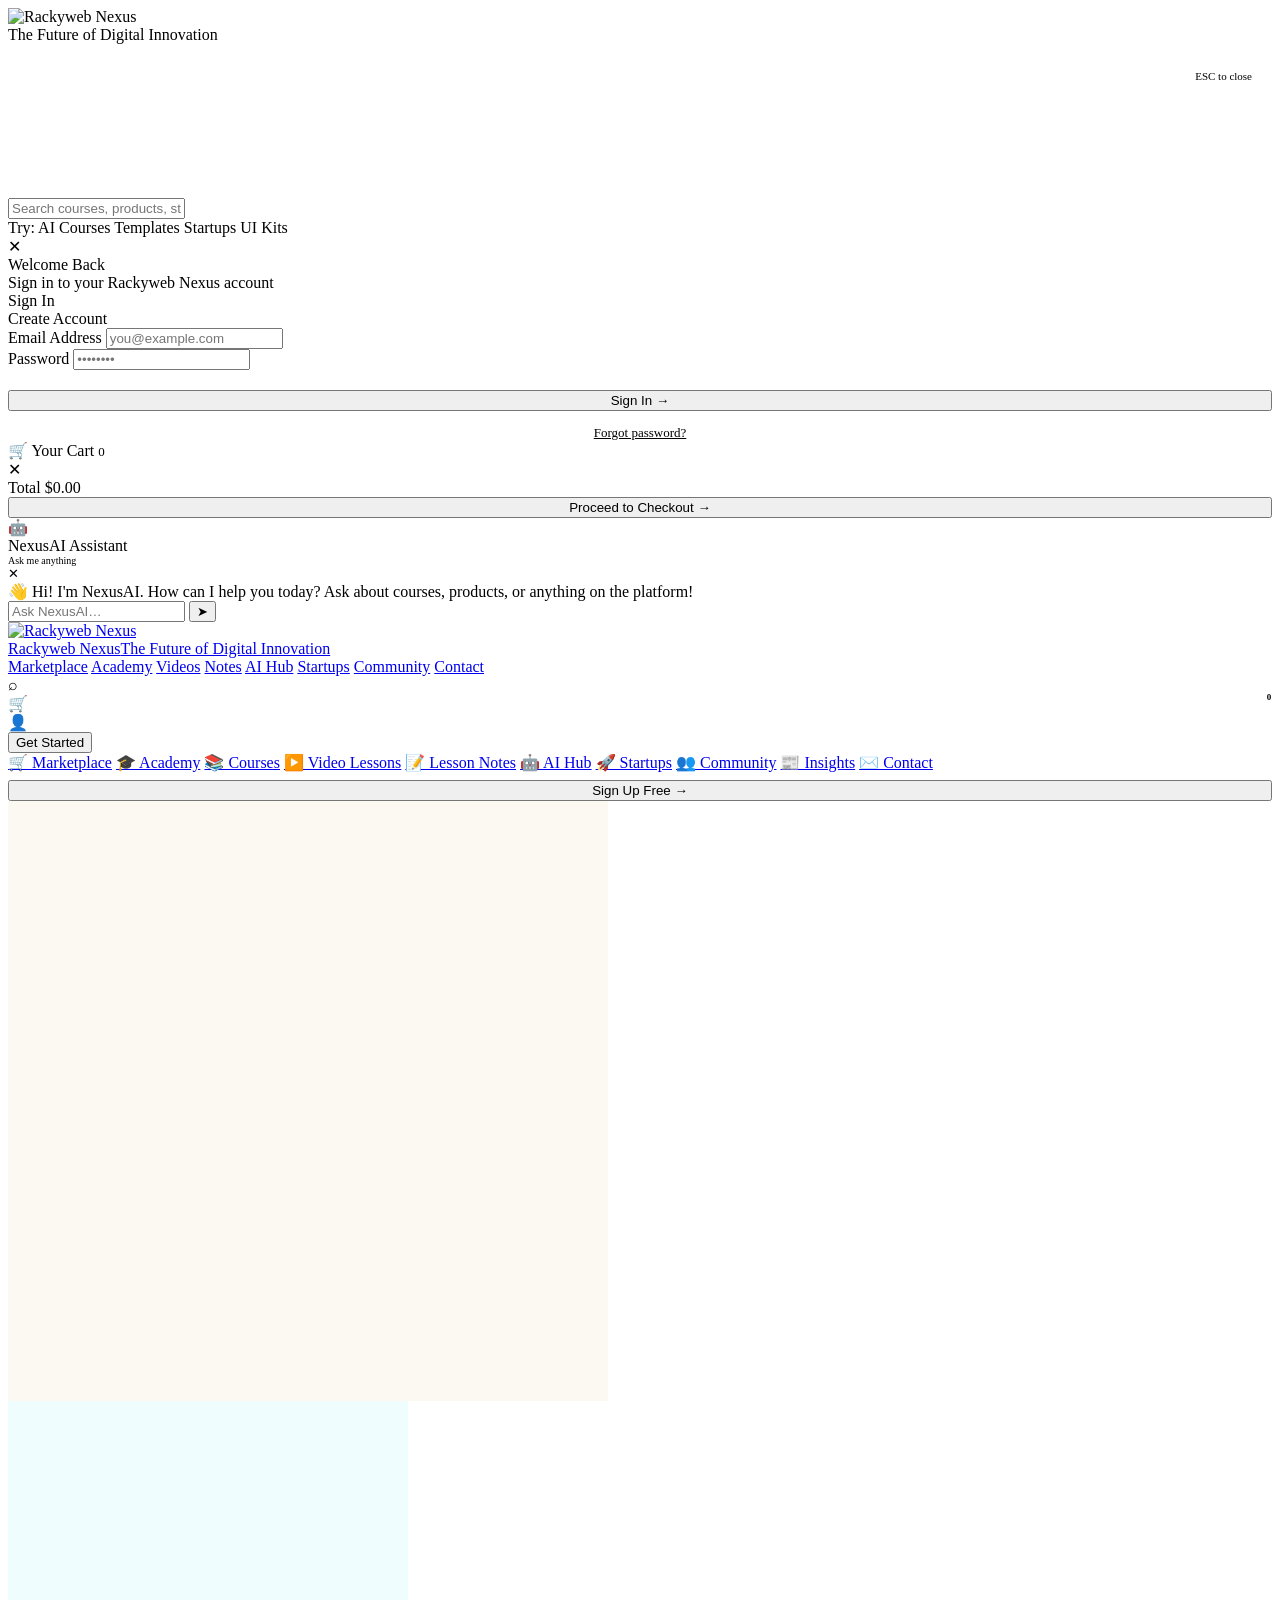
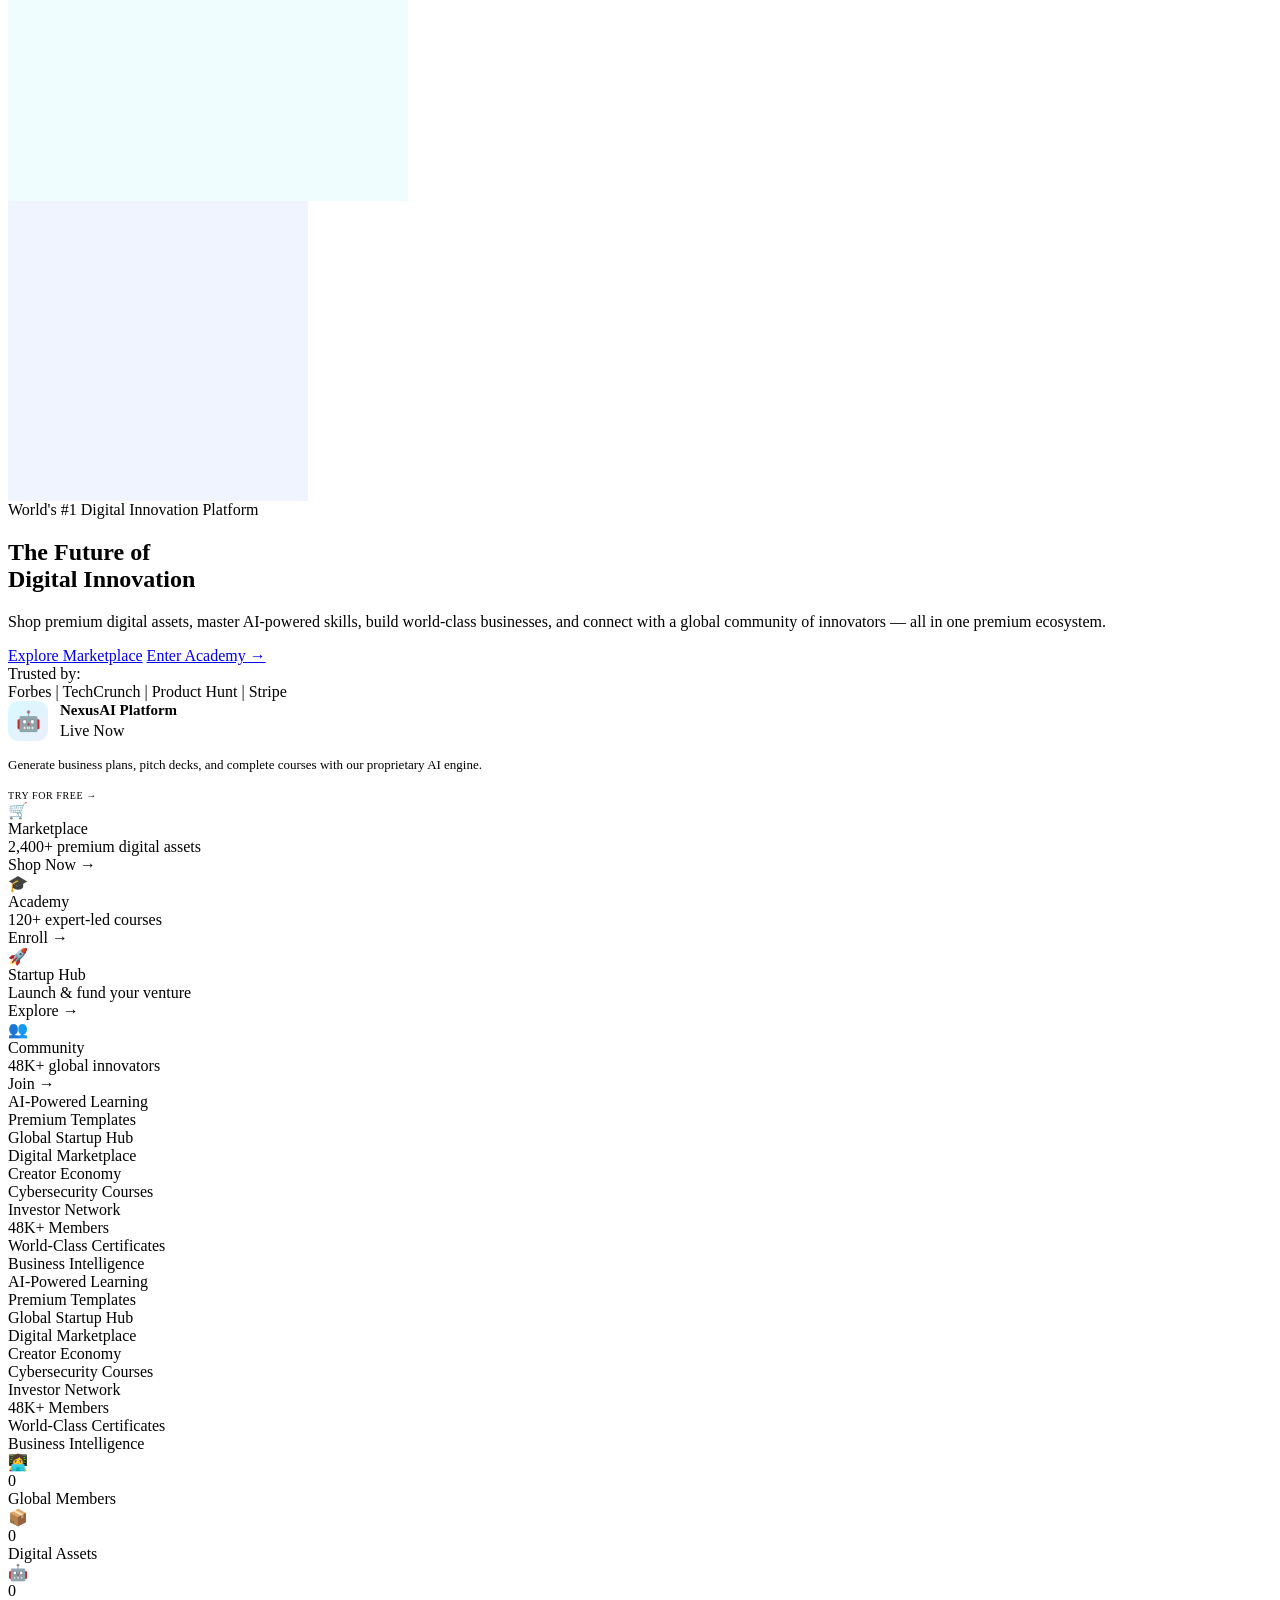
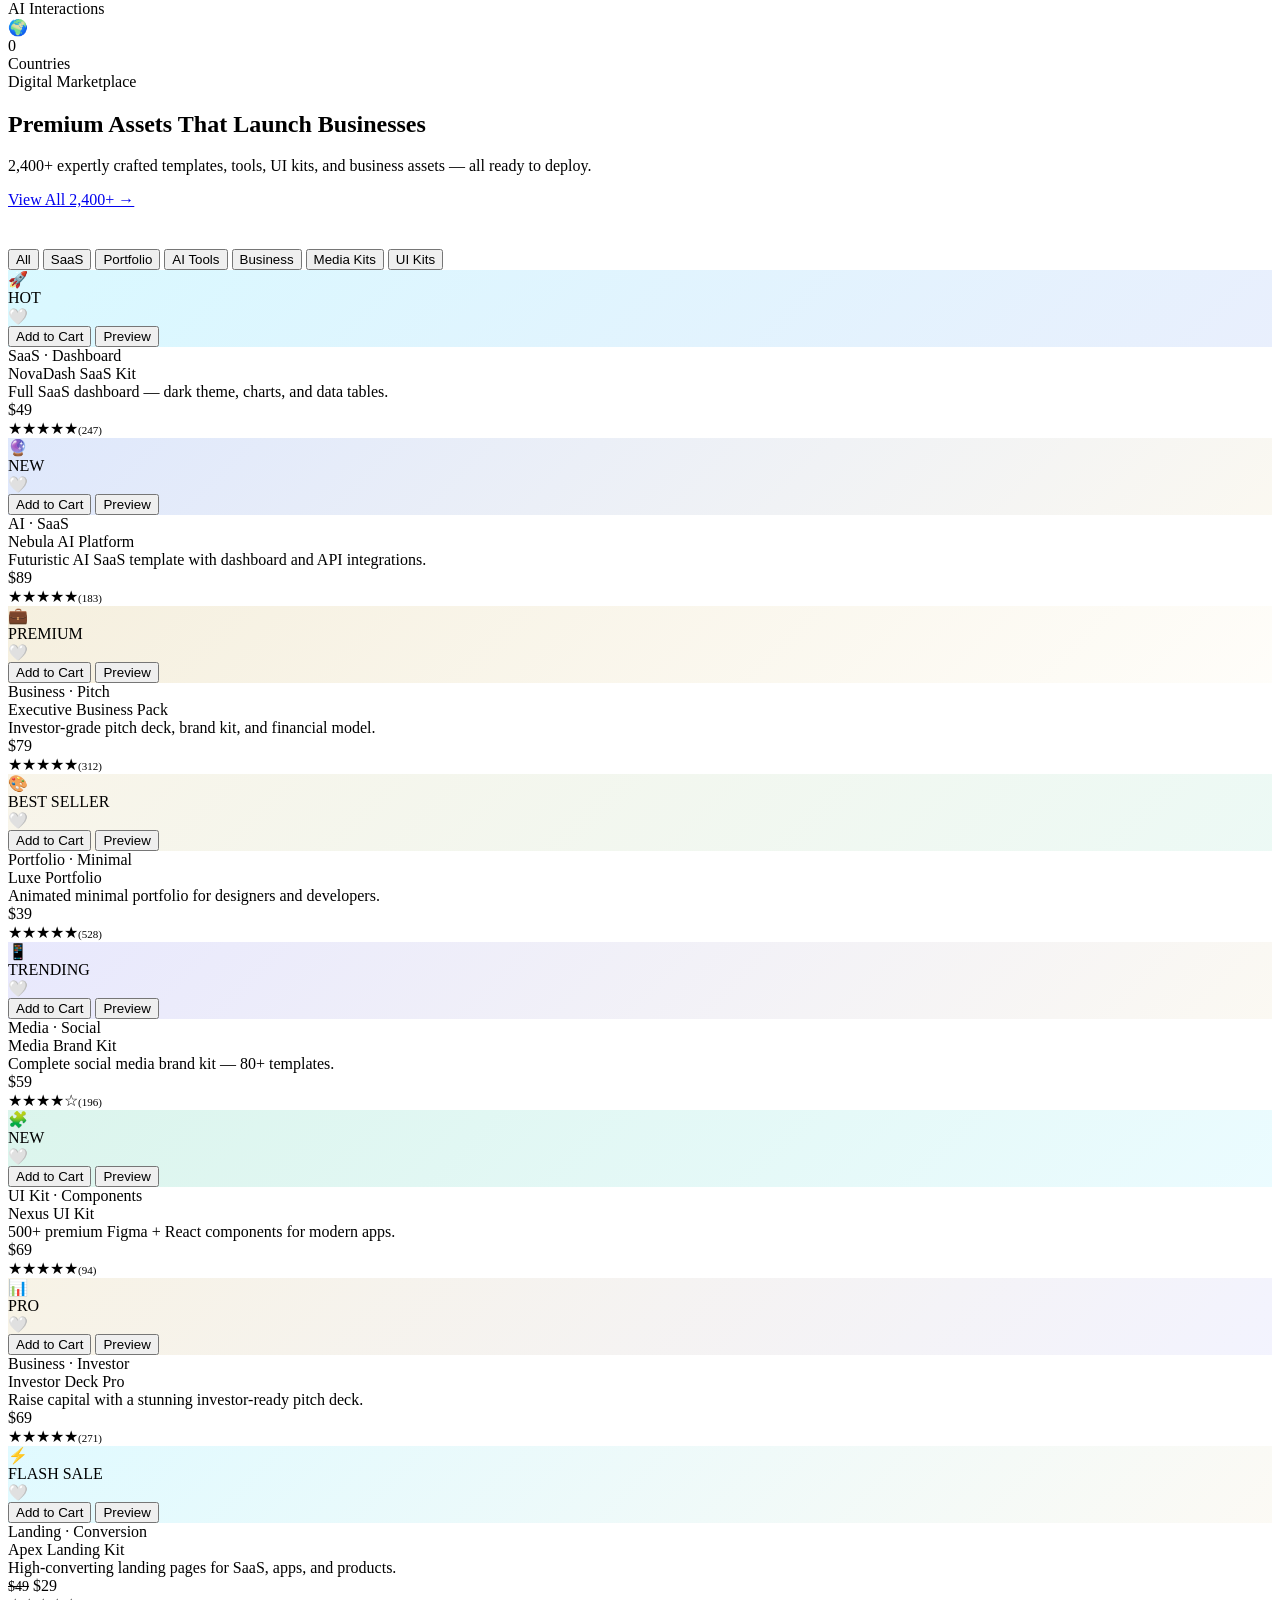
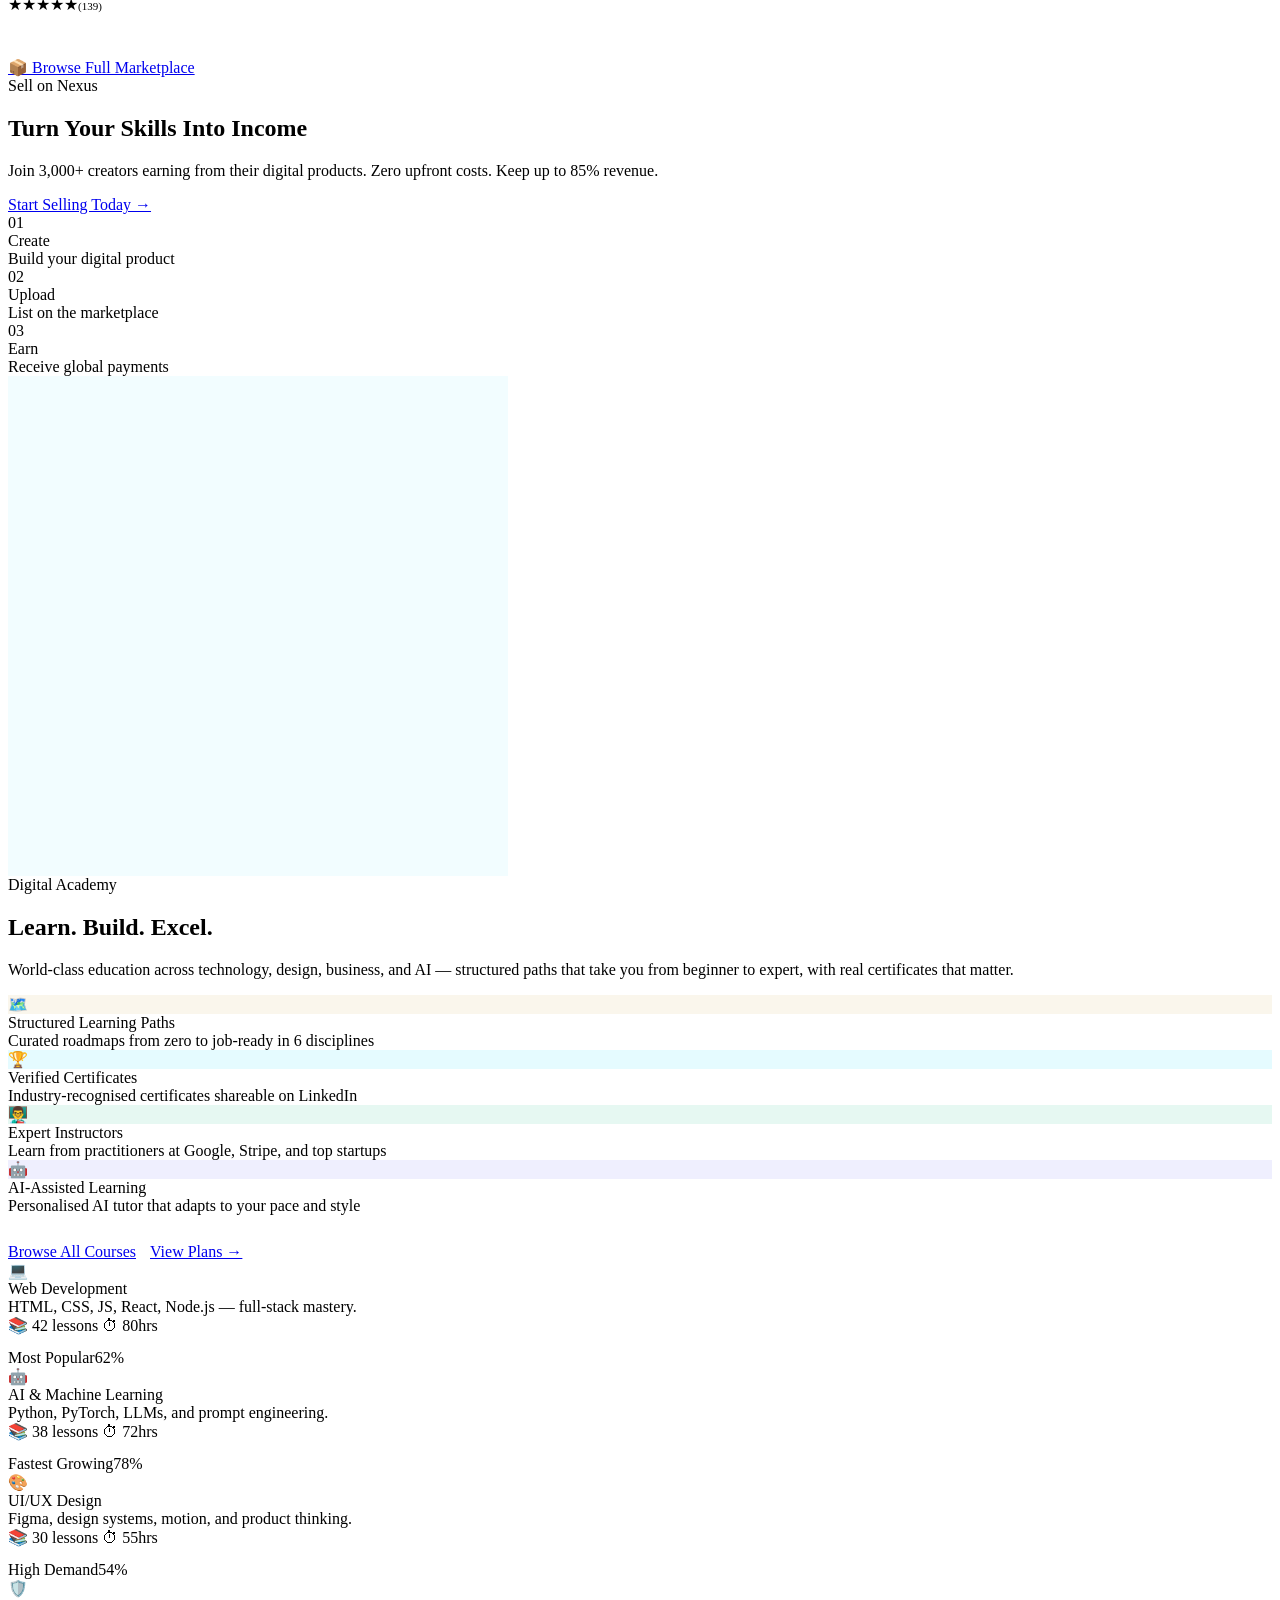
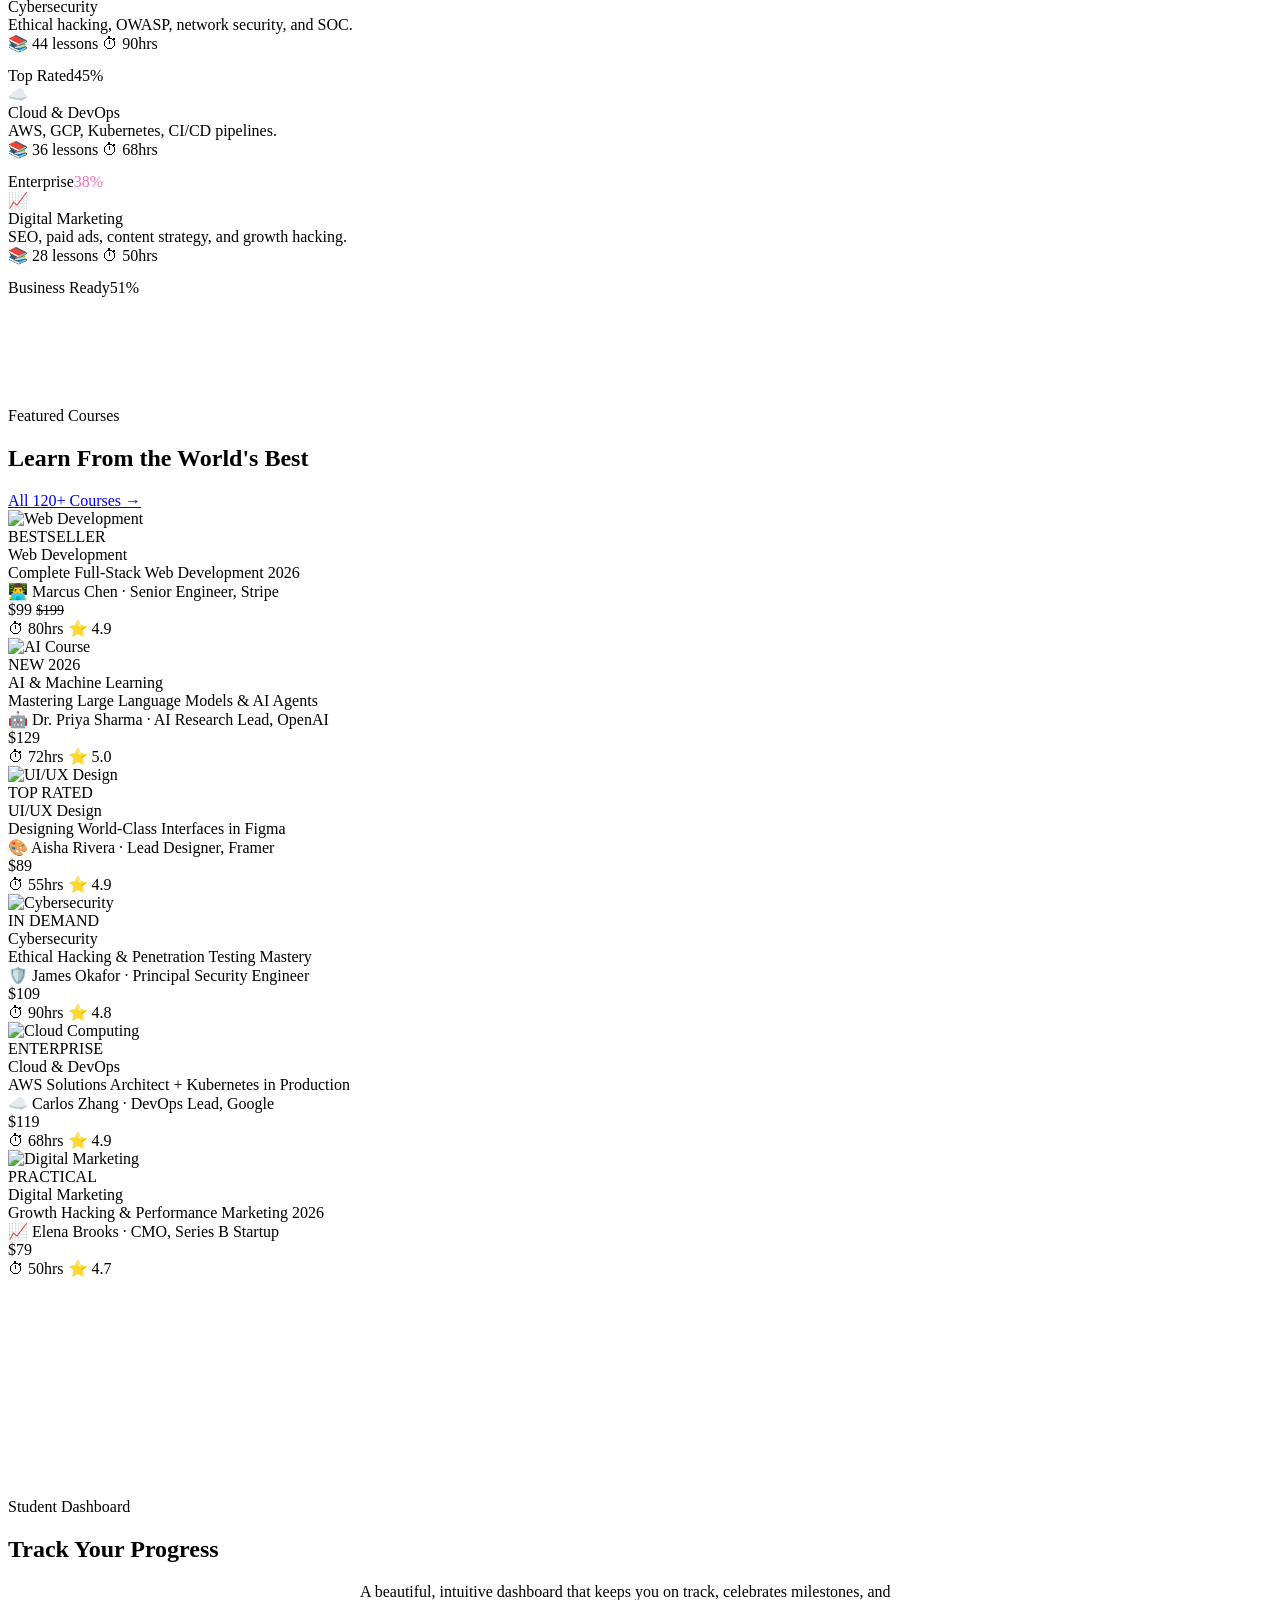
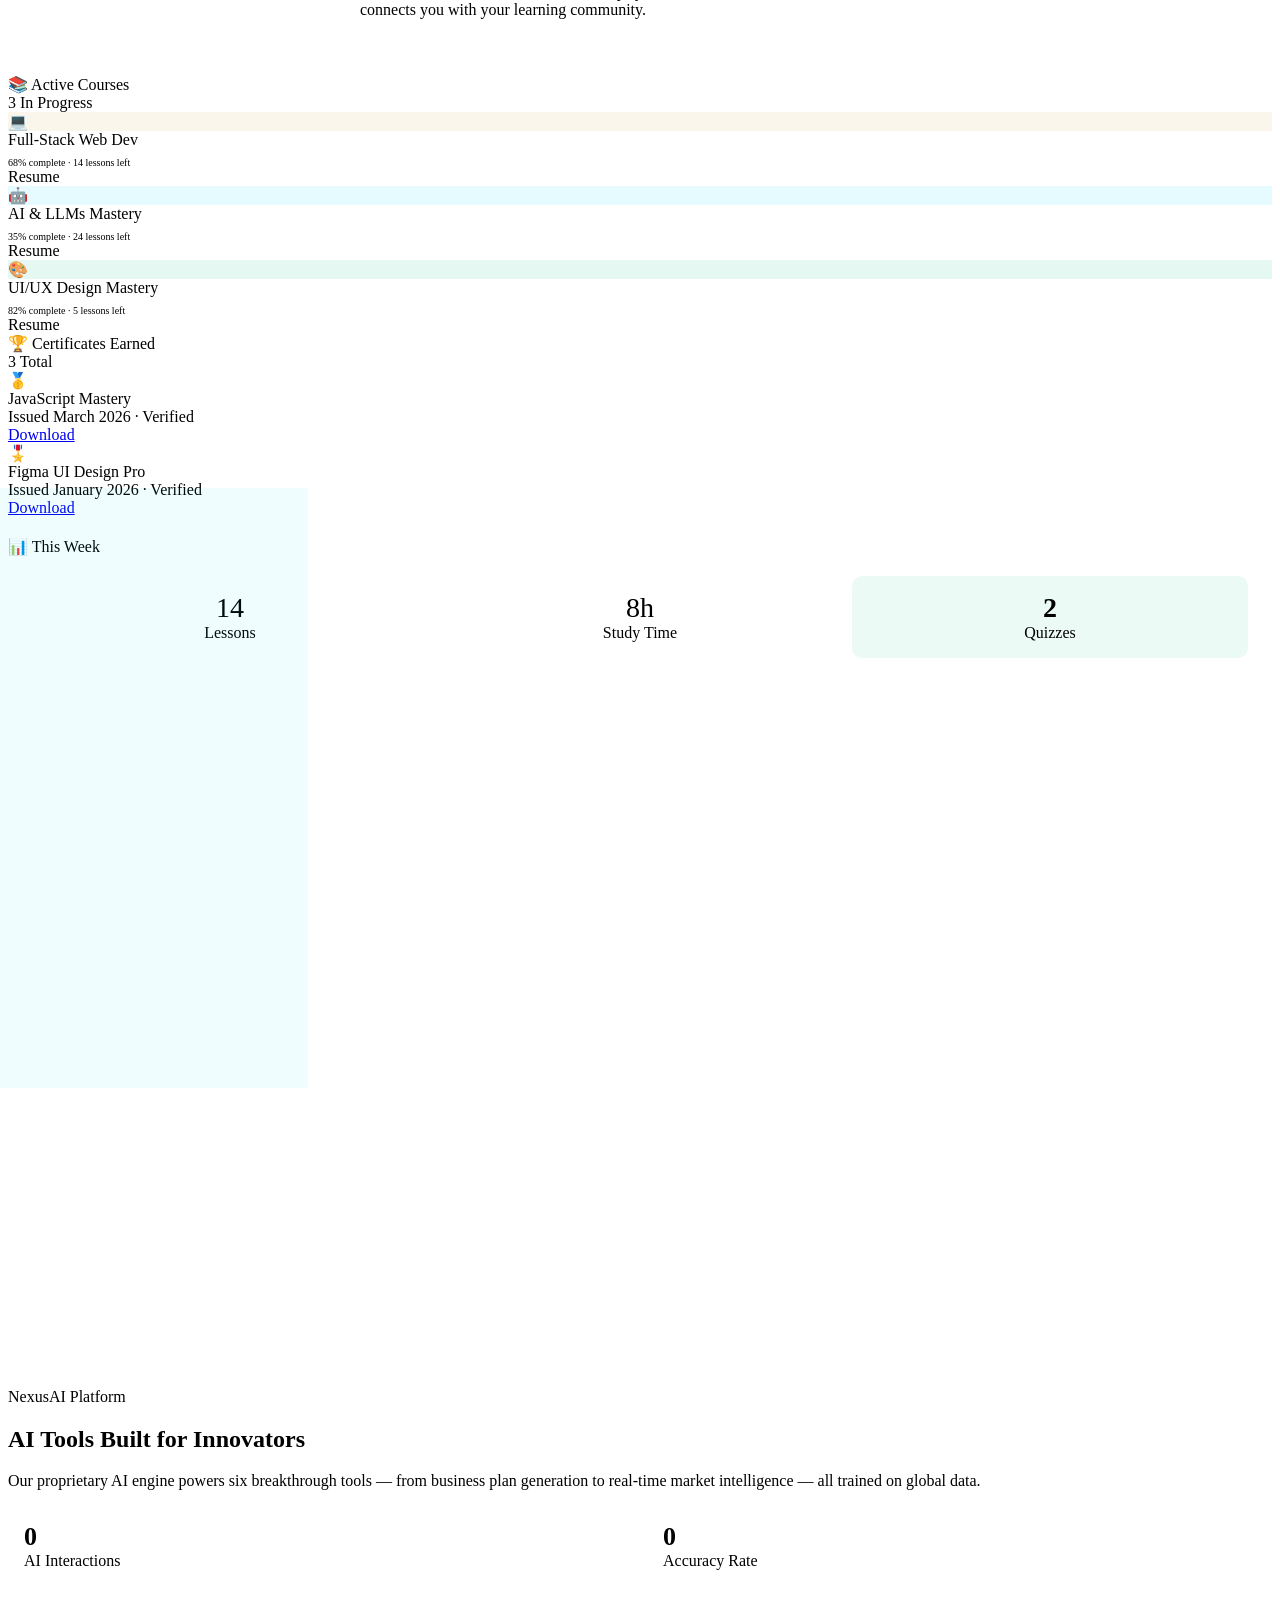
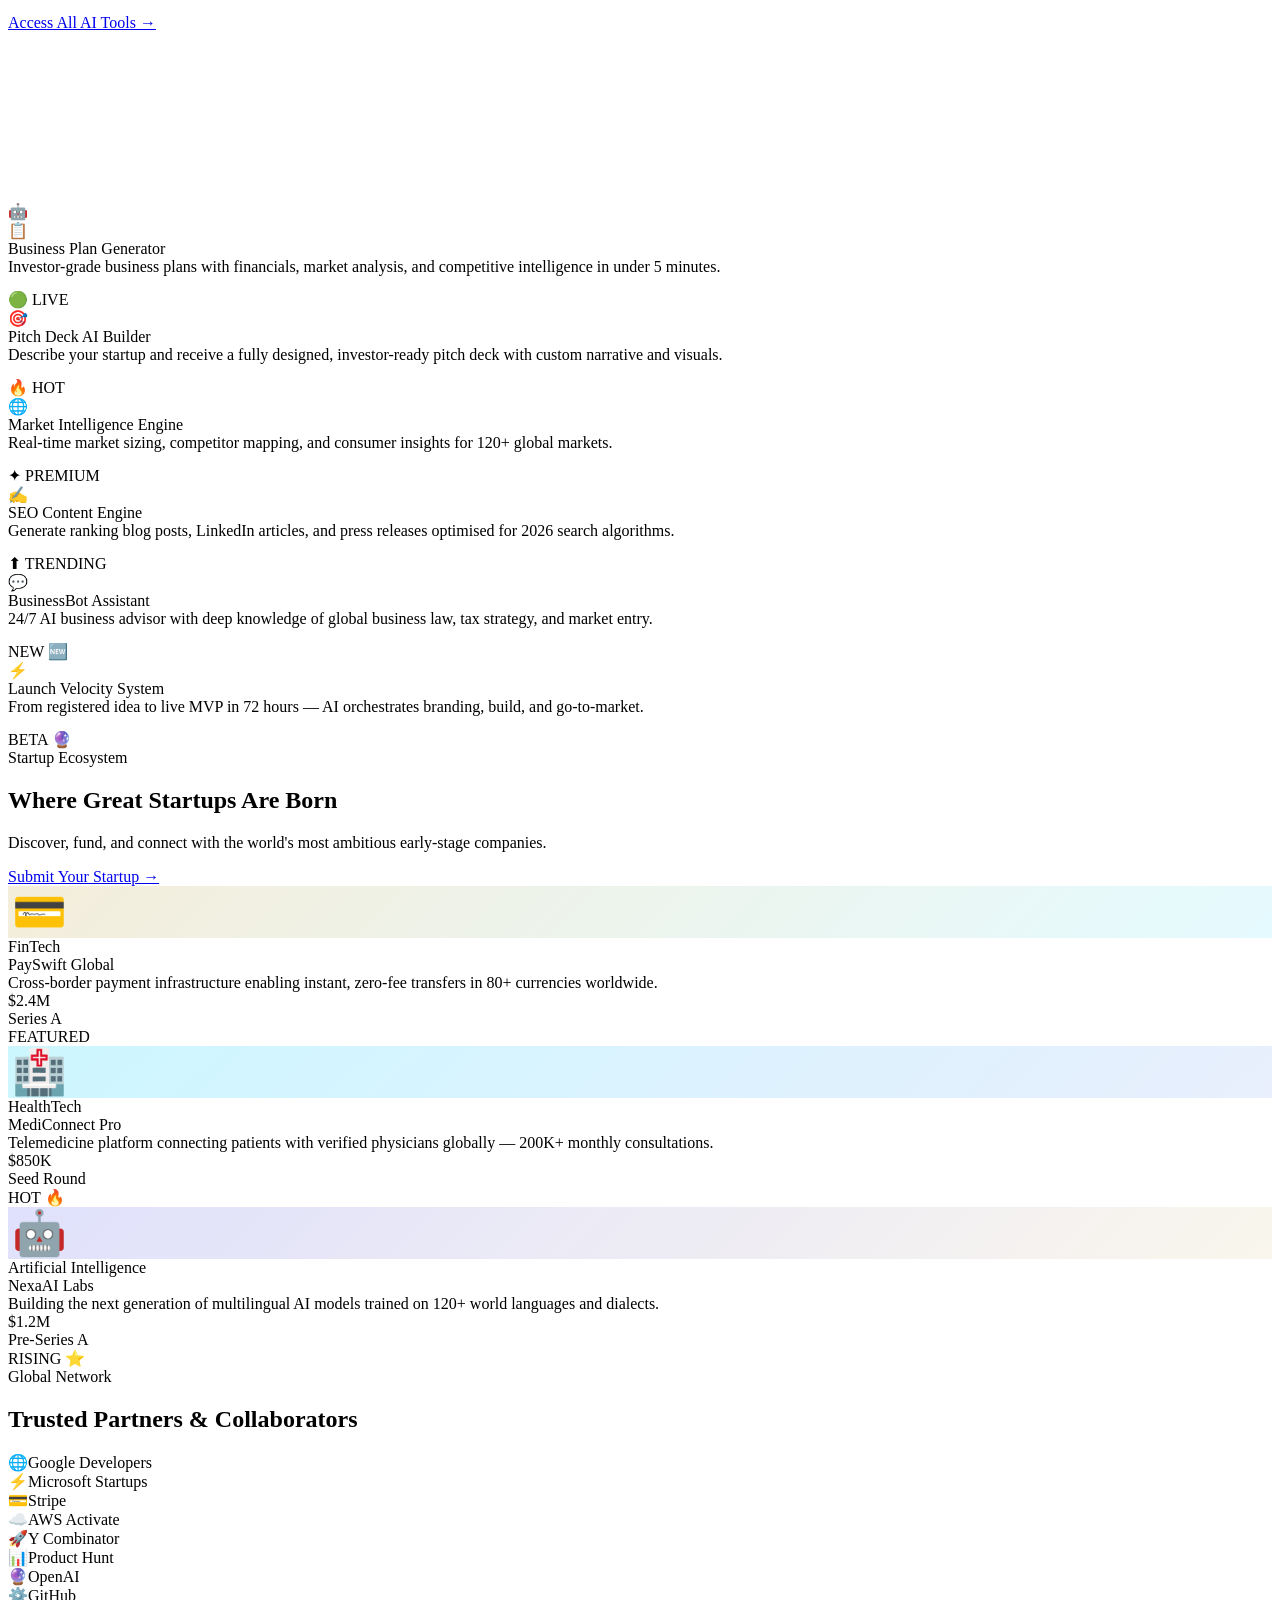
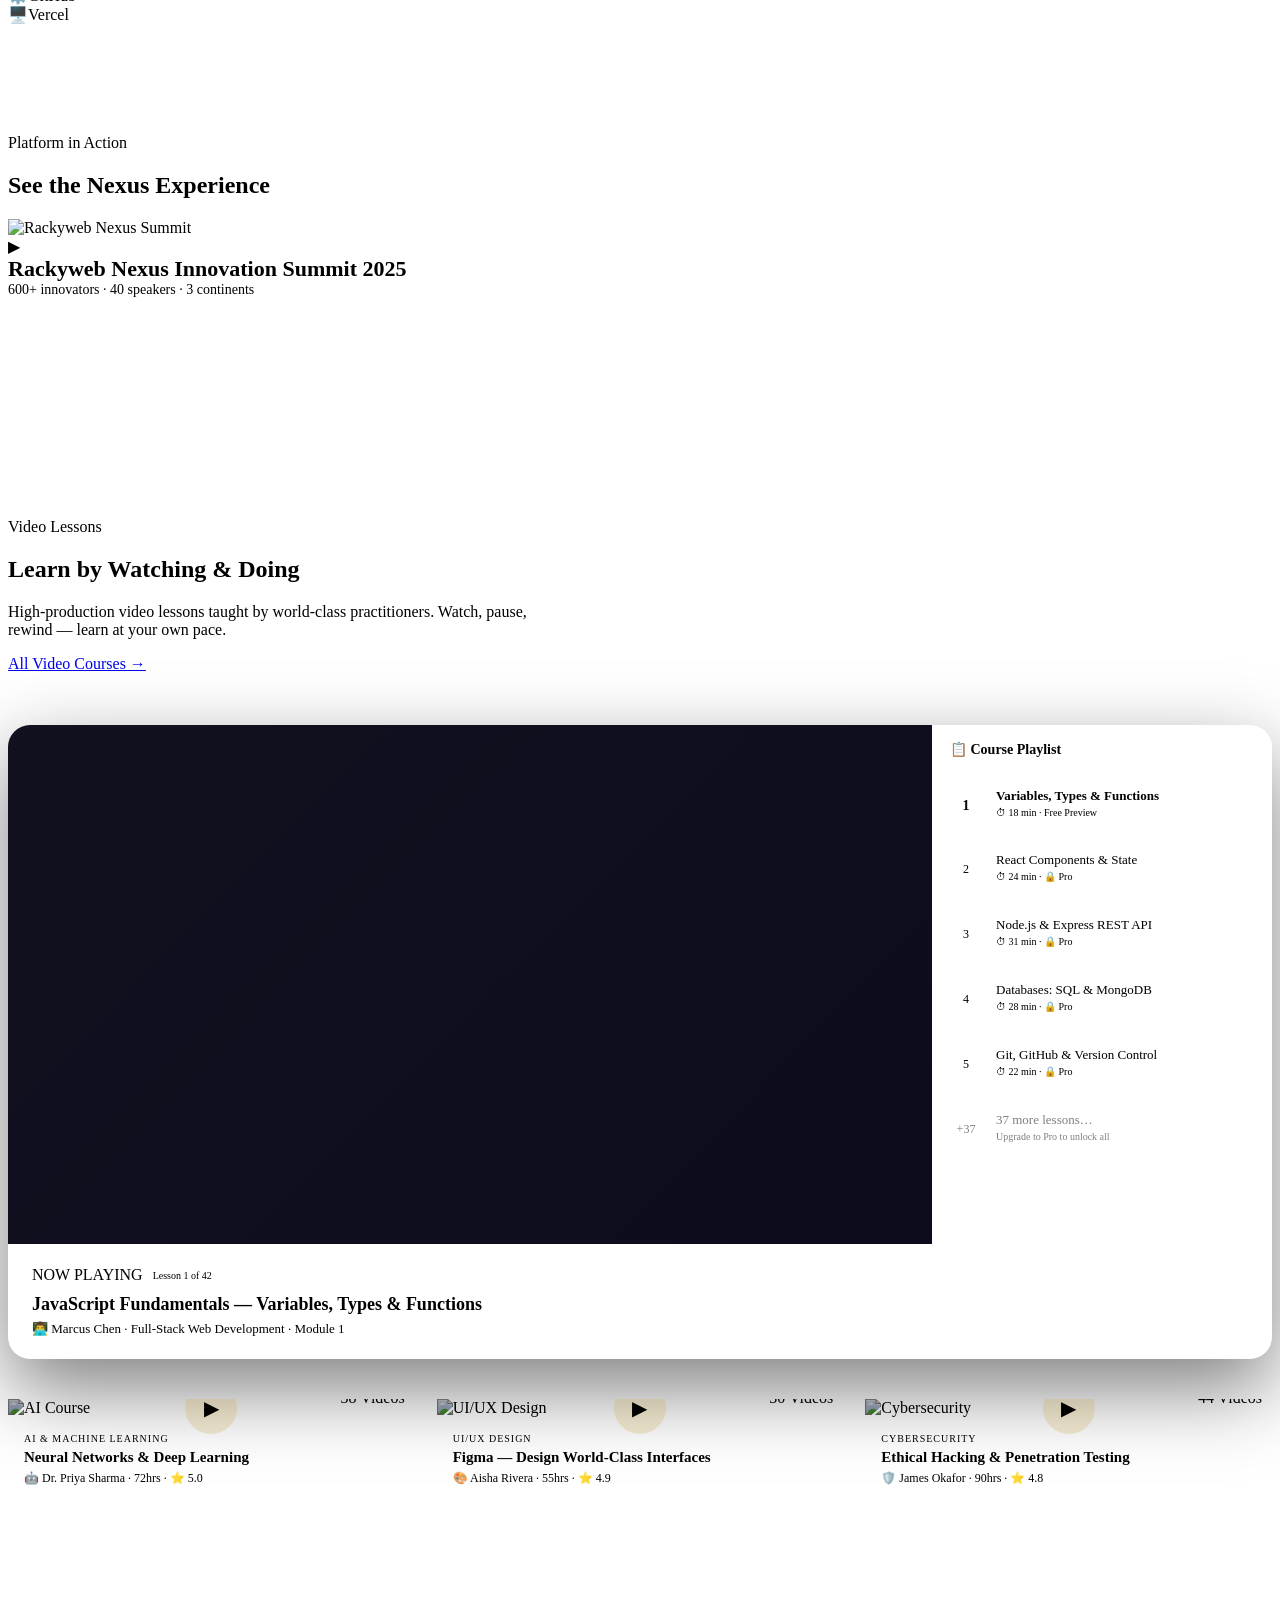
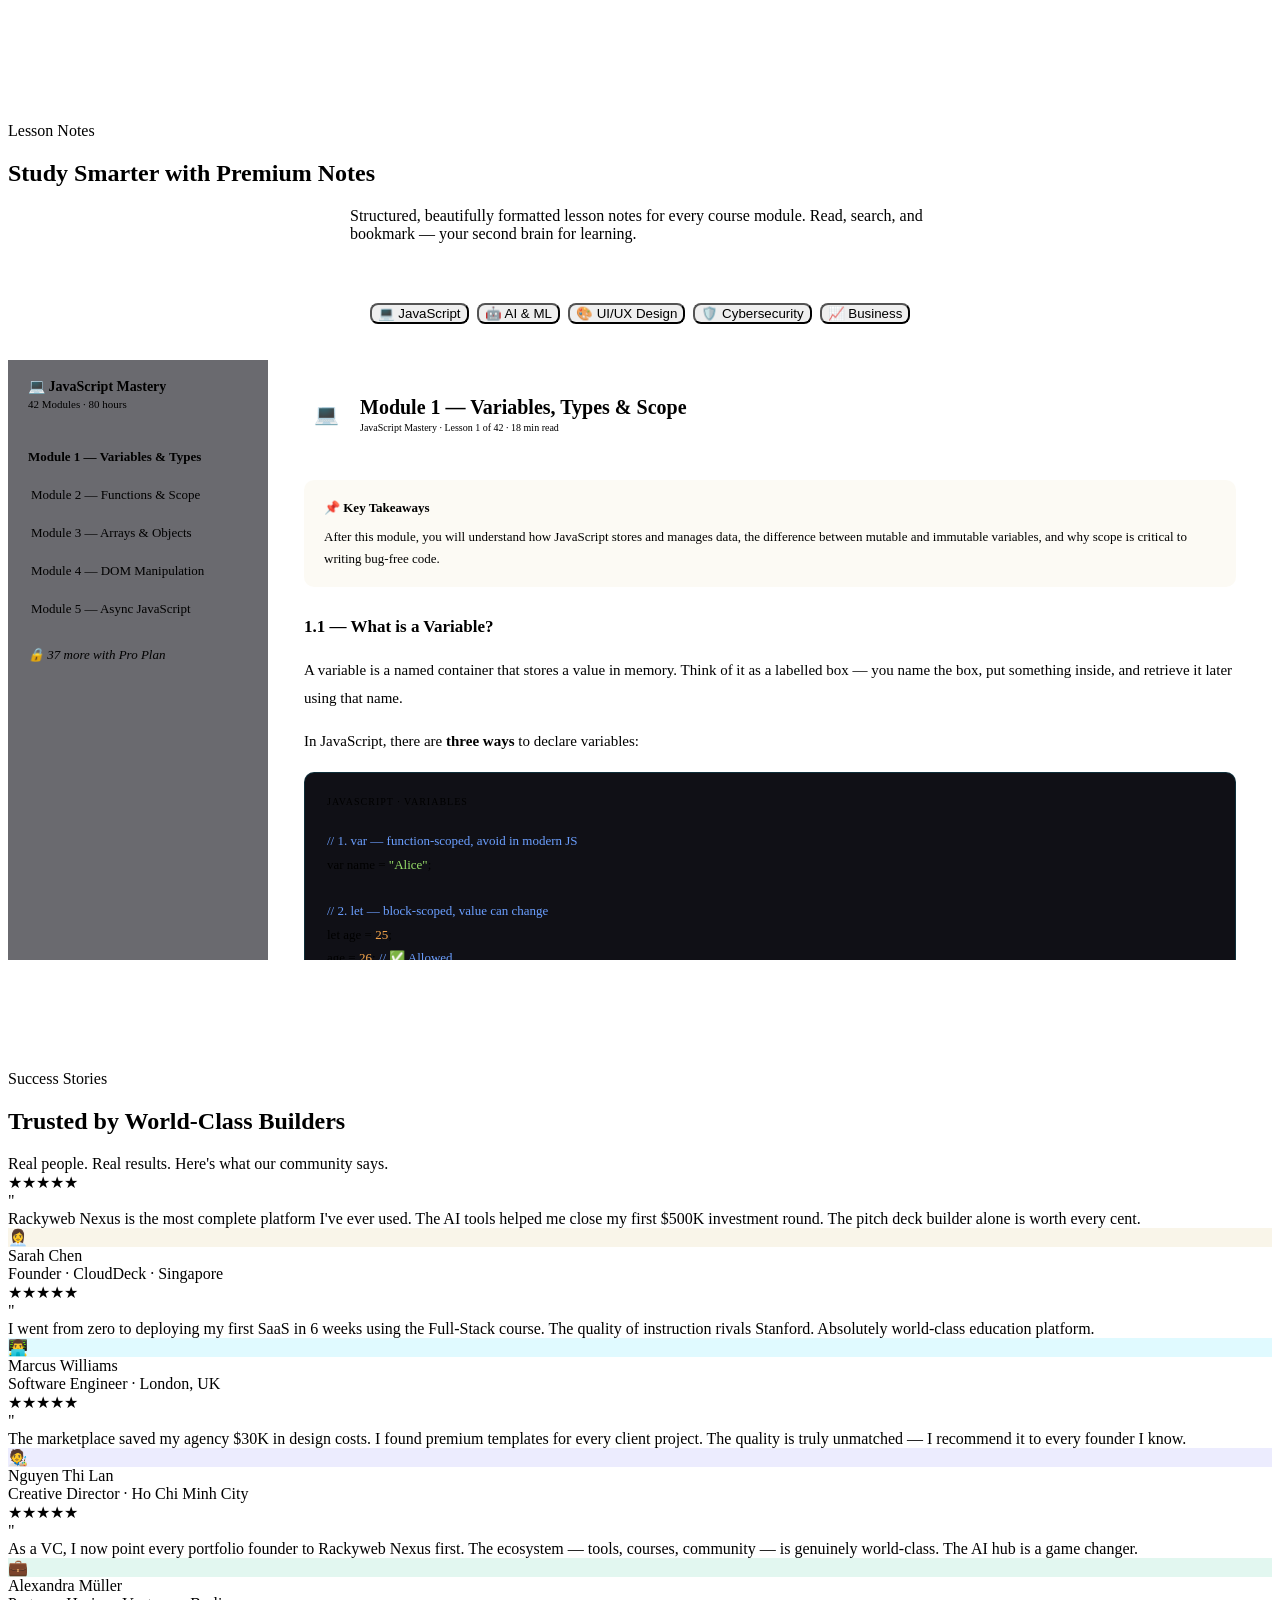
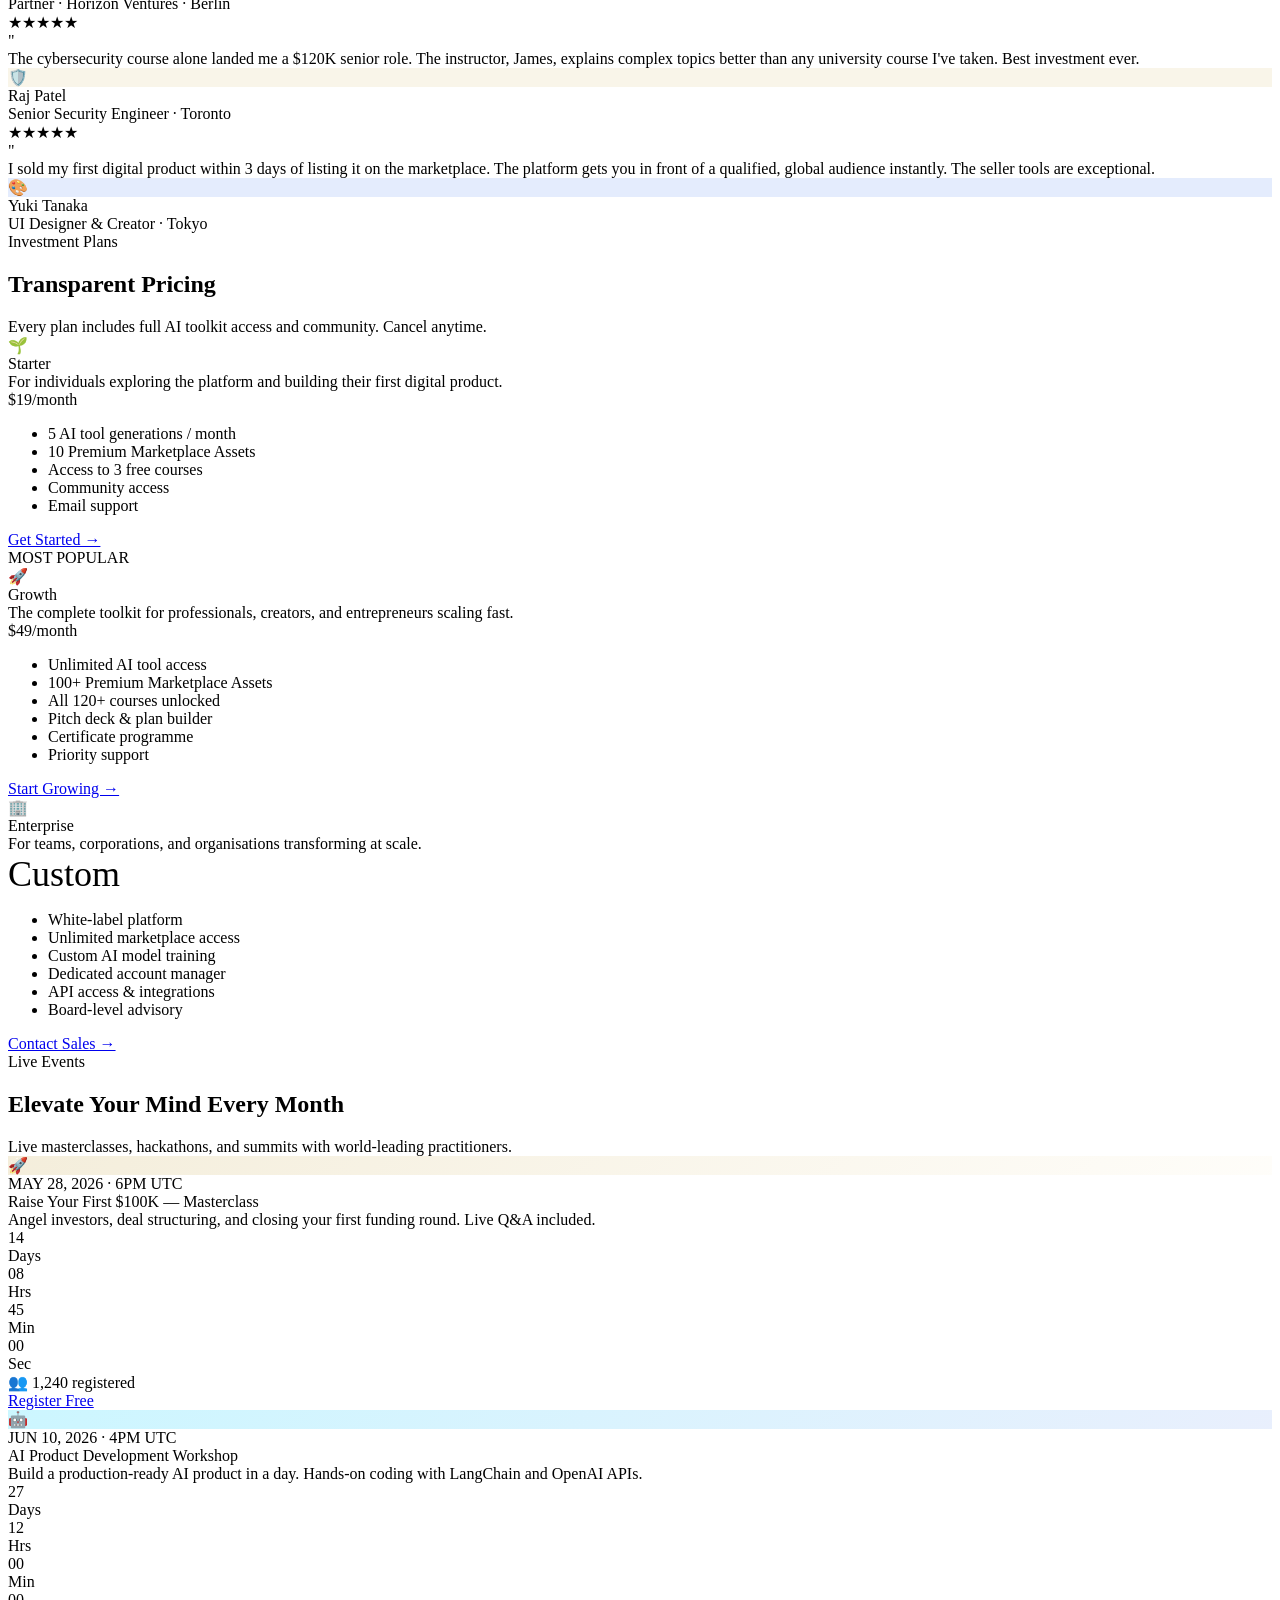
==== index.html @ 389fb2da "Add files via upload" ====
<!DOCTYPE html>
<html lang="en">
<head>
<meta charset="UTF-8">
<meta name="viewport" content="width=device-width, initial-scale=1.0">
<meta name="description" content="Rackyweb Nexus — The Future of Digital Innovation. Global e-commerce marketplace, AI learning platform, and digital academy.">
<meta name="keywords" content="Rackyweb Nexus, digital commerce, AI learning, online academy, startup hub, digital marketplace">
<meta property="og:title" content="Rackyweb Nexus — The Future of Digital Innovation">
<meta property="og:description" content="The world's premium platform for digital commerce, AI learning, and innovation.">
<title>Rackyweb Nexus — The Future of Digital Innovation</title>
<link rel="stylesheet" href="css/style.css">
</head>
<body>

<!-- LOADER -->
<div id="loader">
  <img class="ld-logo" src="img/logo.png" alt="Rackyweb Nexus">
  <div class="ld-track"><div class="ld-bar"></div></div>
  <div class="ld-txt">The Future of Digital Innovation</div>
</div>

<!-- CURSOR + PARTICLES -->
<div id="cdot"></div>
<div id="cring"></div>
<div id="sbar"></div>
<canvas id="cvs"></canvas>
<div id="mglow"></div>

<!-- SEARCH MODAL -->
<div id="search-bg">
  <div class="search-box">
    <input id="s-inp" class="s-inp" type="text" placeholder="Search courses, products, startups…" autocomplete="off">
    <div class="s-hints">
      <span class="body-sm" style="color:var(--tm)">Try:</span>
      <span class="s-hint" onclick="document.getElementById('s-inp').value='AI courses'">AI Courses</span>
      <span class="s-hint" onclick="document.getElementById('s-inp').value='web templates'">Templates</span>
      <span class="s-hint" onclick="document.getElementById('s-inp').value='startup funding'">Startups</span>
      <span class="s-hint" onclick="document.getElementById('s-inp').value='UI kits'">UI Kits</span>
    </div>
  </div>
  <div style="position:absolute;top:70px;right:28px;font-family:var(--fm);font-size:11px;color:var(--tm);cursor:pointer" onclick="closeSearch()">ESC to close</div>
</div>

<!-- AUTH MODAL -->
<div id="auth-bg" class="modal-bg">
  <div class="modal-box">
    <div class="modal-x" onclick="closeAuth()">✕</div>
    <div class="modal-h">Welcome Back</div>
    <div class="modal-sub">Sign in to your Rackyweb Nexus account</div>
    <div class="modal-tabs">
      <div class="m-tab on" onclick="switchTab(this)">Sign In</div>
      <div class="m-tab" onclick="switchTab(this)">Create Account</div>
    </div>
    <div class="f-group">
      <label class="f-lbl">Email Address</label>
      <input class="f-inp" type="email" placeholder="you@example.com">
    </div>
    <div class="f-group" style="margin-bottom:20px">
      <label class="f-lbl">Password</label>
      <input class="f-inp" type="password" placeholder="••••••••">
    </div>
    <button class="btn btn-g" style="width:100%;justify-content:center" onclick="ripple(event)">Sign In →</button>
    <div style="text-align:center;margin-top:14px;font-size:13px;color:var(--tm)">
      <a href="#" style="color:var(--g2)">Forgot password?</a>
    </div>
  </div>
</div>

<!-- CART OVERLAY -->
<div id="cart-overlay" class="cart-overlay" onclick="closeCart()"></div>

<!-- CART PANEL -->
<div id="cart-panel">
  <div class="cart-head">
    <div class="cart-title">🛒 Your Cart <span id="cart-count" style="font-size:13px;color:var(--tm);font-family:var(--fm)">0</span></div>
    <div class="modal-x" onclick="closeCart()">✕</div>
  </div>
  <div class="cart-items" id="cart-items"></div>
  <div class="cart-foot">
    <div class="cart-total">
      <span class="cart-total-lbl">Total</span>
      <span class="cart-total-amt" id="cart-total">$0.00</span>
    </div>
    <button class="btn btn-g pulse" style="width:100%;justify-content:center" onclick="checkout();ripple(event)">Proceed to Checkout →</button>
  </div>
</div>

<!-- AI FLOATING ASSISTANT -->
<div id="ai-float" onclick="toggleAI()" title="Ask NexusAI">🤖</div>
<div id="ai-panel">
  <div class="aip-head">
    <div class="aip-dot"></div>
    <div>
      <div class="aip-title">NexusAI Assistant</div>
      <div style="font-family:var(--fm);font-size:10px;color:var(--tm)">Ask me anything</div>
    </div>
    <div style="margin-left:auto;cursor:pointer;color:var(--tm);font-size:13px" onclick="closeAI()">✕</div>
  </div>
  <div class="aip-msgs" id="ai-msgs">
    <div class="aip-msg-bot">👋 Hi! I'm NexusAI. How can I help you today? Ask about courses, products, or anything on the platform!</div>
  </div>
  <div class="aip-input-row">
    <input class="aip-input" id="ai-input" type="text" placeholder="Ask NexusAI…">
    <button class="aip-send" onclick="sendAI()">➤</button>
  </div>
</div>

<!-- NAVBAR -->
<nav id="nav">
  <a href="index.html" class="n-logo">
    <img src="img/logo.png" alt="Rackyweb Nexus">
    <div class="n-brand">Rackyweb Nexus<span>The Future of Digital Innovation</span></div>
  </a>
  <div class="n-links">
    <a href="#shop"          class="n-link">Marketplace</a>
    <a href="#academy"       class="n-link">Academy</a>
    <a href="#video-lessons" class="n-link">Videos</a>
    <a href="#lesson-notes"  class="n-link">Notes</a>
    <a href="#ai-hub"        class="n-link">AI Hub</a>
    <a href="#startups"      class="n-link">Startups</a>
    <a href="#community"     class="n-link">Community</a>
    <a href="#contact"       class="n-link">Contact</a>
  </div>
  <div class="n-right">
    <div class="n-icon" onclick="openSearch()" title="Search (Ctrl+K)">⌕</div>
    <div class="n-icon" onclick="openCart()" title="Cart" style="position:relative">🛒
      <span id="cart-badge" style="position:absolute;top:-4px;right:-4px;width:14px;height:14px;border-radius:50%;background:var(--g1);color:#040200;font-size:9px;font-weight:700;display:flex;align-items:center;justify-content:center;font-family:var(--fm)">0</span>
    </div>
    <div class="n-icon" onclick="openAuth()" title="Account">👤</div>
    <button class="n-btn" onclick="openAuth();ripple(event)">Get Started</button>
    <div class="hamburger" onclick="toggleNav()"><span></span><span></span><span></span></div>
  </div>
</nav>

<!-- MOBILE NAV -->
<div id="mob-nav">
  <a href="#shop"          class="mob-link" onclick="toggleNav()">🛒 Marketplace</a>
  <a href="#academy"       class="mob-link" onclick="toggleNav()">🎓 Academy</a>
  <a href="#courses"       class="mob-link" onclick="toggleNav()">📚 Courses</a>
  <a href="#video-lessons" class="mob-link" onclick="toggleNav()">▶️ Video Lessons</a>
  <a href="#lesson-notes"  class="mob-link" onclick="toggleNav()">📝 Lesson Notes</a>
  <a href="#ai-hub"        class="mob-link" onclick="toggleNav()">🤖 AI Hub</a>
  <a href="#startups"      class="mob-link" onclick="toggleNav()">🚀 Startups</a>
  <a href="#community"     class="mob-link" onclick="toggleNav()">👥 Community</a>
  <a href="#blog"          class="mob-link" onclick="toggleNav()">📰 Insights</a>
  <a href="#contact"       class="mob-link" onclick="toggleNav()">✉️ Contact</a>
  <button class="btn btn-g" style="width:100%;justify-content:center;margin-top:8px" onclick="openAuth();toggleNav();ripple(event)">Sign Up Free →</button>
</div>

<!-- ═══════════════════════════════════════════
     HERO
═══════════════════════════════════════════ -->
<section id="hero">
  <div class="orb" style="width:600px;height:600px;background:rgba(200,168,75,.07);top:-100px;left:-150px;animation-duration:14s"></div>
  <div class="orb" style="width:400px;height:400px;background:rgba(0,212,255,.06);bottom:-80px;right:-100px;animation-duration:10s"></div>
  <div class="orb" style="width:300px;height:300px;background:rgba(37,99,235,.07);top:40%;left:55%;animation-duration:8s"></div>

  <div class="wrap">
    <div class="hero-grid">
      <div>
        <div class="hero-badge">
          <div class="h-blink"></div>
          World's #1 Digital Innovation Platform
        </div>
        <h1 class="hero-h">
          The Future of<br>
          <span class="hl">Digital Innovation</span>
        </h1>
        <p class="hero-p">Shop premium digital assets, master AI-powered skills, build world-class businesses, and connect with a global community of innovators — all in one premium ecosystem.</p>
        <div class="hero-actions">
          <a href="#shop"    class="btn btn-g pulse" onclick="ripple(event)">Explore Marketplace</a>
          <a href="#academy" class="btn btn-o"       onclick="ripple(event)">Enter Academy →</a>
        </div>
        <div class="hero-trust">
          <span class="trust-lbl">Trusted by:</span>
          <div class="trust-items">
            <span class="trust-item">Forbes</span>
            <span class="trust-item" style="color:var(--tm)">|</span>
            <span class="trust-item">TechCrunch</span>
            <span class="trust-item" style="color:var(--tm)">|</span>
            <span class="trust-item">Product Hunt</span>
            <span class="trust-item" style="color:var(--tm)">|</span>
            <span class="trust-item">Stripe</span>
          </div>
        </div>
      </div>
      <div class="hero-right">
        <div class="hero-visual">
          <div class="hv-main" onclick="location.href='#ai-hub'">
            <div style="display:flex;align-items:center;gap:12px;margin-bottom:14px">
              <div style="width:40px;height:40px;border-radius:10px;background:linear-gradient(135deg,rgba(0,212,255,.15),rgba(37,99,235,.1));border:1px solid var(--neob);display:flex;align-items:center;justify-content:center;font-size:20px">🤖</div>
              <div>
                <div style="font-family:var(--fh);font-size:15px;font-weight:700;color:var(--tw)">NexusAI Platform</div>
                <div class="pill pill-neo" style="margin-top:3px">Live Now</div>
              </div>
            </div>
            <div style="font-size:13px;color:var(--tm);line-height:1.6;margin-bottom:14px">Generate business plans, pitch decks, and complete courses with our proprietary AI engine.</div>
            <div style="font-family:var(--fm);font-size:10px;color:var(--neo);display:flex;align-items:center;gap:6px;letter-spacing:.06em;text-transform:uppercase">Try For Free →</div>
          </div>
          <div class="hv-card" onclick="location.href='#shop'">
            <div class="hv-icon">🛒</div>
            <div class="hv-title">Marketplace</div>
            <div class="hv-desc">2,400+ premium digital assets</div>
            <div class="hv-link">Shop Now →</div>
          </div>
          <div class="hv-card" onclick="location.href='#academy'">
            <div class="hv-icon">🎓</div>
            <div class="hv-title">Academy</div>
            <div class="hv-desc">120+ expert-led courses</div>
            <div class="hv-link">Enroll →</div>
          </div>
          <div class="hv-card" onclick="location.href='#startups'">
            <div class="hv-icon">🚀</div>
            <div class="hv-title">Startup Hub</div>
            <div class="hv-desc">Launch & fund your venture</div>
            <div class="hv-link">Explore →</div>
          </div>
          <div class="hv-card" onclick="location.href='#community'">
            <div class="hv-icon">👥</div>
            <div class="hv-title">Community</div>
            <div class="hv-desc">48K+ global innovators</div>
            <div class="hv-link">Join →</div>
          </div>
        </div>
      </div>
    </div>
  </div>
</section>

<!-- MARQUEE -->
<div class="mq-band">
  <div class="mq-wrap">
    <div class="mq-track">
      <div class="mq-item"><span class="mq-dot"></span>AI-Powered Learning</div>
      <div class="mq-item"><span class="mq-dot"></span>Premium Templates</div>
      <div class="mq-item"><span class="mq-dot"></span>Global Startup Hub</div>
      <div class="mq-item"><span class="mq-dot"></span>Digital Marketplace</div>
      <div class="mq-item"><span class="mq-dot"></span>Creator Economy</div>
      <div class="mq-item"><span class="mq-dot"></span>Cybersecurity Courses</div>
      <div class="mq-item"><span class="mq-dot"></span>Investor Network</div>
      <div class="mq-item"><span class="mq-dot"></span>48K+ Members</div>
      <div class="mq-item"><span class="mq-dot"></span>World-Class Certificates</div>
      <div class="mq-item"><span class="mq-dot"></span>Business Intelligence</div>
      <div class="mq-item"><span class="mq-dot"></span>AI-Powered Learning</div>
      <div class="mq-item"><span class="mq-dot"></span>Premium Templates</div>
      <div class="mq-item"><span class="mq-dot"></span>Global Startup Hub</div>
      <div class="mq-item"><span class="mq-dot"></span>Digital Marketplace</div>
      <div class="mq-item"><span class="mq-dot"></span>Creator Economy</div>
      <div class="mq-item"><span class="mq-dot"></span>Cybersecurity Courses</div>
      <div class="mq-item"><span class="mq-dot"></span>Investor Network</div>
      <div class="mq-item"><span class="mq-dot"></span>48K+ Members</div>
      <div class="mq-item"><span class="mq-dot"></span>World-Class Certificates</div>
      <div class="mq-item"><span class="mq-dot"></span>Business Intelligence</div>
    </div>
  </div>
</div>

<!-- STATS -->
<section id="stats">
  <div class="wrap">
    <div class="stats-grid">
      <div class="s-cell rv d1">
        <div class="s-icon">👩‍💻</div>
        <div class="s-num tg" data-count="48000" data-suffix="+">0</div>
        <div class="s-lbl">Global Members</div>
      </div>
      <div class="s-cell rv d2">
        <div class="s-icon">📦</div>
        <div class="s-num tne" data-count="2400" data-suffix="+">0</div>
        <div class="s-lbl">Digital Assets</div>
      </div>
      <div class="s-cell rv d3">
        <div class="s-icon">🤖</div>
        <div class="s-num tg" data-count="1200000" data-suffix="+">0</div>
        <div class="s-lbl">AI Interactions</div>
      </div>
      <div class="s-cell rv d4">
        <div class="s-icon">🌍</div>
        <div class="s-num tne" data-count="190" data-suffix="+">0</div>
        <div class="s-lbl">Countries</div>
      </div>
    </div>
  </div>
</section>

<!-- ═══════════════════════════════════════════
     MARKETPLACE / SHOP
═══════════════════════════════════════════ -->
<section id="shop">
  <div class="wrap">
    <div class="flex-between rv">
      <div>
        <div class="eyebrow">Digital Marketplace</div>
        <h2 class="h2 mb2">Premium Assets That <span class="tg">Launch Businesses</span></h2>
        <p class="body-md">2,400+ expertly crafted templates, tools, UI kits, and business assets — all ready to deploy.</p>
      </div>
      <a href="#" class="btn btn-gl btn-sm" onclick="ripple(event)">View All 2,400+ →</a>
    </div>

    <div class="cats rv" style="margin-top:40px">
      <button class="cat on" onclick="filterProd(this,'all')">All</button>
      <button class="cat" onclick="filterProd(this,'saas')">SaaS</button>
      <button class="cat" onclick="filterProd(this,'portfolio')">Portfolio</button>
      <button class="cat" onclick="filterProd(this,'ai')">AI Tools</button>
      <button class="cat" onclick="filterProd(this,'business')">Business</button>
      <button class="cat" onclick="filterProd(this,'media')">Media Kits</button>
      <button class="cat" onclick="filterProd(this,'uikit')">UI Kits</button>
    </div>

    <div class="products">
      <div class="prod rv d1" data-cat="saas">
        <div class="prod-img" style="background:linear-gradient(135deg,rgba(0,212,255,.15),rgba(37,99,235,.1))">
          <span style="position:relative;z-index:1">🚀</span>
          <div class="prod-bx"><span class="pill pill-hot">HOT</span></div>
          <div class="prod-wl wish-btn">🤍</div>
          <div class="prod-ov">
            <button class="btn btn-g btn-xs" onclick="addToCart('NovaDash SaaS Kit','$49','🚀');ripple(event)">Add to Cart</button>
            <button class="btn btn-o btn-xs" onclick="ripple(event)">Preview</button>
          </div>
        </div>
        <div class="prod-body">
          <div class="prod-cat">SaaS · Dashboard</div>
          <div class="prod-name">NovaDash SaaS Kit</div>
          <div class="prod-desc">Full SaaS dashboard — dark theme, charts, and data tables.</div>
          <div class="prod-ft">
            <div class="prod-price tg">$49</div>
            <div class="prod-meta"><span class="stars">★★★★★</span><span style="font-size:11px;color:var(--tm);font-family:var(--fm)">(247)</span></div>
          </div>
        </div>
      </div>
      <div class="prod rv d2" data-cat="ai">
        <div class="prod-img" style="background:linear-gradient(135deg,rgba(37,99,235,.15),rgba(200,168,75,.08))">
          <span style="position:relative;z-index:1">🔮</span>
          <div class="prod-bx"><span class="pill pill-neo">NEW</span></div>
          <div class="prod-wl wish-btn">🤍</div>
          <div class="prod-ov">
            <button class="btn btn-g btn-xs" onclick="addToCart('Nebula AI Platform','$89','🔮');ripple(event)">Add to Cart</button>
            <button class="btn btn-o btn-xs" onclick="ripple(event)">Preview</button>
          </div>
        </div>
        <div class="prod-body">
          <div class="prod-cat">AI · SaaS</div>
          <div class="prod-name">Nebula AI Platform</div>
          <div class="prod-desc">Futuristic AI SaaS template with dashboard and API integrations.</div>
          <div class="prod-ft">
            <div class="prod-price tne">$89</div>
            <div class="prod-meta"><span class="stars">★★★★★</span><span style="font-size:11px;color:var(--tm);font-family:var(--fm)">(183)</span></div>
          </div>
        </div>
      </div>
      <div class="prod rv d3" data-cat="business">
        <div class="prod-img" style="background:linear-gradient(135deg,rgba(200,168,75,.18),rgba(245,224,160,.06))">
          <span style="position:relative;z-index:1">💼</span>
          <div class="prod-bx"><span class="pill pill-g">PREMIUM</span></div>
          <div class="prod-wl wish-btn">🤍</div>
          <div class="prod-ov">
            <button class="btn btn-g btn-xs" onclick="addToCart('Executive Business Pack','$79','💼');ripple(event)">Add to Cart</button>
            <button class="btn btn-o btn-xs" onclick="ripple(event)">Preview</button>
          </div>
        </div>
        <div class="prod-body">
          <div class="prod-cat">Business · Pitch</div>
          <div class="prod-name">Executive Business Pack</div>
          <div class="prod-desc">Investor-grade pitch deck, brand kit, and financial model.</div>
          <div class="prod-ft">
            <div class="prod-price tg">$79</div>
            <div class="prod-meta"><span class="stars">★★★★★</span><span style="font-size:11px;color:var(--tm);font-family:var(--fm)">(312)</span></div>
          </div>
        </div>
      </div>
      <div class="prod rv d4" data-cat="portfolio">
        <div class="prod-img" style="background:linear-gradient(135deg,rgba(200,168,75,.12),rgba(16,185,129,.08))">
          <span style="position:relative;z-index:1">🎨</span>
          <div class="prod-bx"><span class="pill pill-e">BEST SELLER</span></div>
          <div class="prod-wl wish-btn">🤍</div>
          <div class="prod-ov">
            <button class="btn btn-g btn-xs" onclick="addToCart('Luxe Portfolio','$39','🎨');ripple(event)">Add to Cart</button>
            <button class="btn btn-o btn-xs" onclick="ripple(event)">Preview</button>
          </div>
        </div>
        <div class="prod-body">
          <div class="prod-cat">Portfolio · Minimal</div>
          <div class="prod-name">Luxe Portfolio</div>
          <div class="prod-desc">Animated minimal portfolio for designers and developers.</div>
          <div class="prod-ft">
            <div class="prod-price" style="color:var(--e3)">$39</div>
            <div class="prod-meta"><span class="stars">★★★★★</span><span style="font-size:11px;color:var(--tm);font-family:var(--fm)">(528)</span></div>
          </div>
        </div>
      </div>
      <div class="prod rv d1" data-cat="media">
        <div class="prod-img" style="background:linear-gradient(135deg,rgba(99,102,241,.15),rgba(200,168,75,.07))">
          <span style="position:relative;z-index:1">📱</span>
          <div class="prod-bx"><span class="pill pill-b">TRENDING</span></div>
          <div class="prod-wl wish-btn">🤍</div>
          <div class="prod-ov">
            <button class="btn btn-g btn-xs" onclick="addToCart('Media Brand Kit','$59','📱');ripple(event)">Add to Cart</button>
            <button class="btn btn-o btn-xs" onclick="ripple(event)">Preview</button>
          </div>
        </div>
        <div class="prod-body">
          <div class="prod-cat">Media · Social</div>
          <div class="prod-name">Media Brand Kit</div>
          <div class="prod-desc">Complete social media brand kit — 80+ templates.</div>
          <div class="prod-ft">
            <div class="prod-price tp">$59</div>
            <div class="prod-meta"><span class="stars">★★★★☆</span><span style="font-size:11px;color:var(--tm);font-family:var(--fm)">(196)</span></div>
          </div>
        </div>
      </div>
      <div class="prod rv d2" data-cat="uikit">
        <div class="prod-img" style="background:linear-gradient(135deg,rgba(16,185,129,.15),rgba(0,212,255,.08))">
          <span style="position:relative;z-index:1">🧩</span>
          <div class="prod-bx"><span class="pill pill-neo">NEW</span></div>
          <div class="prod-wl wish-btn">🤍</div>
          <div class="prod-ov">
            <button class="btn btn-g btn-xs" onclick="addToCart('Nexus UI Kit','$69','🧩');ripple(event)">Add to Cart</button>
            <button class="btn btn-o btn-xs" onclick="ripple(event)">Preview</button>
          </div>
        </div>
        <div class="prod-body">
          <div class="prod-cat">UI Kit · Components</div>
          <div class="prod-name">Nexus UI Kit</div>
          <div class="prod-desc">500+ premium Figma + React components for modern apps.</div>
          <div class="prod-ft">
            <div class="prod-price tne">$69</div>
            <div class="prod-meta"><span class="stars">★★★★★</span><span style="font-size:11px;color:var(--tm);font-family:var(--fm)">(94)</span></div>
          </div>
        </div>
      </div>
      <div class="prod rv d3" data-cat="business">
        <div class="prod-img" style="background:linear-gradient(135deg,rgba(200,168,75,.14),rgba(99,102,241,.08))">
          <span style="position:relative;z-index:1">📊</span>
          <div class="prod-bx"><span class="pill pill-g">PRO</span></div>
          <div class="prod-wl wish-btn">🤍</div>
          <div class="prod-ov">
            <button class="btn btn-g btn-xs" onclick="addToCart('Investor Deck Pro','$69','📊');ripple(event)">Add to Cart</button>
            <button class="btn btn-o btn-xs" onclick="ripple(event)">Preview</button>
          </div>
        </div>
        <div class="prod-body">
          <div class="prod-cat">Business · Investor</div>
          <div class="prod-name">Investor Deck Pro</div>
          <div class="prod-desc">Raise capital with a stunning investor-ready pitch deck.</div>
          <div class="prod-ft">
            <div class="prod-price tg">$69</div>
            <div class="prod-meta"><span class="stars">★★★★★</span><span style="font-size:11px;color:var(--tm);font-family:var(--fm)">(271)</span></div>
          </div>
        </div>
      </div>
      <div class="prod rv d4" data-cat="saas">
        <div class="prod-img" style="background:linear-gradient(135deg,rgba(0,212,255,.12),rgba(200,168,75,.06))">
          <span style="position:relative;z-index:1">⚡</span>
          <div class="prod-bx"><span class="pill pill-hot">FLASH SALE</span></div>
          <div class="prod-wl wish-btn">🤍</div>
          <div class="prod-ov">
            <button class="btn btn-g btn-xs" onclick="addToCart('Apex Landing Kit','$29','⚡');ripple(event)">Add to Cart</button>
            <button class="btn btn-o btn-xs" onclick="ripple(event)">Preview</button>
          </div>
        </div>
        <div class="prod-body">
          <div class="prod-cat">Landing · Conversion</div>
          <div class="prod-name">Apex Landing Kit</div>
          <div class="prod-desc">High-converting landing pages for SaaS, apps, and products.</div>
          <div class="prod-ft">
            <div class="prod-price" style="color:var(--n3)"><s style="color:var(--tm);font-size:14px">$49</s> $29</div>
            <div class="prod-meta"><span class="stars">★★★★★</span><span style="font-size:11px;color:var(--tm);font-family:var(--fm)">(139)</span></div>
          </div>
        </div>
      </div>
    </div>

    <div class="tc rv" style="margin-top:44px">
      <a href="#" class="btn btn-g pulse" onclick="ripple(event)">📦 Browse Full Marketplace</a>
    </div>
  </div>
</section>

<!-- BECOME A SELLER -->
<section id="sell-cta">
  <div class="wrap">
    <div class="sell-inner">
      <div class="rv-l">
        <div class="eyebrow">Sell on Nexus</div>
        <h2 class="h2 mb2">Turn Your Skills Into <span class="tg">Income</span></h2>
        <p class="body-md mb4">Join 3,000+ creators earning from their digital products. Zero upfront costs. Keep up to 85% revenue.</p>
        <a href="#contact" class="btn btn-g" onclick="ripple(event)">Start Selling Today →</a>
      </div>
      <div class="rv-r">
        <div class="sell-steps">
          <div class="sell-step">
            <div class="sell-step-n">01</div>
            <div><div class="sell-step-t">Create</div><div class="sell-step-d">Build your digital product</div></div>
          </div>
          <div class="sell-step">
            <div class="sell-step-n">02</div>
            <div><div class="sell-step-t">Upload</div><div class="sell-step-d">List on the marketplace</div></div>
          </div>
          <div class="sell-step">
            <div class="sell-step-n">03</div>
            <div><div class="sell-step-t">Earn</div><div class="sell-step-d">Receive global payments</div></div>
          </div>
        </div>
      </div>
    </div>
  </div>
</section>

<!-- ═══════════════════════════════════════════
     ACADEMY
═══════════════════════════════════════════ -->
<section id="academy">
  <div class="orb" style="width:500px;height:500px;background:rgba(0,212,255,.05);top:50%;right:0;animation-duration:13s"></div>
  <div class="wrap">
    <div class="aca-intro">
      <div class="rv-l">
        <div class="eyebrow blue">Digital Academy</div>
        <h2 class="h2 mb3">Learn. Build. <span class="tne">Excel.</span></h2>
        <p class="body-lg mb4">World-class education across technology, design, business, and AI — structured paths that take you from beginner to expert, with real certificates that matter.</p>
        <div class="aca-feat">
          <div class="aca-f">
            <div class="aca-f-icon" style="background:rgba(200,168,75,.1)">🗺️</div>
            <div>
              <div class="aca-f-title">Structured Learning Paths</div>
              <div class="aca-f-desc">Curated roadmaps from zero to job-ready in 6 disciplines</div>
            </div>
          </div>
          <div class="aca-f">
            <div class="aca-f-icon" style="background:rgba(0,212,255,.1)">🏆</div>
            <div>
              <div class="aca-f-title">Verified Certificates</div>
              <div class="aca-f-desc">Industry-recognised certificates shareable on LinkedIn</div>
            </div>
          </div>
          <div class="aca-f">
            <div class="aca-f-icon" style="background:rgba(16,185,129,.1)">👨‍🏫</div>
            <div>
              <div class="aca-f-title">Expert Instructors</div>
              <div class="aca-f-desc">Learn from practitioners at Google, Stripe, and top startups</div>
            </div>
          </div>
          <div class="aca-f">
            <div class="aca-f-icon" style="background:rgba(99,102,241,.1)">🤖</div>
            <div>
              <div class="aca-f-title">AI-Assisted Learning</div>
              <div class="aca-f-desc">Personalised AI tutor that adapts to your pace and style</div>
            </div>
          </div>
        </div>
        <div style="display:flex;gap:14px;flex-wrap:wrap;margin-top:28px">
          <a href="#courses" class="btn btn-neo" onclick="ripple(event)">Browse All Courses</a>
          <a href="#pricing" class="btn btn-o" onclick="ripple(event)">View Plans →</a>
        </div>
      </div>
      <div class="rv-r">
        <div class="paths" style="grid-template-columns:1fr 1fr">
          <div class="path path-gold">
            <div class="path-icon">💻</div>
            <div class="path-title">Web Development</div>
            <div class="path-desc">HTML, CSS, JS, React, Node.js — full-stack mastery.</div>
            <div class="path-meta">
              <span class="path-met">📚 42 lessons</span>
              <span class="path-met">⏱ 80hrs</span>
            </div>
            <div class="path-progress" style="margin-top:14px">
              <div class="prog-lbl"><span>Most Popular</span><span style="color:var(--g2)">62%</span></div>
              <div class="prog"><div class="prog-fill" style="width:0%;background:var(--gs)" data-fill="62"></div></div>
            </div>
          </div>
          <div class="path path-blue">
            <div class="path-icon">🤖</div>
            <div class="path-title">AI & Machine Learning</div>
            <div class="path-desc">Python, PyTorch, LLMs, and prompt engineering.</div>
            <div class="path-meta">
              <span class="path-met">📚 38 lessons</span>
              <span class="path-met">⏱ 72hrs</span>
            </div>
            <div class="path-progress" style="margin-top:14px">
              <div class="prog-lbl"><span>Fastest Growing</span><span style="color:var(--n3)">78%</span></div>
              <div class="prog"><div class="prog-fill" style="width:0%;background:var(--gn)" data-fill="78"></div></div>
            </div>
          </div>
          <div class="path path-neo">
            <div class="path-icon">🎨</div>
            <div class="path-title">UI/UX Design</div>
            <div class="path-desc">Figma, design systems, motion, and product thinking.</div>
            <div class="path-meta">
              <span class="path-met">📚 30 lessons</span>
              <span class="path-met">⏱ 55hrs</span>
            </div>
            <div class="path-progress" style="margin-top:14px">
              <div class="prog-lbl"><span>High Demand</span><span style="color:var(--neo)">54%</span></div>
              <div class="prog"><div class="prog-fill" style="width:0%;background:linear-gradient(90deg,var(--neo),var(--n2))" data-fill="54"></div></div>
            </div>
          </div>
          <div class="path path-em">
            <div class="path-icon">🛡️</div>
            <div class="path-title">Cybersecurity</div>
            <div class="path-desc">Ethical hacking, OWASP, network security, and SOC.</div>
            <div class="path-meta">
              <span class="path-met">📚 44 lessons</span>
              <span class="path-met">⏱ 90hrs</span>
            </div>
            <div class="path-progress" style="margin-top:14px">
              <div class="prog-lbl"><span>Top Rated</span><span style="color:var(--e3)">45%</span></div>
              <div class="prog"><div class="prog-fill" style="width:0%;background:linear-gradient(90deg,var(--e1),var(--e3))" data-fill="45"></div></div>
            </div>
          </div>
          <div class="path path-r">
            <div class="path-icon">☁️</div>
            <div class="path-title">Cloud & DevOps</div>
            <div class="path-desc">AWS, GCP, Kubernetes, CI/CD pipelines.</div>
            <div class="path-meta">
              <span class="path-met">📚 36 lessons</span>
              <span class="path-met">⏱ 68hrs</span>
            </div>
            <div class="path-progress" style="margin-top:14px">
              <div class="prog-lbl"><span>Enterprise</span><span style="color:#f472b6">38%</span></div>
              <div class="prog"><div class="prog-fill" style="width:0%;background:linear-gradient(90deg,#e8447f,#f59e0b)" data-fill="38"></div></div>
            </div>
          </div>
          <div class="path path-p">
            <div class="path-icon">📈</div>
            <div class="path-title">Digital Marketing</div>
            <div class="path-desc">SEO, paid ads, content strategy, and growth hacking.</div>
            <div class="path-meta">
              <span class="path-met">📚 28 lessons</span>
              <span class="path-met">⏱ 50hrs</span>
            </div>
            <div class="path-progress" style="margin-top:14px">
              <div class="prog-lbl"><span>Business Ready</span><span style="color:var(--g2)">51%</span></div>
              <div class="prog"><div class="prog-fill" style="width:0%;background:var(--gp);background-size:200%" data-fill="51"></div></div>
            </div>
          </div>
        </div>
      </div>
    </div>
  </div>
</section>

<!-- COURSES -->
<section id="courses" style="padding:110px 0;background:var(--b1)">
  <div class="wrap">
    <div class="flex-between rv">
      <div>
        <div class="eyebrow">Featured Courses</div>
        <h2 class="h2 mb2">Learn From the <span class="tg">World's Best</span></h2>
      </div>
      <a href="#" class="btn btn-gl btn-sm" onclick="ripple(event)">All 120+ Courses →</a>
    </div>
    <div class="courses">
      <div class="course rv d1">
        <div class="c-thumb">
          <img src="https://images.unsplash.com/photo-1461749280684-dccba630e2f6?w=600&q=80" alt="Web Development">
          <div class="c-thumb-inner"><span class="pill pill-hot">BESTSELLER</span></div>
        </div>
        <div class="c-body">
          <div class="c-cat">Web Development</div>
          <div class="c-title">Complete Full-Stack Web Development 2026</div>
          <div class="c-inst">👨‍💻 Marcus Chen · Senior Engineer, Stripe</div>
          <div class="c-ft">
            <div class="c-price tg">$99 <span style="font-size:14px;color:var(--tm);text-decoration:line-through;font-family:var(--fs);font-weight:400">$199</span></div>
            <div class="c-info">
              <span class="c-info-i">⏱ 80hrs</span>
              <span class="c-info-i">⭐ 4.9</span>
            </div>
          </div>
        </div>
      </div>
      <div class="course rv d2">
        <div class="c-thumb">
          <img src="https://images.unsplash.com/photo-1677442135703-1787eea5ce01?w=600&q=80" alt="AI Course">
          <div class="c-thumb-inner"><span class="pill pill-neo">NEW 2026</span></div>
        </div>
        <div class="c-body">
          <div class="c-cat">AI & Machine Learning</div>
          <div class="c-title">Mastering Large Language Models & AI Agents</div>
          <div class="c-inst">🤖 Dr. Priya Sharma · AI Research Lead, OpenAI</div>
          <div class="c-ft">
            <div class="c-price tne">$129</div>
            <div class="c-info">
              <span class="c-info-i">⏱ 72hrs</span>
              <span class="c-info-i">⭐ 5.0</span>
            </div>
          </div>
        </div>
      </div>
      <div class="course rv d3">
        <div class="c-thumb">
          <img src="https://images.unsplash.com/photo-1561070791-2526d30994b5?w=600&q=80" alt="UI/UX Design">
          <div class="c-thumb-inner"><span class="pill pill-e">TOP RATED</span></div>
        </div>
        <div class="c-body">
          <div class="c-cat">UI/UX Design</div>
          <div class="c-title">Designing World-Class Interfaces in Figma</div>
          <div class="c-inst">🎨 Aisha Rivera · Lead Designer, Framer</div>
          <div class="c-ft">
            <div class="c-price" style="color:var(--e3)">$89</div>
            <div class="c-info">
              <span class="c-info-i">⏱ 55hrs</span>
              <span class="c-info-i">⭐ 4.9</span>
            </div>
          </div>
        </div>
      </div>
      <div class="course rv d4">
        <div class="c-thumb">
          <img src="https://images.unsplash.com/photo-1550751827-4bd374c3f58b?w=600&q=80" alt="Cybersecurity">
          <div class="c-thumb-inner"><span class="pill pill-r">IN DEMAND</span></div>
        </div>
        <div class="c-body">
          <div class="c-cat">Cybersecurity</div>
          <div class="c-title">Ethical Hacking & Penetration Testing Mastery</div>
          <div class="c-inst">🛡️ James Okafor · Principal Security Engineer</div>
          <div class="c-ft">
            <div class="c-price tp">$109</div>
            <div class="c-info">
              <span class="c-info-i">⏱ 90hrs</span>
              <span class="c-info-i">⭐ 4.8</span>
            </div>
          </div>
        </div>
      </div>
      <div class="course rv d5">
        <div class="c-thumb">
          <img src="https://images.unsplash.com/photo-1451187580459-43490279c0fa?w=600&q=80" alt="Cloud Computing">
          <div class="c-thumb-inner"><span class="pill pill-b">ENTERPRISE</span></div>
        </div>
        <div class="c-body">
          <div class="c-cat">Cloud & DevOps</div>
          <div class="c-title">AWS Solutions Architect + Kubernetes in Production</div>
          <div class="c-inst">☁️ Carlos Zhang · DevOps Lead, Google</div>
          <div class="c-ft">
            <div class="c-price tn">$119</div>
            <div class="c-info">
              <span class="c-info-i">⏱ 68hrs</span>
              <span class="c-info-i">⭐ 4.9</span>
            </div>
          </div>
        </div>
      </div>
      <div class="course rv d6">
        <div class="c-thumb">
          <img src="https://images.unsplash.com/photo-1460925895917-afdab827c52f?w=600&q=80" alt="Digital Marketing">
          <div class="c-thumb-inner"><span class="pill pill-g">PRACTICAL</span></div>
        </div>
        <div class="c-body">
          <div class="c-cat">Digital Marketing</div>
          <div class="c-title">Growth Hacking & Performance Marketing 2026</div>
          <div class="c-inst">📈 Elena Brooks · CMO, Series B Startup</div>
          <div class="c-ft">
            <div class="c-price tg">$79</div>
            <div class="c-info">
              <span class="c-info-i">⏱ 50hrs</span>
              <span class="c-info-i">⭐ 4.7</span>
            </div>
          </div>
        </div>
      </div>
    </div>
  </div>
</section>

<!-- LEARNING DASHBOARD -->
<section id="dashboard" style="padding:110px 0;background:var(--b0)">
  <div class="wrap">
    <div class="tc rv">
      <div class="eyebrow">Student Dashboard</div>
      <h2 class="h2 mb2">Track Your <span class="tg">Progress</span></h2>
      <p class="body-md" style="margin:0 auto 56px;max-width:560px">A beautiful, intuitive dashboard that keeps you on track, celebrates milestones, and connects you with your learning community.</p>
    </div>
    <div class="dash-layout">
      <div class="rv-l">
        <div class="dash-panel">
          <div class="dash-head">
            <div class="dash-title">📚 Active Courses</div>
            <span class="pill pill-e">3 In Progress</span>
          </div>
          <div class="dash-body">
            <div class="dash-row">
              <div class="dash-icon" style="background:rgba(200,168,75,.1)">💻</div>
              <div style="flex:1">
                <div class="dash-label">Full-Stack Web Dev</div>
                <div style="margin-top:8px">
                  <div class="prog"><div class="prog-fill" style="width:0%;background:var(--gs)" data-fill="68"></div></div>
                  <div style="font-family:var(--fm);font-size:10px;color:var(--tm);margin-top:4px">68% complete · 14 lessons left</div>
                </div>
              </div>
              <div class="dash-action"><span class="pill pill-g">Resume</span></div>
            </div>
            <div class="dash-row">
              <div class="dash-icon" style="background:rgba(0,212,255,.1)">🤖</div>
              <div style="flex:1">
                <div class="dash-label">AI & LLMs Mastery</div>
                <div style="margin-top:8px">
                  <div class="prog"><div class="prog-fill" style="width:0%;background:linear-gradient(90deg,var(--neo),var(--n2))" data-fill="35"></div></div>
                  <div style="font-family:var(--fm);font-size:10px;color:var(--tm);margin-top:4px">35% complete · 24 lessons left</div>
                </div>
              </div>
              <div class="dash-action"><span class="pill pill-neo">Resume</span></div>
            </div>
            <div class="dash-row">
              <div class="dash-icon" style="background:rgba(16,185,129,.1)">🎨</div>
              <div style="flex:1">
                <div class="dash-label">UI/UX Design Mastery</div>
                <div style="margin-top:8px">
                  <div class="prog"><div class="prog-fill" style="width:0%;background:var(--ge,linear-gradient(90deg,var(--e1),var(--e3)))" data-fill="82"></div></div>
                  <div style="font-family:var(--fm);font-size:10px;color:var(--tm);margin-top:4px">82% complete · 5 lessons left</div>
                </div>
              </div>
              <div class="dash-action"><span class="pill pill-e">Resume</span></div>
            </div>
          </div>
        </div>
      </div>
      <div class="rv-r">
        <div class="dash-panel" style="margin-bottom:20px">
          <div class="dash-head">
            <div class="dash-title">🏆 Certificates Earned</div>
            <span class="pill pill-g">3 Total</span>
          </div>
          <div class="dash-body">
            <div class="cert-card">
              <div class="cert-icon">🥇</div>
              <div>
                <div class="cert-name">JavaScript Mastery</div>
                <div class="cert-date">Issued March 2026 · Verified</div>
              </div>
              <div style="margin-left:auto"><a href="#" class="pill pill-g">Download</a></div>
            </div>
            <div class="cert-card">
              <div class="cert-icon">🎖️</div>
              <div>
                <div class="cert-name">Figma UI Design Pro</div>
                <div class="cert-date">Issued January 2026 · Verified</div>
              </div>
              <div style="margin-left:auto"><a href="#" class="pill pill-neo">Download</a></div>
            </div>
          </div>
        </div>
        <div class="dash-panel">
          <div class="dash-head"><div class="dash-title">📊 This Week</div></div>
          <div class="dash-body" style="display:grid;grid-template-columns:1fr 1fr 1fr;gap:14px;padding:20px 24px">
            <div style="text-align:center;padding:16px;background:var(--gd);border:1px solid var(--gb);border-radius:10px">
              <div class="s-num tg" style="font-size:28px">14</div>
              <div class="s-lbl">Lessons</div>
            </div>
            <div style="text-align:center;padding:16px;background:var(--neod);border:1px solid var(--neob);border-radius:10px">
              <div class="s-num tne" style="font-size:28px">8h</div>
              <div class="s-lbl">Study Time</div>
            </div>
            <div style="text-align:center;padding:16px;background:rgba(16,185,129,.08);border:1px solid var(--eb);border-radius:10px">
              <div class="s-num" style="font-size:28px;font-family:var(--fh);font-weight:800;color:var(--e3)">2</div>
              <div class="s-lbl">Quizzes</div>
            </div>
          </div>
        </div>
      </div>
    </div>
  </div>
</section>

<!-- ═══════════════════════════════════════════
     AI HUB
═══════════════════════════════════════════ -->
<section id="ai-hub">
  <div class="orb" style="width:600px;height:600px;background:rgba(0,212,255,.06);top:50%;left:50%;transform:translate(-50%,-50%)"></div>
  <div class="wrap">
    <div class="ai-intro">
      <div class="rv-l">
        <div class="eyebrow blue">NexusAI Platform</div>
        <h2 class="h2 mb3">AI Tools Built for <span class="tne">Innovators</span></h2>
        <p class="body-lg mb4">Our proprietary AI engine powers six breakthrough tools — from business plan generation to real-time market intelligence — all trained on global data.</p>
        <div style="display:grid;grid-template-columns:1fr 1fr;gap:14px;margin-bottom:28px">
          <div style="padding:16px;background:var(--neod);border:1px solid var(--neob);border-radius:var(--r)">
            <div style="font-family:var(--fh);font-size:26px;font-weight:800;color:var(--neo)" data-count="1200000" data-suffix="+">0</div>
            <div class="s-lbl">AI Interactions</div>
          </div>
          <div style="padding:16px;background:var(--gd);border:1px solid var(--gb);border-radius:var(--r)">
            <div style="font-family:var(--fh);font-size:26px;font-weight:800;color:var(--g2)" data-count="99" data-suffix="%" data-float="1">0</div>
            <div class="s-lbl">Accuracy Rate</div>
          </div>
        </div>
        <a href="#contact" class="btn btn-neo" onclick="ripple(event)">Access All AI Tools →</a>
      </div>
      <div class="rv-r">
        <div class="ai-orb-wrap">
          <div class="ai-ring" style="inset:0;width:340px;height:340px;border-color:rgba(200,168,75,.18);animation-duration:22s;top:50%;left:50%;transform-origin:center;margin:-170px 0 0 -170px"></div>
          <div class="ai-ring" style="width:260px;height:260px;border-color:rgba(0,212,255,.18);animation-duration:16s;animation-direction:reverse;position:absolute;top:50%;left:50%;margin:-130px 0 0 -130px"></div>
          <div class="ai-ring" style="width:180px;height:180px;border-color:rgba(37,99,235,.18);animation-duration:10s;position:absolute;top:50%;left:50%;margin:-90px 0 0 -90px"></div>
          <div class="ai-orb">🤖</div>
        </div>
      </div>
    </div>

    <div class="ai-tools">
      <div class="ai-tool rv d1">
        <div class="ai-t-icon">📋</div>
        <div class="ai-t-title">Business Plan Generator</div>
        <div class="ai-t-desc">Investor-grade business plans with financials, market analysis, and competitive intelligence in under 5 minutes.</div>
        <div style="margin-top:14px"><span class="pill pill-e">🟢 LIVE</span></div>
      </div>
      <div class="ai-tool rv d2">
        <div class="ai-t-icon">🎯</div>
        <div class="ai-t-title">Pitch Deck AI Builder</div>
        <div class="ai-t-desc">Describe your startup and receive a fully designed, investor-ready pitch deck with custom narrative and visuals.</div>
        <div style="margin-top:14px"><span class="pill pill-hot">🔥 HOT</span></div>
      </div>
      <div class="ai-tool rv d3">
        <div class="ai-t-icon">🌐</div>
        <div class="ai-t-title">Market Intelligence Engine</div>
        <div class="ai-t-desc">Real-time market sizing, competitor mapping, and consumer insights for 120+ global markets.</div>
        <div style="margin-top:14px"><span class="pill pill-g">✦ PREMIUM</span></div>
      </div>
      <div class="ai-tool rv d4">
        <div class="ai-t-icon">✍️</div>
        <div class="ai-t-title">SEO Content Engine</div>
        <div class="ai-t-desc">Generate ranking blog posts, LinkedIn articles, and press releases optimised for 2026 search algorithms.</div>
        <div style="margin-top:14px"><span class="pill pill-neo">⬆ TRENDING</span></div>
      </div>
      <div class="ai-tool rv d5">
        <div class="ai-t-icon">💬</div>
        <div class="ai-t-title">BusinessBot Assistant</div>
        <div class="ai-t-desc">24/7 AI business advisor with deep knowledge of global business law, tax strategy, and market entry.</div>
        <div style="margin-top:14px"><span class="pill pill-neo">NEW 🆕</span></div>
      </div>
      <div class="ai-tool rv d6">
        <div class="ai-t-icon">⚡</div>
        <div class="ai-t-title">Launch Velocity System</div>
        <div class="ai-t-desc">From registered idea to live MVP in 72 hours — AI orchestrates branding, build, and go-to-market.</div>
        <div style="margin-top:14px"><span class="pill pill-b">BETA 🔮</span></div>
      </div>
    </div>
  </div>
</section>

<!-- ═══════════════════════════════════════════
     STARTUP HUB
═══════════════════════════════════════════ -->
<section id="startups">
  <div class="wrap">
    <div class="flex-between rv">
      <div>
        <div class="eyebrow">Startup Ecosystem</div>
        <h2 class="h2 mb2">Where Great <span class="tg">Startups Are Born</span></h2>
        <p class="body-md">Discover, fund, and connect with the world's most ambitious early-stage companies.</p>
      </div>
      <a href="#contact" class="btn btn-gl btn-sm" onclick="ripple(event)">Submit Your Startup →</a>
    </div>
    <div class="startups">
      <div class="startup rv d1">
        <div class="su-thumb" style="background:linear-gradient(135deg,rgba(200,168,75,.2),rgba(0,212,255,.1))">
          <img src="https://images.unsplash.com/photo-1559136555-9303baea8ebd?w=600&q=70" alt="">
          <span style="position:relative;z-index:1;font-size:44px">💳</span>
        </div>
        <div class="su-body">
          <div class="su-sector">FinTech</div>
          <div class="su-name">PaySwift Global</div>
          <div class="su-desc">Cross-border payment infrastructure enabling instant, zero-fee transfers in 80+ currencies worldwide.</div>
          <div class="su-ft">
            <div><div class="su-raised tg">$2.4M</div><div class="su-stage">Series A</div></div>
            <span class="pill pill-g">FEATURED</span>
          </div>
        </div>
      </div>
      <div class="startup rv d2">
        <div class="su-thumb" style="background:linear-gradient(135deg,rgba(0,212,255,.2),rgba(37,99,235,.1))">
          <img src="https://images.unsplash.com/photo-1526628953301-3e589a6a8b74?w=600&q=70" alt="">
          <span style="position:relative;z-index:1;font-size:44px">🏥</span>
        </div>
        <div class="su-body">
          <div class="su-sector">HealthTech</div>
          <div class="su-name">MediConnect Pro</div>
          <div class="su-desc">Telemedicine platform connecting patients with verified physicians globally — 200K+ monthly consultations.</div>
          <div class="su-ft">
            <div><div class="su-raised tne">$850K</div><div class="su-stage">Seed Round</div></div>
            <span class="pill pill-hot">HOT 🔥</span>
          </div>
        </div>
      </div>
      <div class="startup rv d3">
        <div class="su-thumb" style="background:linear-gradient(135deg,rgba(99,102,241,.2),rgba(200,168,75,.1))">
          <img src="https://images.unsplash.com/photo-1581091226825-a6a2a5aee158?w=600&q=70" alt="">
          <span style="position:relative;z-index:1;font-size:44px">🤖</span>
        </div>
        <div class="su-body">
          <div class="su-sector">Artificial Intelligence</div>
          <div class="su-name">NexaAI Labs</div>
          <div class="su-desc">Building the next generation of multilingual AI models trained on 120+ world languages and dialects.</div>
          <div class="su-ft">
            <div><div class="su-raised tp">$1.2M</div><div class="su-stage">Pre-Series A</div></div>
            <span class="pill pill-neo">RISING ⭐</span>
          </div>
        </div>
      </div>
    </div>
  </div>
</section>

<!-- PARTNERS -->
<section id="partners">
  <div class="wrap">
    <div class="tc rv">
      <div class="eyebrow">Global Network</div>
      <h2 class="h3 mb3">Trusted Partners & <span class="tg">Collaborators</span></h2>
    </div>
    <div class="partner-logos">
      <div class="partner rv d1"><span>🌐</span><span>Google Developers</span></div>
      <div class="partner rv d2"><span>⚡</span><span>Microsoft Startups</span></div>
      <div class="partner rv d3"><span>💳</span><span>Stripe</span></div>
      <div class="partner rv d4"><span>☁️</span><span>AWS Activate</span></div>
      <div class="partner rv d5"><span>🚀</span><span>Y Combinator</span></div>
      <div class="partner rv d6"><span>📊</span><span>Product Hunt</span></div>
      <div class="partner rv d1"><span>🔮</span><span>OpenAI</span></div>
      <div class="partner rv d2"><span>⚙️</span><span>GitHub</span></div>
      <div class="partner rv d3"><span>🖥️</span><span>Vercel</span></div>
    </div>
  </div>
</section>

<!-- VIDEO SHOWCASE -->
<section id="showcase" style="padding:110px 0;background:var(--b0)">
  <div class="wrap">
    <div class="tc rv">
      <div class="eyebrow">Platform in Action</div>
      <h2 class="h2 mb2">See the <span class="tg">Nexus Experience</span></h2>
    </div>
    <div class="vid-wrap rv">
      <img class="vid-bg" src="https://images.unsplash.com/photo-1540575467063-178a50c2df87?w=1600&q=80" alt="Rackyweb Nexus Summit">
      <div class="vid-ov">
        <div class="play">▶</div>
        <div style="font-family:var(--fh);font-size:22px;font-weight:700;color:var(--tw)">Rackyweb Nexus Innovation Summit 2025</div>
        <div style="font-size:14px;color:var(--tm)">600+ innovators · 40 speakers · 3 continents</div>
      </div>
    </div>
  </div>
</section>

<!-- ═══════════════════════════════════════════
     VIDEO LESSONS
═══════════════════════════════════════════ -->
<section id="video-lessons" style="padding:110px 0;background:var(--b1)">
  <div class="wrap">
    <div class="flex-between rv" style="margin-bottom:52px">
      <div>
        <div class="eyebrow blue">Video Lessons</div>
        <h2 class="h2 mb2">Learn by <span class="tne">Watching & Doing</span></h2>
        <p class="body-md" style="max-width:520px">High-production video lessons taught by world-class practitioners. Watch, pause, rewind — learn at your own pace.</p>
      </div>
      <a href="#courses" class="btn btn-gl btn-sm" onclick="ripple(event)">All Video Courses →</a>
    </div>

    <!-- Featured Video Player -->
    <div class="rv" style="margin-bottom:40px">
      <div style="background:var(--b2);border:1px solid var(--gb);border-radius:22px;overflow:hidden;box-shadow:0 30px 80px rgba(0,0,0,.5)">
        <div style="display:grid;grid-template-columns:1fr 340px">
          <!-- Main video -->
          <div style="position:relative">
            <div style="position:relative;padding-bottom:56.25%;background:linear-gradient(135deg,rgba(4,4,20,.95),rgba(7,7,24,.98))">
              <iframe
                src="https://www.youtube.com/embed/PkZNo7MFNFg?rel=0&modestbranding=1"
                title="JavaScript Full Course"
                style="position:absolute;inset:0;width:100%;height:100%;border:none"
                allow="accelerometer; autoplay; clipboard-write; encrypted-media; gyroscope; picture-in-picture"
                allowfullscreen>
              </iframe>
            </div>
            <div style="padding:22px 24px;border-top:1px solid var(--bd)">
              <div style="display:flex;align-items:center;gap:10px;margin-bottom:10px">
                <span class="pill pill-neo">NOW PLAYING</span>
                <span style="font-family:var(--fm);font-size:10px;color:var(--tm)">Lesson 1 of 42</span>
              </div>
              <div style="font-family:var(--fh);font-size:18px;font-weight:700;color:var(--tw);margin-bottom:6px">JavaScript Fundamentals — Variables, Types & Functions</div>
              <div style="font-size:13px;color:var(--tm)">👨‍💻 Marcus Chen · Full-Stack Web Development · Module 1</div>
            </div>
          </div>
          <!-- Playlist -->
          <div style="border-left:1px solid var(--bd);overflow-y:auto;max-height:520px">
            <div style="padding:16px 18px;border-bottom:1px solid var(--bd);font-family:var(--fh);font-size:14px;font-weight:700;color:var(--tw)">📋 Course Playlist</div>
            <!-- active -->
            <div style="display:flex;gap:12px;padding:14px 16px;background:var(--gd);border-left:3px solid var(--g1);cursor:pointer">
              <div style="width:36px;height:36px;border-radius:8px;background:var(--gs);display:flex;align-items:center;justify-content:center;font-size:14px;flex-shrink:0;color:#04020a;font-weight:700">1</div>
              <div><div style="font-size:13px;font-weight:600;color:var(--tw)">Variables, Types & Functions</div><div style="font-family:var(--fm);font-size:10px;color:var(--tm);margin-top:3px">⏱ 18 min · Free Preview</div></div>
            </div>
            <div onclick="loadVideo('https://www.youtube.com/embed/W6NZfCO5SIk?rel=0','React JS Full Course','Lesson 2 of 42','React Components & State Management','👨‍💻 Marcus Chen · Full-Stack Web Development · Module 2')" style="display:flex;gap:12px;padding:14px 16px;border-bottom:1px solid rgba(255,255,255,.03);cursor:pointer;transition:background .2s" onmouseover="this.style.background='var(--gd)'" onmouseout="this.style.background='transparent'">
              <div style="width:36px;height:36px;border-radius:8px;background:rgba(255,255,255,.06);display:flex;align-items:center;justify-content:center;font-size:12px;flex-shrink:0;color:var(--tm)">2</div>
              <div><div style="font-size:13px;color:var(--tw2)">React Components & State</div><div style="font-family:var(--fm);font-size:10px;color:var(--tm);margin-top:3px">⏱ 24 min · 🔒 Pro</div></div>
            </div>
            <div onclick="loadVideo('https://www.youtube.com/embed/Oe421sm_128?rel=0','Node.js Tutorial','Lesson 3 of 42','Node.js & Express REST API','👨‍💻 Marcus Chen · Full-Stack Web Development · Module 3')" style="display:flex;gap:12px;padding:14px 16px;border-bottom:1px solid rgba(255,255,255,.03);cursor:pointer;transition:background .2s" onmouseover="this.style.background='var(--gd)'" onmouseout="this.style.background='transparent'">
              <div style="width:36px;height:36px;border-radius:8px;background:rgba(255,255,255,.06);display:flex;align-items:center;justify-content:center;font-size:12px;flex-shrink:0;color:var(--tm)">3</div>
              <div><div style="font-size:13px;color:var(--tw2)">Node.js & Express REST API</div><div style="font-family:var(--fm);font-size:10px;color:var(--tm);margin-top:3px">⏱ 31 min · 🔒 Pro</div></div>
            </div>
            <div onclick="loadVideo('https://www.youtube.com/embed/7S_tz1z_5bA?rel=0','MySQL Tutorial','Lesson 4 of 42','Databases: SQL & MongoDB','👨‍💻 Marcus Chen · Full-Stack Web Development · Module 4')" style="display:flex;gap:12px;padding:14px 16px;border-bottom:1px solid rgba(255,255,255,.03);cursor:pointer;transition:background .2s" onmouseover="this.style.background='var(--gd)'" onmouseout="this.style.background='transparent'">
              <div style="width:36px;height:36px;border-radius:8px;background:rgba(255,255,255,.06);display:flex;align-items:center;justify-content:center;font-size:12px;flex-shrink:0;color:var(--tm)">4</div>
              <div><div style="font-size:13px;color:var(--tw2)">Databases: SQL & MongoDB</div><div style="font-family:var(--fm);font-size:10px;color:var(--tm);margin-top:3px">⏱ 28 min · 🔒 Pro</div></div>
            </div>
            <div onclick="loadVideo('https://www.youtube.com/embed/Jl2tBRFMnFI?rel=0','Git & GitHub','Lesson 5 of 42','Git, GitHub & Version Control','👨‍💻 Marcus Chen · Full-Stack Web Development · Module 5')" style="display:flex;gap:12px;padding:14px 16px;border-bottom:1px solid rgba(255,255,255,.03);cursor:pointer;transition:background .2s" onmouseover="this.style.background='var(--gd)'" onmouseout="this.style.background='transparent'">
              <div style="width:36px;height:36px;border-radius:8px;background:rgba(255,255,255,.06);display:flex;align-items:center;justify-content:center;font-size:12px;flex-shrink:0;color:var(--tm)">5</div>
              <div><div style="font-size:13px;color:var(--tw2)">Git, GitHub & Version Control</div><div style="font-family:var(--fm);font-size:10px;color:var(--tm);margin-top:3px">⏱ 22 min · 🔒 Pro</div></div>
            </div>
            <div style="display:flex;gap:12px;padding:14px 16px;cursor:pointer;transition:background .2s;opacity:.5" onmouseover="this.style.background='var(--gd)'" onmouseout="this.style.background='transparent'">
              <div style="width:36px;height:36px;border-radius:8px;background:rgba(255,255,255,.06);display:flex;align-items:center;justify-content:center;font-size:12px;flex-shrink:0;color:var(--tm)">+37</div>
              <div><div style="font-size:13px;color:var(--tw2)">37 more lessons…</div><div style="font-family:var(--fm);font-size:10px;color:var(--tm);margin-top:3px">Upgrade to Pro to unlock all</div></div>
            </div>
          </div>
        </div>
      </div>
    </div>

    <!-- More Video Courses Grid -->
    <div style="display:grid;grid-template-columns:repeat(3,1fr);gap:22px" class="rv-s d1" id="vid-grid">
      <!-- AI Course Video -->
      <div style="background:var(--b2);border:1px solid var(--bd);border-radius:var(--rl);overflow:hidden;transition:all .4s var(--ease);cursor:pointer" onmouseover="this.style.borderColor='var(--gb)';this.style.transform='translateY(-5px)'" onmouseout="this.style.borderColor='var(--bd)';this.style.transform='none'">
        <div style="position:relative;cursor:pointer" onclick="loadVideo('https://www.youtube.com/embed/aircAruvnKk?rel=0','Neural Networks','AI Lesson 1 of 38','But what is a Neural Network?','🤖 Dr. Priya Sharma · AI & Machine Learning')">
          <img src="https://images.unsplash.com/photo-1677442135703-1787eea5ce01?w=600&q=80" alt="AI Course" style="width:100%;height:170px;object-fit:cover;filter:brightness(.65)">
          <div style="position:absolute;inset:0;display:flex;align-items:center;justify-content:center">
            <div style="width:52px;height:52px;border-radius:50%;background:rgba(200,168,75,.25);border:2px solid var(--g1);display:flex;align-items:center;justify-content:center;font-size:20px;transition:all .3s" onmouseover="this.style.background='rgba(200,168,75,.4)';this.style.transform='scale(1.1)'" onmouseout="this.style.background='rgba(200,168,75,.25)';this.style.transform='none'">▶</div>
          </div>
          <div style="position:absolute;bottom:10px;right:10px"><span class="pill pill-neo">38 Videos</span></div>
        </div>
        <div style="padding:16px">
          <div style="font-family:var(--fm);font-size:10px;color:var(--tm);margin-bottom:5px;text-transform:uppercase;letter-spacing:.1em">AI & Machine Learning</div>
          <div style="font-family:var(--fh);font-size:15px;font-weight:700;color:var(--tw);margin-bottom:5px">Neural Networks & Deep Learning</div>
          <div style="font-size:12px;color:var(--tm)">🤖 Dr. Priya Sharma · 72hrs · ⭐ 5.0</div>
        </div>
      </div>
      <!-- Design Course Video -->
      <div style="background:var(--b2);border:1px solid var(--bd);border-radius:var(--rl);overflow:hidden;transition:all .4s var(--ease);cursor:pointer" onmouseover="this.style.borderColor='var(--gb)';this.style.transform='translateY(-5px)'" onmouseout="this.style.borderColor='var(--bd)';this.style.transform='none'">
        <div style="position:relative;cursor:pointer" onclick="loadVideo('https://www.youtube.com/embed/FTx4o_RtMaE?rel=0','Figma Tutorial','Design Lesson 1 of 30','Figma for Beginners — Complete UI Design','🎨 Aisha Rivera · UI/UX Design')">
          <img src="https://images.unsplash.com/photo-1561070791-2526d30994b5?w=600&q=80" alt="UI/UX Design" style="width:100%;height:170px;object-fit:cover;filter:brightness(.65)">
          <div style="position:absolute;inset:0;display:flex;align-items:center;justify-content:center">
            <div style="width:52px;height:52px;border-radius:50%;background:rgba(200,168,75,.25);border:2px solid var(--g1);display:flex;align-items:center;justify-content:center;font-size:20px">▶</div>
          </div>
          <div style="position:absolute;bottom:10px;right:10px"><span class="pill pill-e">30 Videos</span></div>
        </div>
        <div style="padding:16px">
          <div style="font-family:var(--fm);font-size:10px;color:var(--tm);margin-bottom:5px;text-transform:uppercase;letter-spacing:.1em">UI/UX Design</div>
          <div style="font-family:var(--fh);font-size:15px;font-weight:700;color:var(--tw);margin-bottom:5px">Figma — Design World-Class Interfaces</div>
          <div style="font-size:12px;color:var(--tm)">🎨 Aisha Rivera · 55hrs · ⭐ 4.9</div>
        </div>
      </div>
      <!-- Cybersecurity Course Video -->
      <div style="background:var(--b2);border:1px solid var(--bd);border-radius:var(--rl);overflow:hidden;transition:all .4s var(--ease);cursor:pointer" onmouseover="this.style.borderColor='var(--gb)';this.style.transform='translateY(-5px)'" onmouseout="this.style.borderColor='var(--bd)';this.style.transform='none'">
        <div style="position:relative;cursor:pointer" onclick="loadVideo('https://www.youtube.com/embed/3Kq1MIfTWCE?rel=0','Cybersecurity','Security Lesson 1 of 44','Ethical Hacking Full Course — Introduction','🛡️ James Okafor · Cybersecurity')">
          <img src="https://images.unsplash.com/photo-1550751827-4bd374c3f58b?w=600&q=80" alt="Cybersecurity" style="width:100%;height:170px;object-fit:cover;filter:brightness(.65)">
          <div style="position:absolute;inset:0;display:flex;align-items:center;justify-content:center">
            <div style="width:52px;height:52px;border-radius:50%;background:rgba(200,168,75,.25);border:2px solid var(--g1);display:flex;align-items:center;justify-content:center;font-size:20px">▶</div>
          </div>
          <div style="position:absolute;bottom:10px;right:10px"><span class="pill pill-r">44 Videos</span></div>
        </div>
        <div style="padding:16px">
          <div style="font-family:var(--fm);font-size:10px;color:var(--tm);margin-bottom:5px;text-transform:uppercase;letter-spacing:.1em">Cybersecurity</div>
          <div style="font-family:var(--fh);font-size:15px;font-weight:700;color:var(--tw);margin-bottom:5px">Ethical Hacking & Penetration Testing</div>
          <div style="font-size:12px;color:var(--tm)">🛡️ James Okafor · 90hrs · ⭐ 4.8</div>
        </div>
      </div>
    </div>

    <!-- Video player modal backdrop -->
    <div id="vid-modal" style="display:none;position:fixed;inset:0;background:rgba(4,4,10,.96);z-index:9995;backdrop-filter:blur(20px);align-items:center;justify-content:center;padding:20px">
      <div style="width:100%;max-width:900px;background:var(--b2);border:1px solid var(--gb);border-radius:var(--rl);overflow:hidden;position:relative">
        <div style="display:flex;justify-content:space-between;align-items:center;padding:16px 22px;border-bottom:1px solid var(--bd)">
          <div>
            <div id="vm-lesson" style="font-family:var(--fm);font-size:10px;color:var(--tm);letter-spacing:.1em;text-transform:uppercase;margin-bottom:4px">Lesson</div>
            <div id="vm-title" style="font-family:var(--fh);font-size:17px;font-weight:700;color:var(--tw)">Video Title</div>
            <div id="vm-inst" style="font-size:12px;color:var(--tm);margin-top:2px">Instructor</div>
          </div>
          <button onclick="closeVid()" style="background:var(--p);border:1px solid var(--bd);border-radius:8px;color:var(--tm);padding:8px 16px;cursor:pointer;font-size:13px;transition:all .2s" onmouseover="this.style.borderColor='var(--gb)';this.style.color='var(--g2)'" onmouseout="this.style.borderColor='var(--bd)';this.style.color='var(--tm)'">✕ Close</button>
        </div>
        <div style="position:relative;padding-bottom:56.25%">
          <iframe id="vm-iframe" src="" title="Video Lesson" style="position:absolute;inset:0;width:100%;height:100%;border:none" allow="accelerometer; autoplay; clipboard-write; encrypted-media; gyroscope; picture-in-picture" allowfullscreen></iframe>
        </div>
      </div>
    </div>
  </div>
</section>

<!-- ═══════════════════════════════════════════
     LESSON NOTES
═══════════════════════════════════════════ -->
<section id="lesson-notes" style="padding:110px 0;background:var(--b0)">
  <div class="wrap">
    <div class="tc rv" style="margin-bottom:60px">
      <div class="eyebrow">Lesson Notes</div>
      <h2 class="h2 mb2">Study Smarter with <span class="tg">Premium Notes</span></h2>
      <p class="body-md" style="margin:0 auto;max-width:580px">Structured, beautifully formatted lesson notes for every course module. Read, search, and bookmark — your second brain for learning.</p>
    </div>

    <!-- Notes navigation tabs -->
    <div style="display:flex;gap:8px;flex-wrap:wrap;margin-bottom:36px;justify-content:center" class="rv">
      <button class="cat on" onclick="showNote(this,'note-js')"   style="border-radius:8px">💻 JavaScript</button>
      <button class="cat"    onclick="showNote(this,'note-ai')"   style="border-radius:8px">🤖 AI & ML</button>
      <button class="cat"    onclick="showNote(this,'note-ui')"   style="border-radius:8px">🎨 UI/UX Design</button>
      <button class="cat"    onclick="showNote(this,'note-sec')"  style="border-radius:8px">🛡️ Cybersecurity</button>
      <button class="cat"    onclick="showNote(this,'note-biz')"  style="border-radius:8px">📈 Business</button>
    </div>

    <!-- ── NOTE: JavaScript ── -->
    <div id="note-js" class="note-pane rv-s d1">
      <div style="display:grid;grid-template-columns:260px 1fr;gap:0;background:var(--b2);border:1px solid var(--gb);border-radius:var(--rl);overflow:hidden;min-height:600px">
        <!-- Sidebar -->
        <div style="border-right:1px solid var(--bd);background:rgba(7,7,16,.6)">
          <div style="padding:18px 20px;border-bottom:1px solid var(--bd)">
            <div style="font-family:var(--fh);font-size:14px;font-weight:700;color:var(--tw)">💻 JavaScript Mastery</div>
            <div style="font-size:11px;color:var(--tm);margin-top:3px;font-family:var(--fm)">42 Modules · 80 hours</div>
          </div>
          <div style="padding:10px 0;overflow-y:auto;max-height:540px">
            <div onclick="showModule(this,'mod-js-1')" style="padding:11px 20px;cursor:pointer;font-size:13px;color:var(--g2);background:var(--gd);border-left:3px solid var(--g1);font-weight:600">Module 1 — Variables & Types</div>
            <div onclick="showModule(this,'mod-js-2')" style="padding:11px 20px;cursor:pointer;font-size:13px;color:var(--tm);border-left:3px solid transparent;transition:all .2s" onmouseover="this.style.background='var(--gd)';this.style.color='var(--tw)'" onmouseout="this.style.background='transparent';this.style.color='var(--tm)'">Module 2 — Functions & Scope</div>
            <div onclick="showModule(this,'mod-js-3')" style="padding:11px 20px;cursor:pointer;font-size:13px;color:var(--tm);border-left:3px solid transparent;transition:all .2s" onmouseover="this.style.background='var(--gd)';this.style.color='var(--tw)'" onmouseout="this.style.background='transparent';this.style.color='var(--tm)'">Module 3 — Arrays & Objects</div>
            <div onclick="showModule(this,'mod-js-4')" style="padding:11px 20px;cursor:pointer;font-size:13px;color:var(--tm);border-left:3px solid transparent;transition:all .2s" onmouseover="this.style.background='var(--gd)';this.style.color='var(--tw)'" onmouseout="this.style.background='transparent';this.style.color='var(--tm)'">Module 4 — DOM Manipulation</div>
            <div onclick="showModule(this,'mod-js-5')" style="padding:11px 20px;cursor:pointer;font-size:13px;color:var(--tm);border-left:3px solid transparent;transition:all .2s" onmouseover="this.style.background='var(--gd)';this.style.color='var(--tw)'" onmouseout="this.style.background='transparent';this.style.color='var(--tm)'">Module 5 — Async JavaScript</div>
            <div style="padding:11px 20px;font-size:13px;color:var(--muted2);font-style:italic;border-top:1px solid var(--bd);margin-top:8px">🔒 37 more with Pro Plan</div>
          </div>
        </div>
        <!-- Note content -->
        <div style="padding:0;overflow-y:auto;max-height:600px">
          <!-- Module 1 content -->
          <div id="mod-js-1" style="padding:32px 36px;display:block">
            <div style="display:flex;align-items:center;gap:12px;margin-bottom:24px;padding-bottom:20px;border-bottom:1px solid var(--bd)">
              <div style="width:44px;height:44px;border-radius:11px;background:var(--gd);border:1px solid var(--gb);display:flex;align-items:center;justify-content:center;font-size:20px">💻</div>
              <div>
                <div style="font-family:var(--fh);font-size:20px;font-weight:700;color:var(--tw)">Module 1 — Variables, Types & Scope</div>
                <div style="font-family:var(--fm);font-size:10px;color:var(--tm);margin-top:3px">JavaScript Mastery · Lesson 1 of 42 · 18 min read</div>
              </div>
            </div>
            <!-- Note body -->
            <div style="font-size:15px;color:var(--tw2);line-height:1.85">
              <div style="background:rgba(200,168,75,.06);border:1px solid var(--gb);border-radius:10px;padding:16px 20px;margin-bottom:24px">
                <div style="font-family:var(--fh);font-size:13px;font-weight:700;color:var(--g2);margin-bottom:6px">📌 Key Takeaways</div>
                <div style="font-size:13px;color:var(--tm);line-height:1.7">After this module, you will understand how JavaScript stores and manages data, the difference between mutable and immutable variables, and why scope is critical to writing bug-free code.</div>
              </div>

              <h3 style="font-family:var(--fh);font-size:17px;font-weight:700;color:var(--tw);margin:24px 0 12px">1.1 — What is a Variable?</h3>
              <p style="color:var(--tm);margin-bottom:16px">A variable is a named container that stores a value in memory. Think of it as a labelled box — you name the box, put something inside, and retrieve it later using that name.</p>
              <p style="color:var(--tm);margin-bottom:16px">In JavaScript, there are <strong style="color:var(--tw)">three ways</strong> to declare variables:</p>

              <!-- Code block -->
              <div style="background:rgba(4,4,10,.95);border:1px solid rgba(0,212,255,.15);border-radius:10px;padding:20px 22px;margin:16px 0 24px;font-family:var(--fm);font-size:13px;line-height:1.8;overflow-x:auto">
                <div style="color:var(--tm);margin-bottom:10px;font-size:10px;letter-spacing:.1em;text-transform:uppercase;border-bottom:1px solid var(--bd);padding-bottom:8px">JavaScript · Variables</div>
<span style="color:#6b9fff">// 1. var — function-scoped, avoid in modern JS</span><br>
<span style="color:var(--neo)">var</span> <span style="color:var(--tw)">name</span> <span style="color:var(--g2)">=</span> <span style="color:#98e06a">"Alice"</span>;<br><br>
<span style="color:#6b9fff">// 2. let — block-scoped, value can change</span><br>
<span style="color:var(--neo)">let</span> <span style="color:var(--tw)">age</span> <span style="color:var(--g2)">=</span> <span style="color:#f9a84d">25</span>;<br>
<span style="color:var(--tw)">age</span> <span style="color:var(--g2)">=</span> <span style="color:#f9a84d">26</span>; <span style="color:#6b9fff">// ✅ Allowed</span><br><br>
<span style="color:#6b9fff">// 3. const — block-scoped, value cannot be reassigned</span><br>
<span style="color:var(--neo)">const</span> <span style="color:var(--tw)">PI</span> <span style="color:var(--g2)">=</span> <span style="color:#f9a84d">3.14159</span>;<br>
<span style="color:var(--tw)">PI</span> <span style="color:var(--g2)">=</span> <span style="color:#f9a84d">3</span>; <span style="color:#6b9fff">// ❌ TypeError: Assignment to constant variable</span>
              </div>

              <div style="background:rgba(0,212,255,.05);border-left:3px solid var(--neo);padding:14px 18px;border-radius:0 8px 8px 0;margin:0 0 24px;font-size:13px;color:var(--tm)">
                <strong style="color:var(--neo)">💡 Best Practice:</strong> Always use <code style="font-family:var(--fm);color:var(--g2);background:var(--gd);padding:2px 6px;border-radius:4px">const</code> by default. Only use <code style="font-family:var(--fm);color:var(--neo);background:var(--neod);padding:2px 6px;border-radius:4px">let</code> when you know the value will change. Avoid <code style="font-family:var(--fm);color:#f87171;background:rgba(239,68,68,.08);padding:2px 6px;border-radius:4px">var</code> entirely in modern JavaScript.
              </div>

              <h3 style="font-family:var(--fh);font-size:17px;font-weight:700;color:var(--tw);margin:24px 0 12px">1.2 — Data Types</h3>
              <p style="color:var(--tm);margin-bottom:16px">JavaScript has <strong style="color:var(--tw)">8 primitive data types</strong>. Understanding each is essential to avoiding bugs:</p>

              <div style="display:grid;grid-template-columns:1fr 1fr;gap:10px;margin-bottom:24px">
                <div style="padding:14px;background:var(--p);border:1px solid var(--bd);border-radius:8px"><div style="font-family:var(--fm);font-size:11px;color:var(--g2);margin-bottom:4px">String</div><div style="font-size:12px;color:var(--tm)">Text values: <code style="font-family:var(--fm);color:var(--g2)">"Hello"</code> or <code style="font-family:var(--fm);color:var(--g2)">'World'</code></div></div>
                <div style="padding:14px;background:var(--p);border:1px solid var(--bd);border-radius:8px"><div style="font-family:var(--fm);font-size:11px;color:var(--neo);margin-bottom:4px">Number</div><div style="font-size:12px;color:var(--tm)">Integers & floats: <code style="font-family:var(--fm);color:var(--neo)">42</code>, <code style="font-family:var(--fm);color:var(--neo)">3.14</code></div></div>
                <div style="padding:14px;background:var(--p);border:1px solid var(--bd);border-radius:8px"><div style="font-family:var(--fm);font-size:11px;color:#a78bfa;margin-bottom:4px">Boolean</div><div style="font-size:12px;color:var(--tm)">True/false: <code style="font-family:var(--fm);color:#a78bfa">true</code> or <code style="font-family:var(--fm);color:#a78bfa">false</code></div></div>
                <div style="padding:14px;background:var(--p);border:1px solid var(--bd);border-radius:8px"><div style="font-family:var(--fm);font-size:11px;color:#f87171;margin-bottom:4px">Undefined</div><div style="font-size:12px;color:var(--tm)">Variable declared but not assigned</div></div>
                <div style="padding:14px;background:var(--p);border:1px solid var(--bd);border-radius:8px"><div style="font-family:var(--fm);font-size:11px;color:#fb923c;margin-bottom:4px">Null</div><div style="font-size:12px;color:var(--tm)">Intentional absence of value</div></div>
                <div style="padding:14px;background:var(--p);border:1px solid var(--bd);border-radius:8px"><div style="font-family:var(--fm);font-size:11px;color:var(--e3);margin-bottom:4px">Object</div><div style="font-size:12px;color:var(--tm)">Key-value pairs: <code style="font-family:var(--fm);color:var(--e3)">{}</code></div></div>
              </div>

              <h3 style="font-family:var(--fh);font-size:17px;font-weight:700;color:var(--tw);margin:24px 0 12px">1.3 — Scope Explained</h3>
              <p style="color:var(--tm);margin-bottom:16px">Scope determines where in your code a variable is accessible. JavaScript has three types of scope:</p>

              <div style="background:rgba(4,4,10,.95);border:1px solid rgba(200,168,75,.15);border-radius:10px;padding:20px 22px;margin:16px 0 24px;font-family:var(--fm);font-size:13px;line-height:1.9;overflow-x:auto">
                <div style="color:var(--tm);margin-bottom:10px;font-size:10px;letter-spacing:.1em;text-transform:uppercase;border-bottom:1px solid var(--bd);padding-bottom:8px">JavaScript · Scope</div>
<span style="color:#6b9fff">// Global Scope — accessible everywhere</span><br>
<span style="color:var(--neo)">const</span> <span style="color:var(--tw)">globalVar</span> <span style="color:var(--g2)">=</span> <span style="color:#98e06a">"I am global"</span>;<br><br>
<span style="color:var(--neo)">function</span> <span style="color:var(--g2)">myFunction</span>() {<br>
&nbsp;&nbsp;<span style="color:#6b9fff">// Function Scope — only inside this function</span><br>
&nbsp;&nbsp;<span style="color:var(--neo)">const</span> <span style="color:var(--tw)">funcVar</span> <span style="color:var(--g2)">=</span> <span style="color:#98e06a">"I am local"</span>;<br><br>
&nbsp;&nbsp;<span style="color:var(--neo)">if</span> (<span style="color:#a78bfa">true</span>) {<br>
&nbsp;&nbsp;&nbsp;&nbsp;<span style="color:#6b9fff">// Block Scope — only inside this if-block</span><br>
&nbsp;&nbsp;&nbsp;&nbsp;<span style="color:var(--neo)">let</span> <span style="color:var(--tw)">blockVar</span> <span style="color:var(--g2)">=</span> <span style="color:#98e06a">"I am block-scoped"</span>;<br>
&nbsp;&nbsp;&nbsp;&nbsp;<span style="color:var(--g2)">console</span>.<span style="color:var(--neo)">log</span>(<span style="color:var(--tw)">blockVar</span>); <span style="color:#6b9fff">// ✅ Works</span><br>
&nbsp;&nbsp;}<br>
&nbsp;&nbsp;<span style="color:var(--g2)">console</span>.<span style="color:var(--neo)">log</span>(<span style="color:var(--tw)">blockVar</span>); <span style="color:#6b9fff">// ❌ ReferenceError</span><br>
}<br>
              </div>

              <!-- Module quiz -->
              <div style="background:linear-gradient(135deg,rgba(200,168,75,.07),rgba(0,212,255,.04));border:1px solid var(--gb);border-radius:12px;padding:22px 24px;margin-top:28px">
                <div style="font-family:var(--fh);font-size:15px;font-weight:700;color:var(--tw);margin-bottom:16px">📝 Quick Quiz — Module 1</div>
                <div style="font-size:14px;color:var(--tw2);margin-bottom:14px">What keyword should you use when a variable's value will <em>never change</em>?</div>
                <div style="display:flex;flex-direction:column;gap:8px" id="q1-opts">
                  <div onclick="answerQ(this,'wrong')"  style="padding:10px 16px;background:var(--p);border:1px solid var(--bd);border-radius:8px;cursor:pointer;font-size:13px;color:var(--tm);transition:all .2s">A. var</div>
                  <div onclick="answerQ(this,'wrong')"  style="padding:10px 16px;background:var(--p);border:1px solid var(--bd);border-radius:8px;cursor:pointer;font-size:13px;color:var(--tm);transition:all .2s">B. let</div>
                  <div onclick="answerQ(this,'correct')" style="padding:10px 16px;background:var(--p);border:1px solid var(--bd);border-radius:8px;cursor:pointer;font-size:13px;color:var(--tm);transition:all .2s">C. const</div>
                  <div onclick="answerQ(this,'wrong')"  style="padding:10px 16px;background:var(--p);border:1px solid var(--bd);border-radius:8px;cursor:pointer;font-size:13px;color:var(--tm);transition:all .2s">D. static</div>
                </div>
                <div id="q1-result" style="display:none;margin-top:12px;font-size:13px;padding:10px 16px;border-radius:8px"></div>
              </div>

              <!-- Nav buttons -->
              <div style="display:flex;justify-content:flex-end;margin-top:28px;padding-top:20px;border-top:1px solid var(--bd)">
                <a href="#" class="btn btn-g btn-sm" onclick="ripple(event)">Next Module: Functions & Scope →</a>
              </div>
            </div>
          </div>

          <!-- Module 2 content (hidden) -->
          <div id="mod-js-2" style="padding:32px 36px;display:none">
            <div style="display:flex;align-items:center;gap:12px;margin-bottom:24px;padding-bottom:20px;border-bottom:1px solid var(--bd)">
              <div style="width:44px;height:44px;border-radius:11px;background:var(--gd);border:1px solid var(--gb);display:flex;align-items:center;justify-content:center;font-size:20px">⚡</div>
              <div>
                <div style="font-family:var(--fh);font-size:20px;font-weight:700;color:var(--tw)">Module 2 — Functions & Scope</div>
                <div style="font-family:var(--fm);font-size:10px;color:var(--tm);margin-top:3px">JavaScript Mastery · Lesson 2 of 42 · 22 min read</div>
              </div>
            </div>
            <div style="background:rgba(200,168,75,.06);border:1px solid var(--gb);border-radius:10px;padding:16px 20px;margin-bottom:24px">
              <div style="font-family:var(--fh);font-size:13px;font-weight:700;color:var(--g2);margin-bottom:6px">📌 Key Takeaways</div>
              <div style="font-size:13px;color:var(--tm);line-height:1.7">You'll learn how to declare functions using three different syntaxes, understand the difference between parameters and arguments, and master the concept of hoisting.</div>
            </div>
            <h3 style="font-family:var(--fh);font-size:17px;font-weight:700;color:var(--tw);margin:0 0 12px">2.1 — Declaring Functions</h3>
            <p style="color:var(--tm);margin-bottom:16px">Functions are reusable blocks of code. JavaScript offers three ways to write them, each with subtle differences you must understand:</p>
            <div style="background:rgba(4,4,10,.95);border:1px solid rgba(0,212,255,.15);border-radius:10px;padding:20px 22px;margin:16px 0 24px;font-family:var(--fm);font-size:13px;line-height:1.9;overflow-x:auto">
<span style="color:#6b9fff">// 1. Function Declaration (hoisted)</span><br>
<span style="color:var(--neo)">function</span> <span style="color:var(--g2)">greet</span>(<span style="color:var(--tw)">name</span>) {<br>
&nbsp;&nbsp;<span style="color:var(--neo)">return</span> <span style="color:#98e06a">`Hello, ${</span><span style="color:var(--tw)">name</span><span style="color:#98e06a">}!`</span>;<br>
}<br><br>
<span style="color:#6b9fff">// 2. Function Expression (not hoisted)</span><br>
<span style="color:var(--neo)">const</span> <span style="color:var(--tw)">greet</span> <span style="color:var(--g2)">=</span> <span style="color:var(--neo)">function</span>(<span style="color:var(--tw)">name</span>) {<br>
&nbsp;&nbsp;<span style="color:var(--neo)">return</span> <span style="color:#98e06a">`Hello, ${</span><span style="color:var(--tw)">name</span><span style="color:#98e06a">}!`</span>;<br>
};<br><br>
<span style="color:#6b9fff">// 3. Arrow Function (concise, no own 'this')</span><br>
<span style="color:var(--neo)">const</span> <span style="color:var(--tw)">greet</span> <span style="color:var(--g2)">=</span> (<span style="color:var(--tw)">name</span>) <span style="color:var(--g2)">=></span> <span style="color:#98e06a">`Hello, ${</span><span style="color:var(--tw)">name</span><span style="color:#98e06a">}!`</span>;
            </div>
            <div style="display:flex;justify-content:flex-end;margin-top:28px;padding-top:20px;border-top:1px solid var(--bd)">
              <a href="#" class="btn btn-g btn-sm" onclick="ripple(event)">Next Module: Arrays & Objects →</a>
            </div>
          </div>

          <!-- Module 3 hidden -->
          <div id="mod-js-3" style="padding:32px 36px;display:none">
            <div style="font-family:var(--fh);font-size:20px;font-weight:700;color:var(--tw);margin-bottom:20px">Module 3 — Arrays & Objects</div>
            <div style="background:rgba(200,168,75,.06);border:1px solid var(--gb);border-radius:10px;padding:16px 20px;margin-bottom:24px"><div style="font-size:13px;color:var(--tm);line-height:1.7">Arrays store ordered lists of values. Objects store unordered collections of key-value pairs. Together, they form the backbone of all data management in JavaScript.</div></div>
            <div style="background:rgba(4,4,10,.95);border:1px solid rgba(0,212,255,.15);border-radius:10px;padding:20px 22px;font-family:var(--fm);font-size:13px;line-height:1.9">
<span style="color:#6b9fff">// Array — ordered list</span><br>
<span style="color:var(--neo)">const</span> <span style="color:var(--tw)">skills</span> <span style="color:var(--g2)">=</span> [<span style="color:#98e06a">'HTML'</span>, <span style="color:#98e06a">'CSS'</span>, <span style="color:#98e06a">'JavaScript'</span>];<br>
<span style="color:var(--g2)">console</span>.<span style="color:var(--neo)">log</span>(<span style="color:var(--tw)">skills</span>[<span style="color:#f9a84d">0</span>]); <span style="color:#6b9fff">// 'HTML'</span><br><br>
<span style="color:#6b9fff">// Object — key-value pairs</span><br>
<span style="color:var(--neo)">const</span> <span style="color:var(--tw)">user</span> <span style="color:var(--g2)">=</span> {<br>
&nbsp;&nbsp;<span style="color:var(--g2)">name</span>: <span style="color:#98e06a">'Alex'</span>,<br>
&nbsp;&nbsp;<span style="color:var(--g2)">age</span>: <span style="color:#f9a84d">28</span>,<br>
&nbsp;&nbsp;<span style="color:var(--g2)">isStudent</span>: <span style="color:#a78bfa">true</span><br>
};<br>
<span style="color:var(--g2)">console</span>.<span style="color:var(--neo)">log</span>(<span style="color:var(--tw)">user</span>.<span style="color:var(--g2)">name</span>); <span style="color:#6b9fff">// 'Alex'</span>
            </div>
            <div style="display:flex;justify-content:flex-end;margin-top:28px;padding-top:20px;border-top:1px solid var(--bd)">
              <a href="#" class="btn btn-g btn-sm" onclick="ripple(event)">Next Module: DOM Manipulation →</a>
            </div>
          </div>

          <!-- Modules 4 & 5 locked -->
          <div id="mod-js-4" style="padding:32px 36px;display:none">
            <div style="text-align:center;padding:60px 20px">
              <div style="font-size:48px;margin-bottom:16px">🔒</div>
              <div style="font-family:var(--fh);font-size:20px;font-weight:700;color:var(--tw);margin-bottom:8px">Module Locked</div>
              <div style="font-size:14px;color:var(--tm);margin-bottom:24px">Upgrade to Pro to unlock all 42 modules with full notes, code examples, and quizzes.</div>
              <a href="#pricing" class="btn btn-g pulse" onclick="ripple(event)">Upgrade to Pro Plan →</a>
            </div>
          </div>
          <div id="mod-js-5" style="padding:32px 36px;display:none">
            <div style="text-align:center;padding:60px 20px">
              <div style="font-size:48px;margin-bottom:16px">🔒</div>
              <div style="font-family:var(--fh);font-size:20px;font-weight:700;color:var(--tw);margin-bottom:8px">Module Locked</div>
              <div style="font-size:14px;color:var(--tm);margin-bottom:24px">Upgrade to Pro to unlock all 42 modules.</div>
              <a href="#pricing" class="btn btn-g pulse" onclick="ripple(event)">Upgrade to Pro Plan →</a>
            </div>
          </div>
        </div>
      </div>
    </div><!-- /note-js -->

    <!-- ── NOTE: AI & ML (collapsed, shown on tab click) ── -->
    <div id="note-ai" class="note-pane" style="display:none">
      <div style="background:var(--b2);border:1px solid var(--neob);border-radius:var(--rl);overflow:hidden;min-height:400px;display:grid;grid-template-columns:260px 1fr">
        <div style="border-right:1px solid var(--bd);background:rgba(4,6,20,.6);padding:10px 0">
          <div style="padding:18px 20px;border-bottom:1px solid var(--bd);font-family:var(--fh);font-size:14px;font-weight:700;color:var(--tw)">🤖 AI & Machine Learning<div style="font-size:11px;color:var(--tm);font-family:var(--fm);margin-top:3px">38 Modules · 72 hours</div></div>
          <div style="padding:11px 20px;cursor:pointer;font-size:13px;color:var(--neo);background:var(--neod);border-left:3px solid var(--neo);font-weight:600">Module 1 — What is AI?</div>
          <div style="padding:11px 20px;font-size:13px;color:var(--tm);border-left:3px solid transparent">Module 2 — Neural Networks</div>
          <div style="padding:11px 20px;font-size:13px;color:var(--tm);border-left:3px solid transparent">Module 3 — Deep Learning</div>
          <div style="padding:11px 20px;font-size:13px;color:var(--muted2);font-style:italic;border-top:1px solid var(--bd);margin-top:4px">🔒 35 more with Pro</div>
        </div>
        <div style="padding:32px 36px">
          <div style="font-family:var(--fh);font-size:20px;font-weight:700;color:var(--tw);margin-bottom:20px">Module 1 — What is Artificial Intelligence?</div>
          <div style="background:var(--neod);border:1px solid var(--neob);border-radius:10px;padding:16px 20px;margin-bottom:24px"><div style="font-size:13px;color:rgba(240,238,232,.7);line-height:1.7">AI is the simulation of human intelligence by computer systems. It includes learning, reasoning, and self-correction. The field encompasses machine learning, deep learning, natural language processing, and computer vision.</div></div>
          <h3 style="font-family:var(--fh);font-size:17px;font-weight:700;color:var(--tw);margin:0 0 12px">Types of AI</h3>
          <div style="display:grid;grid-template-columns:1fr 1fr 1fr;gap:12px;margin-bottom:24px">
            <div style="padding:16px;background:var(--p);border:1px solid var(--bd);border-radius:10px;text-align:center"><div style="font-size:24px;margin-bottom:8px">🤖</div><div style="font-family:var(--fh);font-size:13px;font-weight:700;color:var(--tw);margin-bottom:4px">Narrow AI</div><div style="font-size:12px;color:var(--tm)">Designed for a specific task — e.g., chess, image recognition</div></div>
            <div style="padding:16px;background:var(--p);border:1px solid var(--bd);border-radius:10px;text-align:center"><div style="font-size:24px;margin-bottom:8px">🧠</div><div style="font-family:var(--fh);font-size:13px;font-weight:700;color:var(--tw);margin-bottom:4px">General AI</div><div style="font-size:12px;color:var(--tm)">Human-level intelligence across any cognitive task — theoretical</div></div>
            <div style="padding:16px;background:var(--p);border:1px solid var(--bd);border-radius:10px;text-align:center"><div style="font-size:24px;margin-bottom:8px">⚡</div><div style="font-family:var(--fh);font-size:13px;font-weight:700;color:var(--tw);margin-bottom:4px">Super AI</div><div style="font-size:12px;color:var(--tm)">Surpasses human intelligence in all areas — future concept</div></div>
          </div>
          <div style="background:rgba(4,4,10,.95);border:1px solid rgba(0,212,255,.15);border-radius:10px;padding:20px 22px;font-family:var(--fm);font-size:13px;line-height:1.9">
<span style="color:#6b9fff"># Python — Simple Machine Learning Example</span><br>
<span style="color:var(--neo)">from</span> <span style="color:var(--tw)">sklearn.linear_model</span> <span style="color:var(--neo)">import</span> <span style="color:var(--g2)">LinearRegression</span><br>
<span style="color:var(--neo)">import</span> <span style="color:var(--tw)">numpy</span> <span style="color:var(--neo)">as</span> <span style="color:var(--tw)">np</span><br><br>
<span style="color:#6b9fff"># Training data: hours studied vs exam score</span><br>
<span style="color:var(--tw)">X</span> <span style="color:var(--g2)">=</span> np.<span style="color:var(--neo)">array</span>([[<span style="color:#f9a84d">1</span>],[<span style="color:#f9a84d">2</span>],[<span style="color:#f9a84d">3</span>],[<span style="color:#f9a84d">4</span>],[<span style="color:#f9a84d">5</span>]])<br>
<span style="color:var(--tw)">y</span> <span style="color:var(--g2)">=</span> np.<span style="color:var(--neo)">array</span>([<span style="color:#f9a84d">50</span>,<span style="color:#f9a84d">60</span>,<span style="color:#f9a84d">70</span>,<span style="color:#f9a84d">80</span>,<span style="color:#f9a84d">90</span>])<br><br>
<span style="color:var(--tw)">model</span> <span style="color:var(--g2)">=</span> <span style="color:var(--g2)">LinearRegression</span>().<span style="color:var(--neo)">fit</span>(<span style="color:var(--tw)">X</span>, <span style="color:var(--tw)">y</span>)<br>
<span style="color:var(--g2)">print</span>(<span style="color:var(--tw)">model</span>.<span style="color:var(--neo)">predict</span>([[<span style="color:#f9a84d">6</span>]])) <span style="color:#6b9fff"># Predicts score for 6 hours</span>
          </div>
        </div>
      </div>
    </div><!-- /note-ai -->

    <!-- ── Other note panes (simplified) ── -->
    <div id="note-ui"  class="note-pane" style="display:none">
      <div style="background:var(--b2);border:1px solid var(--eb);border-radius:var(--rl);padding:36px">
        <div style="font-family:var(--fh);font-size:22px;font-weight:700;color:var(--tw);margin-bottom:20px">🎨 UI/UX Design — Module 1: Design Principles</div>
        <div style="display:grid;grid-template-columns:1fr 1fr;gap:20px;margin-bottom:28px">
          <div><img src="https://images.unsplash.com/photo-1561070791-2526d30994b5?w=600&q=80" alt="UI Design" style="width:100%;height:200px;object-fit:cover;border-radius:12px;border:1px solid var(--bd)"></div>
          <div><img src="https://images.unsplash.com/photo-1558655146-d09347e92766?w=600&q=80" alt="Design System" style="width:100%;height:200px;object-fit:cover;border-radius:12px;border:1px solid var(--bd)"></div>
        </div>
        <div style="background:var(--ed);border:1px solid var(--eb);border-radius:10px;padding:16px 20px;margin-bottom:20px"><div style="font-size:13px;color:rgba(240,238,232,.7)"><strong style="color:var(--e3)">The 5 Core Design Principles:</strong> Contrast · Repetition · Alignment · Proximity · White Space. Master these and every design you produce will feel intentional and professional.</div></div>
        <h3 style="font-family:var(--fh);font-size:17px;font-weight:700;color:var(--tw);margin-bottom:12px">Colour Theory</h3>
        <p style="color:var(--tm);margin-bottom:16px">Colour communicates emotion before words. A premium brand uses at most 3 colours: a primary, a secondary, and a neutral. Your palette should work in both light and dark modes.</p>
        <div style="display:flex;gap:10px;margin-bottom:24px">
          <div style="width:60px;height:60px;border-radius:10px;background:#c8a84b;display:flex;align-items:center;justify-content:center;font-size:10px;font-family:var(--fm);color:#040200;font-weight:700">PRIMARY</div>
          <div style="width:60px;height:60px;border-radius:10px;background:#0fba76;display:flex;align-items:center;justify-content:center;font-size:10px;font-family:var(--fm);color:#001a0d;font-weight:700">ACCENT</div>
          <div style="width:60px;height:60px;border-radius:10px;background:#07070a;border:1px solid var(--bd);display:flex;align-items:center;justify-content:center;font-size:10px;font-family:var(--fm);color:var(--tm);font-weight:700">DARK</div>
          <div style="width:60px;height:60px;border-radius:10px;background:#f0eee8;display:flex;align-items:center;justify-content:center;font-size:10px;font-family:var(--fm);color:#04040a;font-weight:700">LIGHT</div>
        </div>
        <a href="#pricing" class="btn btn-e btn-sm" onclick="ripple(event)">Unlock All 30 Modules →</a>
      </div>
    </div>

    <div id="note-sec" class="note-pane" style="display:none">
      <div style="background:var(--b2);border:1px solid rgba(239,68,68,.2);border-radius:var(--rl);padding:36px">
        <div style="font-family:var(--fh);font-size:22px;font-weight:700;color:var(--tw);margin-bottom:20px">🛡️ Cybersecurity — Module 1: Threats & Vulnerabilities</div>
        <div style="background:rgba(239,68,68,.06);border:1px solid rgba(239,68,68,.18);border-radius:10px;padding:16px 20px;margin-bottom:24px"><div style="font-size:13px;color:rgba(240,238,232,.7)"><strong style="color:#f87171">⚠️ Ethical Note:</strong> Everything taught in this course is for defensive purposes and authorised penetration testing only. Unauthorised hacking is illegal worldwide.</div></div>
        <img src="https://images.unsplash.com/photo-1550751827-4bd374c3f58b?w=800&q=80" alt="Cybersecurity" style="width:100%;height:220px;object-fit:cover;border-radius:12px;border:1px solid var(--bd);margin-bottom:24px">
        <h3 style="font-family:var(--fh);font-size:17px;font-weight:700;color:var(--tw);margin-bottom:12px">The CIA Triad</h3>
        <div style="display:grid;grid-template-columns:1fr 1fr 1fr;gap:14px;margin-bottom:24px">
          <div style="padding:18px;background:var(--p);border:1px solid var(--bd);border-radius:10px;text-align:center"><div style="font-size:28px;margin-bottom:8px">🔒</div><div style="font-family:var(--fh);font-size:14px;font-weight:700;color:var(--tw);margin-bottom:4px">Confidentiality</div><div style="font-size:12px;color:var(--tm)">Ensuring data is only accessible to authorised parties</div></div>
          <div style="padding:18px;background:var(--p);border:1px solid var(--bd);border-radius:10px;text-align:center"><div style="font-size:28px;margin-bottom:8px">✅</div><div style="font-family:var(--fh);font-size:14px;font-weight:700;color:var(--tw);margin-bottom:4px">Integrity</div><div style="font-size:12px;color:var(--tm)">Ensuring data is accurate and hasn't been tampered with</div></div>
          <div style="padding:18px;background:var(--p);border:1px solid var(--bd);border-radius:10px;text-align:center"><div style="font-size:28px;margin-bottom:8px">⚡</div><div style="font-family:var(--fh);font-size:14px;font-weight:700;color:var(--tw);margin-bottom:4px">Availability</div><div style="font-size:12px;color:var(--tm)">Ensuring authorised users can access data when needed</div></div>
        </div>
        <a href="#pricing" class="btn btn-sm" style="background:linear-gradient(135deg,#dc2626,#991b1b);color:#fff" onclick="ripple(event)">Unlock All 44 Security Modules →</a>
      </div>
    </div>

    <div id="note-biz" class="note-pane" style="display:none">
      <div style="background:var(--b2);border:1px solid var(--gb);border-radius:var(--rl);padding:36px">
        <div style="font-family:var(--fh);font-size:22px;font-weight:700;color:var(--tw);margin-bottom:20px">📈 Business Strategy — Module 1: The Business Model Canvas</div>
        <div style="display:grid;grid-template-columns:1fr 1fr;gap:20px;margin-bottom:28px">
          <div><img src="https://images.unsplash.com/photo-1507679799987-c73779587ccf?w=600&q=80" alt="Business" style="width:100%;height:190px;object-fit:cover;border-radius:12px;border:1px solid var(--bd)"></div>
          <div><img src="https://images.unsplash.com/photo-1460925895917-afdab827c52f?w=600&q=80" alt="Strategy" style="width:100%;height:190px;object-fit:cover;border-radius:12px;border:1px solid var(--bd)"></div>
        </div>
        <div style="background:var(--gd);border:1px solid var(--gb);border-radius:10px;padding:16px 20px;margin-bottom:20px"><div style="font-size:13px;color:rgba(240,238,232,.7)">The Business Model Canvas is a strategic management template for developing new or documenting existing business models. It maps out 9 building blocks of a successful business on one page.</div></div>
        <div style="display:grid;grid-template-columns:repeat(3,1fr);gap:10px;margin-bottom:24px">
          <div style="padding:14px;background:var(--p);border:1px solid var(--gb);border-radius:8px"><div style="font-family:var(--fm);font-size:10px;color:var(--g2);margin-bottom:4px">BLOCK 1</div><div style="font-size:13px;font-weight:600;color:var(--tw)">Value Proposition</div><div style="font-size:12px;color:var(--tm);margin-top:3px">What problem do you solve?</div></div>
          <div style="padding:14px;background:var(--p);border:1px solid var(--gb);border-radius:8px"><div style="font-family:var(--fm);font-size:10px;color:var(--g2);margin-bottom:4px">BLOCK 2</div><div style="font-size:13px;font-weight:600;color:var(--tw)">Customer Segments</div><div style="font-size:12px;color:var(--tm);margin-top:3px">Who are your customers?</div></div>
          <div style="padding:14px;background:var(--p);border:1px solid var(--gb);border-radius:8px"><div style="font-family:var(--fm);font-size:10px;color:var(--g2);margin-bottom:4px">BLOCK 3</div><div style="font-size:13px;font-weight:600;color:var(--tw)">Revenue Streams</div><div style="font-size:12px;color:var(--tm);margin-top:3px">How do you make money?</div></div>
          <div style="padding:14px;background:var(--p);border:1px solid var(--gb);border-radius:8px"><div style="font-family:var(--fm);font-size:10px;color:var(--g2);margin-bottom:4px">BLOCK 4</div><div style="font-size:13px;font-weight:600;color:var(--tw)">Key Activities</div><div style="font-size:12px;color:var(--tm);margin-top:3px">What do you do daily?</div></div>
          <div style="padding:14px;background:var(--p);border:1px solid var(--gb);border-radius:8px"><div style="font-family:var(--fm);font-size:10px;color:var(--g2);margin-bottom:4px">BLOCK 5</div><div style="font-size:13px;font-weight:600;color:var(--tw)">Key Resources</div><div style="font-size:12px;color:var(--tm);margin-top:3px">What assets do you need?</div></div>
          <div style="padding:14px;background:var(--p);border:1px solid var(--gb);border-radius:8px"><div style="font-family:var(--fm);font-size:10px;color:var(--g2);margin-bottom:4px">BLOCK 6</div><div style="font-size:13px;font-weight:600;color:var(--tw)">Cost Structure</div><div style="font-size:12px;color:var(--tm);margin-top:3px">What are your main costs?</div></div>
        </div>
        <a href="#pricing" class="btn btn-g btn-sm" onclick="ripple(event)">Unlock All 28 Business Modules →</a>
      </div>
    </div>

  </div>
</section>

<!-- TESTIMONIALS -->
<section id="testi">
  <div class="wrap">
    <div class="tc rv">
      <div class="eyebrow">Success Stories</div>
      <h2 class="h2 mb2">Trusted by <span class="tg">World-Class Builders</span></h2>
      <p class="body-md" style="margin:0 auto">Real people. Real results. Here's what our community says.</p>
    </div>
    <div class="t-slider">
      <div class="t-track" id="t-track">
        <div class="t-card rv d1">
          <div class="t-stars">★★★★★</div>
          <div class="t-q">"</div>
          <div class="t-text">Rackyweb Nexus is the most complete platform I've ever used. The AI tools helped me close my first $500K investment round. The pitch deck builder alone is worth every cent.</div>
          <div class="t-auth"><div class="t-ava" style="background:rgba(200,168,75,.12)">👩‍💼</div><div><div class="t-name">Sarah Chen</div><div class="t-role">Founder · CloudDeck · Singapore</div></div></div>
        </div>
        <div class="t-card rv d2">
          <div class="t-stars">★★★★★</div>
          <div class="t-q">"</div>
          <div class="t-text">I went from zero to deploying my first SaaS in 6 weeks using the Full-Stack course. The quality of instruction rivals Stanford. Absolutely world-class education platform.</div>
          <div class="t-auth"><div class="t-ava" style="background:rgba(0,212,255,.12)">👨‍💻</div><div><div class="t-name">Marcus Williams</div><div class="t-role">Software Engineer · London, UK</div></div></div>
        </div>
        <div class="t-card rv d3">
          <div class="t-stars">★★★★★</div>
          <div class="t-q">"</div>
          <div class="t-text">The marketplace saved my agency $30K in design costs. I found premium templates for every client project. The quality is truly unmatched — I recommend it to every founder I know.</div>
          <div class="t-auth"><div class="t-ava" style="background:rgba(99,102,241,.12)">🧑‍🎨</div><div><div class="t-name">Nguyen Thi Lan</div><div class="t-role">Creative Director · Ho Chi Minh City</div></div></div>
        </div>
        <div class="t-card rv d1">
          <div class="t-stars">★★★★★</div>
          <div class="t-q">"</div>
          <div class="t-text">As a VC, I now point every portfolio founder to Rackyweb Nexus first. The ecosystem — tools, courses, community — is genuinely world-class. The AI hub is a game changer.</div>
          <div class="t-auth"><div class="t-ava" style="background:rgba(16,185,129,.12)">💼</div><div><div class="t-name">Alexandra Müller</div><div class="t-role">Partner · Horizon Ventures · Berlin</div></div></div>
        </div>
        <div class="t-card rv d2">
          <div class="t-stars">★★★★★</div>
          <div class="t-q">"</div>
          <div class="t-text">The cybersecurity course alone landed me a $120K senior role. The instructor, James, explains complex topics better than any university course I've taken. Best investment ever.</div>
          <div class="t-auth"><div class="t-ava" style="background:rgba(200,168,75,.12)">🛡️</div><div><div class="t-name">Raj Patel</div><div class="t-role">Senior Security Engineer · Toronto</div></div></div>
        </div>
        <div class="t-card rv d3">
          <div class="t-stars">★★★★★</div>
          <div class="t-q">"</div>
          <div class="t-text">I sold my first digital product within 3 days of listing it on the marketplace. The platform gets you in front of a qualified, global audience instantly. The seller tools are exceptional.</div>
          <div class="t-auth"><div class="t-ava" style="background:rgba(37,99,235,.12)">🎨</div><div><div class="t-name">Yuki Tanaka</div><div class="t-role">UI Designer & Creator · Tokyo</div></div></div>
        </div>
      </div>
    </div>
    <div class="t-dots rv">
      <div class="t-dot on" onclick="goSlide(0)"></div>
      <div class="t-dot" onclick="goSlide(1)"></div>
      <div class="t-dot" onclick="goSlide(2)"></div>
    </div>
  </div>
</section>

<!-- PRICING -->
<section id="pricing">
  <div class="wrap">
    <div class="tc rv">
      <div class="eyebrow">Investment Plans</div>
      <h2 class="h2 mb2">Transparent <span class="tg">Pricing</span></h2>
      <p class="body-md" style="margin:0 auto">Every plan includes full AI toolkit access and community. Cancel anytime.</p>
    </div>
    <div class="price-grid">
      <div class="price-c rv d1">
        <div class="price-icon">🌱</div>
        <div class="price-name">Starter</div>
        <div class="price-desc">For individuals exploring the platform and building their first digital product.</div>
        <div class="price-amt"><span class="cur">$</span>19<span class="per">/month</span></div>
        <ul class="price-feats">
          <li>5 AI tool generations / month</li>
          <li>10 Premium Marketplace Assets</li>
          <li>Access to 3 free courses</li>
          <li>Community access</li>
          <li>Email support</li>
        </ul>
        <a href="#contact" class="btn btn-o" style="width:100%;justify-content:center" onclick="ripple(event)">Get Started →</a>
      </div>
      <div class="price-c feat rv d2">
        <div class="price-badge">MOST POPULAR</div>
        <div class="price-icon">🚀</div>
        <div class="price-name">Growth</div>
        <div class="price-desc">The complete toolkit for professionals, creators, and entrepreneurs scaling fast.</div>
        <div class="price-amt tg"><span class="cur" style="-webkit-text-fill-color:unset;background:none;color:var(--tm)">$</span>49<span class="per" style="-webkit-text-fill-color:unset;background:none;color:var(--tm)">/month</span></div>
        <ul class="price-feats">
          <li>Unlimited AI tool access</li>
          <li>100+ Premium Marketplace Assets</li>
          <li>All 120+ courses unlocked</li>
          <li>Pitch deck & plan builder</li>
          <li>Certificate programme</li>
          <li>Priority support</li>
        </ul>
        <a href="#contact" class="btn btn-g pulse" style="width:100%;justify-content:center" onclick="ripple(event)">Start Growing →</a>
      </div>
      <div class="price-c rv d3">
        <div class="price-icon">🏢</div>
        <div class="price-name">Enterprise</div>
        <div class="price-desc">For teams, corporations, and organisations transforming at scale.</div>
        <div class="price-amt tne" style="font-size:36px">Custom</div>
        <ul class="price-feats">
          <li>White-label platform</li>
          <li>Unlimited marketplace access</li>
          <li>Custom AI model training</li>
          <li>Dedicated account manager</li>
          <li>API access & integrations</li>
          <li>Board-level advisory</li>
        </ul>
        <a href="#contact" class="btn btn-o" style="width:100%;justify-content:center" onclick="ripple(event)">Contact Sales →</a>
      </div>
    </div>
  </div>
</section>

<!-- EVENTS -->
<section id="events">
  <div class="wrap">
    <div class="tc rv">
      <div class="eyebrow">Live Events</div>
      <h2 class="h2 mb2">Elevate Your Mind <span class="tg">Every Month</span></h2>
      <p class="body-md" style="margin:0 auto">Live masterclasses, hackathons, and summits with world-leading practitioners.</p>
    </div>
    <div class="ev-grid">
      <div class="ev-card rv d1">
        <div class="ev-thumb" style="background:linear-gradient(135deg,rgba(200,168,75,.2),rgba(245,224,160,.06))">🚀</div>
        <div class="ev-body">
          <div class="ev-date">MAY 28, 2026 · 6PM UTC</div>
          <div class="ev-title">Raise Your First $100K — Masterclass</div>
          <div class="ev-desc">Angel investors, deal structuring, and closing your first funding round. Live Q&A included.</div>
          <div class="ev-cd">
            <div class="ev-cd-u"><div class="ev-cd-n" id="ev1-d">14</div><div class="ev-cd-l">Days</div></div>
            <div class="ev-cd-u"><div class="ev-cd-n" id="ev1-h">08</div><div class="ev-cd-l">Hrs</div></div>
            <div class="ev-cd-u"><div class="ev-cd-n" id="ev1-m">45</div><div class="ev-cd-l">Min</div></div>
            <div class="ev-cd-u"><div class="ev-cd-n" id="ev1-s">00</div><div class="ev-cd-l">Sec</div></div>
          </div>
          <div class="ev-ft">
            <div class="ev-count">👥 1,240 registered</div>
            <a href="#" class="btn btn-g btn-xs" onclick="ripple(event)">Register Free</a>
          </div>
        </div>
      </div>
      <div class="ev-card rv d2">
        <div class="ev-thumb" style="background:linear-gradient(135deg,rgba(0,212,255,.2),rgba(37,99,235,.1))">🤖</div>
        <div class="ev-body">
          <div class="ev-date">JUN 10, 2026 · 4PM UTC</div>
          <div class="ev-title">AI Product Development Workshop</div>
          <div class="ev-desc">Build a production-ready AI product in a day. Hands-on coding with LangChain and OpenAI APIs.</div>
          <div class="ev-cd">
            <div class="ev-cd-u"><div class="ev-cd-n" id="ev2-d">27</div><div class="ev-cd-l">Days</div></div>
            <div class="ev-cd-u"><div class="ev-cd-n" id="ev2-h">12</div><div class="ev-cd-l">Hrs</div></div>
            <div class="ev-cd-u"><div class="ev-cd-n" id="ev2-m">00</div><div class="ev-cd-l">Min</div></div>
            <div class="ev-cd-u"><div class="ev-cd-n" id="ev2-s">00</div><div class="ev-cd-l">Sec</div></div>
          </div>
          <div class="ev-ft">
            <div class="ev-count">👥 870 registered</div>
            <a href="#" class="btn btn-neo btn-xs" onclick="ripple(event)">Join Workshop</a>
          </div>
        </div>
      </div>
      <div class="ev-card rv d3">
        <div class="ev-thumb" style="background:linear-gradient(135deg,rgba(99,102,241,.2),rgba(200,168,75,.08))">🏆</div>
        <div class="ev-body">
          <div class="ev-date">JUN 20, 2026 · 2PM UTC</div>
          <div class="ev-title">Nexus Global Pitch Summit</div>
          <div class="ev-desc">The world's largest online pitch competition. 20 investors. $50,000 in prizes. Apply now.</div>
          <div class="ev-cd">
            <div class="ev-cd-u"><div class="ev-cd-n" id="ev3-d">37</div><div class="ev-cd-l">Days</div></div>
            <div class="ev-cd-u"><div class="ev-cd-n" id="ev3-h">20</div><div class="ev-cd-l">Hrs</div></div>
            <div class="ev-cd-u"><div class="ev-cd-n" id="ev3-m">00</div><div class="ev-cd-l">Min</div></div>
            <div class="ev-cd-u"><div class="ev-cd-n" id="ev3-s">00</div><div class="ev-cd-l">Sec</div></div>
          </div>
          <div class="ev-ft">
            <div class="ev-count">👥 3.2K registered</div>
            <a href="#" class="btn btn-gl btn-xs" onclick="ripple(event)">Apply Now</a>
          </div>
        </div>
      </div>
    </div>
  </div>
</section>

<!-- COMMUNITY -->
<section id="community">
  <div class="wrap">
    <div class="tc rv">
      <div class="eyebrow">Global Community</div>
      <h2 class="h2 mb2">Built by Builders, <span class="tne">For Builders</span></h2>
      <p class="body-md" style="margin:0 auto">48,000+ developers, designers, founders, and creators from 190+ countries — building together.</p>
    </div>
    <div class="comm-grid">
      <div class="rv-l">
        <div class="lb">
          <div class="lb-head">
            <div class="lb-h">🏆 Top Contributors</div>
            <span class="pill pill-e">This Month</span>
          </div>
          <div class="lb-row">
            <div class="lb-rank tg">01</div>
            <div class="lb-av" style="background:rgba(200,168,75,.12)">👩‍💼</div>
            <div class="lb-info"><div class="lb-name">Sarah Chen</div><div class="lb-role">Founder · Singapore</div></div>
            <div class="lb-pts tg">9,840</div>
          </div>
          <div class="lb-row">
            <div class="lb-rank" style="color:var(--tm)">02</div>
            <div class="lb-av" style="background:rgba(0,212,255,.12)">👨‍💻</div>
            <div class="lb-info"><div class="lb-name">Marcus Williams</div><div class="lb-role">Engineer · London</div></div>
            <div class="lb-pts tne">7,215</div>
          </div>
          <div class="lb-row">
            <div class="lb-rank" style="color:var(--tm)">03</div>
            <div class="lb-av" style="background:rgba(99,102,241,.12)">🧑‍🎨</div>
            <div class="lb-info"><div class="lb-name">Nguyen Thi Lan</div><div class="lb-role">Designer · Vietnam</div></div>
            <div class="lb-pts tp">5,670</div>
          </div>
          <div class="lb-row">
            <div class="lb-rank" style="color:var(--tm)">04</div>
            <div class="lb-av" style="background:rgba(16,185,129,.12)">🛡️</div>
            <div class="lb-info"><div class="lb-name">Raj Patel</div><div class="lb-role">Security Eng · Toronto</div></div>
            <div class="lb-pts" style="color:var(--e3)">4,920</div>
          </div>
          <div class="lb-row">
            <div class="lb-rank" style="color:var(--tm)">05</div>
            <div class="lb-av" style="background:rgba(200,168,75,.12)">🎨</div>
            <div class="lb-info"><div class="lb-name">Yuki Tanaka</div><div class="lb-role">Creator · Tokyo</div></div>
            <div class="lb-pts tg">3,840</div>
          </div>
        </div>
      </div>
      <div class="rv-r">
        <h3 style="font-family:var(--fh);font-size:16px;font-weight:700;color:var(--tw);margin-bottom:16px">⚡ Live Activity Feed</h3>
        <div class="feed" id="live-feed">
          <div class="feed-i"><div class="feed-av" style="background:rgba(200,168,75,.12)">🎓</div><div><div class="feed-txt"><strong>James W.</strong> completed the React Masterclass</div><div class="feed-time">2 min ago</div></div></div>
          <div class="feed-i"><div class="feed-av" style="background:rgba(0,212,255,.12)">🚀</div><div><div class="feed-txt"><strong>InnovateLabs</strong> launched their startup page</div><div class="feed-time">6 min ago</div></div></div>
          <div class="feed-i"><div class="feed-av" style="background:rgba(16,185,129,.12)">💰</div><div><div class="feed-txt"><strong>Priya N.</strong> made her first $1,500 on the marketplace</div><div class="feed-time">12 min ago</div></div></div>
          <div class="feed-i"><div class="feed-av" style="background:rgba(99,102,241,.12)">⭐</div><div><div class="feed-txt"><strong>Nexus UI Kit</strong> hit 1,000 downloads this week</div><div class="feed-time">20 min ago</div></div></div>
          <div class="feed-i"><div class="feed-av" style="background:rgba(200,168,75,.12)">🤖</div><div><div class="feed-txt"><strong>NexusAI</strong> generated 500 business plans today</div><div class="feed-time">Just now</div></div></div>
        </div>
      </div>
    </div>
  </div>
</section>

<!-- BLOG / INSIGHTS -->
<section id="blog">
  <div class="wrap">
    <div class="flex-between rv">
      <div>
        <div class="eyebrow">Insights & Media</div>
        <h2 class="h2 mb2">Intelligence Worth <span class="tg">Reading</span></h2>
      </div>
      <a href="#" class="btn btn-gl btn-sm" onclick="ripple(event)">All Articles →</a>
    </div>
    <div class="blog-grid">
      <div class="blog-c blog-feat rv-l">
        <div class="blog-th">
          <img src="https://images.unsplash.com/photo-1553729459-efe14ef6055d?w=800&q=80" alt="">
          <div class="blog-tag"><span class="pill pill-g">COVER STORY</span></div>
        </div>
        <div class="blog-body">
          <div class="blog-date">May 14, 2026 · 9 min read</div>
          <div class="blog-title">The Global Startup Ecosystem Just Reached a Record-Breaking $650B — Here's What It Means for Founders</div>
          <div class="blog-exc">Analysts confirm the greatest influx of venture capital in history is being deployed right now, and the majority is flowing into AI, climate tech, and b2b SaaS.</div>
        </div>
      </div>
      <div class="blog-c rv d1">
        <div class="blog-th sm">
          <img src="https://images.unsplash.com/photo-1620712943543-bcc4688e7485?w=600&q=80" alt="">
          <div class="blog-tag"><span class="pill pill-neo">AI & TECH</span></div>
        </div>
        <div class="blog-body">
          <div class="blog-date">May 11, 2026 · 5 min read</div>
          <div class="blog-title">How Founders Are Using AI to Build Faster Than Ever Before</div>
          <div class="blog-exc">Three builders share how AI tools cut their time-to-market by over 60% and unlocked international deals.</div>
        </div>
      </div>
      <div class="blog-c rv d2">
        <div class="blog-th sm">
          <img src="https://images.unsplash.com/photo-1556761175-4b46a572b786?w=600&q=80" alt="">
          <div class="blog-tag"><span class="pill pill-hot">FUNDING</span></div>
        </div>
        <div class="blog-body">
          <div class="blog-date">May 9, 2026 · 6 min read</div>
          <div class="blog-title">The 7-Slide Pitch Deck That Raised $2M in 90 Days</div>
          <div class="blog-exc">We break down the exact deck structure used by a first-time founder to close a $2M seed round from top-tier VCs.</div>
        </div>
      </div>
      <div class="blog-c rv d3">
        <div class="blog-th sm">
          <img src="https://images.unsplash.com/photo-1507679799987-c73779587ccf?w=600&q=80" alt="">
          <div class="blog-tag"><span class="pill pill-b">STRATEGY</span></div>
        </div>
        <div class="blog-body">
          <div class="blog-date">May 6, 2026 · 7 min read</div>
          <div class="blog-title">Why Every Business Needs a Digital-First Strategy in 2026</div>
          <div class="blog-exc">The digital economy is growing 3× faster than traditional sectors. Here's your blueprint for leading the transformation.</div>
        </div>
      </div>
    </div>
  </div>
</section>

<!-- FAQ -->
<section id="faq">
  <div class="wrap">
    <div class="faq-lay">
      <div class="rv-l">
        <div class="eyebrow">FAQ</div>
        <h2 class="h2 mb3">Questions <span class="tg">Answered</span></h2>
        <p class="body-md mb4">Everything you need to know about Rackyweb Nexus. Can't find what you need? Talk to our team.</p>
        <a href="#contact" class="btn btn-gl" onclick="ripple(event)">Contact Support →</a>
      </div>
      <div class="faq-list rv-r">
        <div class="faq-i open">
          <div class="faq-q"><span class="faq-qt">What exactly is Rackyweb Nexus?</span><span class="faq-ic">+</span></div>
          <div class="faq-a"><div class="faq-ai">Rackyweb Nexus is a premium global digital ecosystem combining an e-commerce marketplace for digital assets, an AI-powered learning academy, a startup hub, and a creator community — all in one platform. It's the world's most comprehensive platform for digital innovation.</div></div>
        </div>
        <div class="faq-i">
          <div class="faq-q"><span class="faq-qt">Who is the platform for?</span><span class="faq-ic">+</span></div>
          <div class="faq-a"><div class="faq-ai">Rackyweb Nexus is built for developers, designers, entrepreneurs, freelancers, startup founders, investors, and anyone who wants to buy premium digital assets, learn world-class skills, or build and grow a business in the digital economy.</div></div>
        </div>
        <div class="faq-i">
          <div class="faq-q"><span class="faq-qt">How do I sell products on the marketplace?</span><span class="faq-ic">+</span></div>
          <div class="faq-a"><div class="faq-ai">Any Growth or Enterprise plan member can list digital products on the marketplace. You keep up to 85% of every sale. Simply create your product, upload it with a description, set your price, and you're live to 48,000+ global buyers.</div></div>
        </div>
        <div class="faq-i">
          <div class="faq-q"><span class="faq-qt">Are the certificates recognised by employers?</span><span class="faq-ic">+</span></div>
          <div class="faq-a"><div class="faq-ai">Yes. Our certificates are verified, blockchain-backed, and recognised by hundreds of hiring companies globally. Each certificate includes a verifiable credential you can add to LinkedIn, GitHub, and your CV.</div></div>
        </div>
        <div class="faq-i">
          <div class="faq-q"><span class="faq-qt">How do the AI tools work?</span><span class="faq-ic">+</span></div>
          <div class="faq-a"><div class="faq-ai">Our AI tools are powered by proprietary models trained on global business data. Simply describe what you need — a business plan, pitch deck, or market analysis — and the AI generates a professional, customised output in minutes. Growth plan members get unlimited access.</div></div>
        </div>
        <div class="faq-i">
          <div class="faq-q"><span class="faq-qt">Who founded Rackyweb Nexus?</span><span class="faq-ic">+</span></div>
          <div class="faq-a"><div class="faq-ai">Rackyweb Nexus was founded by Edward Prince — a visionary entrepreneur and technologist with a mission to democratise world-class digital education and tools globally. You can reach Edward directly at edwardzethan792@gmail.com or via WhatsApp at +2347087806251.</div></div>
        </div>
      </div>
    </div>
  </div>
</section>

<!-- NEWSLETTER -->
<section id="newsletter">
  <div class="wrap">
    <div class="nl-grid">
      <div class="rv-l">
        <div class="eyebrow">Stay Sharp</div>
        <h2 class="h3 mb2">The Nexus <span class="tg">Intelligence Brief</span></h2>
        <p class="body-md">AI insights, startup news, course drops, and product updates — every Tuesday. 48K+ subscribers.</p>
      </div>
      <div class="rv-r">
        <form id="nl-form" onsubmit="return false">
          <div class="nl-form">
            <input class="nl-inp" type="email" placeholder="Enter your email address" required>
            <button class="btn btn-g" type="submit" onclick="ripple(event)">Subscribe</button>
          </div>
          <p style="font-family:var(--fm);font-size:11px;color:var(--tm);margin-top:10px">✓ No spam. Unsubscribe anytime.</p>
        </form>
      </div>
    </div>
  </div>
</section>

<!-- CONTACT -->
<section id="contact">
  <div class="wrap">
    <div class="contact-lay">
      <div class="rv-l">
        <div class="eyebrow">Get in Touch</div>
        <h2 class="h2 mb3">Let's Build <span class="tg">Something Great</span></h2>
        <p class="body-lg mb2">Whether you're a founder seeking support, an investor, or a brand wanting to partner — our team responds within 2 hours.</p>
        <div style="font-family:var(--fm);font-size:11px;color:var(--tm);margin-bottom:6px;letter-spacing:.1em;text-transform:uppercase">Founder & CEO</div>
        <div style="font-family:var(--fh);font-size:20px;font-weight:700;color:var(--tw);margin-bottom:24px">Edward Prince</div>
        <div class="c-items">
          <div class="c-item">
            <div class="c-ico" style="background:var(--gd)">✉️</div>
            <div><div class="c-lbl">Email</div><div class="c-val"><a href="mailto:edwardzethan792@gmail.com" style="color:var(--g2)">edwardzethan792@gmail.com</a></div></div>
          </div>
          <div class="c-item">
            <div class="c-ico" style="background:rgba(16,185,129,.1)">📱</div>
            <div><div class="c-lbl">WhatsApp</div><div class="c-val"><a href="https://wa.me/2347087806251" style="color:var(--e3)">+234 708 780 6251</a></div></div>
          </div>
          <div class="c-item">
            <div class="c-ico" style="background:var(--gd)">⏰</div>
            <div><div class="c-lbl">Response Time</div><div class="c-val">Within 2–4 business hours</div></div>
          </div>
        </div>
      </div>
      <div class="rv-r">
        <div class="contact-form">
          <h3 style="font-family:var(--fh);font-size:20px;font-weight:700;color:var(--tw);margin-bottom:6px">Send a Message</h3>
          <p style="font-size:13px;color:var(--tm);margin-bottom:24px">Every message is read personally.</p>
          <form id="contact-form">
            <div class="f-row">
              <div><label class="f-lbl">Full Name</label><input class="f-inp2" type="text" placeholder="Your name" required></div>
              <div><label class="f-lbl">Email</label><input class="f-inp2" type="email" placeholder="you@example.com" required></div>
              <div><label class="f-lbl">Subject</label>
                <select class="f-inp2" style="cursor:pointer">
                  <option>General Inquiry</option>
                  <option>Partnership</option>
                  <option>Investment</option>
                  <option>Course / Academy</option>
                  <option>Marketplace Support</option>
                  <option>Press & Media</option>
                </select>
              </div>
              <div><label class="f-lbl">Phone (Optional)</label><input class="f-inp2" type="tel" placeholder="+1..."></div>
              <div class="f-full"><label class="f-lbl">Message</label><textarea class="f-inp2" placeholder="Tell us about your project or question…" required></textarea></div>
            </div>
            <button type="submit" class="btn btn-g" style="width:100%;justify-content:center;margin-top:4px" onclick="ripple(event)">Send Message →</button>
          </form>
        </div>
      </div>
    </div>
  </div>
</section>

<!-- QR -->
<section id="qr">
  <div class="wrap">
    <div class="tc rv" style="margin-bottom:40px">
      <div class="eyebrow">Mobile Access</div>
      <h3 style="font-family:var(--fh);font-size:26px;font-weight:700;color:var(--tw)">Scan to <span class="tg">Connect Instantly</span></h3>
    </div>
    <div class="qr-inner">
      <div class="qr-box rv d1">
        <div class="qr-frame">
          <svg viewBox="0 0 100 100" width="110" height="110">
            <rect fill="#04040a" width="100" height="100"/>
            <rect x="8" y="8" width="26" height="26" rx="2" fill="none" stroke="#c8a84b" stroke-width="3"/>
            <rect x="12" y="12" width="14" height="14" rx="1" fill="#c8a84b"/>
            <rect x="66" y="8" width="26" height="26" rx="2" fill="none" stroke="#c8a84b" stroke-width="3"/>
            <rect x="70" y="12" width="14" height="14" rx="1" fill="#c8a84b"/>
            <rect x="8" y="66" width="26" height="26" rx="2" fill="none" stroke="#c8a84b" stroke-width="3"/>
            <rect x="12" y="70" width="14" height="14" rx="1" fill="#c8a84b"/>
            <rect x="42" y="8" width="5" height="5" fill="#00d4ff"/>
            <rect x="50" y="8" width="5" height="5" fill="#c8a84b"/>
            <rect x="42" y="16" width="5" height="5" fill="#c8a84b"/>
            <rect x="50" y="24" width="5" height="5" fill="#00d4ff"/>
            <rect x="42" y="42" width="5" height="5" fill="#c8a84b"/>
            <rect x="58" y="42" width="5" height="5" fill="#00d4ff"/>
            <rect x="74" y="42" width="5" height="5" fill="#c8a84b"/>
            <rect x="50" y="50" width="5" height="5" fill="#00d4ff"/>
            <rect x="66" y="58" width="5" height="5" fill="#c8a84b"/>
            <rect x="42" y="66" width="5" height="5" fill="#00d4ff"/>
            <rect x="58" y="66" width="5" height="5" fill="#c8a84b"/>
            <rect x="74" y="74" width="5" height="5" fill="#00d4ff"/>
            <rect x="82" y="82" width="5" height="5" fill="#c8a84b"/>
          </svg>
        </div>
        <div class="qr-lbl">Scan to Visit Site</div>
      </div>
      <div class="qr-div rv"></div>
      <div class="rv d2" style="text-align:center;max-width:380px">
        <div style="font-size:32px;margin-bottom:14px">📲</div>
        <h3 style="font-family:var(--fh);font-size:20px;font-weight:700;color:var(--tw);margin-bottom:8px">WhatsApp Us Directly</h3>
        <p style="font-size:14px;color:var(--tm);line-height:1.7;margin-bottom:18px">Message Edward Prince and the Nexus team on WhatsApp for partnerships, support, and business inquiries. Response within 2 hours.</p>
        <a href="https://wa.me/2347087806251?text=Hello%20Rackyweb%20Nexus" target="_blank" class="btn btn-e" onclick="ripple(event)">Chat on WhatsApp →</a>
      </div>
    </div>
  </div>
</section>

<!-- FOOTER -->
<footer id="footer">
  <div class="wrap">
    <div class="foot-grid">
      <div>
        <div class="foot-logo">
          <img src="img/logo.png" alt="Rackyweb Nexus">
          <div class="foot-brand">Rackyweb Nexus<span>The Future of Digital Innovation</span></div>
        </div>
        <div class="foot-desc">The world's premium platform for digital commerce, AI-powered learning, and global innovation. Founded by Edward Prince.</div>
        <div class="foot-socials">
          <div class="f-soc" title="Twitter/X">𝕏</div>
          <div class="f-soc" title="LinkedIn">in</div>
          <div class="f-soc" title="Instagram">ig</div>
          <div class="f-soc" title="YouTube">yt</div>
          <div class="f-soc" title="GitHub">gh</div>
        </div>
      </div>
      <div>
        <div class="foot-h">Platform</div>
        <ul class="foot-links">
          <li><a href="#shop">Marketplace</a></li>
          <li><a href="#academy">Academy</a></li>
          <li><a href="#ai-hub">AI Hub</a></li>
          <li><a href="#courses">Courses</a></li>
          <li><a href="#pricing">Pricing</a></li>
        </ul>
      </div>
      <div>
        <div class="foot-h">Resources</div>
        <ul class="foot-links">
          <li><a href="#blog">Insights</a></li>
          <li><a href="#startups">Startups</a></li>
          <li><a href="#events">Events</a></li>
          <li><a href="#community">Community</a></li>
          <li><a href="#dashboard">Dashboard</a></li>
        </ul>
      </div>
      <div>
        <div class="foot-h">Company</div>
        <ul class="foot-links">
          <li><a href="#contact">Contact</a></li>
          <li><a href="#partners">Partners</a></li>
          <li><a href="pages/privacy.html">Privacy Policy</a></li>
          <li><a href="pages/terms.html">Terms of Service</a></li>
          <li><a href="pages/404.html">Sitemap</a></li>
        </ul>
      </div>
      <div>
        <div class="foot-h">Contact</div>
        <ul class="foot-links">
          <li><a href="mailto:edwardzethan792@gmail.com">edwardzethan792@gmail.com</a></li>
          <li><a href="https://wa.me/2347087806251">+234 708 780 6251</a></li>
          <li><a href="#contact">Send a Message</a></li>
          <li><a href="#faq">FAQ</a></li>
          <li><a href="#newsletter">Newsletter</a></li>
        </ul>
      </div>
    </div>
    <div class="foot-btm">
      <div class="foot-copy">© 2026 Rackyweb Nexus. All rights reserved. Founded by Edward Prince.</div>
      <div class="foot-legal">
        <a href="pages/privacy.html">Privacy</a>
        <a href="pages/terms.html">Terms</a>
        <a href="mailto:edwardzethan792@gmail.com">Contact</a>
      </div>
    </div>
  </div>
</footer>

<!-- FLOATING DOCK -->
<div id="dock">
  <a href="#hero"          class="dk">🏠<span class="dk-tip">Home</span></a>
  <a href="#shop"          class="dk">🛒<span class="dk-tip">Shop</span></a>
  <a href="#academy"       class="dk">🎓<span class="dk-tip">Academy</span></a>
  <a href="#video-lessons" class="dk">▶️<span class="dk-tip">Videos</span></a>
  <a href="#lesson-notes"  class="dk">📝<span class="dk-tip">Notes</span></a>
  <a href="#ai-hub"        class="dk">🤖<span class="dk-tip">AI Hub</span></a>
  <a href="#community"     class="dk">👥<span class="dk-tip">Community</span></a>
  <a href="#contact"       class="dk">✉️<span class="dk-tip">Contact</span></a>
</div>

<!-- WHATSAPP -->
<a id="wa" href="https://wa.me/2347087806251?text=Hello%20Rackyweb%20Nexus" target="_blank" title="WhatsApp">💬</a>

<script src="js/app.js"></script>
<script>
  // Keep cart badge synced
  const badge = document.getElementById('cart-badge');
  if (badge) {
    const observer = new MutationObserver(() => { badge.textContent = document.getElementById('cart-count')?.textContent || '0'; });
    const target = document.getElementById('cart-count');
    if (target) observer.observe(target, { childList: true });
  }
</script>
</body>
</html>
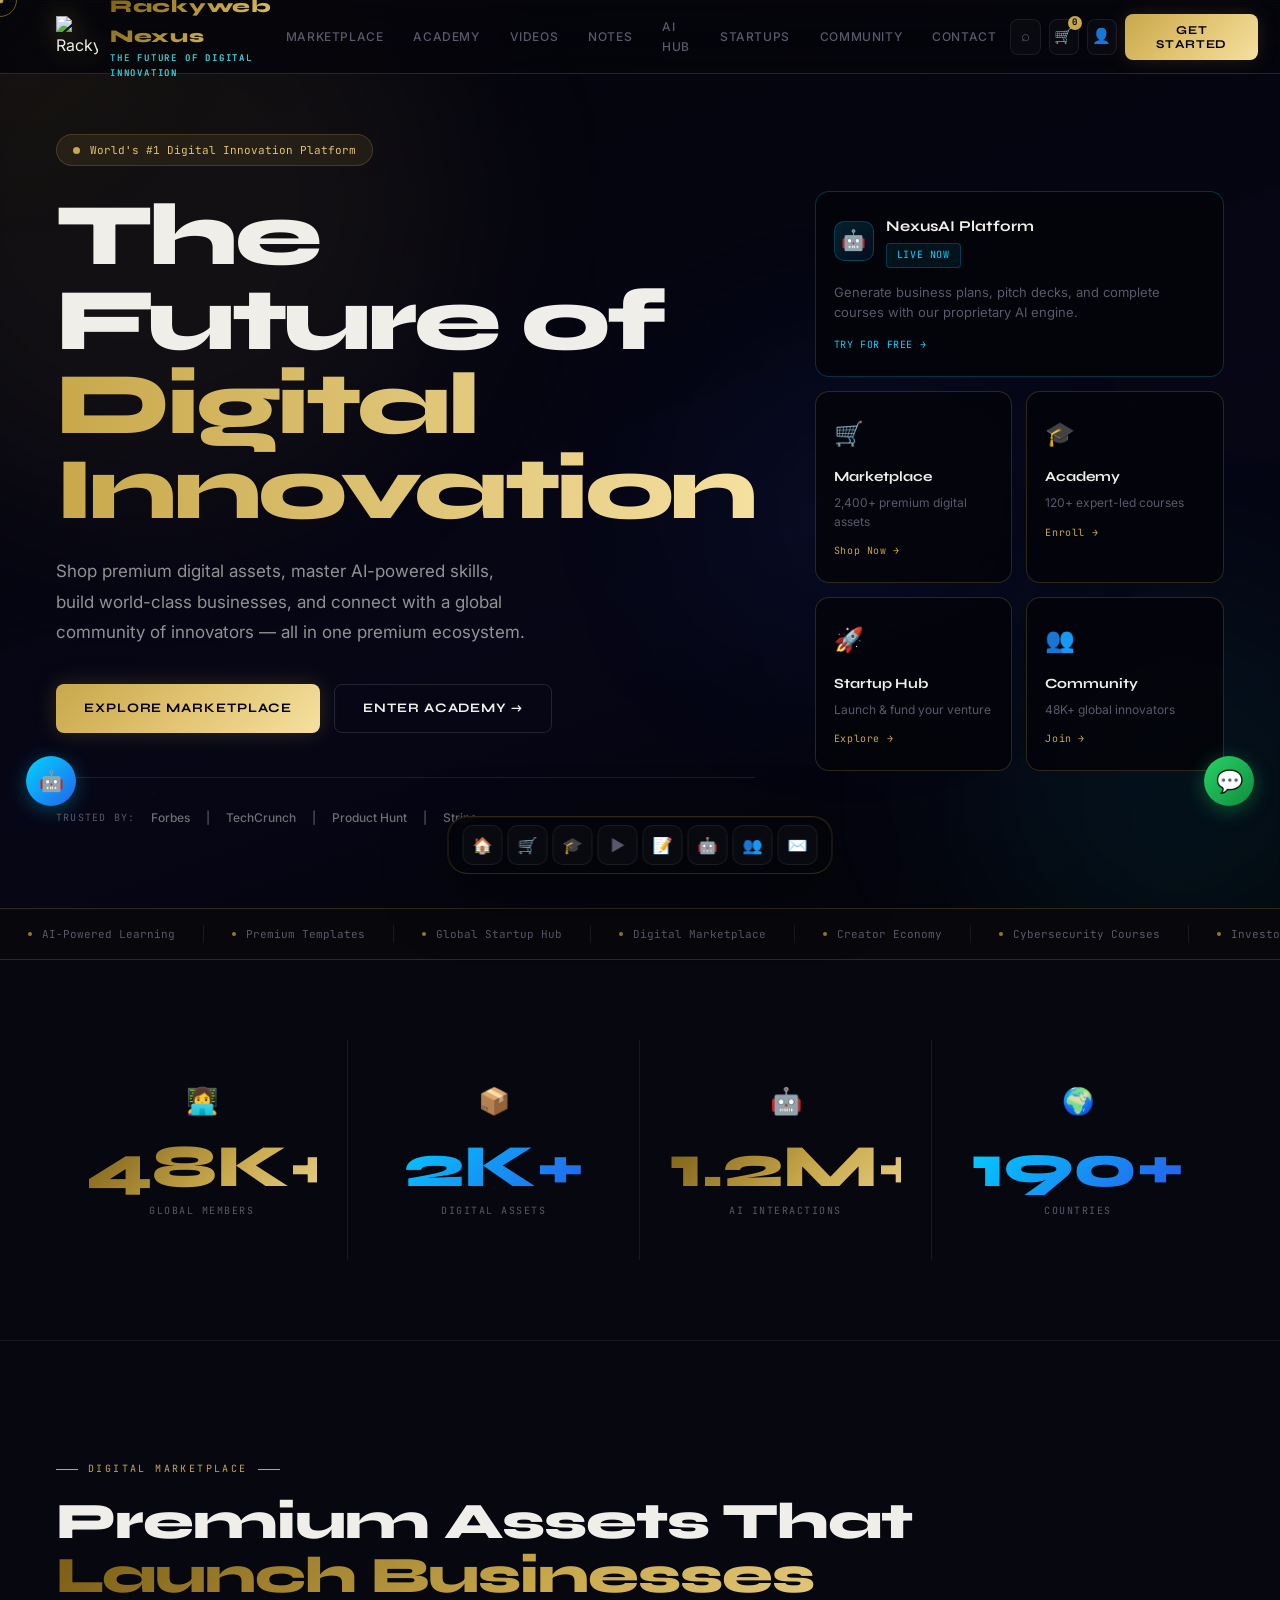
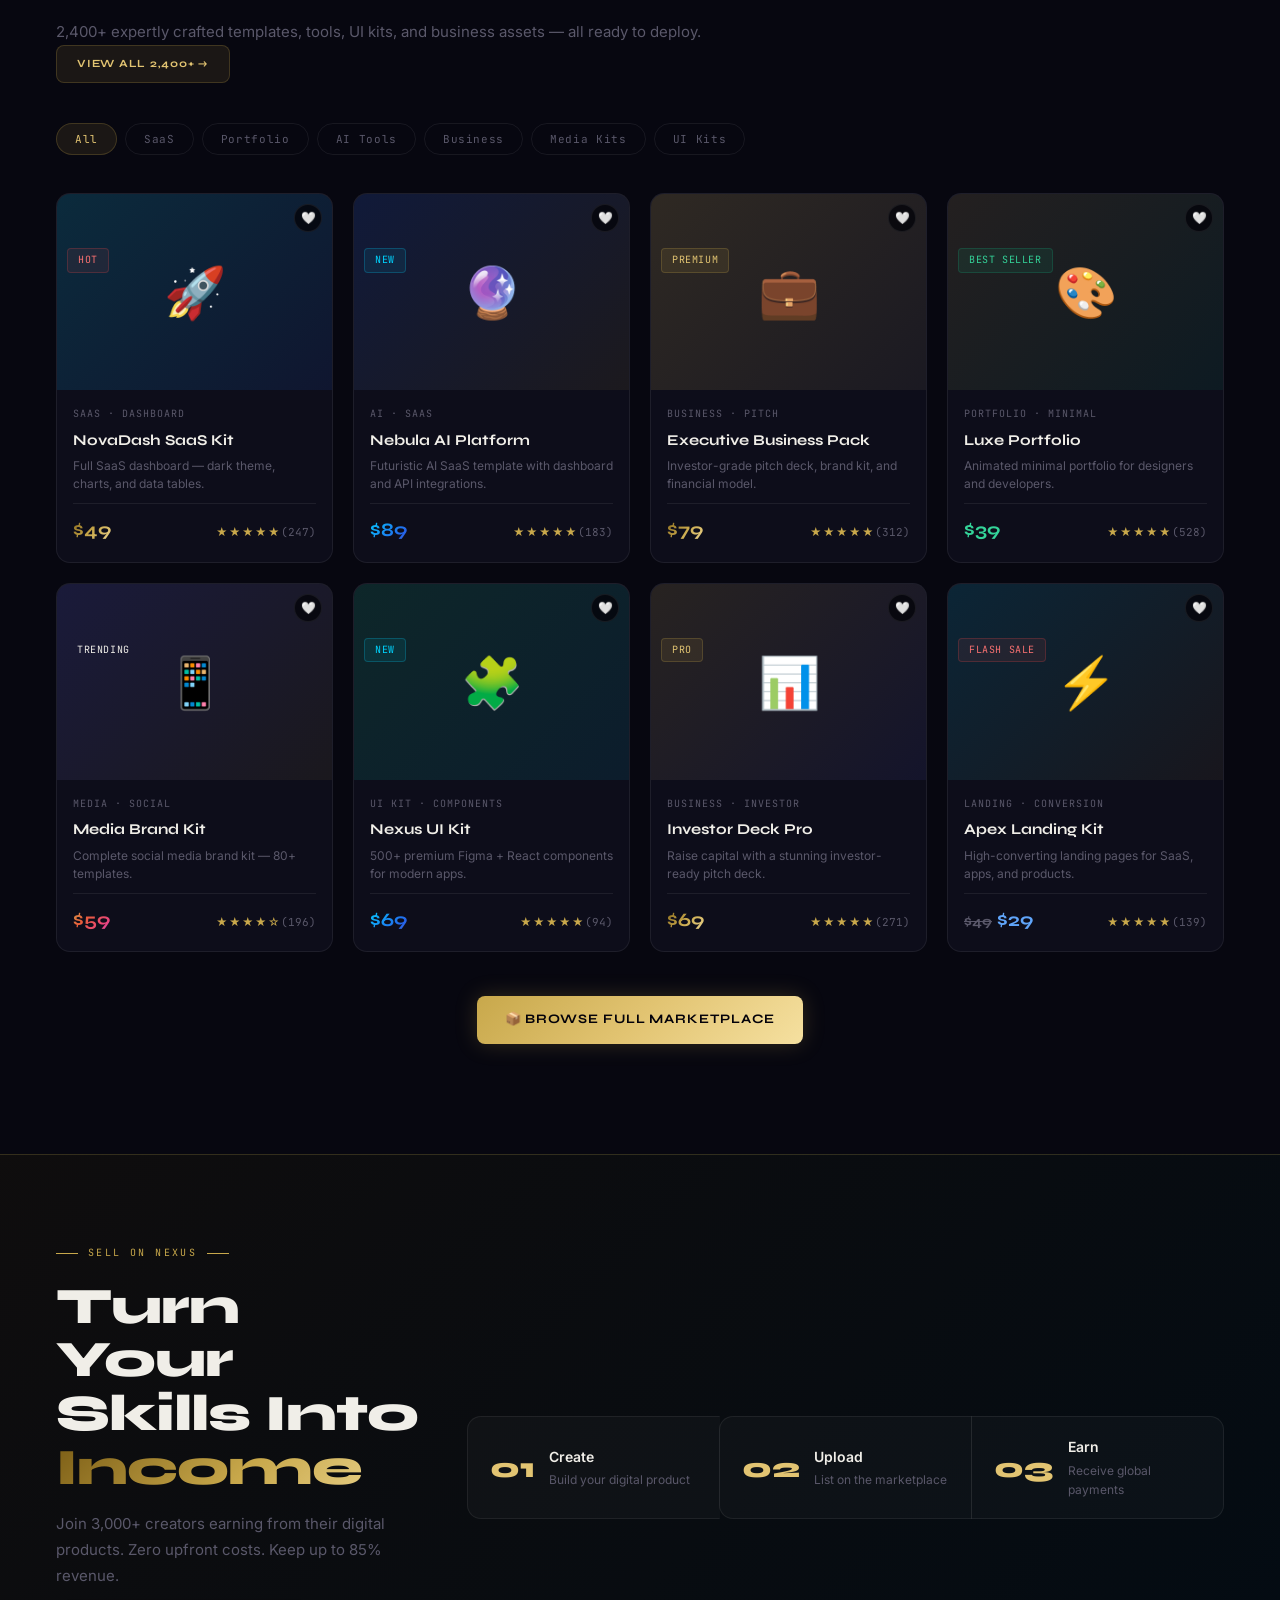
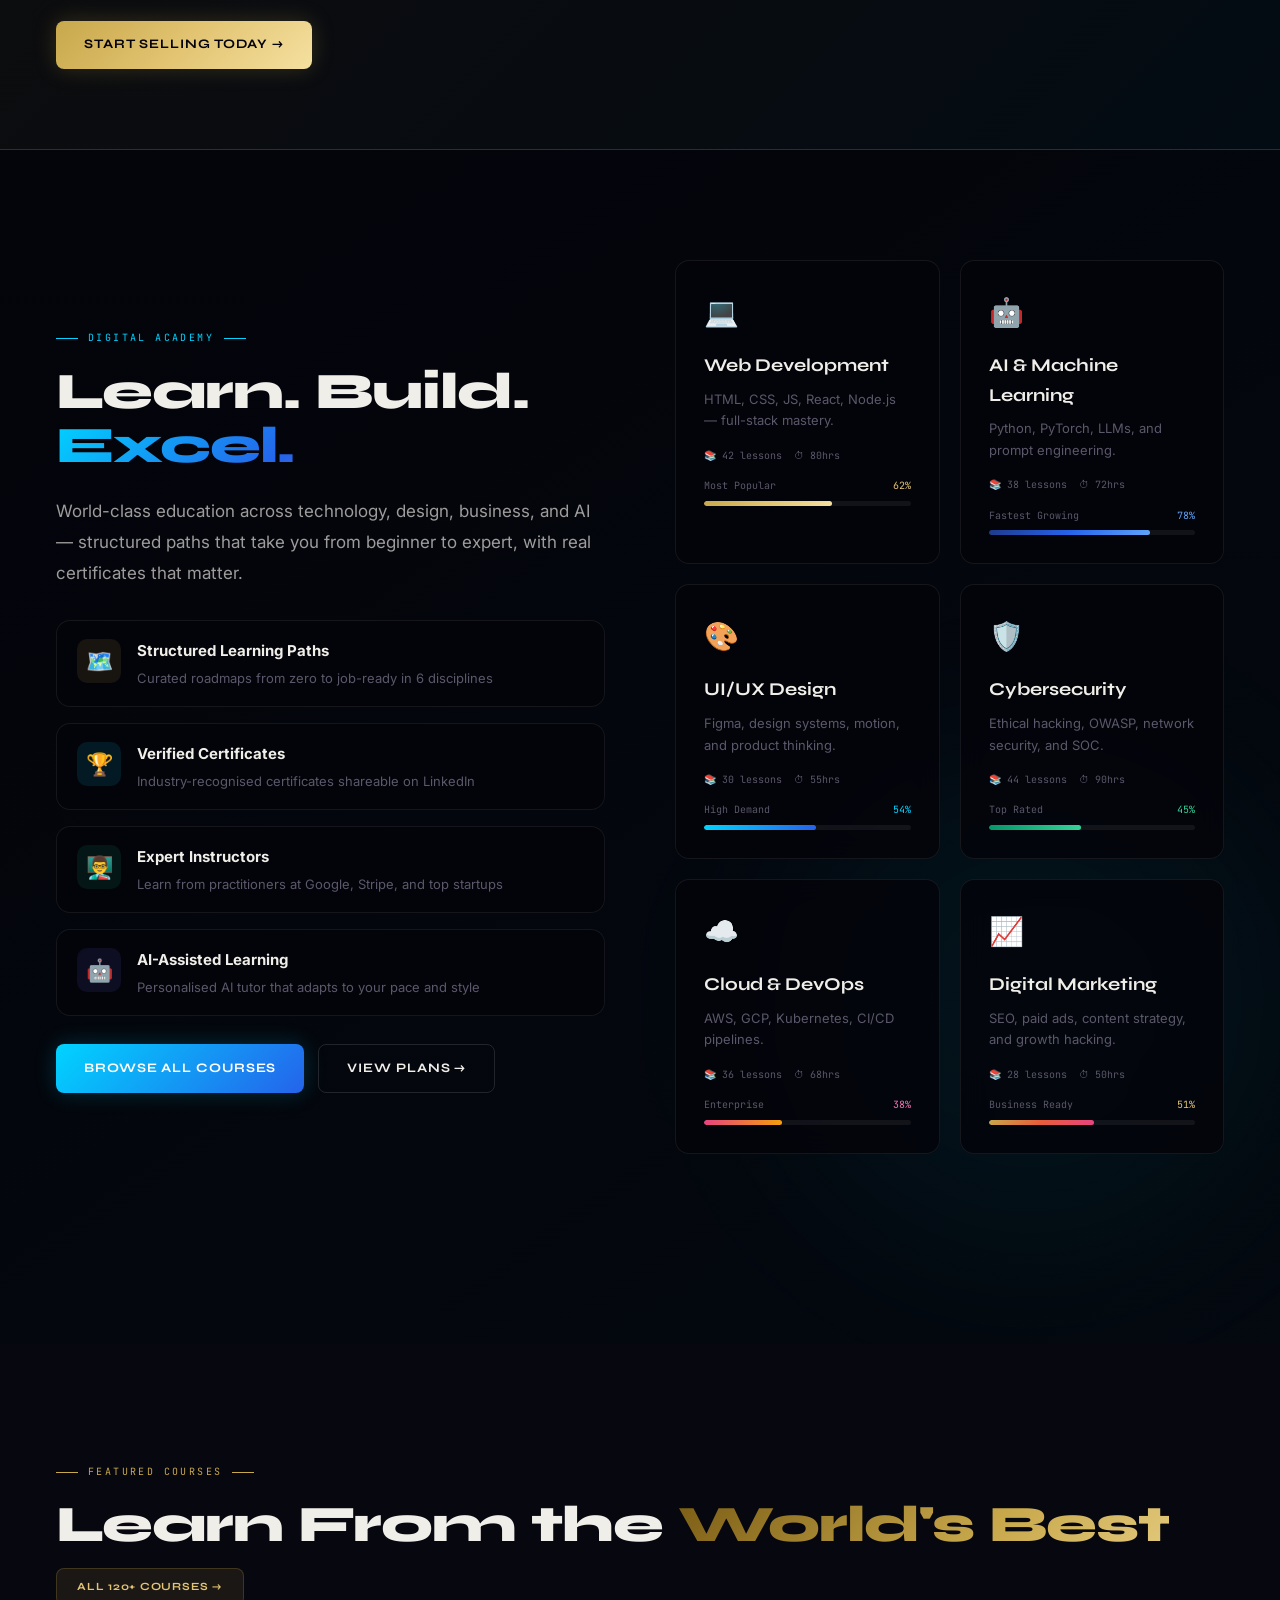
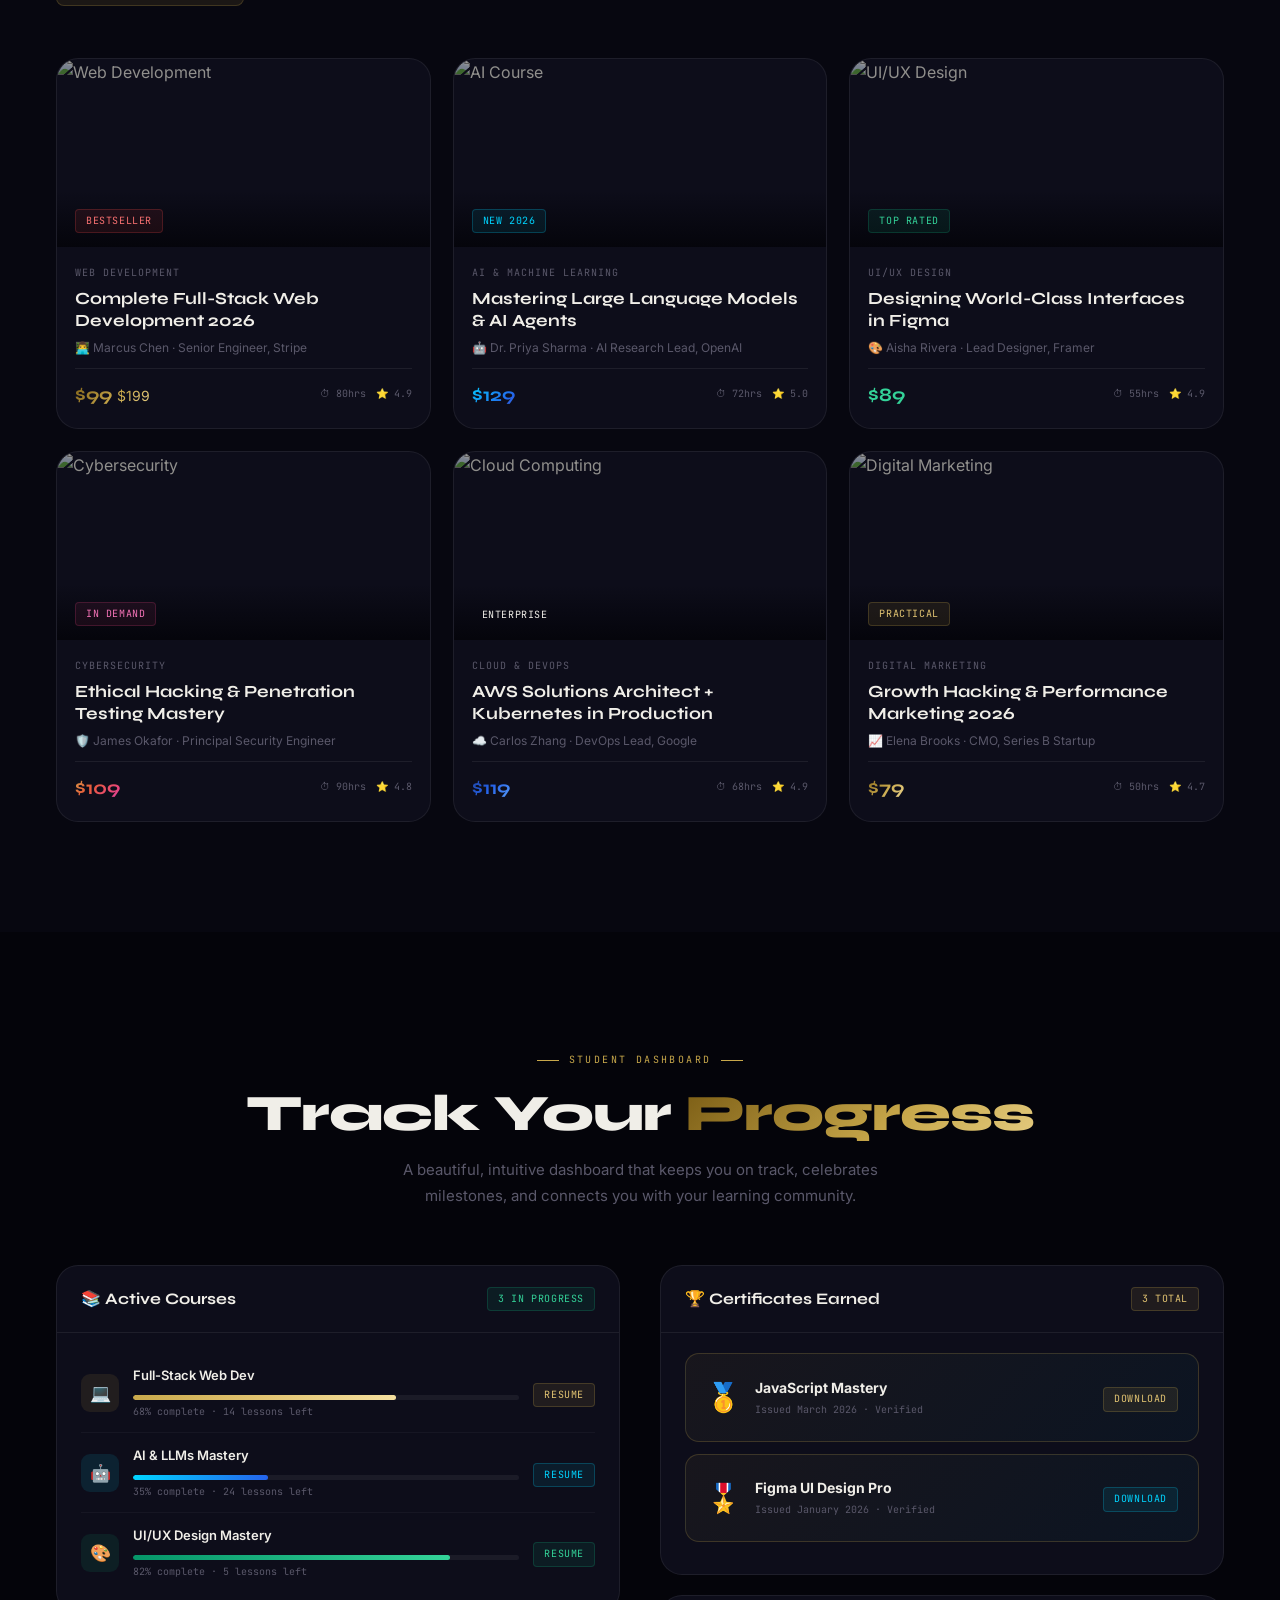
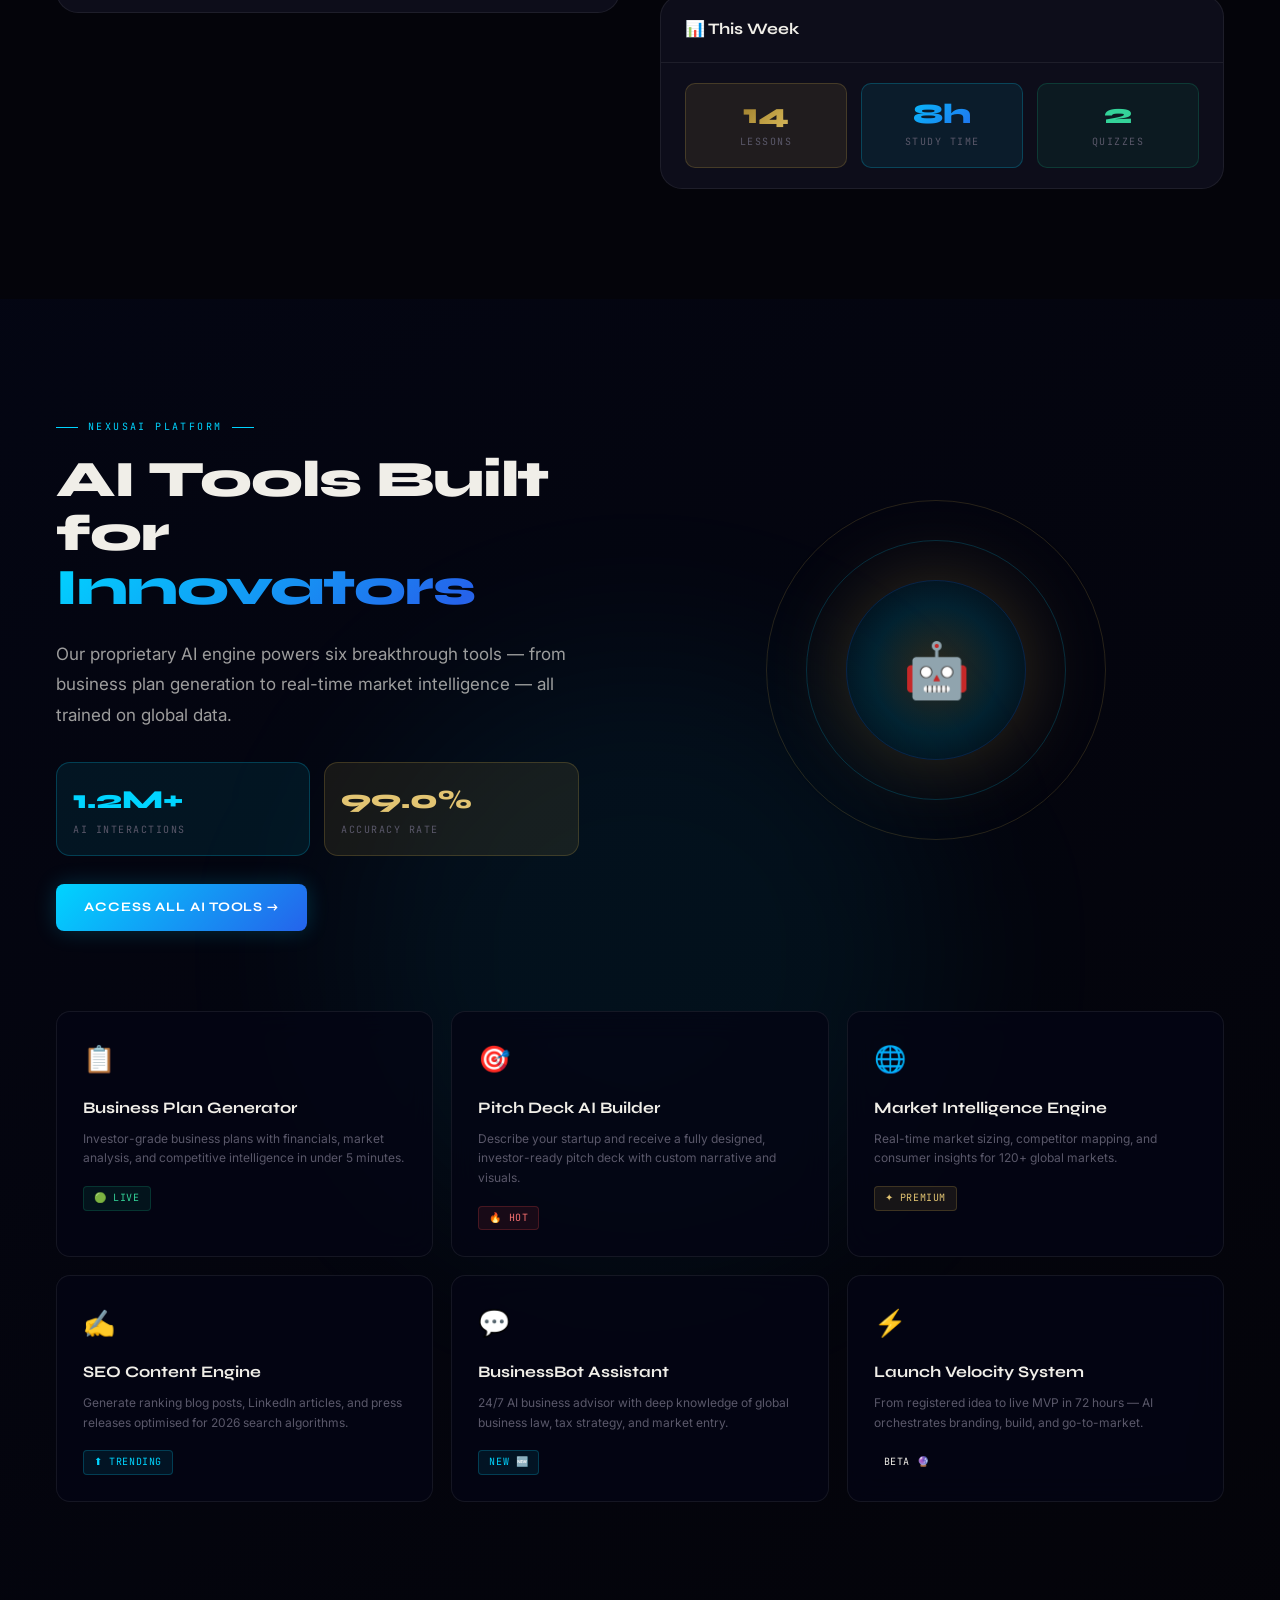
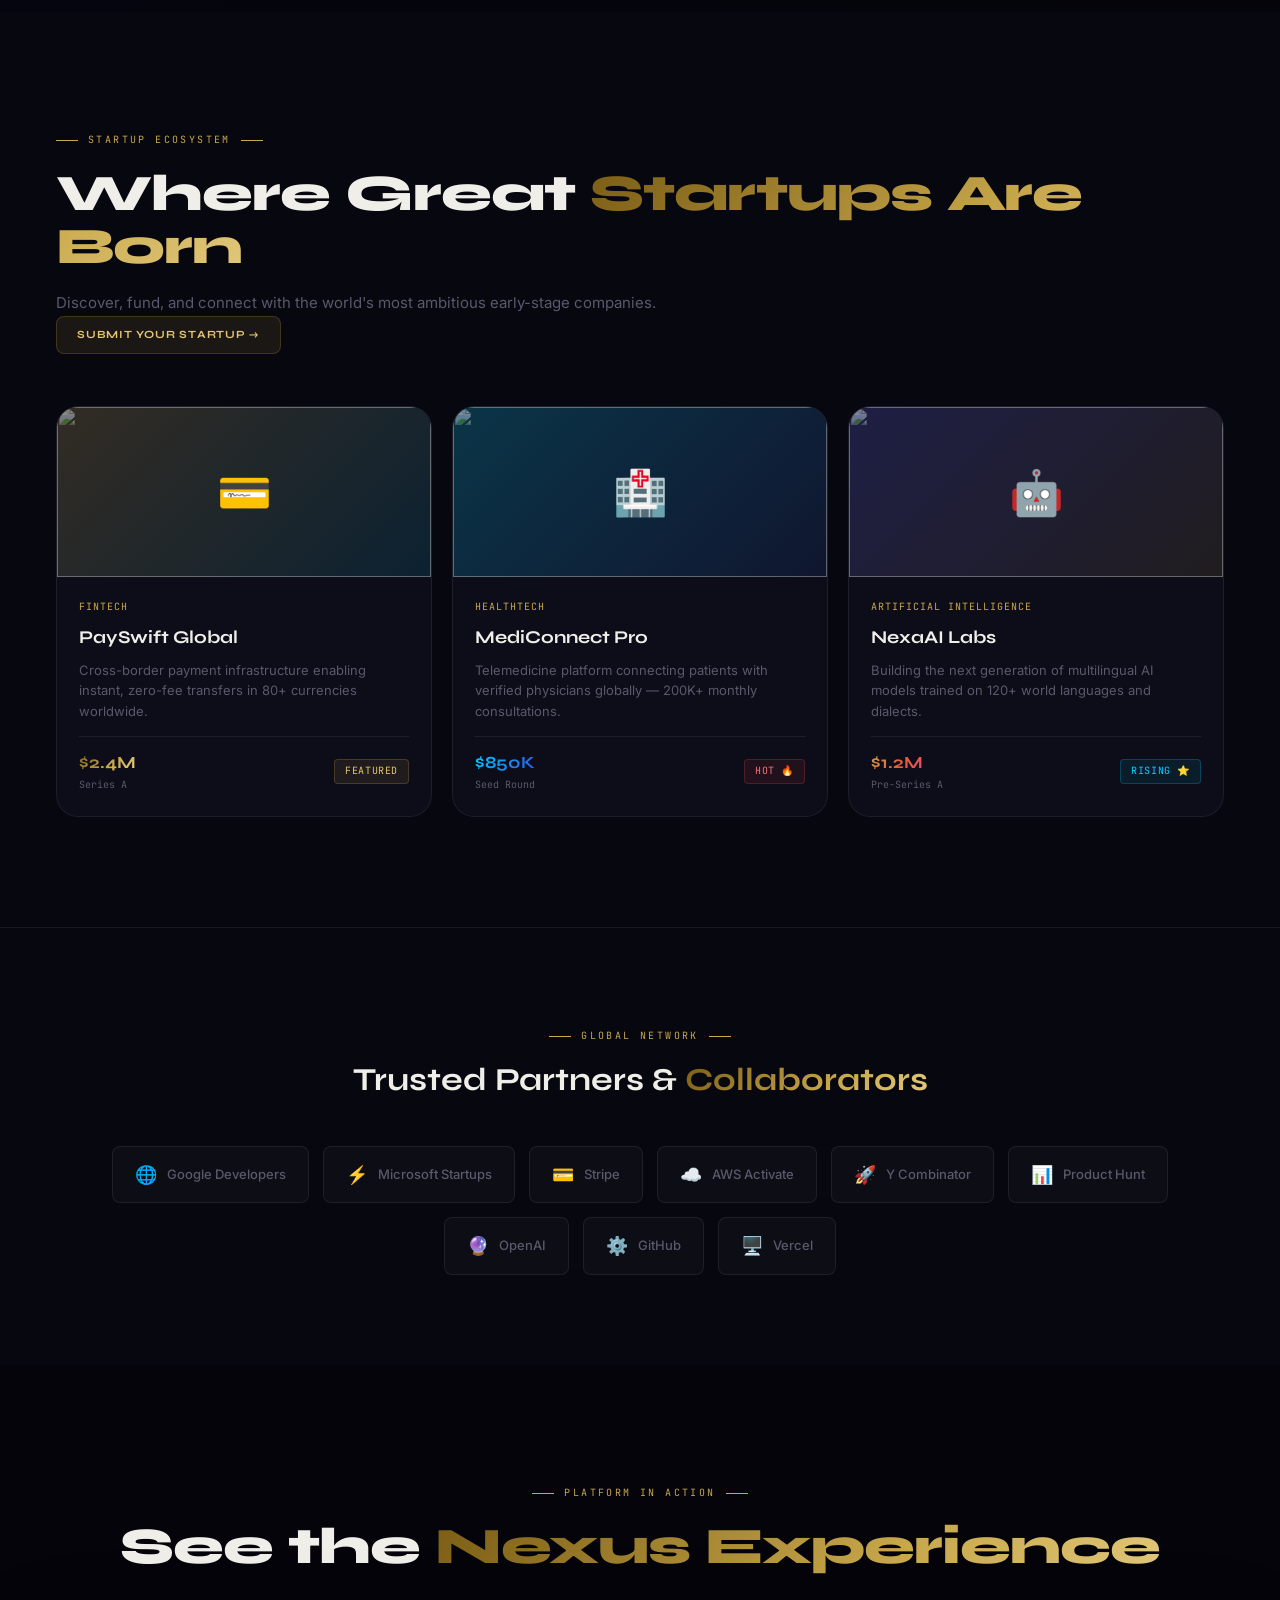
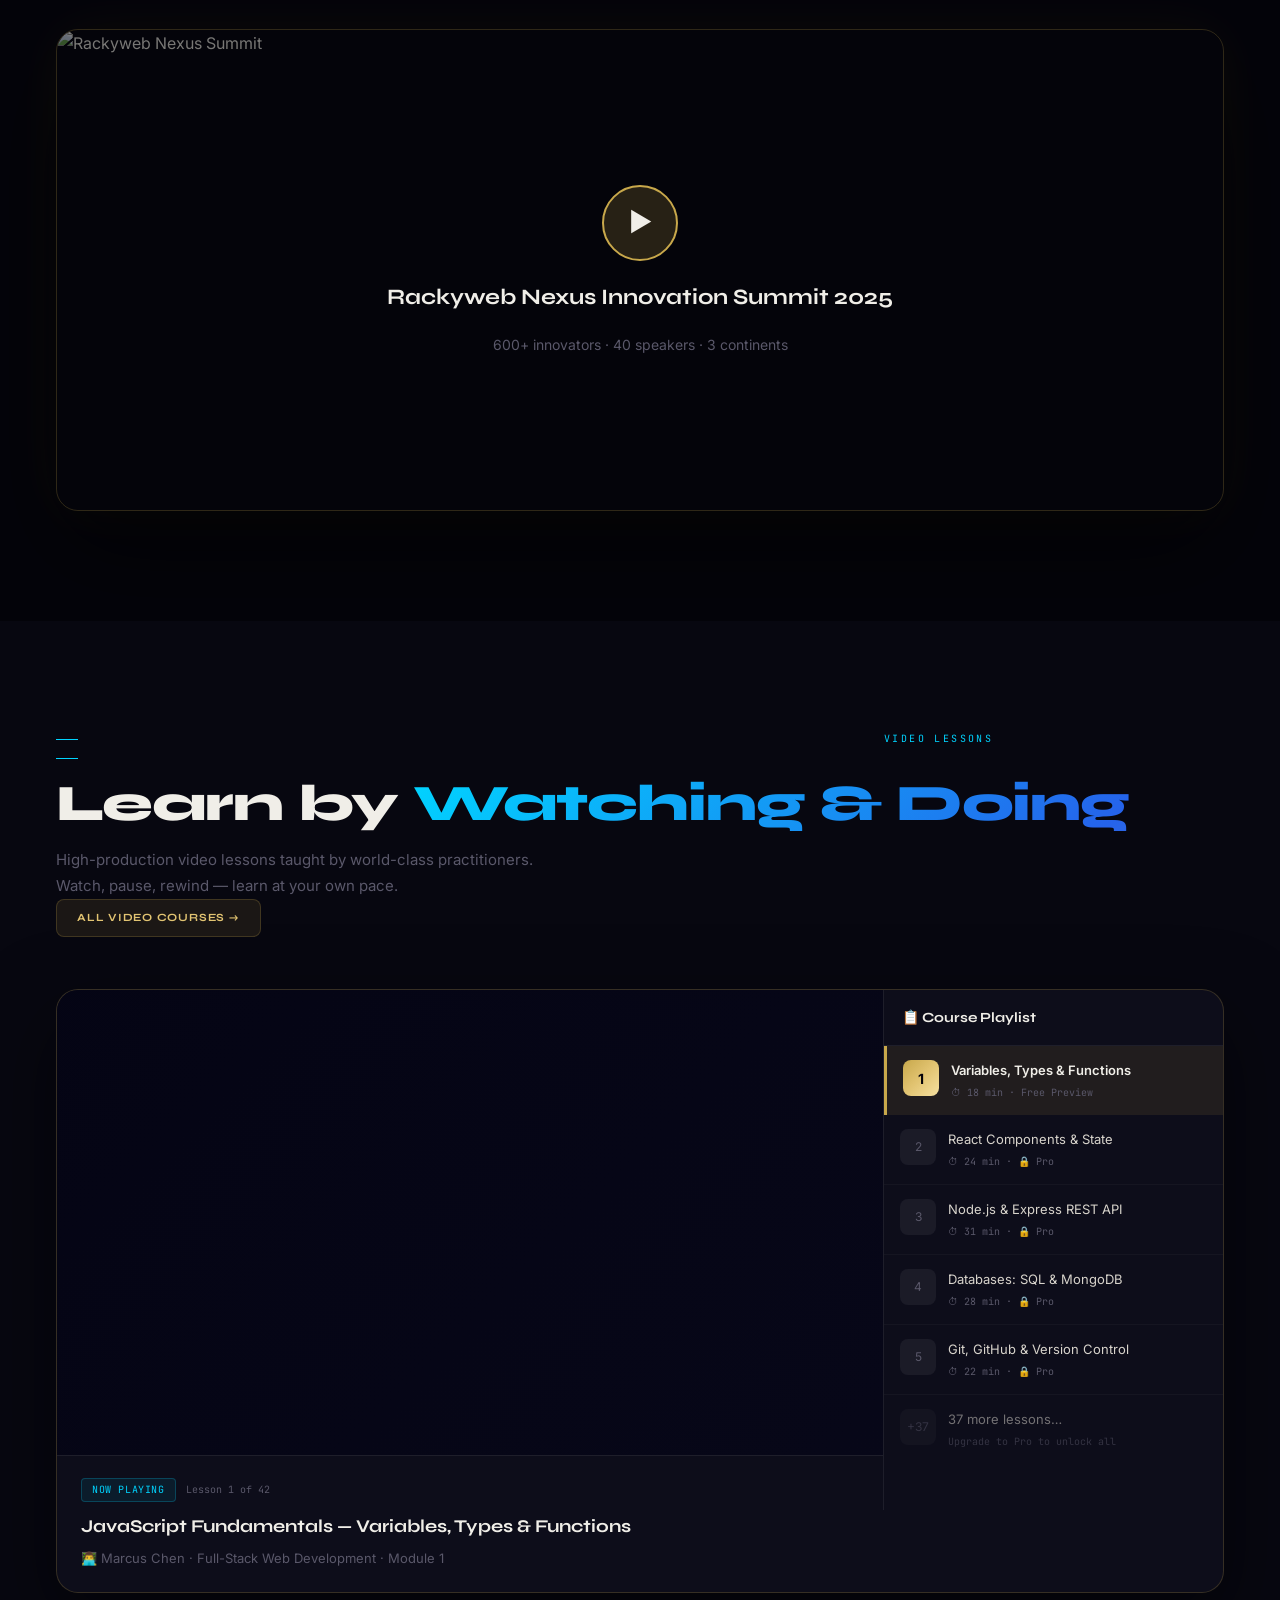
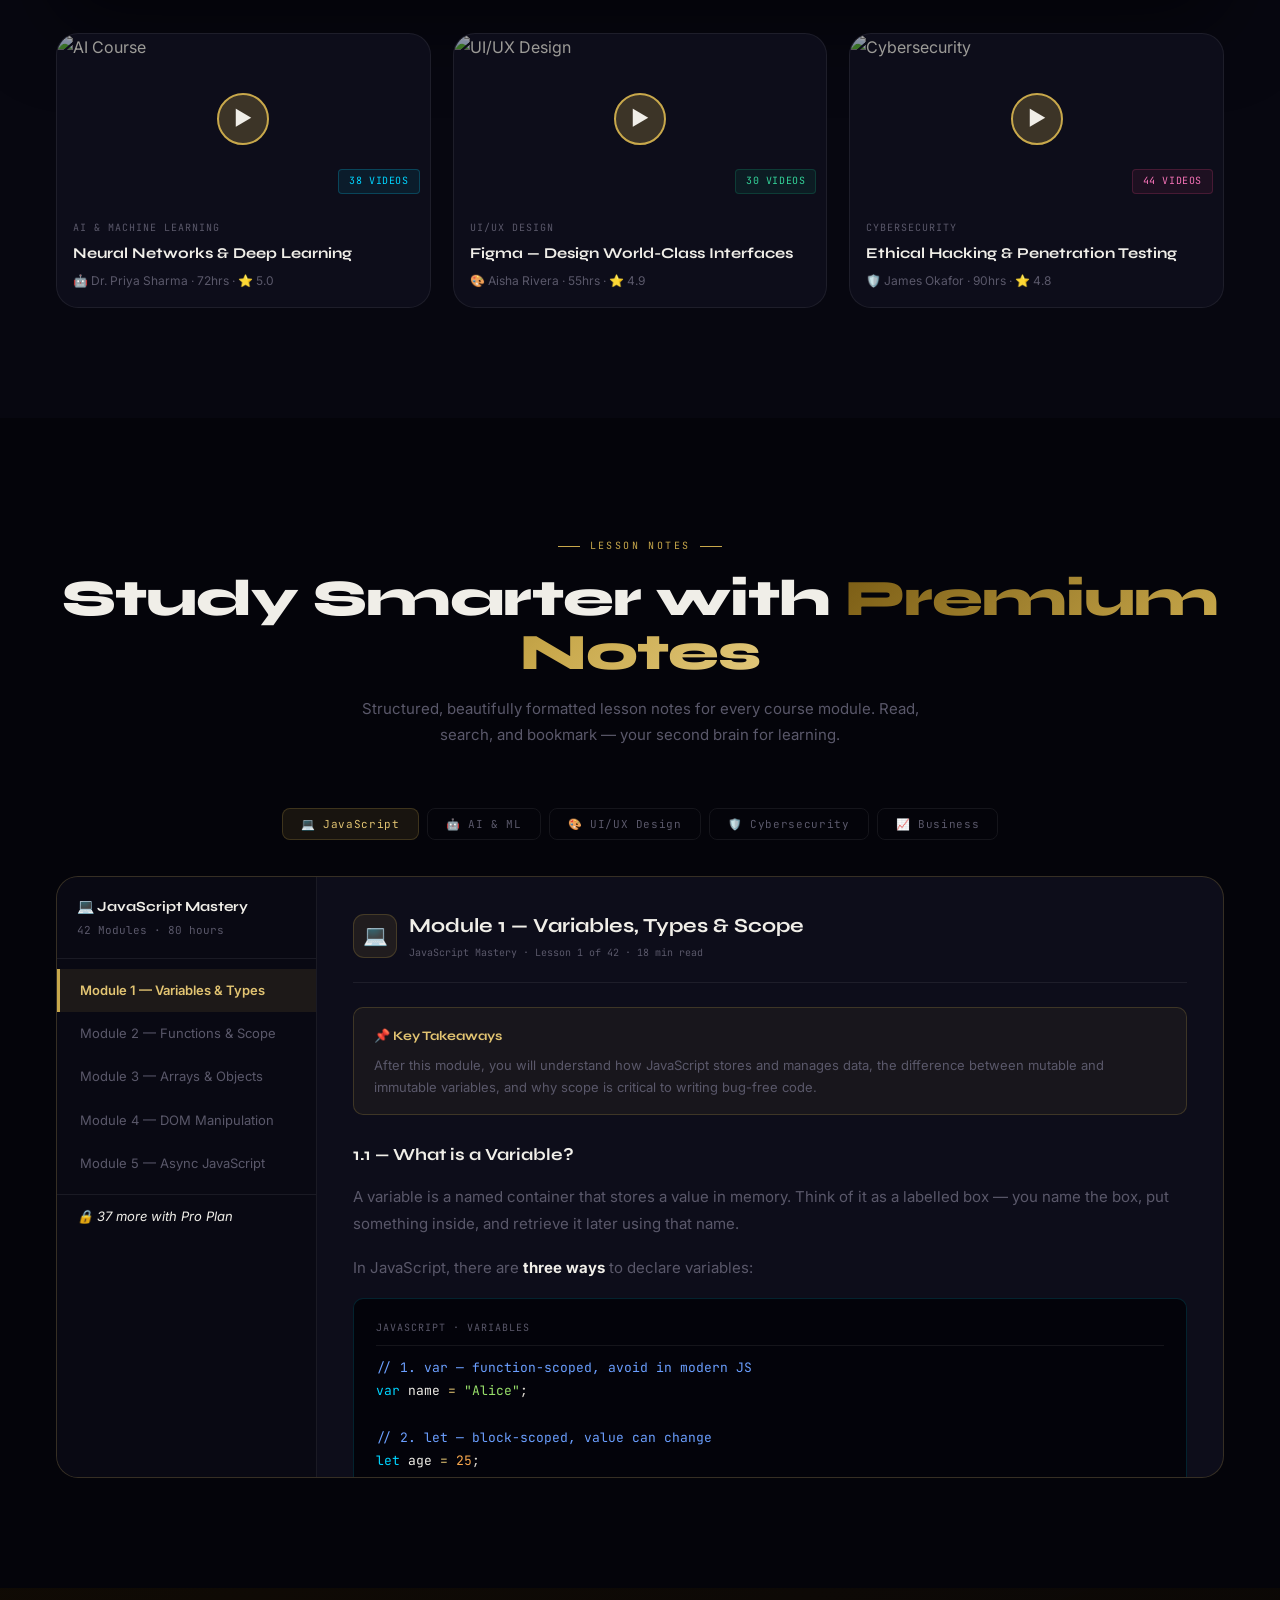
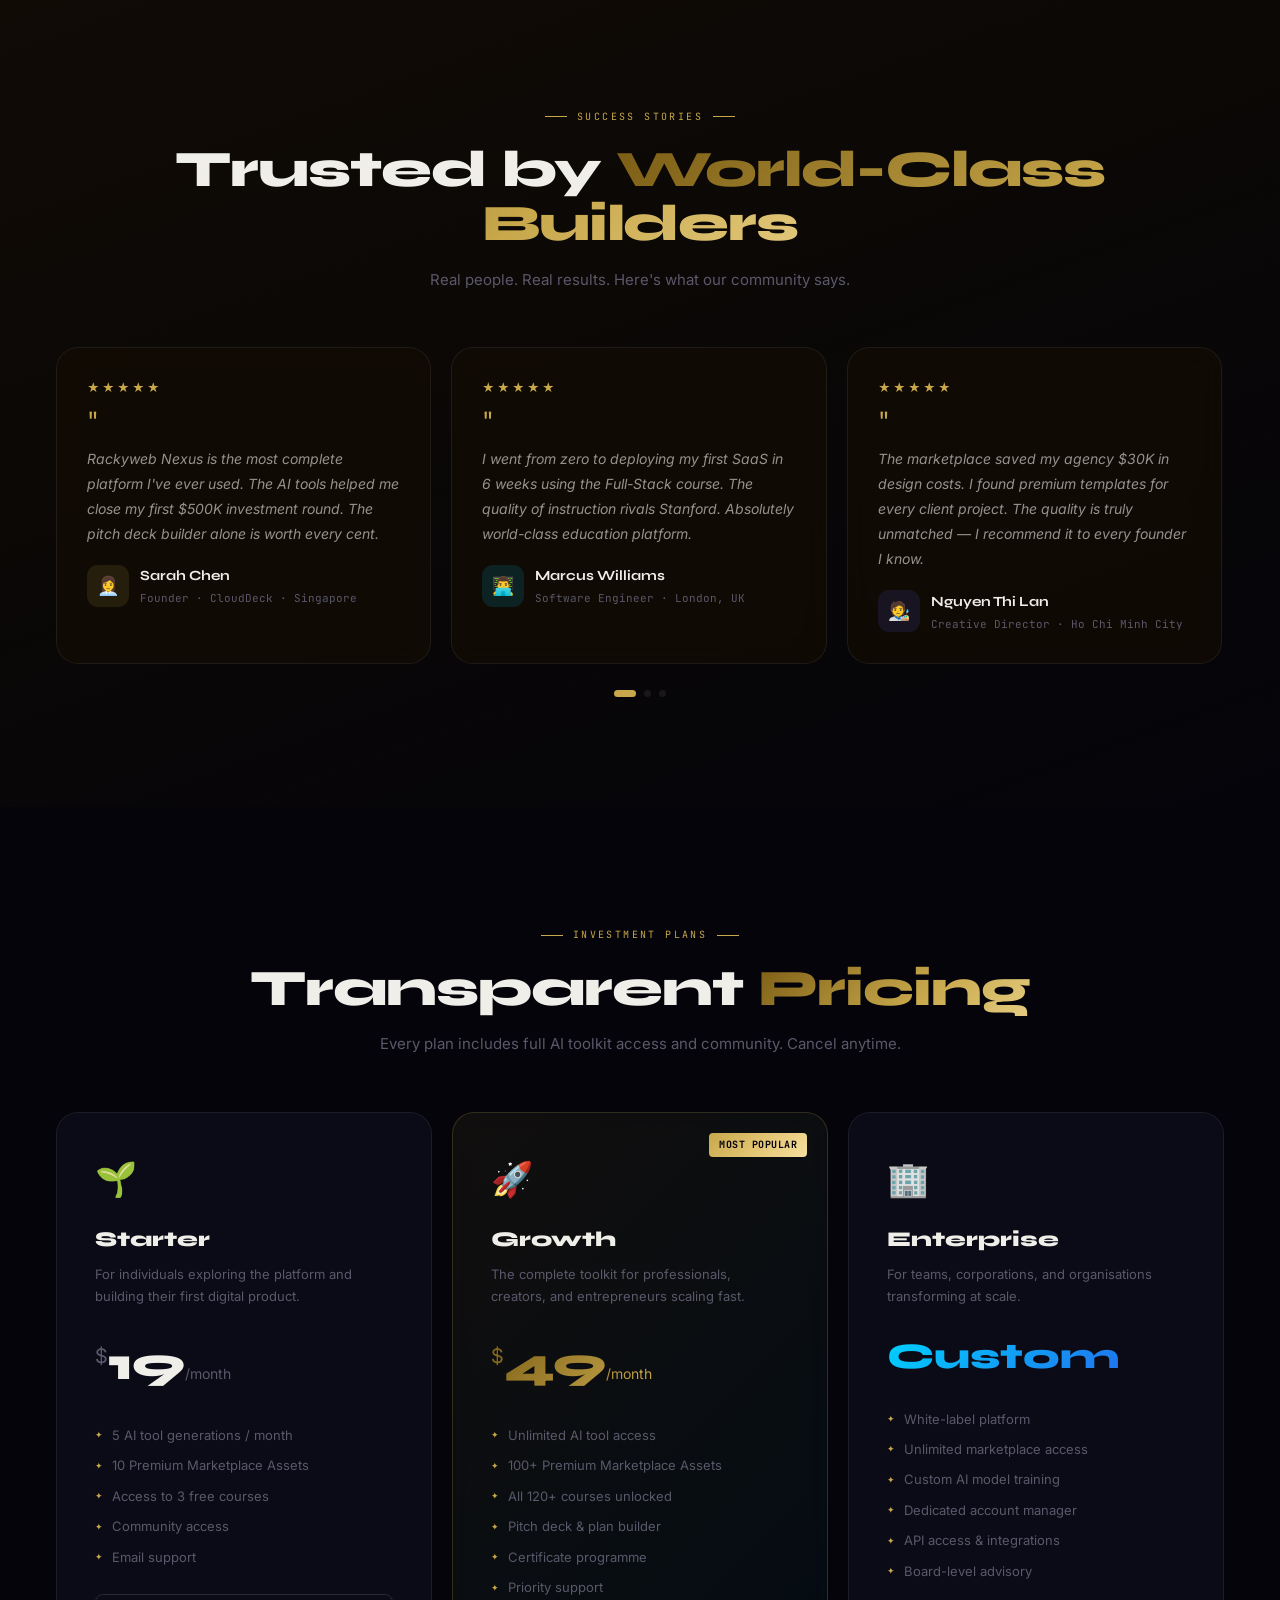
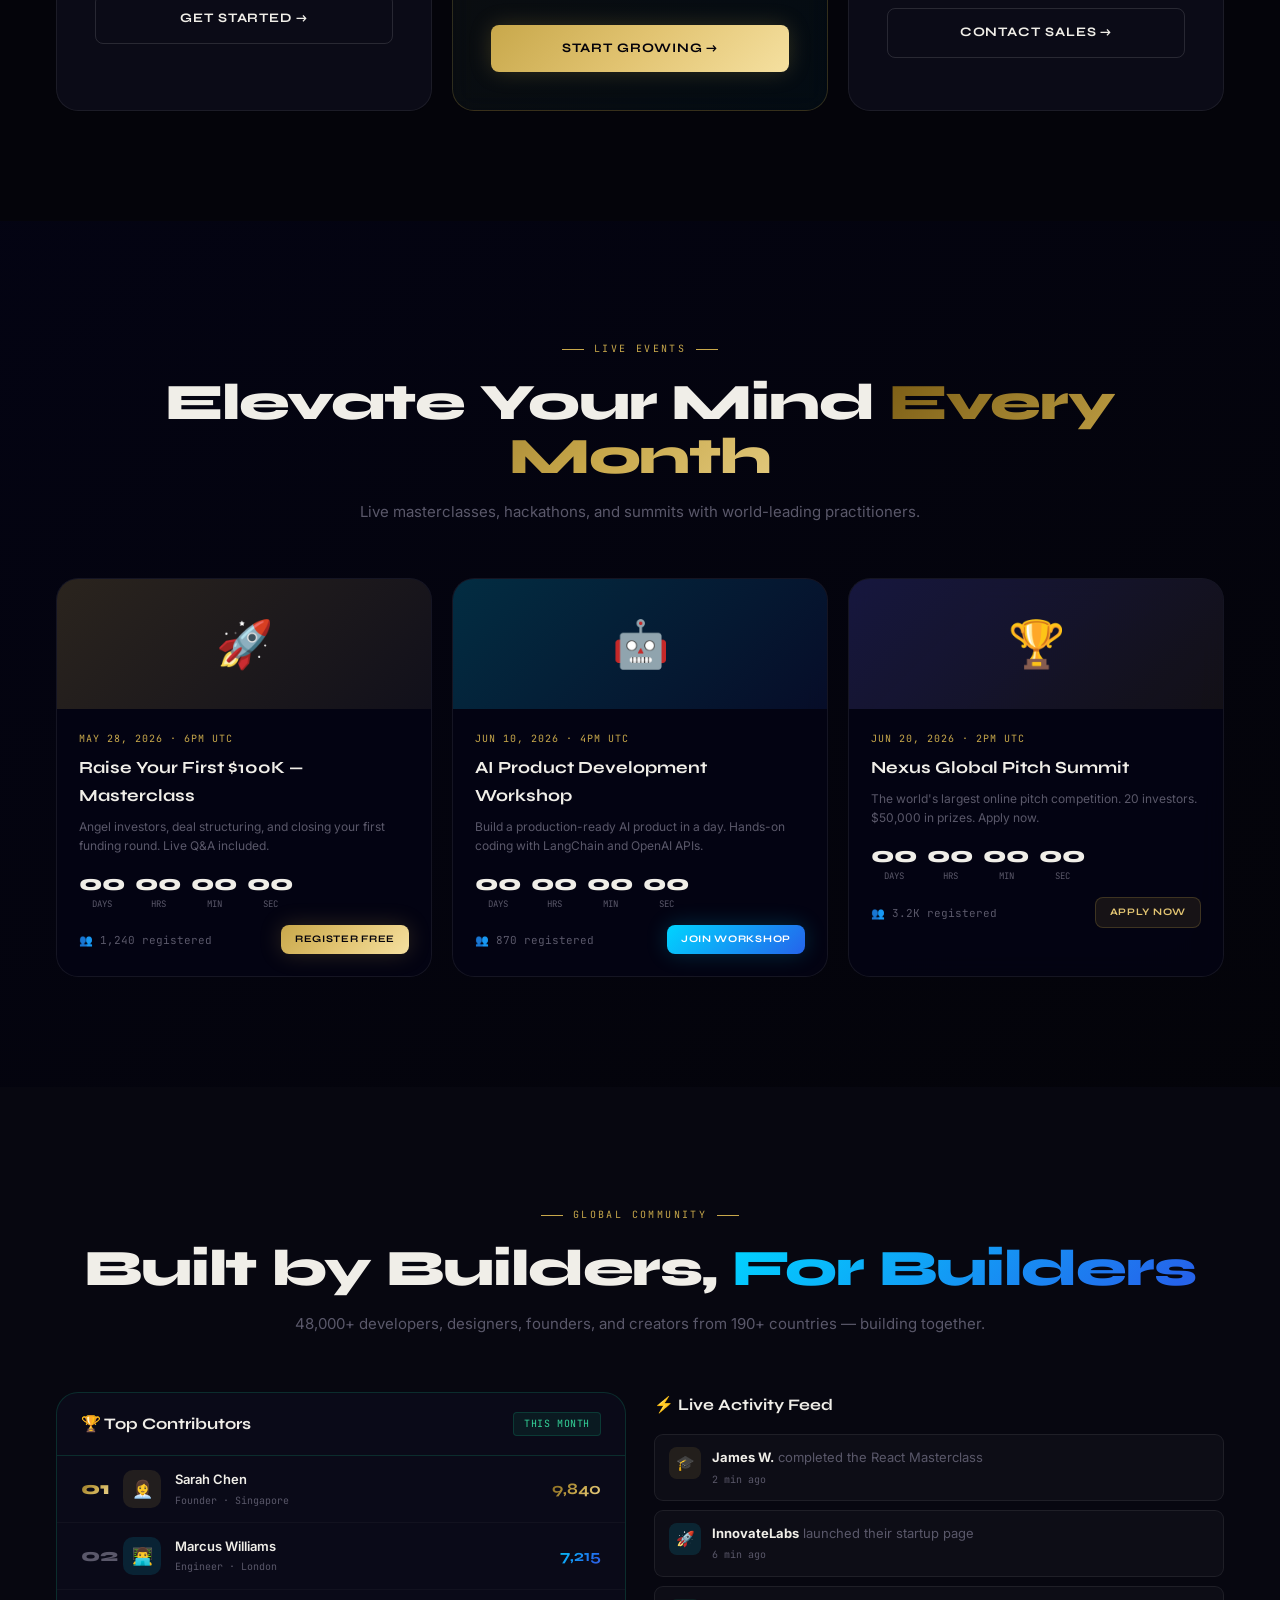
==== commit a6ce7b6c: "Update index.html" ====
--- a/index.html
+++ b/index.html
@@ -8,7 +8,7 @@
 <meta property="og:title" content="Rackyweb Nexus — The Future of Digital Innovation">
 <meta property="og:description" content="The world's premium platform for digital commerce, AI learning, and innovation.">
 <title>Rackyweb Nexus — The Future of Digital Innovation</title>
-<link rel="stylesheet" href="css/style.css">
+<link rel="stylesheet" href="style.css">
 </head>
 <body>
 
@@ -2017,7 +2017,7 @@
 <!-- WHATSAPP -->
 <a id="wa" href="https://wa.me/2347087806251?text=Hello%20Rackyweb%20Nexus" target="_blank" title="WhatsApp">💬</a>
 
-<script src="js/app.js"></script>
+<script src="app.js"></script>
 <script>
   // Keep cart badge synced
   const badge = document.getElementById('cart-badge');
--- a/style.css
+++ b/style.css
@@ -0,0 +1,1003 @@
+/* ================================================================
+   RACKYWEB NEXUS — style.css
+   "The Future of Digital Innovation"
+   Dark Luxury · Gold · Navy · Glassmorphism · Premium
+================================================================ */
+
+@import url('https://fonts.googleapis.com/css2?family=Syne:wght@400;600;700;800&family=Inter:wght@300;400;500;600;700&family=JetBrains+Mono:wght@300;400;700&family=Playfair+Display:ital,wght@0,700;1,700&display=swap');
+
+/* ── TOKENS ──────────────────────────────────────────────── */
+:root {
+  /* Background */
+  --b0: #04040a;
+  --b1: #070710;
+  --b2: #0d0d1a;
+  --b3: #141428;
+  --b4: #1c1c35;
+  /* Gold */
+  --g0: #7a5c14;
+  --g1: #c8a84b;
+  --g2: #e2c472;
+  --g3: #f5e0a0;
+  --gd: rgba(200,168,75,.10);
+  --gb: rgba(200,168,75,.22);
+  --gb2:rgba(200,168,75,.40);
+  /* Blue/Navy */
+  --n1: #1e3a8a;
+  --n2: #2563eb;
+  --n3: #60a5fa;
+  --n4: #93c5fd;
+  --nd: rgba(37,99,235,.10);
+  --nb: rgba(37,99,235,.22);
+  /* Emerald accent */
+  --e1: #059669;
+  --e2: #10b981;
+  --e3: #34d399;
+  --ed: rgba(16,185,129,.09);
+  --eb: rgba(16,185,129,.20);
+  /* Neon blue */
+  --neo: #00d4ff;
+  --neod: rgba(0,212,255,.08);
+  --neob: rgba(0,212,255,.22);
+  /* Text */
+  --tw: #f0eee8;
+  --tw2:#d8d4cc;
+  --tm: #5a586a;
+  --tm2:#3e3c4e;
+  /* Surface */
+  --p:  rgba(255,255,255,.028);
+  --gl: rgba(255,255,255,.055);
+  --bd: rgba(255,255,255,.07);
+  --bd2:rgba(255,255,255,.12);
+  /* Gradients */
+  --gg:  linear-gradient(135deg,#7a5c14,#c8a84b,#f5e0a0,#c8a84b);
+  --gs:  linear-gradient(135deg,#c8a84b,#e2c472,#f5e0a0);
+  --gn:  linear-gradient(135deg,#1e3a8a,#2563eb,#60a5fa);
+  --gse: linear-gradient(135deg,#c8a84b,#10b981);
+  --gne: linear-gradient(135deg,#00d4ff,#2563eb,#c8a84b);
+  --gp:  linear-gradient(135deg,#c8a84b,#e85d3a,#e8447f,#9b5cf6,#00d4ff);
+  --ghero: linear-gradient(160deg,rgba(4,4,10,1) 0%,rgba(7,7,24,.88) 60%,rgba(4,4,10,.95) 100%);
+  /* Fonts */
+  --fd: 'Playfair Display', serif;
+  --fs: 'Inter', sans-serif;
+  --fh: 'Syne', sans-serif;
+  --fm: 'JetBrains Mono', monospace;
+  /* Misc */
+  --r: 14px; --rl: 22px; --rs: 8px;
+  --ease: cubic-bezier(.23,1,.32,1);
+  --nav-h: 74px;
+}
+
+/* ── RESET ───────────────────────────────────────────────── */
+*,*::before,*::after{margin:0;padding:0;box-sizing:border-box}
+html{scroll-behavior:smooth;overflow-x:hidden}
+body{
+  background:var(--b0); color:var(--tw);
+  font-family:var(--fs); font-size:16px;
+  line-height:1.65; overflow-x:hidden; cursor:none;
+  -webkit-font-smoothing:antialiased;
+}
+::selection{background:rgba(200,168,75,.28);color:#fff}
+::-webkit-scrollbar{width:3px}
+::-webkit-scrollbar-track{background:var(--b0)}
+::-webkit-scrollbar-thumb{background:var(--g1);border-radius:2px}
+a{text-decoration:none;color:inherit}
+img{max-width:100%;display:block}
+button{cursor:pointer;font-family:var(--fs)}
+input,select,textarea{font-family:var(--fs)}
+
+/* ── CURSOR ──────────────────────────────────────────────── */
+#cdot{
+  position:fixed;width:7px;height:7px;background:var(--g1);
+  border-radius:50%;pointer-events:none;z-index:99999;
+  transform:translate(-50%,-50%);mix-blend-mode:screen;
+  transition:width .15s,height .15s,background .15s;
+}
+#cring{
+  position:fixed;width:34px;height:34px;
+  border:1.5px solid rgba(200,168,75,.5);border-radius:50%;
+  pointer-events:none;z-index:99998;
+  transform:translate(-50%,-50%);mix-blend-mode:screen;
+}
+body.hov #cdot{width:12px;height:12px;background:#fff}
+body.hov #cring{width:50px;height:50px;border-color:rgba(0,212,255,.55)}
+@media(max-width:768px){#cdot,#cring{display:none}}
+
+/* ── LOADER ──────────────────────────────────────────────── */
+#loader{
+  position:fixed;inset:0;z-index:99999;background:var(--b0);
+  display:flex;flex-direction:column;align-items:center;
+  justify-content:center;gap:24px;
+  transition:opacity .7s var(--ease),visibility .7s;
+}
+#loader.gone{opacity:0;visibility:hidden;pointer-events:none}
+.ld-logo{width:80px;height:80px;object-fit:contain;animation:ld-glow 1.8s ease-in-out infinite}
+@keyframes ld-glow{
+  0%,100%{filter:drop-shadow(0 0 10px rgba(200,168,75,.3))}
+  50%{filter:drop-shadow(0 0 30px rgba(200,168,75,.75)) drop-shadow(0 0 60px rgba(0,212,255,.2))}
+}
+.ld-track{width:200px;height:2px;background:rgba(255,255,255,.05);border-radius:2px;overflow:hidden}
+.ld-bar{height:100%;background:var(--gs);animation:ld-fill 2s var(--ease) forwards}
+@keyframes ld-fill{from{width:0}to{width:100%}}
+.ld-txt{font-family:var(--fm);font-size:10px;color:var(--tm);letter-spacing:.28em;text-transform:uppercase}
+
+/* ── SCROLL BAR ──────────────────────────────────────────── */
+#sbar{position:fixed;top:0;left:0;height:2px;background:linear-gradient(90deg,var(--g1),var(--neo));z-index:9999;width:0;box-shadow:0 0 10px var(--g1)}
+
+/* ── PARTICLES ───────────────────────────────────────────── */
+#cvs{position:fixed;inset:0;pointer-events:none;z-index:0;opacity:.5}
+
+/* ── GLOW ────────────────────────────────────────────────── */
+#mglow{
+  position:fixed;pointer-events:none;z-index:1;
+  width:500px;height:500px;border-radius:50%;
+  background:radial-gradient(circle,rgba(200,168,75,.04) 0%,transparent 70%);
+  transform:translate(-50%,-50%);
+}
+
+/* ── NAVBAR ──────────────────────────────────────────────── */
+#nav{
+  position:fixed;top:0;left:0;right:0;z-index:1000;
+  height:var(--nav-h);padding:0 56px;
+  display:flex;align-items:center;justify-content:space-between;
+  background:rgba(4,4,10,.8);backdrop-filter:blur(28px);
+  border-bottom:1px solid var(--gb);transition:all .4s var(--ease);
+}
+#nav.up{height:62px;background:rgba(4,4,10,.97)}
+.n-logo{display:flex;align-items:center;gap:12px}
+.n-logo img{height:42px;width:42px;object-fit:contain;filter:drop-shadow(0 0 12px rgba(200,168,75,.4))}
+.n-brand{
+  font-family:var(--fh);font-size:18px;font-weight:800;
+  background:var(--gg);background-size:200%;
+  -webkit-background-clip:text;-webkit-text-fill-color:transparent;background-clip:text;
+  animation:shimmer 5s linear infinite;letter-spacing:.04em;
+}
+.n-brand span{
+  display:block;font-family:var(--fm);font-size:9px;font-weight:400;
+  color:var(--neo);letter-spacing:.2em;text-transform:uppercase;
+  -webkit-text-fill-color:var(--neo);background:none;animation:none;
+}
+@keyframes shimmer{0%{background-position:200%}100%{background-position:-200%}}
+.n-links{display:flex;align-items:center;gap:2px}
+.n-link{
+  font-size:12px;font-weight:500;color:var(--tm);
+  padding:7px 13px;border-radius:6px;transition:all .25s;
+  letter-spacing:.05em;text-transform:uppercase;border:1px solid transparent;
+}
+.n-link:hover,.n-link.act{color:var(--g2);background:var(--gd);border-color:var(--gb)}
+.n-right{display:flex;align-items:center;gap:8px}
+.n-icon{
+  width:36px;height:36px;border-radius:8px;border:1px solid var(--bd);
+  background:var(--p);display:flex;align-items:center;justify-content:center;
+  cursor:pointer;transition:all .25s;color:var(--tm);font-size:15px;
+}
+.n-icon:hover{border-color:var(--gb);color:var(--g1);background:var(--gd)}
+.n-btn{
+  font-family:var(--fh);font-size:12px;font-weight:700;letter-spacing:.08em;
+  text-transform:uppercase;padding:9px 22px;border-radius:8px;
+  background:var(--gs);color:#04020a;border:none;cursor:pointer;
+  transition:all .3s;box-shadow:0 0 20px rgba(200,168,75,.18);
+}
+.n-btn:hover{transform:translateY(-2px);box-shadow:0 6px 30px rgba(200,168,75,.38)}
+.hamburger{display:none;flex-direction:column;gap:5px;cursor:pointer;padding:6px}
+.hamburger span{width:22px;height:1.5px;background:var(--g1);border-radius:2px;transition:all .3s}
+@media(max-width:1060px){.n-links{display:none}}
+@media(max-width:768px){#nav{padding:0 20px;height:64px;}.hamburger{display:flex;}.n-btn{display:none}}
+
+/* Mobile nav */
+#mob-nav{
+  position:fixed;top:64px;left:0;right:0;z-index:999;
+  background:rgba(4,4,10,.98);backdrop-filter:blur(28px);
+  border-bottom:1px solid var(--gb);padding:20px;
+  display:flex;flex-direction:column;gap:4px;
+  transform:translateY(-110%);transition:transform .4s var(--ease);
+}
+#mob-nav.show{transform:translateY(0)}
+.mob-link{
+  font-size:14px;font-weight:500;color:var(--tm);
+  padding:12px 16px;border-radius:8px;transition:all .25s;
+  border:1px solid transparent;
+}
+.mob-link:hover{color:var(--g2);background:var(--gd);border-color:var(--gb)}
+
+/* ── LAYOUT ──────────────────────────────────────────────── */
+section{position:relative;overflow:hidden}
+.wrap{max-width:1280px;margin:0 auto;padding:0 56px;position:relative;z-index:2}
+@media(max-width:768px){.wrap{padding:0 20px}}
+.s-pad{padding:110px 0}
+.s-pad-sm{padding:80px 0}
+
+/* ── TYPOGRAPHY HELPERS ──────────────────────────────────── */
+.eyebrow{
+  display:inline-flex;align-items:center;gap:10px;
+  font-family:var(--fm);font-size:10px;color:var(--g1);
+  letter-spacing:.24em;text-transform:uppercase;margin-bottom:18px;
+}
+.eyebrow::before,.eyebrow::after{content:'';width:22px;height:1px;background:var(--g1)}
+.eyebrow.blue{color:var(--neo)}.eyebrow.blue::before,.eyebrow.blue::after{background:var(--neo)}
+
+.h1{font-family:var(--fh);font-size:clamp(36px,5.5vw,74px);font-weight:800;line-height:1.0;letter-spacing:-.03em;color:var(--tw)}
+.h2{font-family:var(--fh);font-size:clamp(28px,4vw,56px);font-weight:800;line-height:1.05;letter-spacing:-.02em;color:var(--tw)}
+.h3{font-family:var(--fh);font-size:clamp(20px,2.5vw,32px);font-weight:700;line-height:1.1;color:var(--tw)}
+.body-lg{font-size:17px;color:rgba(240,238,232,.65);line-height:1.8}
+.body-md{font-size:15px;color:var(--tm);line-height:1.75}
+.body-sm{font-size:13px;color:var(--tm);line-height:1.7}
+.mb1{margin-bottom:8px}.mb2{margin-bottom:16px}.mb3{margin-bottom:24px}.mb4{margin-bottom:32px}.mb6{margin-bottom:52px}
+.tc{text-align:center}
+
+/* gradient text */
+.tg {background:var(--gg);background-size:200%;-webkit-background-clip:text;-webkit-text-fill-color:transparent;background-clip:text;animation:shimmer 5s linear infinite}
+.tn {background:var(--gn);-webkit-background-clip:text;-webkit-text-fill-color:transparent;background-clip:text}
+.tp {background:var(--gp);background-size:200%;-webkit-background-clip:text;-webkit-text-fill-color:transparent;background-clip:text;animation:shimmer 6s linear infinite}
+.tne{background:var(--gne);background-size:200%;-webkit-background-clip:text;-webkit-text-fill-color:transparent;background-clip:text;animation:shimmer 5s linear infinite}
+
+/* ── REVEAL ──────────────────────────────────────────────── */
+.rv{opacity:0;transform:translateY(36px);transition:opacity .8s var(--ease),transform .8s var(--ease)}
+.rv-l{opacity:0;transform:translateX(-36px);transition:opacity .8s var(--ease),transform .8s var(--ease)}
+.rv-r{opacity:0;transform:translateX(36px);transition:opacity .8s var(--ease),transform .8s var(--ease)}
+.rv-s{opacity:0;transform:scale(.9);transition:opacity .8s var(--ease),transform .8s var(--ease)}
+.rv.on,.rv-l.on,.rv-r.on,.rv-s.on{opacity:1;transform:none}
+.d1{transition-delay:.08s}.d2{transition-delay:.16s}.d3{transition-delay:.24s}
+.d4{transition-delay:.32s}.d5{transition-delay:.40s}.d6{transition-delay:.48s}
+
+/* ── ORBS ────────────────────────────────────────────────── */
+.orb{position:absolute;border-radius:50%;pointer-events:none;filter:blur(88px);animation:drift 12s ease-in-out infinite}
+@keyframes drift{0%,100%{transform:translate(0,0) scale(1)}33%{transform:translate(28px,-36px) scale(1.08)}66%{transform:translate(-18px,18px) scale(.92)}}
+
+/* ── BUTTONS ─────────────────────────────────────────────── */
+.btn{
+  display:inline-flex;align-items:center;gap:9px;
+  padding:13px 28px;border-radius:var(--rs);
+  font-family:var(--fh);font-size:13px;font-weight:700;
+  letter-spacing:.07em;text-transform:uppercase;
+  border:none;cursor:pointer;position:relative;overflow:hidden;
+  transition:all .3s var(--ease);
+}
+.btn::before{content:'';position:absolute;inset:0;background:rgba(255,255,255,0);transition:.3s;border-radius:inherit}
+.btn:hover::before{background:rgba(255,255,255,.07)}
+.rip{position:absolute;border-radius:50%;background:rgba(255,255,255,.3);transform:scale(0);animation:ripple .65s linear;pointer-events:none}
+@keyframes ripple{to{transform:scale(4);opacity:0}}
+.btn-g{background:var(--gs);color:#04020a;box-shadow:0 0 22px rgba(200,168,75,.22)}
+.btn-g:hover{transform:translateY(-2px);box-shadow:0 6px 34px rgba(200,168,75,.45)}
+.btn-n{background:var(--gn);color:#fff;box-shadow:0 0 22px rgba(37,99,235,.2)}
+.btn-n:hover{transform:translateY(-2px);box-shadow:0 6px 34px rgba(37,99,235,.4)}
+.btn-neo{background:linear-gradient(135deg,#00d4ff,#2563eb);color:#fff;box-shadow:0 0 22px rgba(0,212,255,.2)}
+.btn-neo:hover{transform:translateY(-2px);box-shadow:0 6px 34px rgba(0,212,255,.4)}
+.btn-o{background:transparent;color:var(--tw);border:1px solid var(--bd2)}
+.btn-o:hover{border-color:var(--gb2);color:var(--g2);transform:translateY(-2px)}
+.btn-gl{background:var(--gd);color:var(--g2);border:1px solid var(--gb)}
+.btn-gl:hover{background:rgba(200,168,75,.18);transform:translateY(-2px);box-shadow:0 0 22px rgba(200,168,75,.18)}
+.btn-sm{padding:9px 20px;font-size:11px}
+.btn-xs{padding:6px 14px;font-size:10px}
+.pulse{animation:gold-pulse 2.5s infinite}
+@keyframes gold-pulse{0%,100%{box-shadow:0 0 18px rgba(200,168,75,.22)}50%{box-shadow:0 0 48px rgba(200,168,75,.5),0 0 70px rgba(0,212,255,.18)}}
+
+/* ── GLASS CARD ──────────────────────────────────────────── */
+.card{
+  background:var(--p);border:1px solid var(--bd);
+  border-radius:var(--r);backdrop-filter:blur(14px);
+  position:relative;overflow:hidden;transition:all .4s var(--ease);
+}
+.card-shine::before{
+  content:'';position:absolute;top:0;left:-100%;
+  width:60px;height:100%;
+  background:linear-gradient(90deg,transparent,rgba(200,168,75,.05),transparent);
+  transition:left .7s;
+}
+.card-shine:hover::before{left:150%}
+.card:hover{border-color:var(--gb);transform:translateY(-5px);box-shadow:0 22px 55px rgba(0,0,0,.45),0 0 28px rgba(200,168,75,.06)}
+
+/* ── PILLS / TAGS ────────────────────────────────────────── */
+.pill{display:inline-flex;align-items:center;gap:5px;font-family:var(--fm);font-size:10px;padding:3px 10px;border-radius:4px;letter-spacing:.06em;text-transform:uppercase}
+.pill-g{background:var(--gd);color:var(--g2);border:1px solid var(--gb)}
+.pill-n{background:var(--nd);color:var(--n4);border:1px solid var(--nb)}
+.pill-e{background:var(--ed);color:var(--e3);border:1px solid var(--eb)}
+.pill-neo{background:var(--neod);color:var(--neo);border:1px solid var(--neob)}
+.pill-r{background:rgba(232,68,127,.08);color:#f472b6;border:1px solid rgba(232,68,127,.2)}
+.pill-hot{background:rgba(239,68,68,.09);color:#f87171;border:1px solid rgba(239,68,68,.22)}
+
+/* ── MARQUEE ─────────────────────────────────────────────── */
+.mq-wrap{overflow:hidden}
+.mq-track{display:flex;gap:0;width:max-content;animation:mq 34s linear infinite}
+.mq-track:hover{animation-play-state:paused}
+@keyframes mq{from{transform:translateX(0)}to{transform:translateX(-50%)}}
+.mq-item{display:flex;align-items:center;gap:10px;padding:0 28px;white-space:nowrap;font-family:var(--fm);font-size:11px;color:var(--tm);border-right:1px solid var(--bd);transition:color .25s}
+.mq-item:hover{color:var(--g1)}
+.mq-dot{width:4px;height:4px;border-radius:50%;background:var(--g1);opacity:.7}
+
+/* ── DOCK ────────────────────────────────────────────────── */
+#dock{
+  position:fixed;bottom:26px;left:50%;transform:translateX(-50%);
+  z-index:900;display:flex;gap:5px;
+  background:rgba(4,4,10,.92);backdrop-filter:blur(28px);
+  border:1px solid var(--gb);border-radius:20px;padding:8px 14px;
+  box-shadow:0 20px 60px rgba(0,0,0,.55),inset 0 1px 0 rgba(200,168,75,.06);
+}
+.dk{
+  width:40px;height:40px;border-radius:10px;border:1px solid var(--bd);
+  background:var(--p);display:flex;align-items:center;justify-content:center;
+  cursor:pointer;transition:all .25s;font-size:16px;text-decoration:none;color:var(--tm);position:relative;
+}
+.dk:hover{background:var(--gd);border-color:var(--gb);transform:translateY(-7px) scale(1.12);color:var(--g1);box-shadow:0 10px 26px rgba(200,168,75,.18)}
+.dk-tip{position:absolute;bottom:50px;left:50%;transform:translateX(-50%);background:rgba(4,4,10,.97);border:1px solid var(--gb);border-radius:5px;padding:4px 10px;font-size:10px;font-family:var(--fm);color:var(--g1);white-space:nowrap;opacity:0;pointer-events:none;transition:opacity .2s}
+.dk:hover .dk-tip{opacity:1}
+
+/* ── WA BUTTON ───────────────────────────────────────────── */
+#wa{
+  position:fixed;bottom:94px;right:26px;z-index:890;
+  width:50px;height:50px;border-radius:50%;
+  background:linear-gradient(135deg,#25d366,#128c3e);
+  display:flex;align-items:center;justify-content:center;font-size:22px;
+  box-shadow:0 4px 20px rgba(37,211,102,.35);
+  cursor:pointer;transition:all .3s;text-decoration:none;
+  animation:wa-p 3s infinite;
+}
+#wa:hover{transform:scale(1.1);box-shadow:0 6px 30px rgba(37,211,102,.55)}
+@keyframes wa-p{0%,100%{box-shadow:0 4px 20px rgba(37,211,102,.35)}50%{box-shadow:0 4px 35px rgba(37,211,102,.6),0 0 0 8px rgba(37,211,102,.09)}}
+
+/* ── AI CHAT FLOAT ───────────────────────────────────────── */
+#ai-float{
+  position:fixed;bottom:94px;left:26px;z-index:890;
+  width:50px;height:50px;border-radius:50%;
+  background:linear-gradient(135deg,#00d4ff,#2563eb);
+  display:flex;align-items:center;justify-content:center;font-size:20px;
+  cursor:pointer;transition:all .3s;
+  box-shadow:0 4px 20px rgba(0,212,255,.3);
+  animation:ai-p 3s infinite;
+}
+#ai-float:hover{transform:scale(1.1);box-shadow:0 6px 30px rgba(0,212,255,.5)}
+@keyframes ai-p{0%,100%{box-shadow:0 4px 20px rgba(0,212,255,.3)}50%{box-shadow:0 4px 35px rgba(0,212,255,.55),0 0 0 8px rgba(0,212,255,.09)}}
+#ai-panel{
+  position:fixed;bottom:154px;left:26px;z-index:889;
+  width:320px;background:var(--b2);border:1px solid var(--neob);
+  border-radius:var(--rl);overflow:hidden;
+  box-shadow:0 24px 60px rgba(0,0,0,.5);
+  transform:translateY(20px) scale(.95);opacity:0;visibility:hidden;
+  transition:all .35s var(--ease);
+}
+#ai-panel.open{transform:none;opacity:1;visibility:visible}
+.aip-head{padding:16px 20px;background:linear-gradient(135deg,rgba(0,212,255,.08),rgba(37,99,235,.08));border-bottom:1px solid var(--neob);display:flex;align-items:center;gap:12px}
+.aip-dot{width:8px;height:8px;border-radius:50%;background:var(--neo);animation:blink 1.2s ease-in-out infinite}
+@keyframes blink{0%,100%{opacity:1}50%{opacity:.15}}
+.aip-title{font-family:var(--fh);font-size:13px;font-weight:700;color:var(--tw)}
+.aip-msgs{height:200px;overflow-y:auto;padding:16px;display:flex;flex-direction:column;gap:10px}
+.aip-msg-bot,.aip-msg-user{padding:10px 14px;border-radius:10px;font-size:13px;line-height:1.5;max-width:85%}
+.aip-msg-bot{background:rgba(0,212,255,.07);border:1px solid var(--neob);color:var(--tw2);align-self:flex-start;border-radius:4px 10px 10px 10px}
+.aip-msg-user{background:var(--gd);border:1px solid var(--gb);color:var(--tw);align-self:flex-end;border-radius:10px 4px 10px 10px}
+.aip-input-row{padding:12px 16px;border-top:1px solid var(--bd);display:flex;gap:8px}
+.aip-input{flex:1;padding:9px 13px;background:rgba(255,255,255,.04);border:1px solid var(--bd);border-radius:8px;color:var(--tw);font-family:var(--fs);font-size:13px;outline:none;transition:border .25s}
+.aip-input:focus{border-color:var(--neob)}
+.aip-send{width:36px;height:36px;border-radius:8px;background:var(--gn);border:none;color:#fff;cursor:pointer;display:flex;align-items:center;justify-content:center;font-size:15px;transition:all .25s}
+.aip-send:hover{transform:scale(1.08)}
+
+/* ── MODALS ──────────────────────────────────────────────── */
+.modal-bg{
+  position:fixed;inset:0;z-index:9990;
+  background:rgba(4,4,10,.94);backdrop-filter:blur(20px);
+  display:flex;align-items:center;justify-content:center;padding:20px;
+  opacity:0;visibility:hidden;transition:all .3s;
+}
+.modal-bg.open{opacity:1;visibility:visible}
+.modal-box{
+  width:100%;max-width:440px;background:var(--b2);
+  border:1px solid var(--gb);border-radius:var(--rl);padding:44px 40px;
+  position:relative;transform:scale(.94);transition:transform .35s var(--ease);
+}
+.modal-bg.open .modal-box{transform:scale(1)}
+.modal-h{font-family:var(--fh);font-size:24px;font-weight:800;color:var(--tw);margin-bottom:6px}
+.modal-sub{font-size:14px;color:var(--tm);margin-bottom:26px}
+.modal-x{position:absolute;top:16px;right:16px;width:28px;height:28px;border-radius:50%;background:var(--p);border:1px solid var(--bd);display:flex;align-items:center;justify-content:center;cursor:pointer;color:var(--tm);font-size:13px;transition:all .2s}
+.modal-x:hover{color:var(--g1);border-color:var(--gb)}
+.modal-tabs{display:flex;background:rgba(255,255,255,.03);border-radius:8px;padding:3px;margin-bottom:26px}
+.m-tab{flex:1;padding:8px;border-radius:6px;text-align:center;font-size:12px;font-weight:600;cursor:pointer;transition:all .2s;color:var(--tm);letter-spacing:.05em;text-transform:uppercase}
+.m-tab.on{background:var(--gd);color:var(--g2);border:1px solid var(--gb)}
+.f-group{margin-bottom:14px}
+.f-lbl{display:block;font-size:11px;font-weight:600;color:var(--tm);margin-bottom:7px;letter-spacing:.08em;text-transform:uppercase}
+.f-inp{width:100%;padding:12px 15px;background:rgba(255,255,255,.04);border:1px solid var(--bd);border-radius:8px;color:var(--tw);font-size:14px;outline:none;transition:border .25s}
+.f-inp:focus{border-color:var(--gb)}
+
+/* ── SEARCH ──────────────────────────────────────────────── */
+#search-bg{
+  position:fixed;inset:0;z-index:9990;
+  background:rgba(4,4,10,.94);backdrop-filter:blur(20px);
+  display:flex;align-items:flex-start;justify-content:center;padding-top:110px;
+  opacity:0;visibility:hidden;transition:all .3s;
+}
+#search-bg.open{opacity:1;visibility:visible}
+.search-box{
+  width:100%;max-width:660px;background:var(--b2);
+  border:1px solid var(--gb);border-radius:var(--r);overflow:hidden;
+  transform:translateY(-18px);transition:transform .35s var(--ease);
+}
+#search-bg.open .search-box{transform:translateY(0)}
+.s-inp{width:100%;padding:20px 26px;background:transparent;border:none;outline:none;font-size:18px;color:var(--tw)}
+.s-inp::placeholder{color:var(--tm)}
+.s-hints{padding:0 26px 18px;display:flex;gap:8px;flex-wrap:wrap}
+.s-hint{font-family:var(--fm);font-size:11px;color:var(--g1);padding:3px 10px;border:1px solid var(--gb);border-radius:4px;cursor:pointer;transition:all .2s}
+.s-hint:hover{background:var(--gd)}
+
+/* ── CART PANEL ──────────────────────────────────────────── */
+#cart-panel{
+  position:fixed;top:0;right:0;bottom:0;z-index:9990;
+  width:380px;background:var(--b1);border-left:1px solid var(--gb);
+  transform:translateX(100%);transition:transform .4s var(--ease);
+  display:flex;flex-direction:column;
+}
+#cart-panel.open{transform:translateX(0)}
+.cart-head{padding:24px;border-bottom:1px solid var(--bd);display:flex;justify-content:space-between;align-items:center}
+.cart-title{font-family:var(--fh);font-size:18px;font-weight:800;color:var(--tw)}
+.cart-items{flex:1;overflow-y:auto;padding:20px}
+.cart-item{display:flex;gap:14px;padding:16px;background:var(--p);border:1px solid var(--bd);border-radius:var(--r);margin-bottom:12px;transition:all .3s}
+.cart-item:hover{border-color:var(--gb)}
+.cart-item-img{width:60px;height:60px;border-radius:8px;background:var(--b3);display:flex;align-items:center;justify-content:center;font-size:24px;flex-shrink:0}
+.cart-item-name{font-weight:600;font-size:14px;color:var(--tw);margin-bottom:4px}
+.cart-item-price{font-family:var(--fh);font-size:16px;font-weight:700;color:var(--g2)}
+.cart-item-rm{font-family:var(--fm);font-size:10px;color:var(--tm);cursor:pointer;transition:color .2s}
+.cart-item-rm:hover{color:var(--g1)}
+.cart-foot{padding:20px;border-top:1px solid var(--bd)}
+.cart-total{display:flex;justify-content:space-between;align-items:center;margin-bottom:16px}
+.cart-total-lbl{font-size:14px;color:var(--tm)}
+.cart-total-amt{font-family:var(--fh);font-size:22px;font-weight:700;color:var(--g2)}
+.cart-overlay{position:fixed;inset:0;background:rgba(4,4,10,.6);z-index:9989;opacity:0;visibility:hidden;transition:all .3s}
+.cart-overlay.open{opacity:1;visibility:visible}
+@media(max-width:440px){#cart-panel{width:100%}}
+
+/* ── HERO ────────────────────────────────────────────────── */
+#hero{
+  min-height:100vh;display:flex;align-items:center;
+  padding:calc(var(--nav-h) + 60px) 0 80px;
+  background:
+    var(--ghero),
+    url('https://images.unsplash.com/photo-1519389950473-47ba0277781c?w=1920&q=90') center/cover no-repeat;
+}
+.hero-grid{display:grid;grid-template-columns:1fr 1fr;gap:60px;align-items:center}
+.hero-badge{
+  display:inline-flex;align-items:center;gap:10px;
+  font-family:var(--fm);font-size:11px;color:var(--g2);
+  border:1px solid var(--gb);padding:6px 16px;border-radius:40px;
+  background:var(--gd);margin-bottom:28px;animation:fu .8s ease both;
+}
+.h-blink{width:7px;height:7px;border-radius:50%;background:var(--g1);flex-shrink:0;animation:blink 1.2s ease-in-out infinite}
+@keyframes fu{from{opacity:0;transform:translateY(28px)}to{opacity:1;transform:none}}
+.hero-h{
+  font-family:var(--fh);font-size:clamp(46px,7vw,88px);
+  font-weight:900;line-height:.96;letter-spacing:-.04em;
+  color:var(--tw);margin-bottom:24px;animation:fu 1s .12s ease both;
+}
+.hero-h .hl{
+  display:block;
+  background:linear-gradient(90deg,var(--g1),var(--g3),var(--neo),var(--g2));
+  background-size:300%;
+  -webkit-background-clip:text;-webkit-text-fill-color:transparent;background-clip:text;
+  animation:shimmer 5s linear infinite;
+}
+.hero-p{font-size:17px;color:rgba(240,238,232,.6);max-width:480px;line-height:1.8;margin-bottom:36px;animation:fu 1s .24s ease both}
+.hero-actions{display:flex;gap:14px;flex-wrap:wrap;margin-bottom:44px;animation:fu 1s .36s ease both}
+.hero-trust{display:flex;align-items:center;gap:16px;padding-top:30px;border-top:1px solid rgba(200,168,75,.14);animation:fu 1s .48s ease both;flex-wrap:wrap}
+.trust-lbl{font-family:var(--fm);font-size:10px;color:var(--tm);letter-spacing:.12em;text-transform:uppercase}
+.trust-items{display:flex;gap:16px;flex-wrap:wrap}
+.trust-item{font-size:12px;color:rgba(240,238,232,.45);font-weight:500}
+
+/* Hero visual - platform preview cards */
+.hero-right{animation:fr .9s .2s ease both}
+@keyframes fr{from{opacity:0;transform:translateX(32px)}to{opacity:1;transform:none}}
+.hero-visual{
+  position:relative;display:grid;grid-template-columns:1fr 1fr;gap:14px;
+}
+.hv-card{
+  background:rgba(4,4,10,.85);border:1px solid var(--gb);
+  border-radius:var(--r);padding:22px 18px;
+  backdrop-filter:blur(20px);transition:all .38s var(--ease);cursor:pointer;
+}
+.hv-card:hover{border-color:var(--g1);transform:translateY(-5px);box-shadow:0 14px 40px rgba(200,168,75,.13)}
+.hv-icon{font-size:24px;margin-bottom:12px}
+.hv-title{font-family:var(--fh);font-size:14px;font-weight:700;color:var(--tw);margin-bottom:6px}
+.hv-desc{font-size:12px;color:var(--tm);line-height:1.55}
+.hv-link{font-family:var(--fm);font-size:10px;color:var(--g1);margin-top:12px;display:flex;align-items:center;gap:5px;letter-spacing:.06em}
+.hv-main{
+  grid-column:span 2;background:rgba(4,4,10,.88);
+  border:1px solid var(--neob);border-radius:var(--r);padding:22px 18px;
+  backdrop-filter:blur(20px);cursor:pointer;transition:all .38s var(--ease);
+}
+.hv-main:hover{border-color:var(--neo);box-shadow:0 0 40px rgba(0,212,255,.1);transform:translateY(-3px)}
+@media(max-width:960px){.hero-grid{grid-template-columns:1fr}.hero-visual{grid-template-columns:repeat(4,1fr)}.hv-main{grid-column:span 4}}
+@media(max-width:640px){.hero-visual{grid-template-columns:1fr 1fr}.hv-main{grid-column:span 2}}
+
+/* ── MARQUEE BAND ────────────────────────────────────────── */
+.mq-band{padding:16px 0;border-top:1px solid var(--gb);border-bottom:1px solid var(--gb);background:rgba(200,168,75,.02)}
+
+/* ── STATS BAND ──────────────────────────────────────────── */
+#stats{padding:80px 0;background:var(--b1);border-bottom:1px solid var(--bd)}
+.stats-grid{display:grid;grid-template-columns:repeat(4,1fr)}
+.s-cell{padding:40px 30px;text-align:center;border-right:1px solid var(--bd);position:relative;overflow:hidden;transition:background .3s}
+.s-cell:last-child{border-right:none}
+.s-cell::after{content:'';position:absolute;top:0;left:0;right:0;height:2px;background:linear-gradient(90deg,var(--g1),var(--neo));transform:scaleX(0);transition:transform .4s var(--ease)}
+.s-cell:hover::after{transform:scaleX(1)}
+.s-cell:hover{background:var(--gd)}
+.s-icon{font-size:26px;margin-bottom:14px}
+.s-num{font-family:var(--fh);font-size:clamp(36px,5vw,60px);font-weight:800;line-height:1;margin-bottom:6px;color:var(--tw)}
+.s-lbl{font-family:var(--fm);font-size:10px;color:var(--tm);text-transform:uppercase;letter-spacing:.15em}
+@media(max-width:768px){.stats-grid{grid-template-columns:1fr 1fr}.s-cell{border-right:none;border-bottom:1px solid var(--bd)}}
+
+/* ── SHOP SECTION ────────────────────────────────────────── */
+#shop{padding:110px 0;background:var(--b1)}
+.shop-header{margin-bottom:40px}
+.cats{display:flex;gap:8px;flex-wrap:wrap;margin-bottom:38px}
+.cat{
+  font-family:var(--fm);font-size:11px;padding:8px 18px;border-radius:40px;
+  border:1px solid var(--bd);background:transparent;color:var(--tm);
+  cursor:pointer;transition:all .25s;letter-spacing:.06em;
+}
+.cat.on,.cat:hover{background:var(--gd);border-color:var(--gb);color:var(--g2)}
+.products{display:grid;grid-template-columns:repeat(4,1fr);gap:20px}
+.prod{border-radius:var(--r);overflow:hidden;background:var(--b2);border:1px solid var(--bd);transition:all .4s var(--ease);cursor:pointer;position:relative}
+.prod:hover{border-color:var(--gb);transform:translateY(-6px);box-shadow:0 24px 60px rgba(0,0,0,.45)}
+.prod-img{height:196px;display:flex;align-items:center;justify-content:center;font-size:50px;position:relative;overflow:hidden}
+.prod-img img{position:absolute;inset:0;width:100%;height:100%;object-fit:cover;opacity:.5;transition:transform .5s var(--ease)}
+.prod:hover .prod-img img{transform:scale(1.06)}
+.prod-ov{position:absolute;inset:0;background:rgba(0,0,0,.72);display:flex;align-items:center;justify-content:center;gap:8px;opacity:0;transition:opacity .3s}
+.prod:hover .prod-ov{opacity:1}
+.prod-bx{position:absolute;top:10px;left:10px;z-index:2}
+.prod-wl{position:absolute;top:10px;right:10px;z-index:2;width:28px;height:28px;border-radius:50%;background:rgba(4,4,10,.8);border:1px solid var(--bd);display:flex;align-items:center;justify-content:center;font-size:12px;cursor:pointer;transition:all .25s}
+.prod-wl:hover{border-color:var(--gb);background:var(--gd);color:var(--g1)}
+.prod-body{padding:16px}
+.prod-cat{font-family:var(--fm);font-size:10px;color:var(--tm);text-transform:uppercase;letter-spacing:.1em;margin-bottom:5px}
+.prod-name{font-family:var(--fh);font-size:15px;font-weight:700;color:var(--tw);margin-bottom:5px}
+.prod-desc{font-size:12px;color:var(--tm);line-height:1.5;margin-bottom:10px}
+.prod-ft{display:flex;justify-content:space-between;align-items:center;padding-top:10px;border-top:1px solid var(--bd)}
+.prod-price{font-family:var(--fh);font-size:19px;font-weight:700}
+.stars{color:var(--g1);font-size:11px;letter-spacing:1px}
+@media(max-width:1100px){.products{grid-template-columns:repeat(3,1fr)}}
+@media(max-width:800px){.products{grid-template-columns:1fr 1fr}}
+@media(max-width:480px){.products{grid-template-columns:1fr}}
+
+/* ── BECOME SELLER CTA ───────────────────────────────────── */
+#sell-cta{
+  padding:80px 0;
+  background:linear-gradient(135deg,rgba(200,168,75,.06) 0%,rgba(0,212,255,.04) 100%);
+  border-top:1px solid var(--gb);border-bottom:1px solid var(--gb);
+}
+.sell-inner{display:grid;grid-template-columns:1fr auto;gap:40px;align-items:center}
+.sell-steps{display:flex;gap:0;margin-top:32px;flex-wrap:wrap}
+.sell-step{display:flex;align-items:center;gap:14px;padding:18px 22px;background:var(--p);border:1px solid var(--bd);border-radius:var(--r);transition:all .3s;flex:1;min-width:180px}
+.sell-step:not(:last-child){margin-right:-1px;border-right-color:transparent;border-radius:var(--r) 0 0 var(--r)}
+.sell-step:last-child{border-radius:0 var(--r) var(--r) 0}
+.sell-step:hover{border-color:var(--gb);background:var(--gd);z-index:1}
+.sell-step-n{font-family:var(--fh);font-size:28px;font-weight:800;color:var(--g2);flex-shrink:0}
+.sell-step-t{font-weight:600;font-size:14px;color:var(--tw)}
+.sell-step-d{font-size:12px;color:var(--tm);margin-top:2px}
+@media(max-width:768px){.sell-inner{grid-template-columns:1fr}.sell-steps{flex-direction:column}.sell-step,.sell-step:not(:last-child),.sell-step:last-child{border-radius:var(--r);margin-right:0;margin-bottom:-1px;border-bottom-color:transparent}.sell-step:last-child{margin-bottom:0;border-bottom-color:var(--bd)}}
+
+/* ── ACADEMY ─────────────────────────────────────────────── */
+#academy{
+  padding:110px 0;
+  background:
+    linear-gradient(145deg,rgba(4,4,10,.9) 0%,rgba(4,10,16,.88) 100%),
+    url('https://images.unsplash.com/photo-1524995997946-a1c2e315a42f?w=1600&q=80') center/cover fixed;
+}
+.aca-intro{display:grid;grid-template-columns:1fr 1fr;gap:70px;align-items:center;margin-bottom:80px}
+.aca-feat{display:flex;flex-direction:column;gap:16px}
+.aca-f{display:flex;gap:16px;padding:18px 20px;background:rgba(4,4,10,.8);border:1px solid var(--bd);border-radius:var(--r);backdrop-filter:blur(12px);transition:all .35s;cursor:pointer}
+.aca-f:hover{border-color:var(--gb);background:var(--gd);transform:translateX(6px)}
+.aca-f-icon{font-size:22px;flex-shrink:0;width:44px;height:44px;border-radius:10px;display:flex;align-items:center;justify-content:center}
+.aca-f-title{font-weight:700;font-size:15px;color:var(--tw);margin-bottom:4px}
+.aca-f-desc{font-size:13px;color:var(--tm);line-height:1.55}
+.paths{display:grid;grid-template-columns:repeat(3,1fr);gap:20px}
+.path{border-radius:var(--r);padding:28px;cursor:pointer;background:rgba(4,4,10,.82);border:1px solid var(--bd);backdrop-filter:blur(14px);transition:all .4s var(--ease);position:relative;overflow:hidden}
+.path::after{content:'';position:absolute;bottom:0;left:0;right:0;height:3px;transform:scaleX(0);transition:transform .4s var(--ease)}
+.path-gold::after{background:var(--gs)}.path-blue::after{background:var(--gn)}.path-neo::after{background:linear-gradient(90deg,var(--neo),var(--n2))}
+.path-em::after{background:var(--ge,linear-gradient(90deg,#059669,#34d399))}.path-r::after{background:linear-gradient(90deg,#e8447f,#f59e0b)}.path-p::after{background:var(--gp)}
+.path:hover::after{transform:scaleX(1)}
+.path:hover{border-color:var(--gb);transform:translateY(-7px);box-shadow:0 26px 65px rgba(0,0,0,.45)}
+.path-icon{font-size:28px;margin-bottom:16px}
+.path-title{font-family:var(--fh);font-size:18px;font-weight:700;color:var(--tw);margin-bottom:8px}
+.path-desc{font-size:13px;color:var(--tm);line-height:1.65;margin-bottom:16px}
+.path-meta{display:flex;gap:12px;flex-wrap:wrap}
+.path-met{font-family:var(--fm);font-size:10px;color:var(--tm);display:flex;align-items:center;gap:4px}
+.prog-row{margin-top:14px}
+.prog-lbl{display:flex;justify-content:space-between;font-family:var(--fm);font-size:10px;color:var(--tm);margin-bottom:6px}
+.prog{height:5px;background:rgba(255,255,255,.06);border-radius:3px;overflow:hidden}
+.prog-fill{height:100%;border-radius:3px;transition:width 1.6s var(--ease)}
+@media(max-width:960px){.aca-intro{grid-template-columns:1fr;gap:44px}.paths{grid-template-columns:1fr 1fr}}
+@media(max-width:560px){.paths{grid-template-columns:1fr}}
+
+/* ── COURSES ─────────────────────────────────────────────── */
+#courses{padding:110px 0;background:var(--b1)}
+.courses{display:grid;grid-template-columns:repeat(3,1fr);gap:22px;margin-top:52px}
+.course{border-radius:var(--rl);overflow:hidden;background:var(--b2);border:1px solid var(--bd);transition:all .4s var(--ease);cursor:pointer}
+.course:hover{border-color:var(--gb);transform:translateY(-6px);box-shadow:0 26px 60px rgba(0,0,0,.45)}
+.c-thumb{height:188px;position:relative;overflow:hidden;display:flex;align-items:flex-end}
+.c-thumb img{position:absolute;inset:0;width:100%;height:100%;object-fit:cover;filter:brightness(.6) saturate(.8);transition:transform .5s var(--ease)}
+.course:hover .c-thumb img{transform:scale(1.05)}
+.c-thumb-inner{position:relative;z-index:1;padding:14px 18px;width:100%;background:linear-gradient(0deg,rgba(4,4,10,.92) 0%,transparent 100%)}
+.c-body{padding:18px}
+.c-cat{font-family:var(--fm);font-size:10px;color:var(--tm);text-transform:uppercase;letter-spacing:.1em;margin-bottom:6px}
+.c-title{font-family:var(--fh);font-size:17px;font-weight:700;color:var(--tw);margin-bottom:6px;line-height:1.3}
+.c-inst{font-size:12px;color:var(--tm);margin-bottom:10px}
+.c-ft{display:flex;justify-content:space-between;align-items:center;padding-top:10px;border-top:1px solid var(--bd)}
+.c-price{font-family:var(--fh);font-size:19px;font-weight:700}
+.c-info{display:flex;gap:10px}
+.c-info-i{font-family:var(--fm);font-size:10px;color:var(--tm);display:flex;align-items:center;gap:3px}
+@media(max-width:900px){.courses{grid-template-columns:1fr 1fr}}
+@media(max-width:560px){.courses{grid-template-columns:1fr}}
+
+/* ── LEARNING DASHBOARD ──────────────────────────────────── */
+#dashboard{padding:110px 0;background:var(--b0)}
+.dash-layout{display:grid;grid-template-columns:1fr 1fr;gap:40px;margin-top:56px}
+.dash-panel{background:var(--b2);border:1px solid var(--bd);border-radius:var(--rl);overflow:hidden;transition:all .35s}
+.dash-panel:hover{border-color:var(--gb)}
+.dash-head{padding:20px 24px;border-bottom:1px solid var(--bd);display:flex;justify-content:space-between;align-items:center}
+.dash-title{font-family:var(--fh);font-size:16px;font-weight:700;color:var(--tw)}
+.dash-body{padding:20px 24px}
+.dash-row{display:flex;align-items:center;gap:14px;padding:12px 0;border-bottom:1px solid rgba(255,255,255,.04)}
+.dash-row:last-child{border-bottom:none}
+.dash-icon{width:38px;height:38px;border-radius:9px;display:flex;align-items:center;justify-content:center;font-size:17px;flex-shrink:0}
+.dash-label{font-size:13px;font-weight:600;color:var(--tw);margin-bottom:3px}
+.dash-sub{font-family:var(--fm);font-size:10px;color:var(--tm)}
+.dash-action{margin-left:auto;flex-shrink:0}
+.cert-card{
+  background:linear-gradient(135deg,rgba(200,168,75,.06),rgba(0,212,255,.04));
+  border:1px solid var(--gb);border-radius:var(--r);padding:20px;
+  margin-bottom:12px;display:flex;align-items:center;gap:14px;transition:all .3s;cursor:pointer;
+}
+.cert-card:hover{transform:translateY(-2px);box-shadow:0 10px 30px rgba(200,168,75,.1)}
+.cert-icon{font-size:28px;flex-shrink:0}
+.cert-name{font-weight:700;font-size:14px;color:var(--tw);margin-bottom:3px}
+.cert-date{font-family:var(--fm);font-size:10px;color:var(--tm)}
+@media(max-width:900px){.dash-layout{grid-template-columns:1fr}}
+
+/* ── AI HUB ──────────────────────────────────────────────── */
+#ai-hub{
+  padding:110px 0;
+  background:
+    linear-gradient(145deg,rgba(4,6,20,.93) 0%,rgba(4,4,10,.96) 100%),
+    url('https://images.unsplash.com/photo-1620712943543-bcc4688e7485?w=1600&q=80') center/cover fixed;
+}
+.ai-intro{display:grid;grid-template-columns:1fr 1.1fr;gap:70px;align-items:center;margin-bottom:80px}
+.ai-orb-wrap{position:relative;height:380px;display:flex;align-items:center;justify-content:center}
+.ai-orb{
+  width:180px;height:180px;border-radius:50%;
+  background:radial-gradient(circle,rgba(200,168,75,.22),rgba(0,212,255,.14),transparent);
+  box-shadow:0 0 80px rgba(200,168,75,.25);
+  display:flex;align-items:center;justify-content:center;font-size:54px;
+  animation:orb-pulse 4s ease-in-out infinite;
+}
+@keyframes orb-pulse{0%,100%{box-shadow:0 0 80px rgba(200,168,75,.25);transform:scale(1)}50%{box-shadow:0 0 130px rgba(200,168,75,.45),0 0 60px rgba(0,212,255,.25);transform:scale(1.06)}}
+.ai-ring{position:absolute;border-radius:50%;border:1px solid;animation:spin linear infinite}
+@keyframes spin{from{transform:rotate(0)}to{transform:rotate(360deg)}}
+.ai-tools{display:grid;grid-template-columns:repeat(3,1fr);gap:18px}
+.ai-tool{
+  padding:26px;border-radius:var(--r);
+  background:rgba(4,6,20,.82);border:1px solid var(--bd);
+  backdrop-filter:blur(14px);transition:all .4s var(--ease);cursor:pointer;position:relative;overflow:hidden;
+}
+.ai-tool:hover{border-color:var(--gb);transform:translateY(-6px);box-shadow:0 22px 55px rgba(0,0,0,.5)}
+.ai-tool::before{content:'';position:absolute;inset:0;background:linear-gradient(135deg,rgba(200,168,75,.04),rgba(0,212,255,.03));opacity:0;transition:.4s}
+.ai-tool:hover::before{opacity:1}
+.ai-t-icon{font-size:26px;margin-bottom:14px}
+.ai-t-title{font-family:var(--fh);font-size:16px;font-weight:700;color:var(--tw);margin-bottom:7px}
+.ai-t-desc{font-size:12px;color:var(--tm);line-height:1.65}
+@media(max-width:960px){.ai-intro{grid-template-columns:1fr;gap:44px}.ai-orb-wrap{height:280px}.ai-tools{grid-template-columns:1fr 1fr}}
+@media(max-width:560px){.ai-tools{grid-template-columns:1fr}}
+
+/* ── STARTUP HUB ─────────────────────────────────────────── */
+#startups{padding:110px 0;background:var(--b1)}
+.startups{display:grid;grid-template-columns:repeat(3,1fr);gap:20px;margin-top:52px}
+.startup{border-radius:var(--rl);overflow:hidden;background:var(--b2);border:1px solid var(--bd);transition:all .4s var(--ease);cursor:pointer}
+.startup:hover{border-color:var(--gb);transform:translateY(-6px);box-shadow:0 24px 60px rgba(0,0,0,.45)}
+.su-thumb{height:170px;display:flex;align-items:center;justify-content:center;font-size:48px;position:relative;overflow:hidden}
+.su-thumb img{position:absolute;inset:0;width:100%;height:100%;object-fit:cover;opacity:.45}
+.su-body{padding:22px}
+.su-sector{font-family:var(--fm);font-size:10px;color:var(--g1);text-transform:uppercase;letter-spacing:.1em;margin-bottom:7px}
+.su-name{font-family:var(--fh);font-size:18px;font-weight:700;color:var(--tw);margin-bottom:7px}
+.su-desc{font-size:13px;color:var(--tm);line-height:1.6;margin-bottom:14px}
+.su-ft{display:flex;justify-content:space-between;align-items:center;padding-top:12px;border-top:1px solid var(--bd)}
+.su-raised{font-family:var(--fh);font-size:17px;font-weight:700;color:var(--g2)}
+.su-stage{font-family:var(--fm);font-size:10px;color:var(--tm)}
+@media(max-width:900px){.startups{grid-template-columns:1fr 1fr}}
+@media(max-width:480px){.startups{grid-template-columns:1fr}}
+
+/* ── TESTIMONIALS ────────────────────────────────────────── */
+#testi{
+  padding:110px 0;
+  background:
+    linear-gradient(160deg,rgba(18,12,4,.88) 0%,rgba(4,4,10,.96) 100%),
+    url('https://images.unsplash.com/photo-1552664730-d307ca884978?w=1600&q=80') center/cover fixed;
+}
+.t-slider{overflow:hidden;margin-top:54px}
+.t-track{display:flex;gap:20px;transition:transform .7s var(--ease)}
+.t-card{
+  flex-shrink:0;width:calc(33.333% - 14px);
+  background:rgba(18,12,4,.82);border:1px solid var(--bd);
+  border-radius:var(--rl);padding:30px;backdrop-filter:blur(12px);transition:all .4s var(--ease);
+}
+.t-card:hover{border-color:var(--gb);transform:translateY(-4px)}
+.t-stars{color:var(--g1);font-size:12px;letter-spacing:2px;margin-bottom:10px}
+.t-q{font-size:28px;color:var(--g1);line-height:1;margin-bottom:10px}
+.t-text{font-size:14px;color:rgba(240,238,232,.6);line-height:1.8;font-style:italic;margin-bottom:18px}
+.t-auth{display:flex;align-items:center;gap:11px}
+.t-ava{width:42px;height:42px;border-radius:11px;display:flex;align-items:center;justify-content:center;font-size:18px;flex-shrink:0}
+.t-name{font-family:var(--fh);font-weight:700;font-size:14px;color:var(--tw)}
+.t-role{font-size:11px;color:var(--tm);font-family:var(--fm);margin-top:2px}
+.t-dots{display:flex;gap:8px;justify-content:center;margin-top:26px}
+.t-dot{width:7px;height:7px;border-radius:50%;background:var(--bd);cursor:pointer;transition:all .3s}
+.t-dot.on{background:var(--g1);width:22px;border-radius:4px}
+@media(max-width:900px){.t-card{width:calc(50% - 10px)}}
+@media(max-width:560px){.t-card{width:100%}}
+
+/* ── PRICING ─────────────────────────────────────────────── */
+#pricing{padding:110px 0;background:var(--b0)}
+.price-grid{display:grid;grid-template-columns:repeat(3,1fr);gap:20px;margin-top:54px}
+.price-c{
+  border-radius:var(--rl);padding:38px;border:1px solid var(--bd);
+  background:rgba(13,13,26,.85);transition:all .4s var(--ease);
+  position:relative;overflow:hidden;backdrop-filter:blur(12px);cursor:pointer;
+}
+.price-c.feat{border-color:var(--gb);background:linear-gradient(135deg,rgba(200,168,75,.07),rgba(0,212,255,.04))}
+.price-c:hover{transform:translateY(-8px)}
+.price-c.feat:hover{box-shadow:0 34px 80px rgba(200,168,75,.14)}
+.price-badge{position:absolute;top:20px;right:20px;background:var(--gs);color:#04020a;font-family:var(--fm);font-size:10px;font-weight:700;padding:4px 10px;border-radius:4px;letter-spacing:.05em}
+.price-icon{font-size:34px;margin-bottom:16px}
+.price-name{font-family:var(--fh);font-size:21px;font-weight:800;color:var(--tw);margin-bottom:7px}
+.price-desc{font-size:13px;color:var(--tm);line-height:1.65;margin-bottom:20px}
+.price-amt{font-family:var(--fh);font-size:46px;font-weight:800;margin-bottom:22px}
+.price-amt .cur{font-size:20px;vertical-align:super;color:var(--tm);font-family:var(--fs);font-weight:400}
+.price-amt .per{font-size:14px;vertical-align:baseline;color:var(--tm);font-family:var(--fs);font-weight:400}
+.price-feats{list-style:none;display:flex;flex-direction:column;gap:9px;margin-bottom:26px}
+.price-feats li{font-size:13px;color:var(--tm);display:flex;align-items:center;gap:9px}
+.price-feats li::before{content:'✦';color:var(--g1);font-size:9px;flex-shrink:0}
+@media(max-width:900px){.price-grid{grid-template-columns:1fr 1fr}}
+@media(max-width:560px){.price-grid{grid-template-columns:1fr}}
+
+/* ── EVENTS ──────────────────────────────────────────────── */
+#events{
+  padding:110px 0;
+  background:
+    linear-gradient(145deg,rgba(4,4,20,.93) 0%,rgba(4,4,10,.95) 100%),
+    url('https://images.unsplash.com/photo-1540575467063-178a50c2df87?w=1600&q=80') center/cover fixed;
+}
+.ev-grid{display:grid;grid-template-columns:repeat(3,1fr);gap:20px;margin-top:52px}
+.ev-card{border-radius:var(--rl);overflow:hidden;background:rgba(4,4,20,.82);border:1px solid var(--bd);transition:all .4s var(--ease);cursor:pointer;backdrop-filter:blur(12px)}
+.ev-card:hover{border-color:var(--gb);transform:translateY(-6px);box-shadow:0 22px 55px rgba(0,0,0,.5)}
+.ev-thumb{height:130px;display:flex;align-items:center;justify-content:center;font-size:46px}
+.ev-body{padding:22px}
+.ev-date{font-family:var(--fm);font-size:10px;color:var(--g1);text-transform:uppercase;letter-spacing:.1em;margin-bottom:7px}
+.ev-title{font-family:var(--fh);font-size:17px;font-weight:700;color:var(--tw);margin-bottom:7px}
+.ev-desc{font-size:12px;color:var(--tm);line-height:1.6;margin-bottom:16px}
+.ev-cd{display:flex;gap:10px;margin-bottom:14px}
+.ev-cd-u{text-align:center}
+.ev-cd-n{font-family:var(--fh);font-size:22px;font-weight:800;color:var(--tw);line-height:1}
+.ev-cd-l{font-family:var(--fm);font-size:9px;color:var(--tm);text-transform:uppercase;margin-top:3px}
+.ev-ft{display:flex;justify-content:space-between;align-items:center}
+.ev-count{font-family:var(--fm);font-size:11px;color:var(--tm)}
+@media(max-width:900px){.ev-grid{grid-template-columns:1fr 1fr}}
+@media(max-width:560px){.ev-grid{grid-template-columns:1fr}}
+
+/* ── COMMUNITY ───────────────────────────────────────────── */
+#community{padding:110px 0;background:var(--b1)}
+.comm-grid{display:grid;grid-template-columns:1fr 1fr;gap:28px;margin-top:54px}
+.lb{background:rgba(12,12,26,.9);border:1px solid var(--eb,rgba(16,185,129,.22));border-radius:var(--rl);overflow:hidden}
+.lb-head{padding:18px 24px;border-bottom:1px solid rgba(16,185,129,.2);display:flex;justify-content:space-between;align-items:center}
+.lb-h{font-family:var(--fh);font-size:16px;font-weight:700;color:var(--tw)}
+.lb-row{display:flex;align-items:center;gap:14px;padding:13px 24px;border-bottom:1px solid rgba(255,255,255,.03);transition:background .2s}
+.lb-row:hover{background:rgba(16,185,129,.06)}
+.lb-rank{font-family:var(--fh);font-size:18px;font-weight:800;width:28px;text-align:center}
+.lb-av{width:38px;height:38px;border-radius:10px;display:flex;align-items:center;justify-content:center;font-size:17px}
+.lb-info{flex:1}
+.lb-name{font-weight:600;font-size:13px;color:var(--tw)}
+.lb-role{font-family:var(--fm);font-size:10px;color:var(--tm);margin-top:2px}
+.lb-pts{font-family:var(--fh);font-size:16px;font-weight:700}
+.feed-wrap h3{font-family:var(--fh);font-size:16px;font-weight:700;color:var(--tw);margin-bottom:16px}
+.feed{display:flex;flex-direction:column;gap:9px}
+.feed-i{display:flex;gap:11px;padding:12px 14px;background:var(--p);border:1px solid var(--bd);border-radius:9px;transition:all .3s}
+.feed-i:hover{border-color:var(--gb);background:var(--gd)}
+.feed-av{width:32px;height:32px;border-radius:8px;display:flex;align-items:center;justify-content:center;font-size:15px;flex-shrink:0}
+.feed-txt{font-size:13px;color:var(--tm)}
+.feed-txt strong{color:var(--tw)}
+.feed-time{font-family:var(--fm);font-size:10px;color:var(--tm);margin-top:3px}
+@media(max-width:768px){.comm-grid{grid-template-columns:1fr}}
+
+/* ── BLOG ────────────────────────────────────────────────── */
+#blog{padding:110px 0;background:var(--b0)}
+.blog-grid{display:grid;grid-template-columns:1.4fr 1fr 1fr;gap:22px;margin-top:52px}
+.blog-feat{grid-row:span 2}
+.blog-c{border-radius:var(--rl);overflow:hidden;background:var(--b2);border:1px solid var(--bd);transition:all .4s var(--ease);cursor:pointer}
+.blog-c:hover{border-color:var(--gb);transform:translateY(-4px);box-shadow:0 20px 50px rgba(0,0,0,.4)}
+.blog-th{position:relative;overflow:hidden}
+.blog-th img{width:100%;display:block;transition:transform .5s var(--ease);filter:brightness(.7) saturate(.85)}
+.blog-c:hover .blog-th img{transform:scale(1.04)}
+.blog-feat .blog-th img{height:310px;object-fit:cover}
+.blog-th.sm img{height:160px;object-fit:cover}
+.blog-tag{position:absolute;top:12px;left:12px}
+.blog-body{padding:18px}
+.blog-date{font-family:var(--fm);font-size:10px;color:var(--tm);margin-bottom:7px;text-transform:uppercase;letter-spacing:.06em}
+.blog-title{font-family:var(--fh);font-size:17px;font-weight:700;color:var(--tw);line-height:1.35;margin-bottom:7px}
+.blog-feat .blog-title{font-size:21px}
+.blog-exc{font-size:13px;color:var(--tm);line-height:1.65}
+@media(max-width:900px){.blog-grid{grid-template-columns:1fr 1fr}.blog-feat{grid-row:span 1}}
+@media(max-width:560px){.blog-grid{grid-template-columns:1fr}}
+
+/* ── FAQ ─────────────────────────────────────────────────── */
+#faq{
+  padding:110px 0;
+  background:
+    linear-gradient(160deg,rgba(4,4,10,.93) 0%,rgba(10,10,18,.9) 100%),
+    url('https://images.unsplash.com/photo-1519389950473-47ba0277781c?w=1600&q=75') center/cover fixed;
+}
+.faq-lay{display:grid;grid-template-columns:1fr 1.4fr;gap:80px}
+.faq-list{display:flex;flex-direction:column;gap:10px;margin-top:36px}
+.faq-i{border-radius:var(--rs);background:var(--p);border:1px solid var(--bd);overflow:hidden;transition:border-color .3s}
+.faq-i.open{border-color:var(--gb)}
+.faq-q{display:flex;align-items:center;justify-content:space-between;padding:16px 20px;cursor:pointer}
+.faq-qt{font-size:15px;font-weight:500;color:var(--tw)}
+.faq-ic{width:22px;height:22px;border-radius:50%;background:var(--p);border:1px solid var(--bd);display:flex;align-items:center;justify-content:center;font-size:13px;color:var(--tm);transition:all .3s;flex-shrink:0}
+.faq-i.open .faq-ic{background:var(--gd);border-color:var(--gb);color:var(--g1);transform:rotate(45deg)}
+.faq-a{max-height:0;overflow:hidden;transition:max-height .4s var(--ease)}
+.faq-i.open .faq-a{max-height:280px}
+.faq-ai{padding:0 20px 16px;font-size:14px;color:var(--tm);line-height:1.75}
+@media(max-width:900px){.faq-lay{grid-template-columns:1fr;gap:40px}}
+
+/* ── NEWSLETTER ──────────────────────────────────────────── */
+#newsletter{
+  padding:80px 0;
+  background:linear-gradient(135deg,rgba(200,168,75,.06),rgba(0,212,255,.04));
+  border-top:1px solid var(--gb);border-bottom:1px solid var(--gb);
+}
+.nl-grid{display:grid;grid-template-columns:1fr 1fr;gap:60px;align-items:center}
+.nl-form{display:flex;gap:12px}
+.nl-inp{flex:1;padding:13px 18px;background:rgba(255,255,255,.05);border:1px solid var(--bd);border-radius:var(--rs);color:var(--tw);font-size:14px;outline:none;transition:border .25s}
+.nl-inp:focus{border-color:var(--gb)}
+.nl-inp::placeholder{color:var(--tm)}
+@media(max-width:768px){.nl-grid{grid-template-columns:1fr;gap:32px}.nl-form{flex-direction:column}}
+
+/* ── CONTACT ─────────────────────────────────────────────── */
+#contact{
+  padding:110px 0;
+  background:
+    linear-gradient(145deg,rgba(4,4,10,.93) 0%,rgba(10,10,18,.9) 100%),
+    url('https://images.unsplash.com/photo-1497366216548-37526070297c?w=1600&q=80') center/cover fixed;
+}
+.contact-lay{display:grid;grid-template-columns:1fr 1.2fr;gap:70px}
+.c-items{display:flex;flex-direction:column;gap:14px;margin-top:30px}
+.c-item{display:flex;gap:14px;padding:16px 18px;background:var(--p);border:1px solid var(--bd);border-radius:var(--r);transition:all .3s;cursor:pointer}
+.c-item:hover{border-color:var(--gb);background:var(--gd)}
+.c-ico{width:38px;height:38px;border-radius:10px;display:flex;align-items:center;justify-content:center;font-size:17px;flex-shrink:0}
+.c-lbl{font-family:var(--fm);font-size:10px;color:var(--tm);text-transform:uppercase;letter-spacing:.1em;margin-bottom:3px}
+.c-val{font-size:14px;color:var(--tw);font-weight:500}
+.contact-form{background:rgba(255,255,255,.04);border:1px solid var(--bd);backdrop-filter:blur(20px);border-radius:var(--rl);padding:38px}
+.f-row{display:grid;grid-template-columns:1fr 1fr;gap:14px}
+.f-full{grid-column:span 2}
+.f-lbl{display:block;font-size:11px;font-weight:600;color:var(--tm);margin-bottom:7px;letter-spacing:.08em;text-transform:uppercase}
+.f-inp2{width:100%;padding:12px 15px;background:rgba(255,255,255,.04);border:1px solid var(--bd);border-radius:8px;color:var(--tw);font-size:14px;outline:none;transition:border .25s;margin-bottom:14px}
+.f-inp2:focus{border-color:var(--gb)}
+.f-inp2::placeholder{color:var(--tm)}
+textarea.f-inp2{resize:none;height:120px}
+@media(max-width:900px){.contact-lay{grid-template-columns:1fr;gap:44px}}
+@media(max-width:560px){.f-row{grid-template-columns:1fr}.f-full{grid-column:span 1}}
+
+/* ── PARTNERS ────────────────────────────────────────────── */
+#partners{padding:90px 0;background:var(--b1);border-top:1px solid var(--bd)}
+.partner-logos{display:flex;flex-wrap:wrap;gap:14px;justify-content:center;margin-top:48px}
+.partner{
+  display:flex;align-items:center;gap:10px;padding:13px 22px;
+  background:var(--p);border:1px solid var(--bd);border-radius:var(--rs);
+  cursor:pointer;transition:all .3s;
+}
+.partner:hover{border-color:var(--gb);background:var(--gd);transform:translateY(-2px)}
+.partner span:first-child{font-size:18px}
+.partner span:last-child{font-size:13px;color:var(--tm);font-weight:500;transition:color .25s}
+.partner:hover span:last-child{color:var(--g2)}
+
+/* ── VIDEO SHOWCASE ──────────────────────────────────────── */
+#showcase{padding:110px 0;background:var(--b0)}
+.vid-wrap{position:relative;border-radius:var(--rl);overflow:hidden;border:1px solid var(--gb);margin-top:56px;box-shadow:0 40px 100px rgba(0,0,0,.6),0 0 60px rgba(200,168,75,.06)}
+.vid-bg{width:100%;height:480px;object-fit:cover;filter:brightness(.5) saturate(.7);display:block}
+.vid-ov{position:absolute;inset:0;display:flex;flex-direction:column;align-items:center;justify-content:center;gap:18px}
+.play{width:76px;height:76px;border-radius:50%;background:rgba(200,168,75,.18);border:2px solid var(--g1);display:flex;align-items:center;justify-content:center;cursor:pointer;font-size:26px;animation:gold-pulse 3s infinite;transition:all .3s}
+.play:hover{background:rgba(200,168,75,.32);transform:scale(1.1)}
+
+/* ── QR ──────────────────────────────────────────────────── */
+#qr{padding:70px 0;background:var(--b1);border-top:1px solid var(--bd)}
+.qr-inner{display:flex;align-items:center;justify-content:center;gap:60px;flex-wrap:wrap}
+.qr-box{text-align:center}
+.qr-frame{width:130px;height:130px;background:var(--tw);border-radius:var(--r);padding:10px;margin:0 auto 12px;display:flex;align-items:center;justify-content:center}
+.qr-lbl{font-family:var(--fm);font-size:10px;color:var(--tm);text-transform:uppercase;letter-spacing:.12em}
+.qr-div{width:1px;height:100px;background:var(--bd)}
+@media(max-width:560px){.qr-div{display:none}}
+
+/* ── FOOTER ──────────────────────────────────────────────── */
+#footer{
+  padding:80px 0 36px;
+  background:linear-gradient(180deg,var(--b0) 0%,var(--b1) 100%);
+  border-top:1px solid var(--gb);
+}
+.foot-grid{display:grid;grid-template-columns:1.8fr 1fr 1fr 1fr 1fr;gap:40px;margin-bottom:58px}
+.foot-logo{display:flex;align-items:center;gap:11px;margin-bottom:14px}
+.foot-logo img{height:44px;width:44px;object-fit:contain;filter:drop-shadow(0 0 10px rgba(200,168,75,.35))}
+.foot-brand{font-family:var(--fh);font-size:17px;font-weight:800;background:var(--gg);background-size:200%;-webkit-background-clip:text;-webkit-text-fill-color:transparent;background-clip:text;animation:shimmer 5s linear infinite}
+.foot-brand span{display:block;font-family:var(--fm);font-size:9px;font-weight:400;color:var(--neo);letter-spacing:.2em;text-transform:uppercase;-webkit-text-fill-color:var(--neo)}
+.foot-desc{font-size:14px;color:var(--tm);line-height:1.8;max-width:250px;margin-bottom:20px}
+.foot-socials{display:flex;gap:8px}
+.f-soc{width:35px;height:35px;border-radius:8px;border:1px solid var(--bd);display:flex;align-items:center;justify-content:center;font-size:14px;color:var(--tm);cursor:pointer;transition:all .25s}
+.f-soc:hover{border-color:var(--gb);color:var(--g1);background:var(--gd)}
+.foot-h{font-family:var(--fh);font-weight:700;font-size:13px;color:var(--tw);margin-bottom:16px;letter-spacing:.05em;text-transform:uppercase}
+.foot-links{list-style:none;display:flex;flex-direction:column;gap:9px}
+.foot-links a{font-size:13px;color:var(--tm);transition:color .2s}
+.foot-links a:hover{color:var(--g2)}
+.foot-btm{padding-top:26px;border-top:1px solid var(--gb);display:flex;justify-content:space-between;align-items:center;flex-wrap:wrap;gap:14px}
+.foot-copy{font-family:var(--fm);font-size:12px;color:var(--tm)}
+.foot-legal{display:flex;gap:16px}
+.foot-legal a{font-family:var(--fm);font-size:12px;color:var(--tm);transition:color .2s}
+.foot-legal a:hover{color:var(--g1)}
+@media(max-width:1000px){.foot-grid{grid-template-columns:1fr 1fr 1fr}}
+@media(max-width:640px){.foot-grid{grid-template-columns:1fr 1fr}}
+@media(max-width:440px){.foot-grid{grid-template-columns:1fr}}
+
+/* ── 404 / LEGAL PAGES ───────────────────────────────────── */
+.err-pg{min-height:calc(100vh - var(--nav-h));display:flex;align-items:center;justify-content:center;text-align:center;padding:140px 20px 80px;position:relative;overflow:hidden;background:linear-gradient(160deg,rgba(4,4,10,1) 0%,rgba(4,8,24,.96) 100%)}
+.err-code{font-family:var(--fh);font-size:clamp(120px,22vw,220px);font-weight:900;line-height:.9;letter-spacing:-.06em;background:var(--gp);background-size:300%;-webkit-background-clip:text;-webkit-text-fill-color:transparent;background-clip:text;animation:shimmer 4s linear infinite;margin-bottom:14px}
+.err-h{font-family:var(--fh);font-size:clamp(22px,4vw,36px);font-weight:800;color:var(--tw);margin-bottom:14px}
+.err-p{font-size:16px;color:var(--tm);line-height:1.7;margin-bottom:36px;max-width:460px;margin-left:auto;margin-right:auto}
+.err-links{display:grid;grid-template-columns:repeat(3,1fr);gap:12px;max-width:520px;margin:50px auto 0}
+.err-lnk{padding:16px 12px;border-radius:12px;background:rgba(255,255,255,.03);border:1px solid var(--bd);transition:all .3s;text-align:center}
+.err-lnk:hover{border-color:var(--gb);background:var(--gd);transform:translateY(-3px)}
+.err-lnk-ico{font-size:22px;margin-bottom:7px}
+.err-lnk-l{font-family:var(--fm);font-size:10px;color:var(--tm);text-transform:uppercase;letter-spacing:.08em}
+.legal-hero{padding:140px 0 70px;background:linear-gradient(160deg,rgba(4,4,10,1) 0%,rgba(8,8,20,.97) 100%);border-bottom:1px solid var(--gb)}
+.legal-body{padding:80px 0 100px;background:var(--b1)}
+.legal-wrap{max-width:820px;margin:0 auto;padding:0 24px}
+.legal-h2{font-family:var(--fh);font-size:22px;font-weight:700;color:var(--tw);margin:44px 0 14px;padding-top:44px;border-top:1px solid var(--bd)}
+.legal-h2:first-of-type{border-top:none;padding-top:0;margin-top:0}
+.legal-p{font-size:15px;color:var(--tm);line-height:1.85;margin-bottom:16px}
+.legal-ul{margin:0 0 18px;padding:0;list-style:none}
+.legal-ul li{font-size:15px;color:var(--tm);line-height:1.8;padding:5px 0 5px 22px;position:relative}
+.legal-ul li::before{content:'✦';position:absolute;left:0;color:rgba(200,168,75,.6);font-size:10px;top:9px}
+.legal-hl{background:rgba(200,168,75,.05);border:1px solid rgba(200,168,75,.16);border-radius:10px;padding:18px 22px;margin:18px 0}
+.legal-hl p{margin:0;font-size:14px;color:var(--tm)}
+.toc-box{background:var(--p);border:1px solid var(--bd);border-radius:var(--r);padding:22px 26px;margin-bottom:40px}
+.toc-h{font-size:12px;font-weight:600;color:var(--tw);text-transform:uppercase;letter-spacing:.08em;margin-bottom:14px}
+.toc-box ul{list-style:none}
+.toc-box ul li{padding:0}
+.toc-box ul li::before{display:none}
+.toc-box a{font-size:13px;color:rgba(200,168,75,.7);font-family:var(--fm)}
+.toc-box a:hover{color:var(--g2)}
+.upd-tag{display:inline-flex;align-items:center;gap:8px;font-family:var(--fm);font-size:11px;color:var(--tm);background:var(--p);border:1px solid var(--bd);border-radius:6px;padding:6px 13px;margin-bottom:34px}
+
+/* ── VIDEO LESSONS ─────────────────────────────────────── */
+#video-lessons { background: var(--b1); }
+@keyframes rvIn { from{opacity:0;transform:translateY(16px)} to{opacity:1;transform:none} }
+.note-pane { animation: rvIn .4s ease; }
+
+/* Video grid responsive */
+#vid-grid { display:grid; grid-template-columns:repeat(3,1fr); gap:22px; }
+@media(max-width:900px){ #vid-grid{grid-template-columns:1fr 1fr} }
+@media(max-width:560px){ #vid-grid{grid-template-columns:1fr} }
+
+/* Featured player responsive */
+#video-lessons .rv > div > div:first-child {
+  display:grid; grid-template-columns:1fr 340px;
+}
+@media(max-width:900px){
+  #video-lessons .rv > div > div:first-child {
+    grid-template-columns:1fr;
+  }
+  #video-lessons .rv > div > div:first-child > div:last-child {
+    border-left:none; border-top:1px solid var(--bd); max-height:260px;
+  }
+}
+
+/* Note pane sidebar responsive */
+@media(max-width:768px){
+  #note-js > div, #note-ai > div {
+    grid-template-columns:1fr !important;
+  }
+  #note-js > div > div:first-child,
+  #note-ai > div > div:first-child {
+    border-right:none !important;
+    border-bottom:1px solid var(--bd);
+    max-height:180px;
+  }
+}
+
+/* ── LESSON NOTES ──────────────────────────────────────── */
+#lesson-notes { background: var(--b0); }
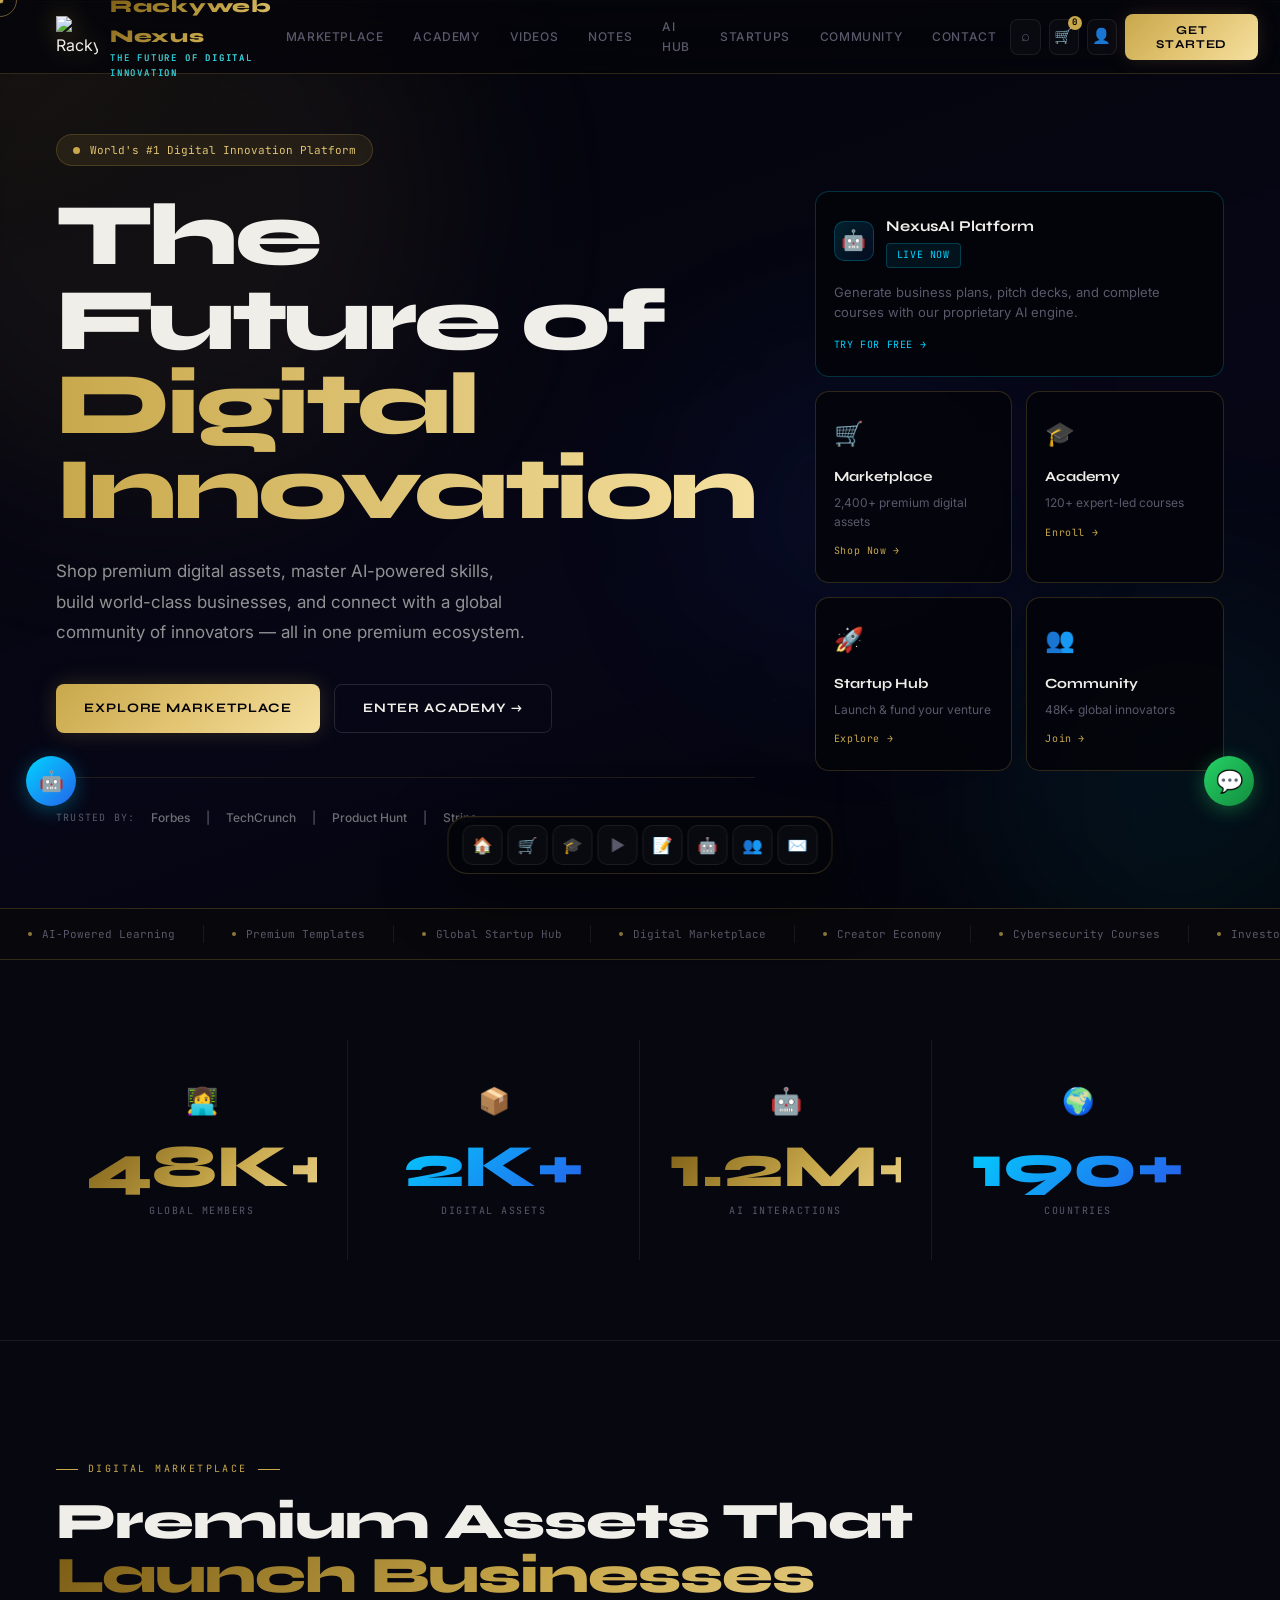
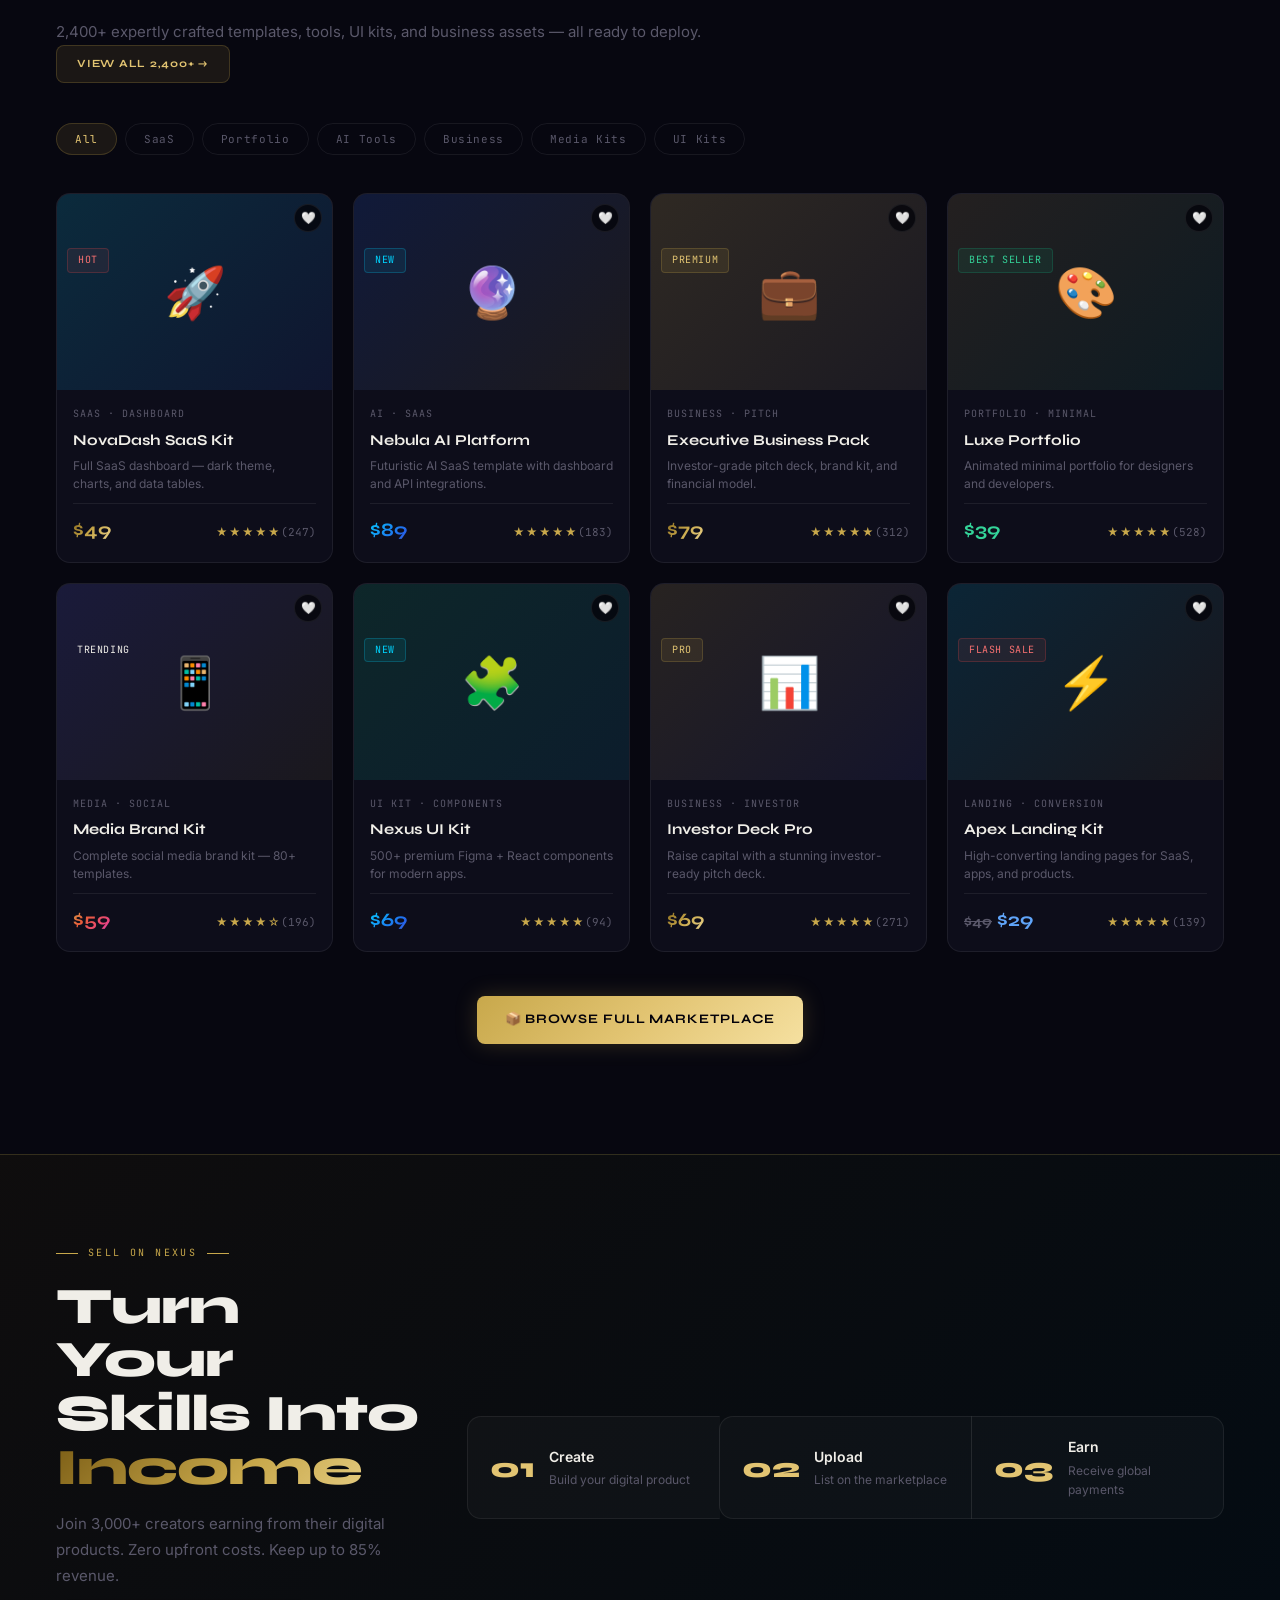
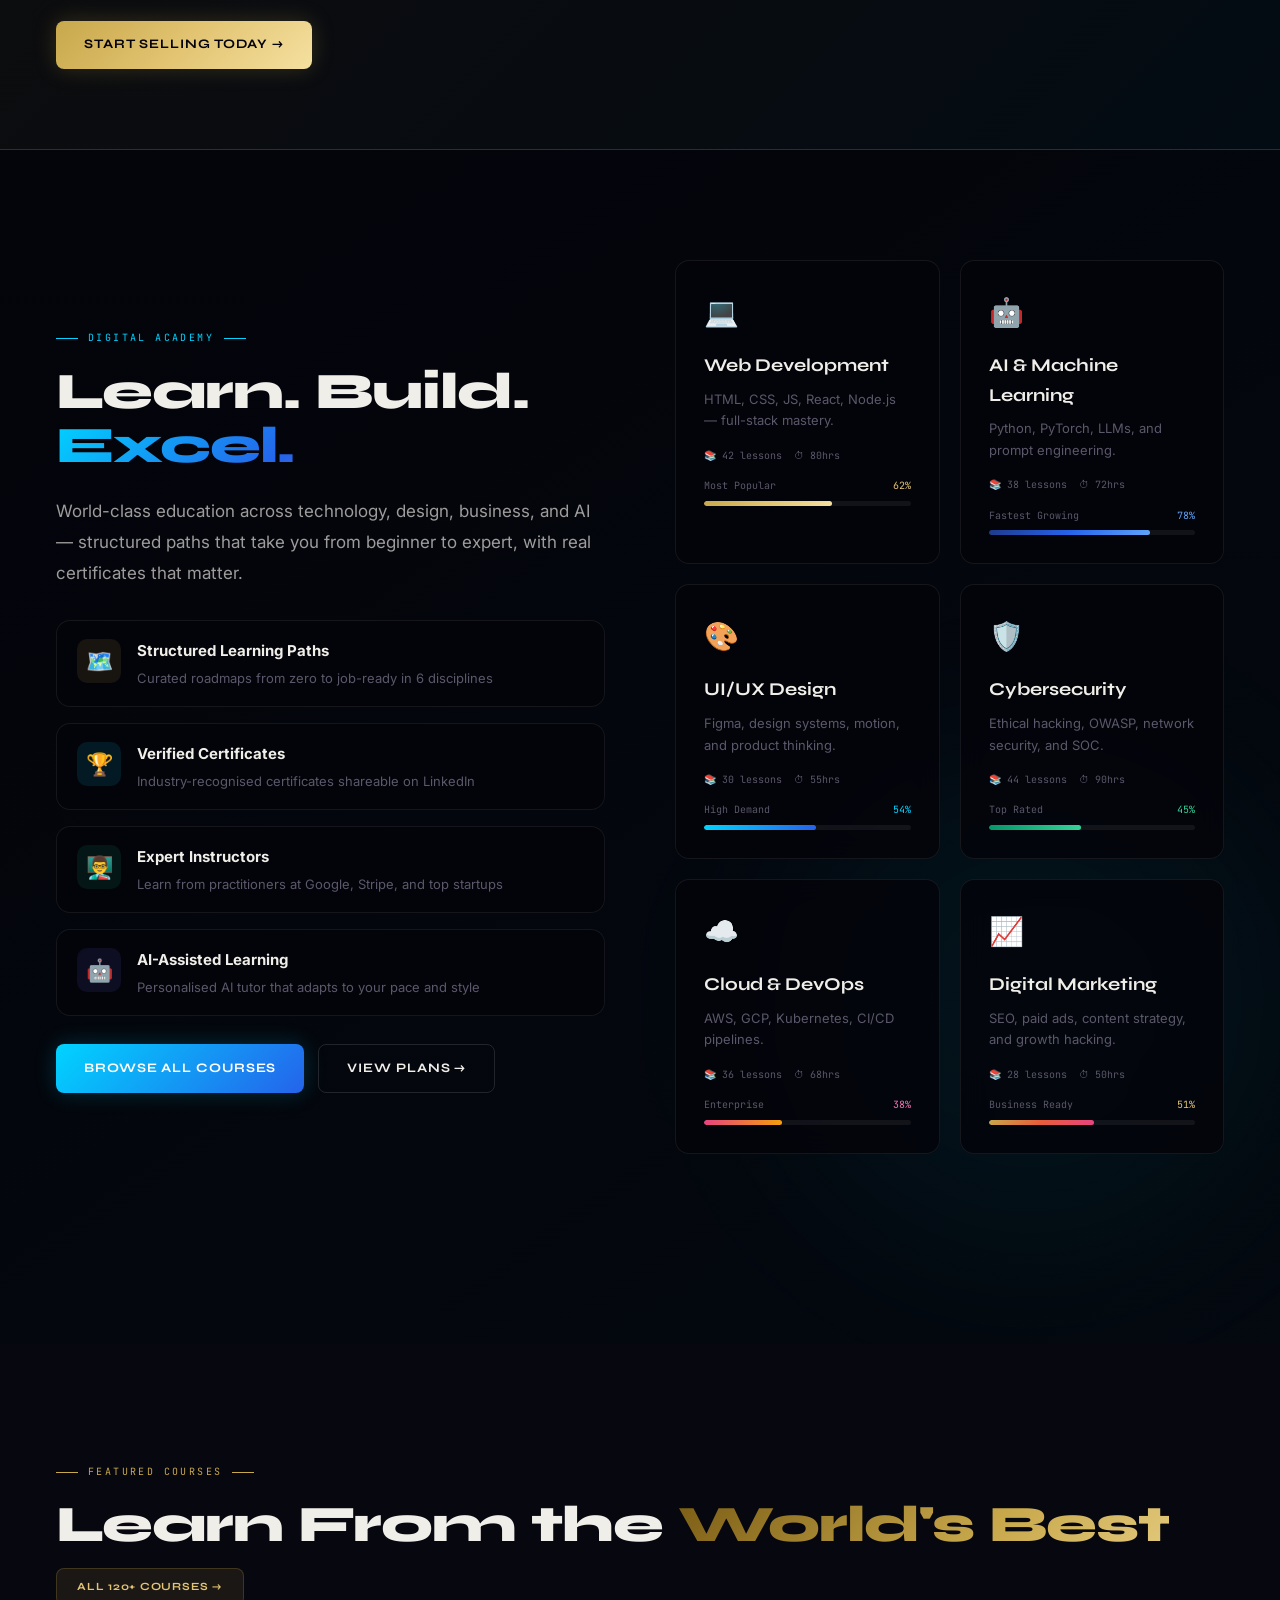
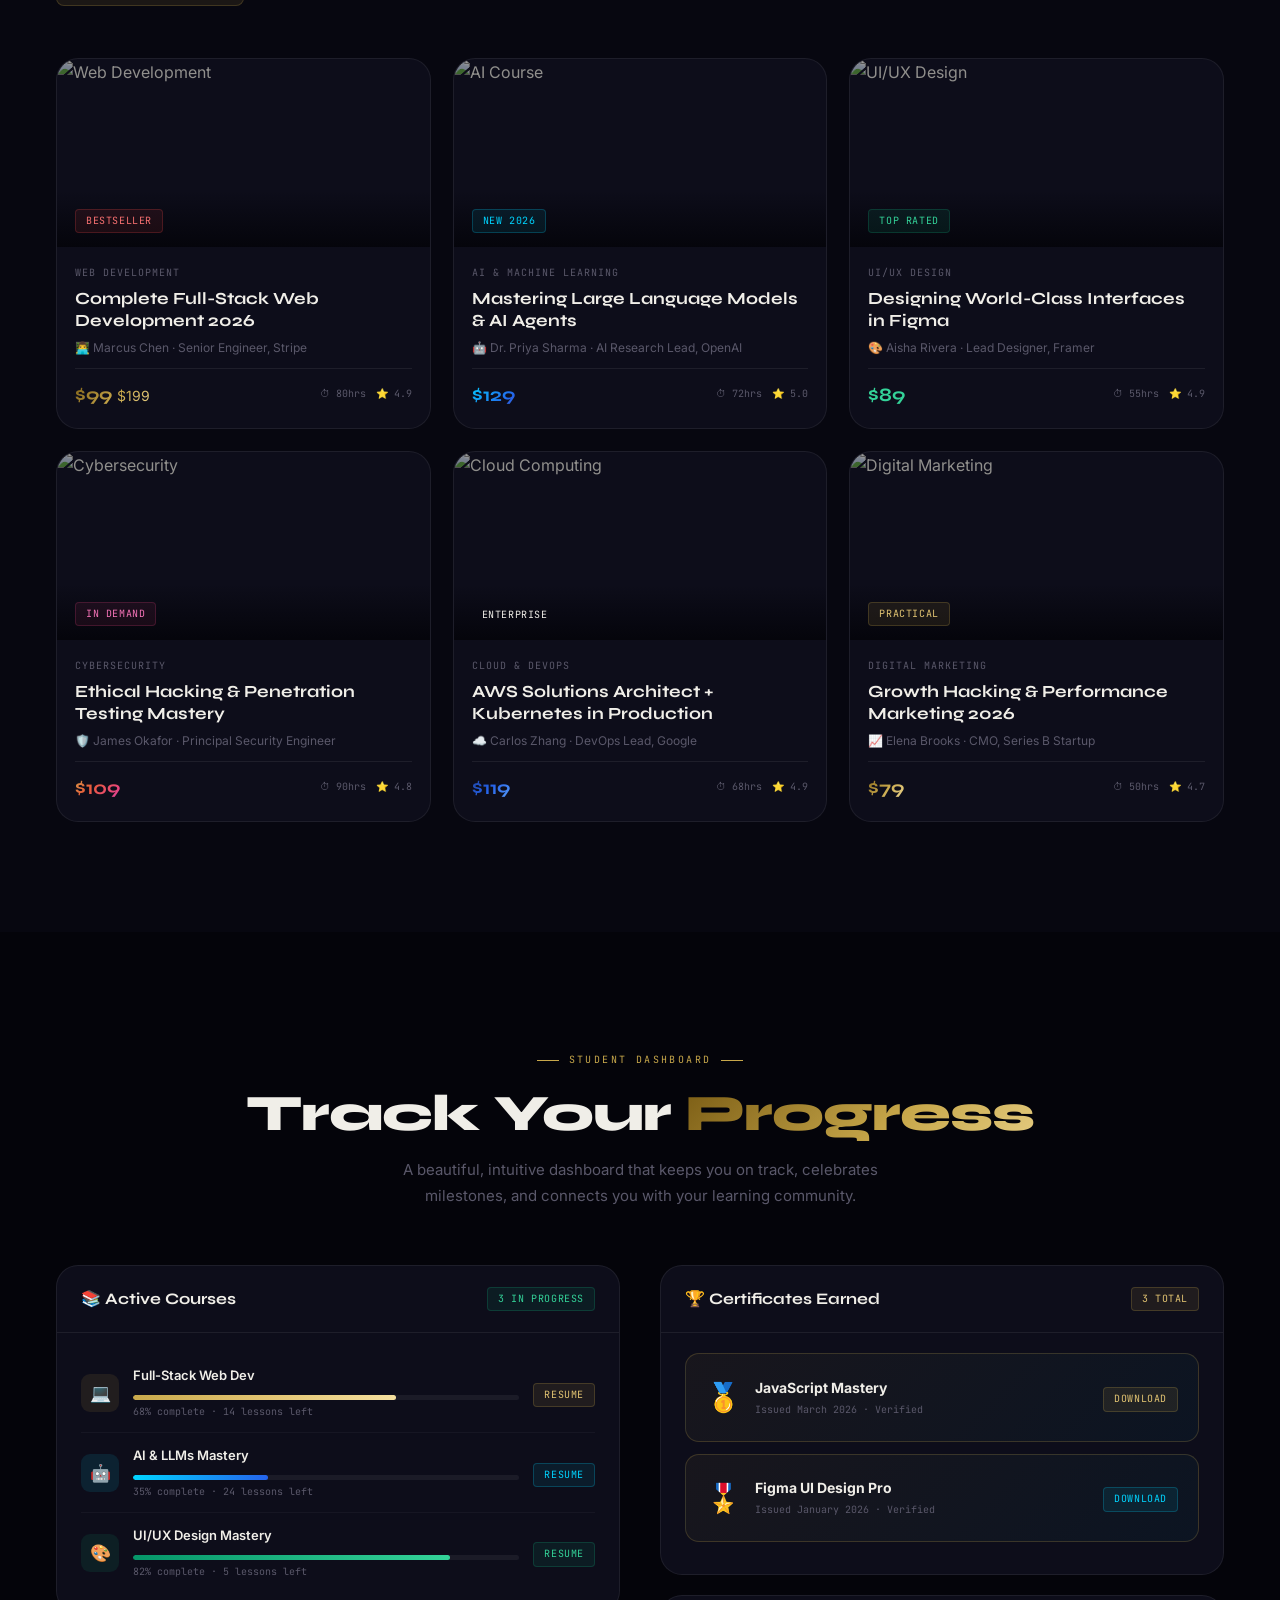
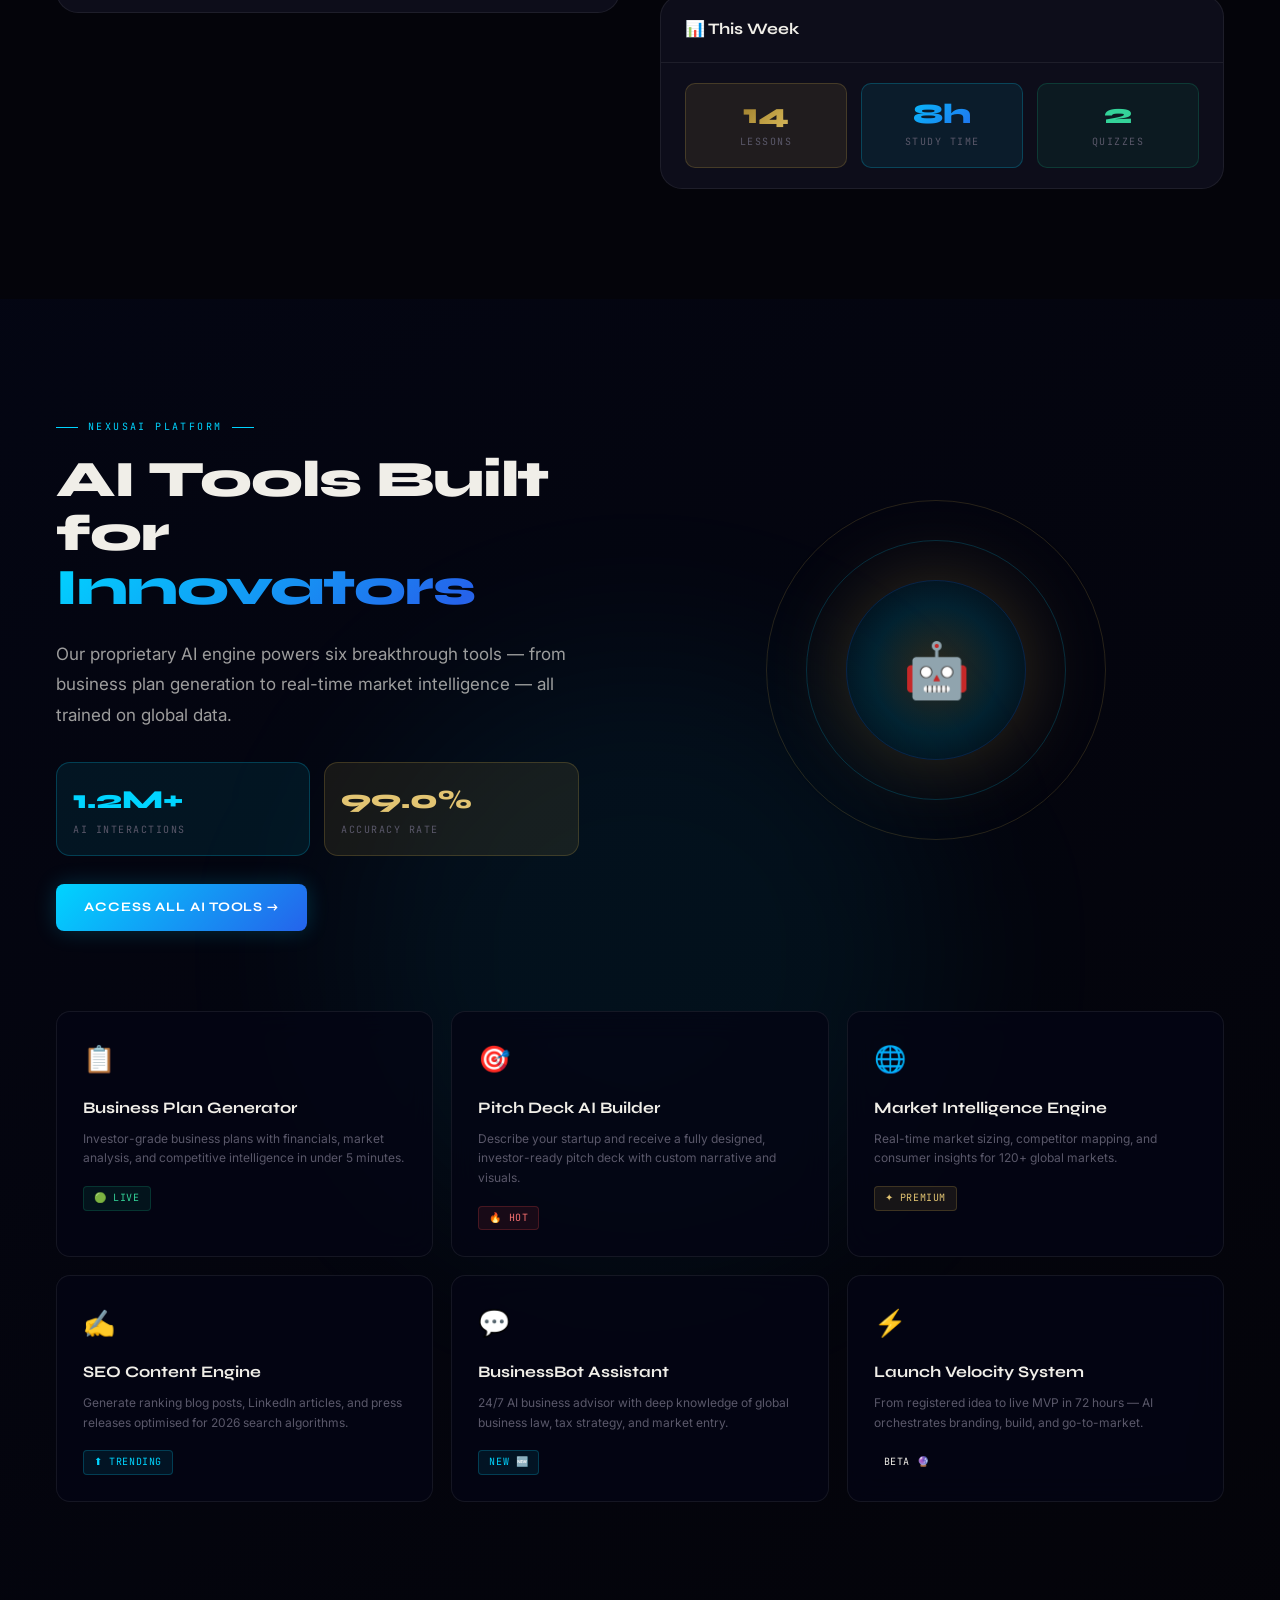
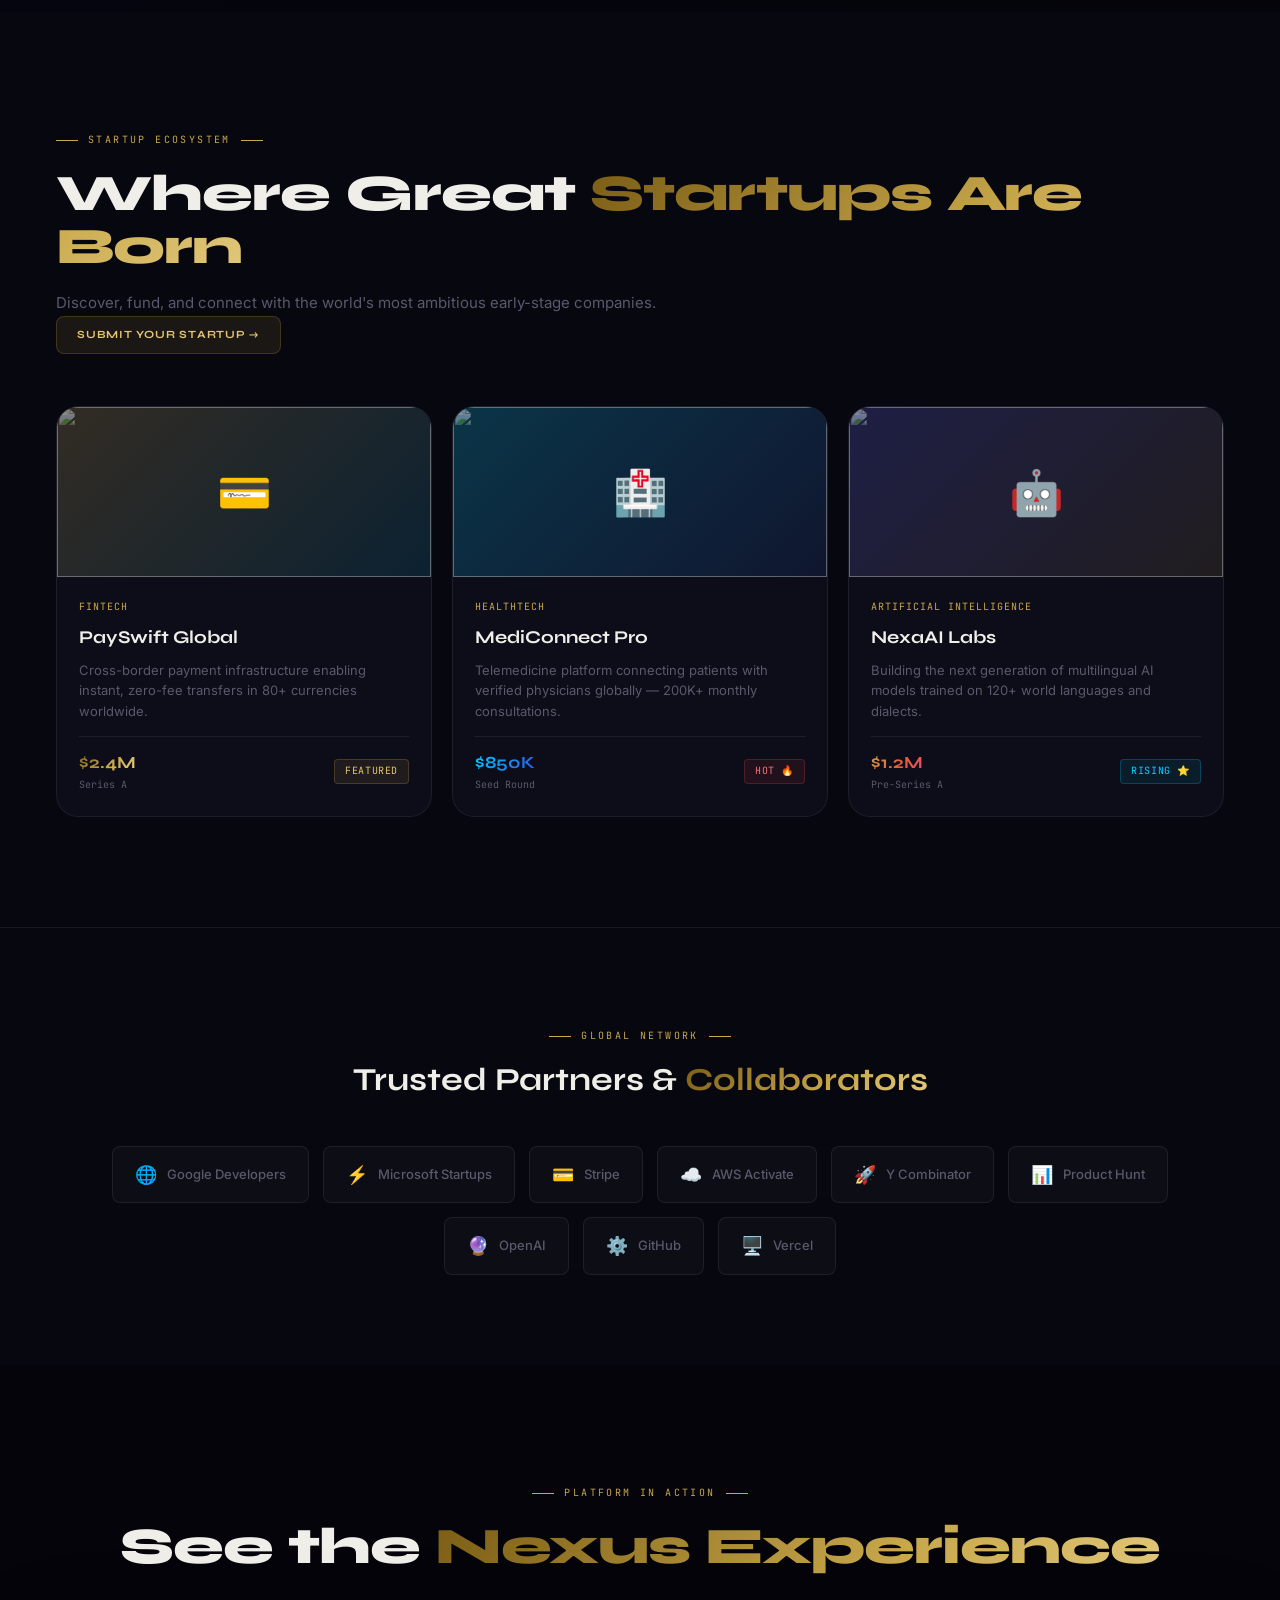
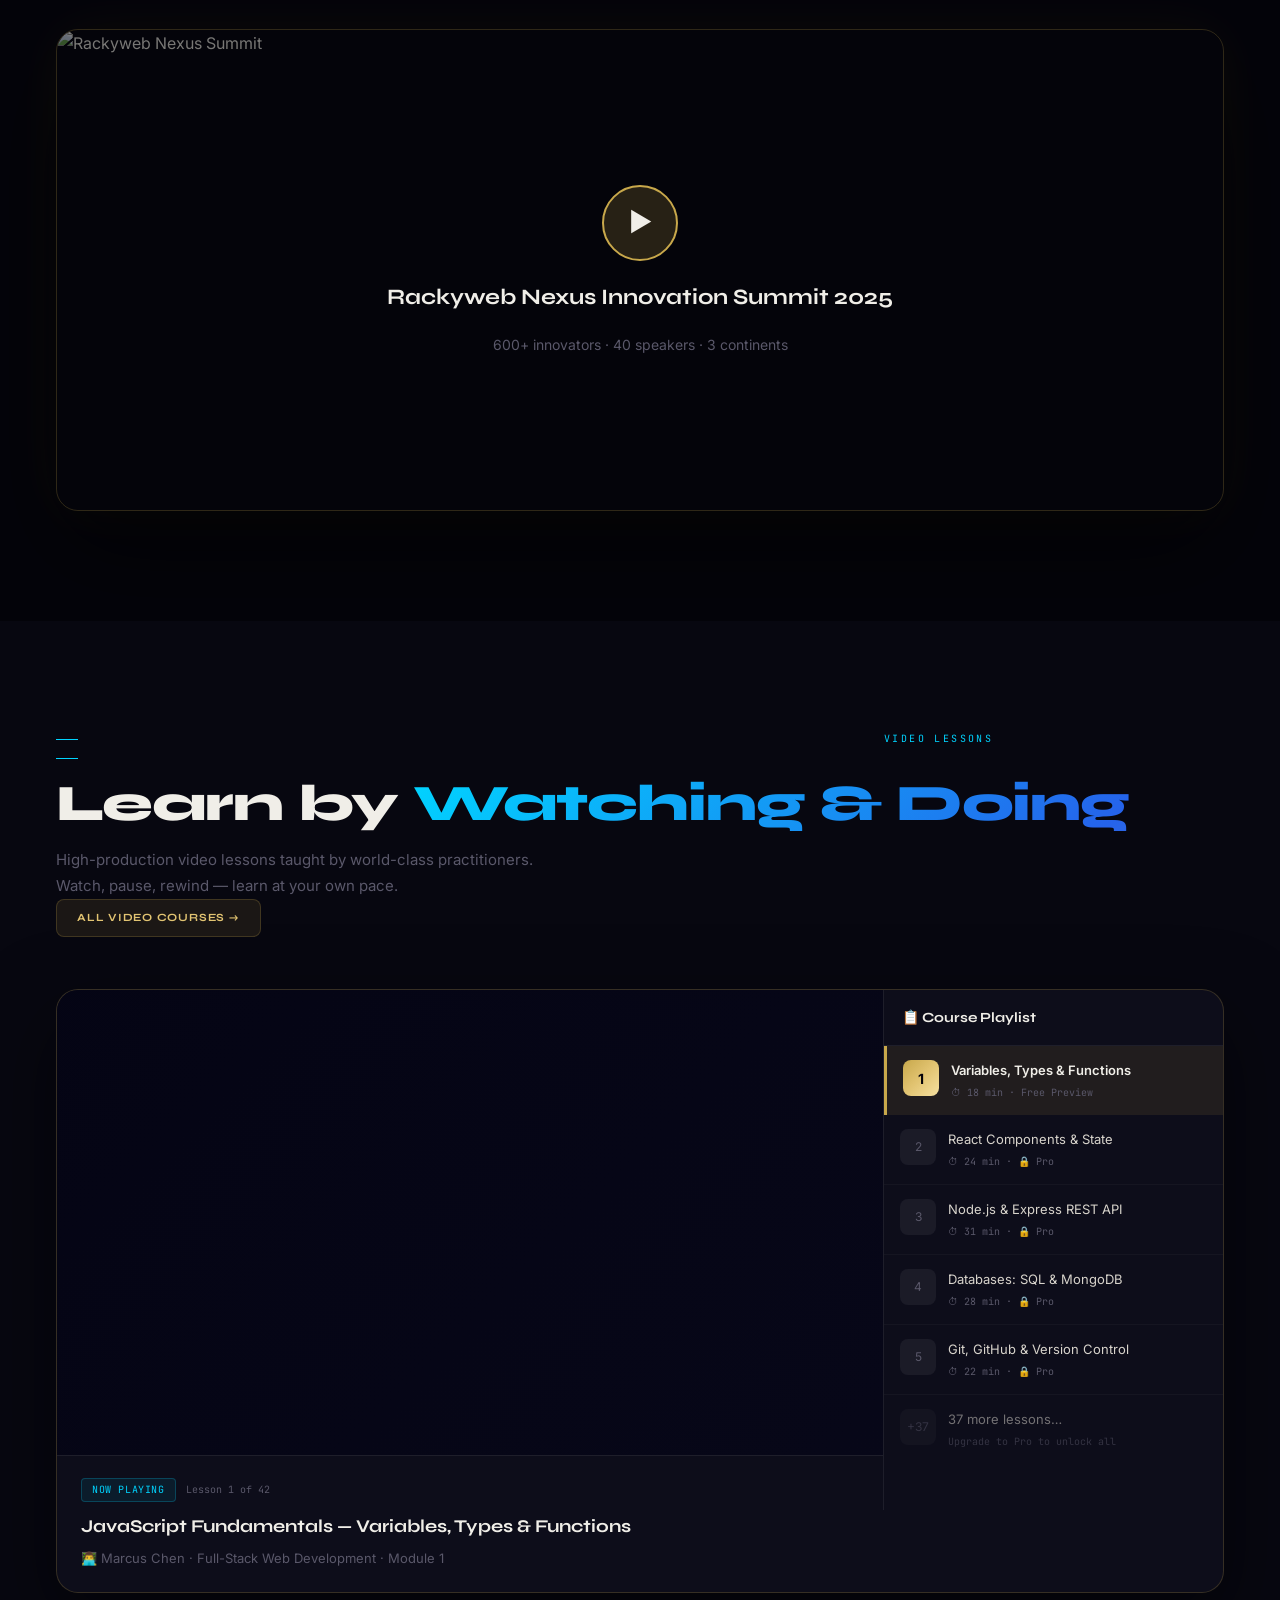
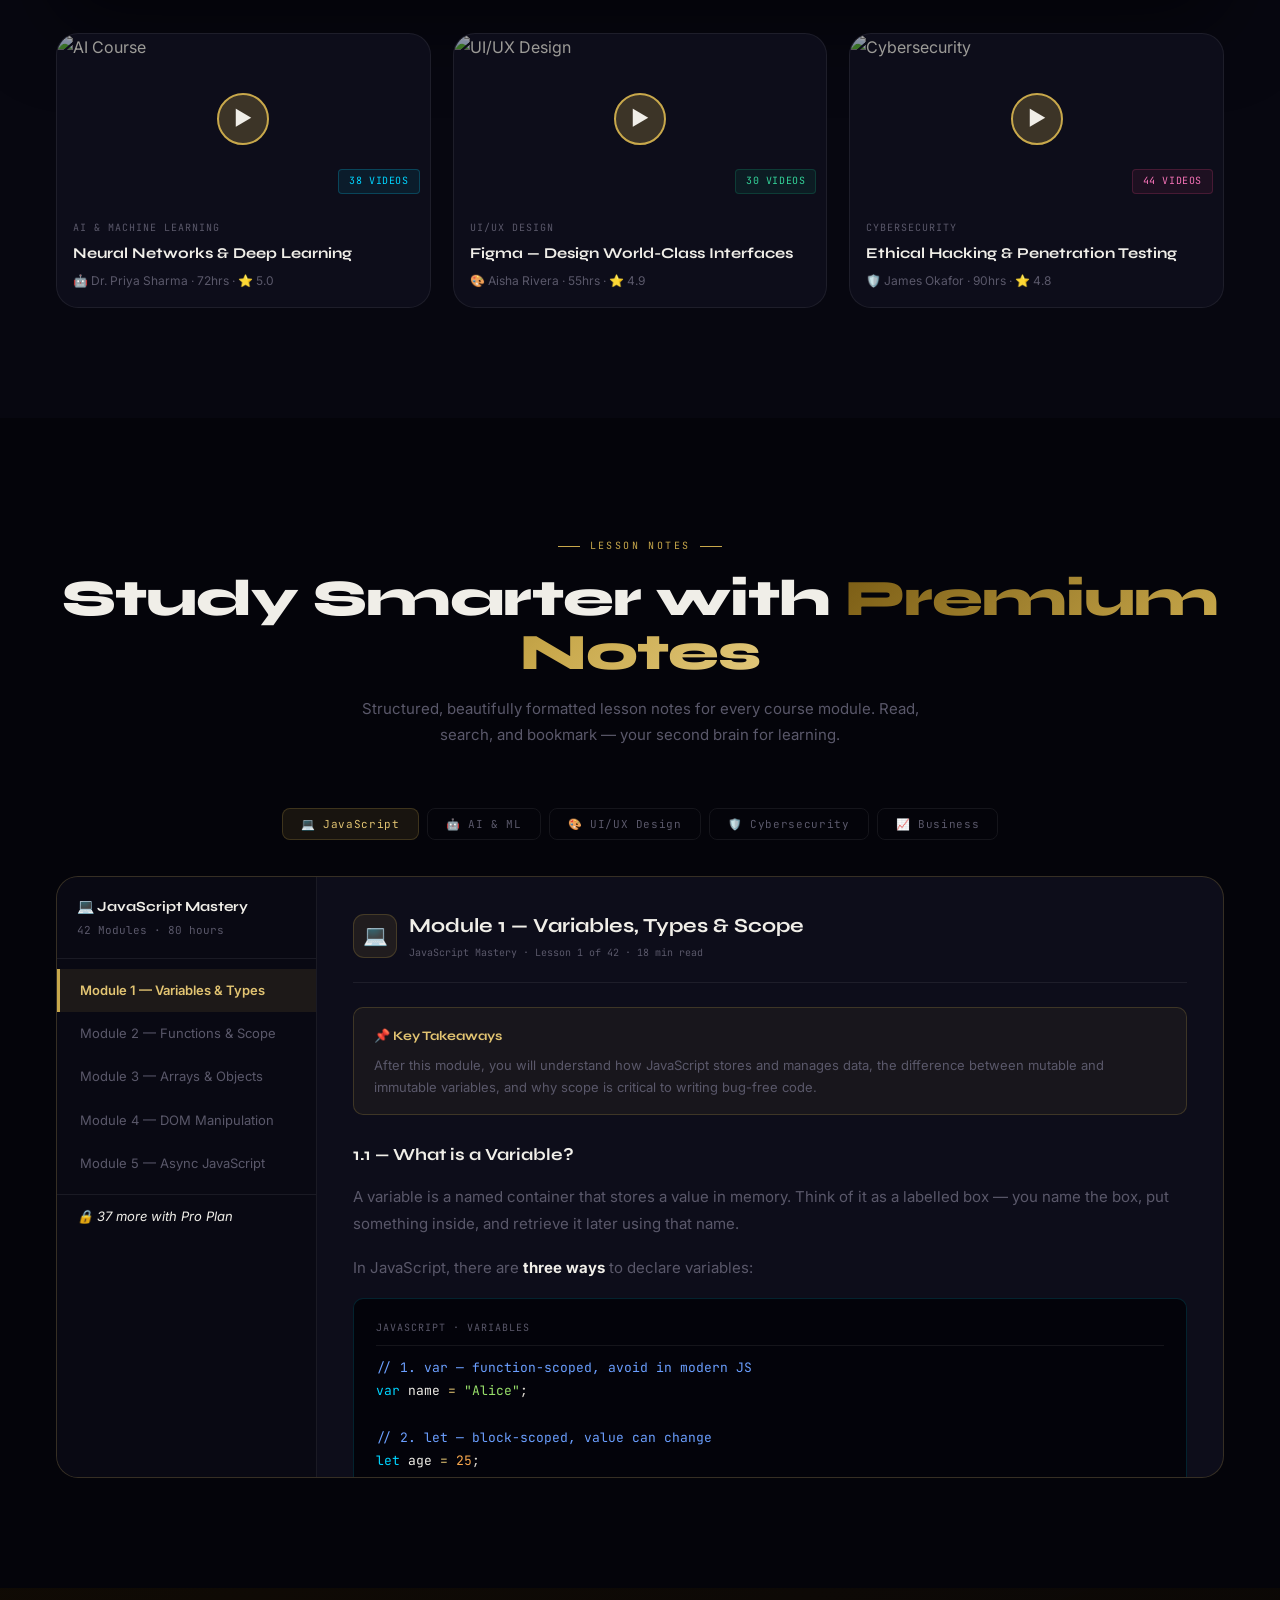
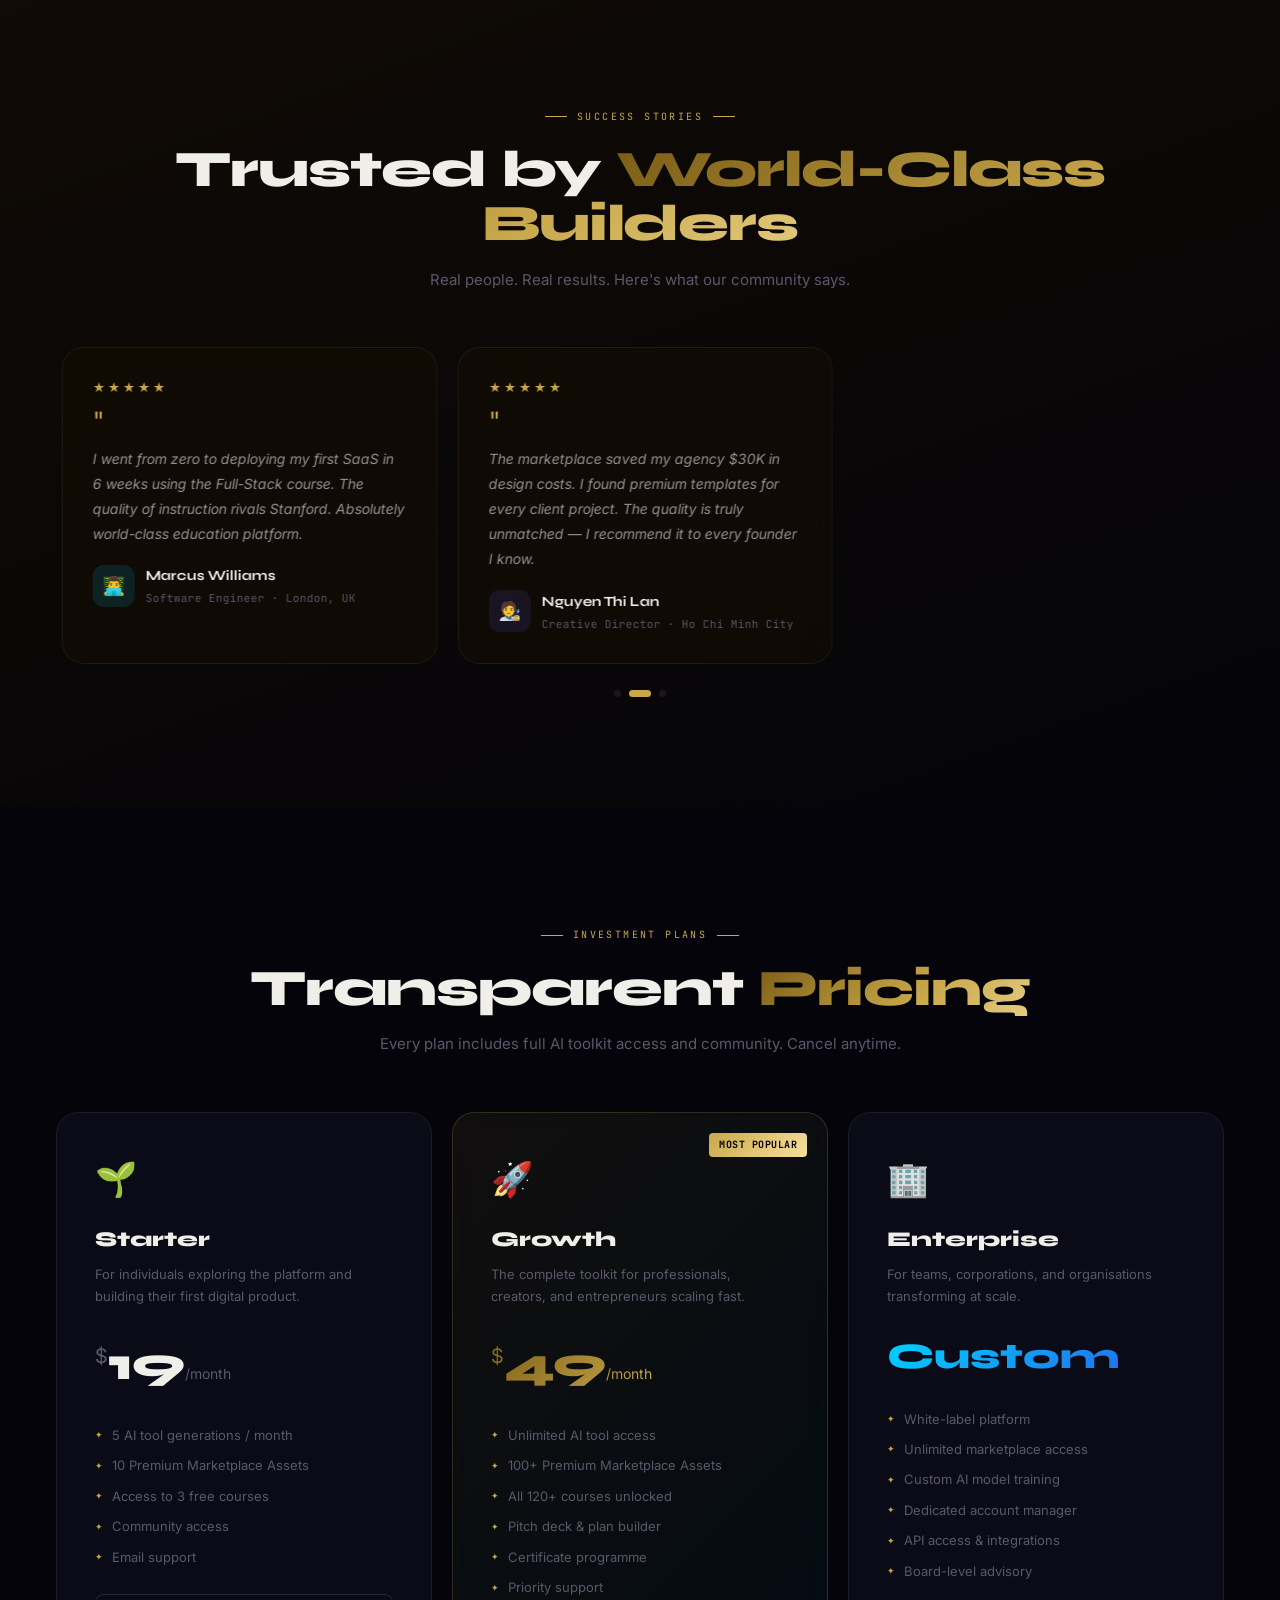
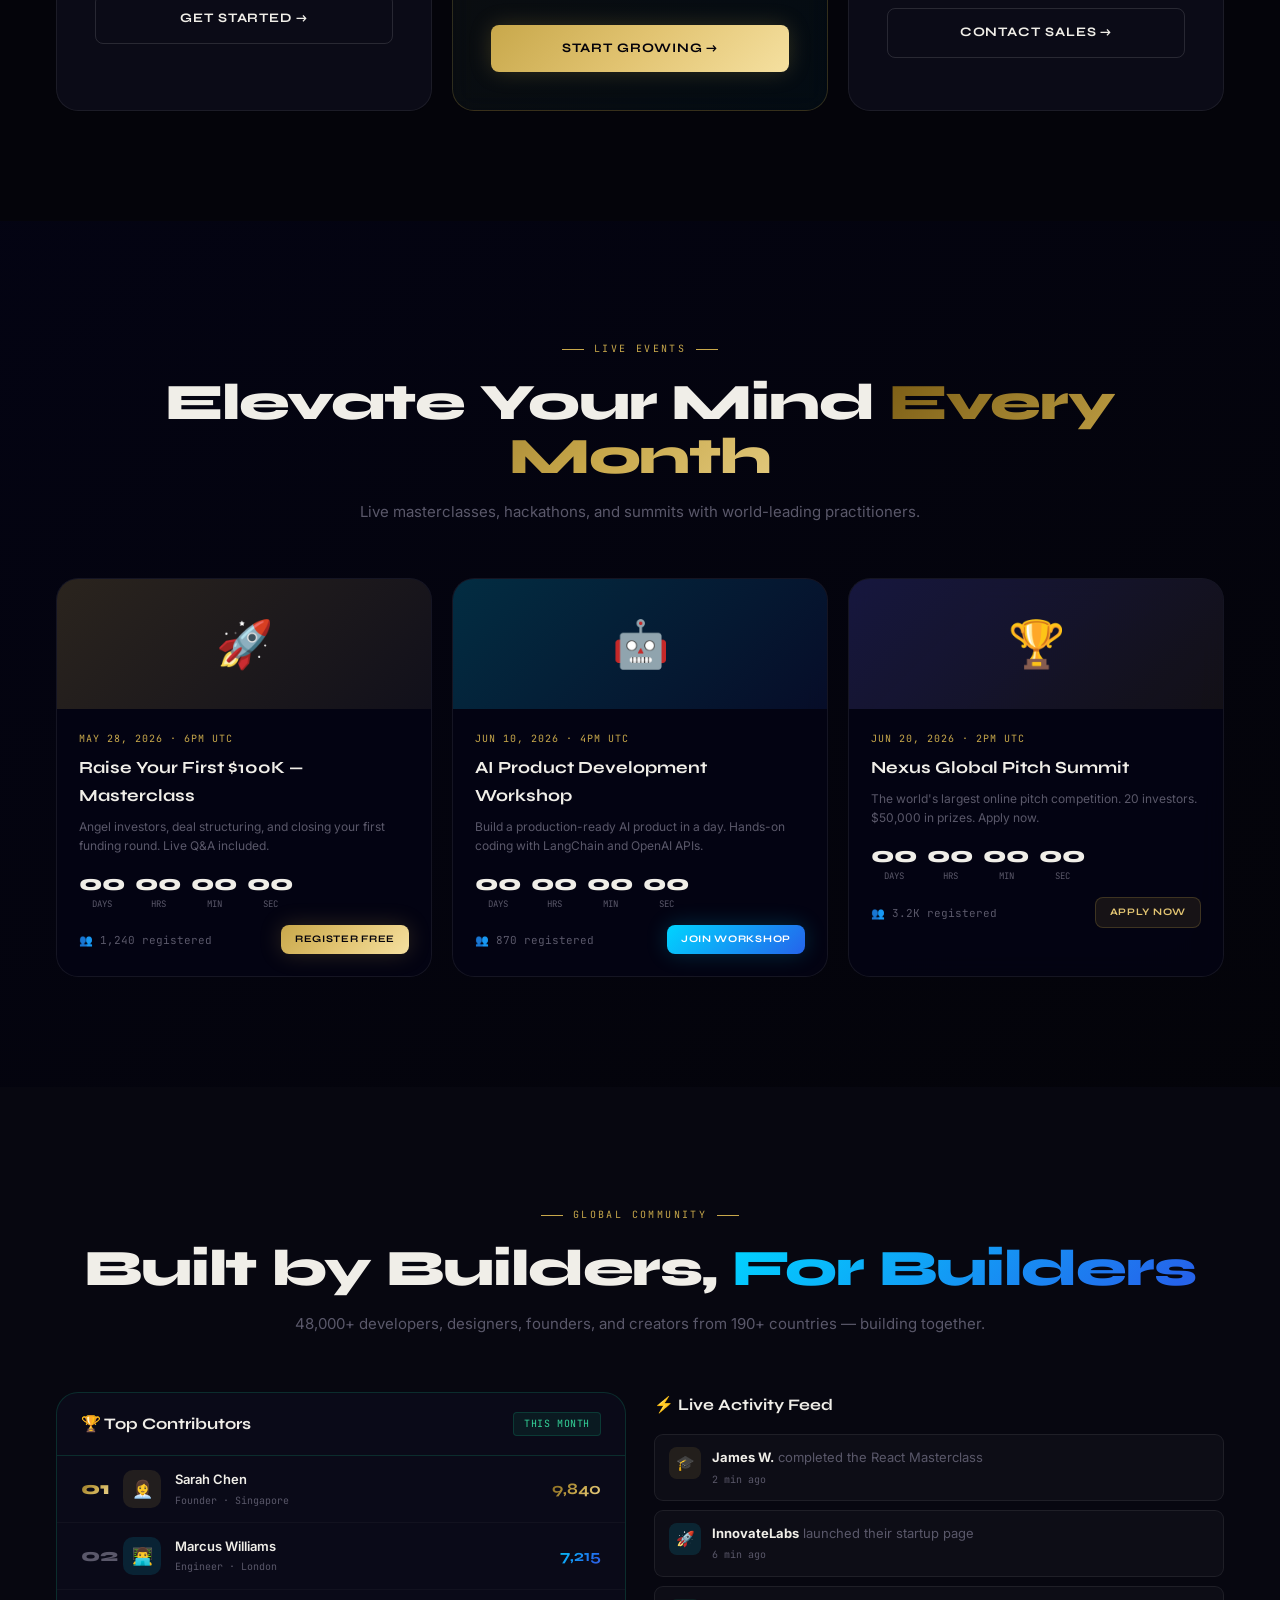
==== commit 81100b80: "Update index.html" ====
--- a/index.html
+++ b/index.html
@@ -14,7 +14,7 @@
 
 <!-- LOADER -->
 <div id="loader">
-  <img class="ld-logo" src="img/logo.png" alt="Rackyweb Nexus">
+  <img class="ld-logo" src="logo.png" alt="Rackyweb Nexus">
   <div class="ld-track"><div class="ld-bar"></div></div>
   <div class="ld-txt">The Future of Digital Innovation</div>
 </div>
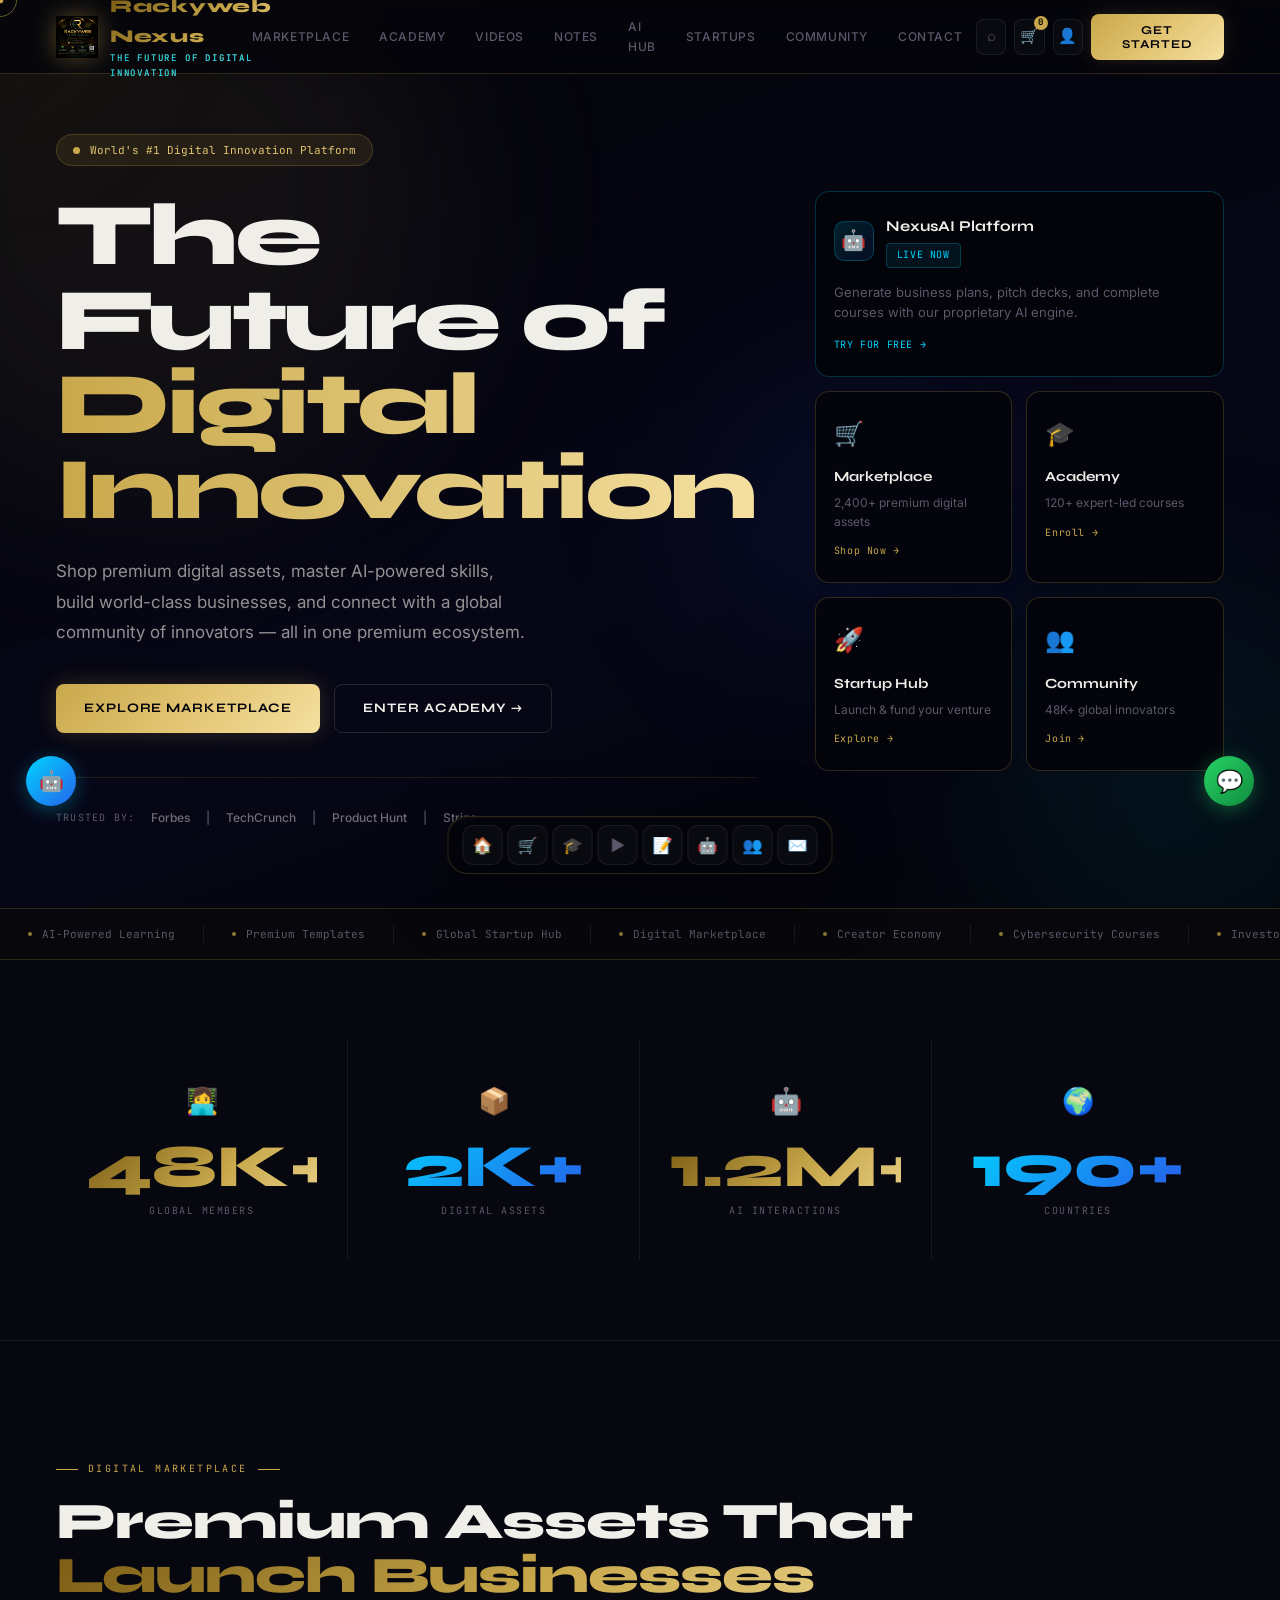
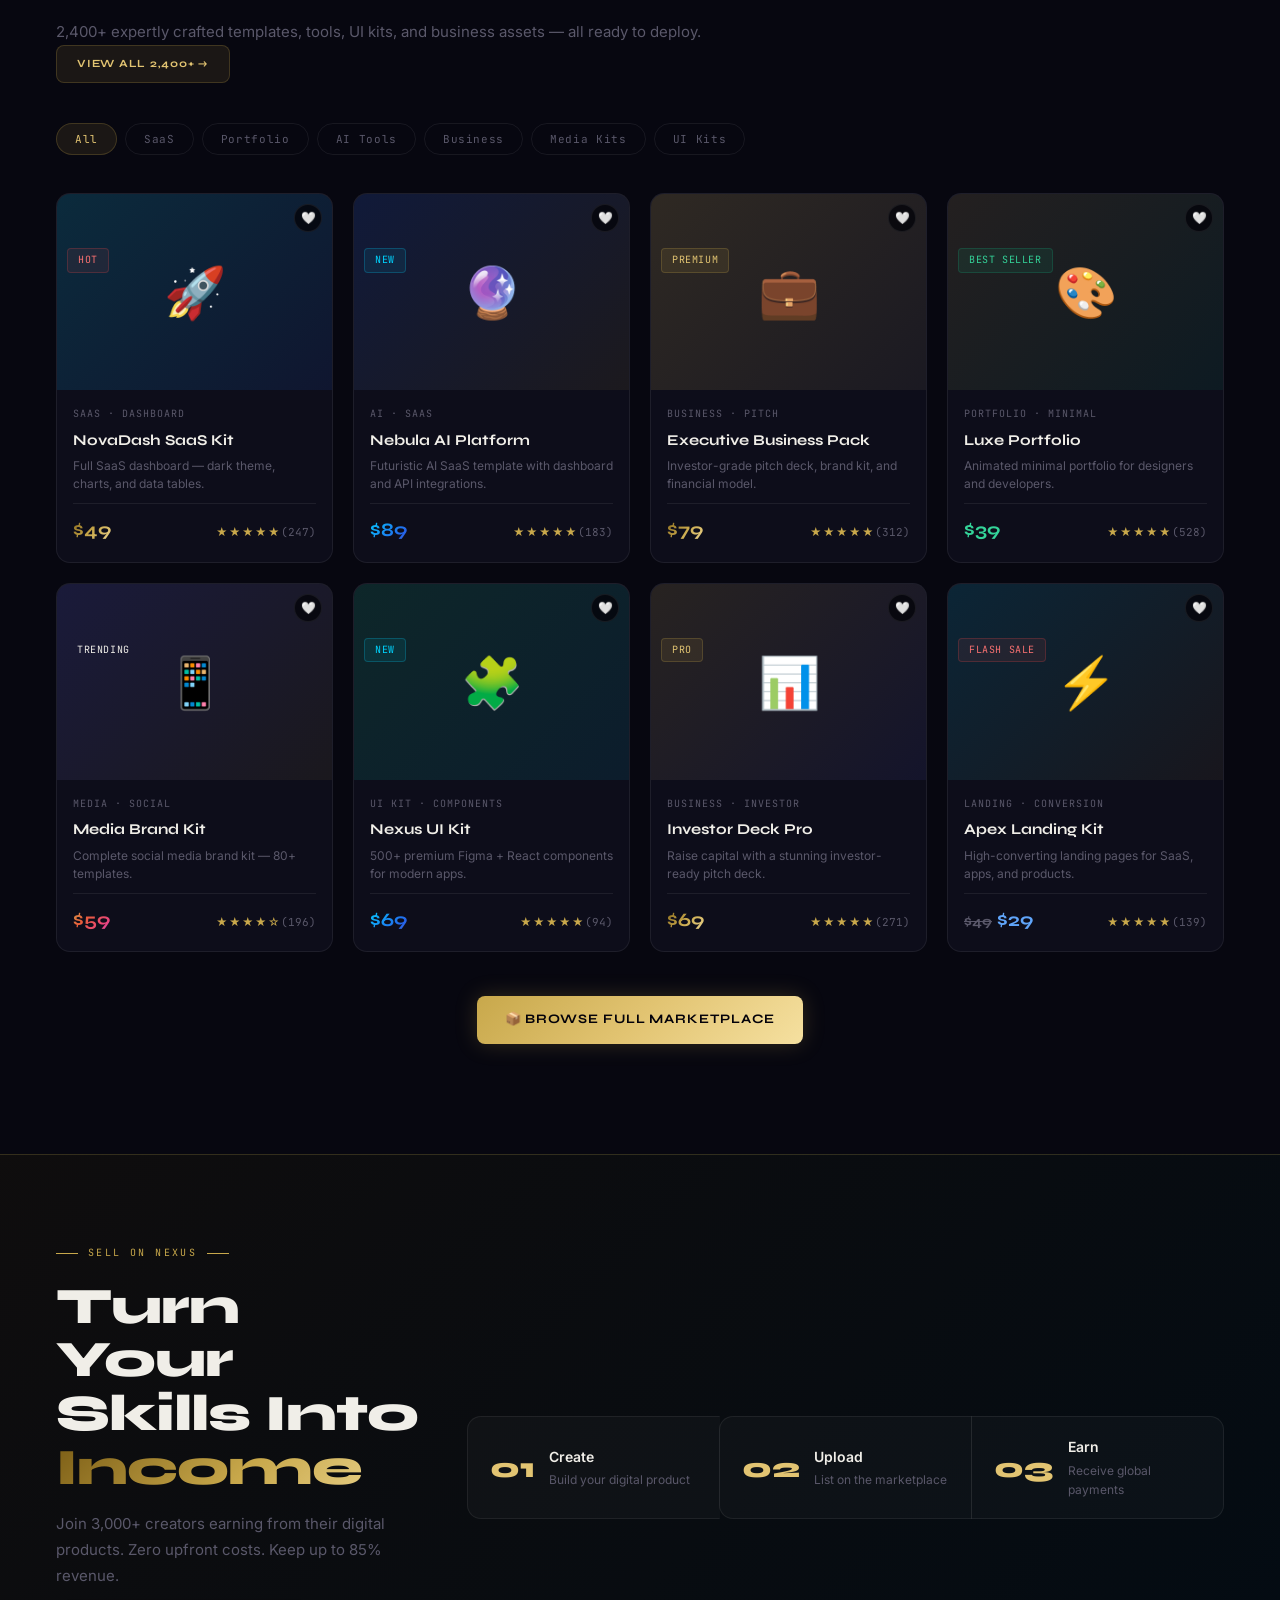
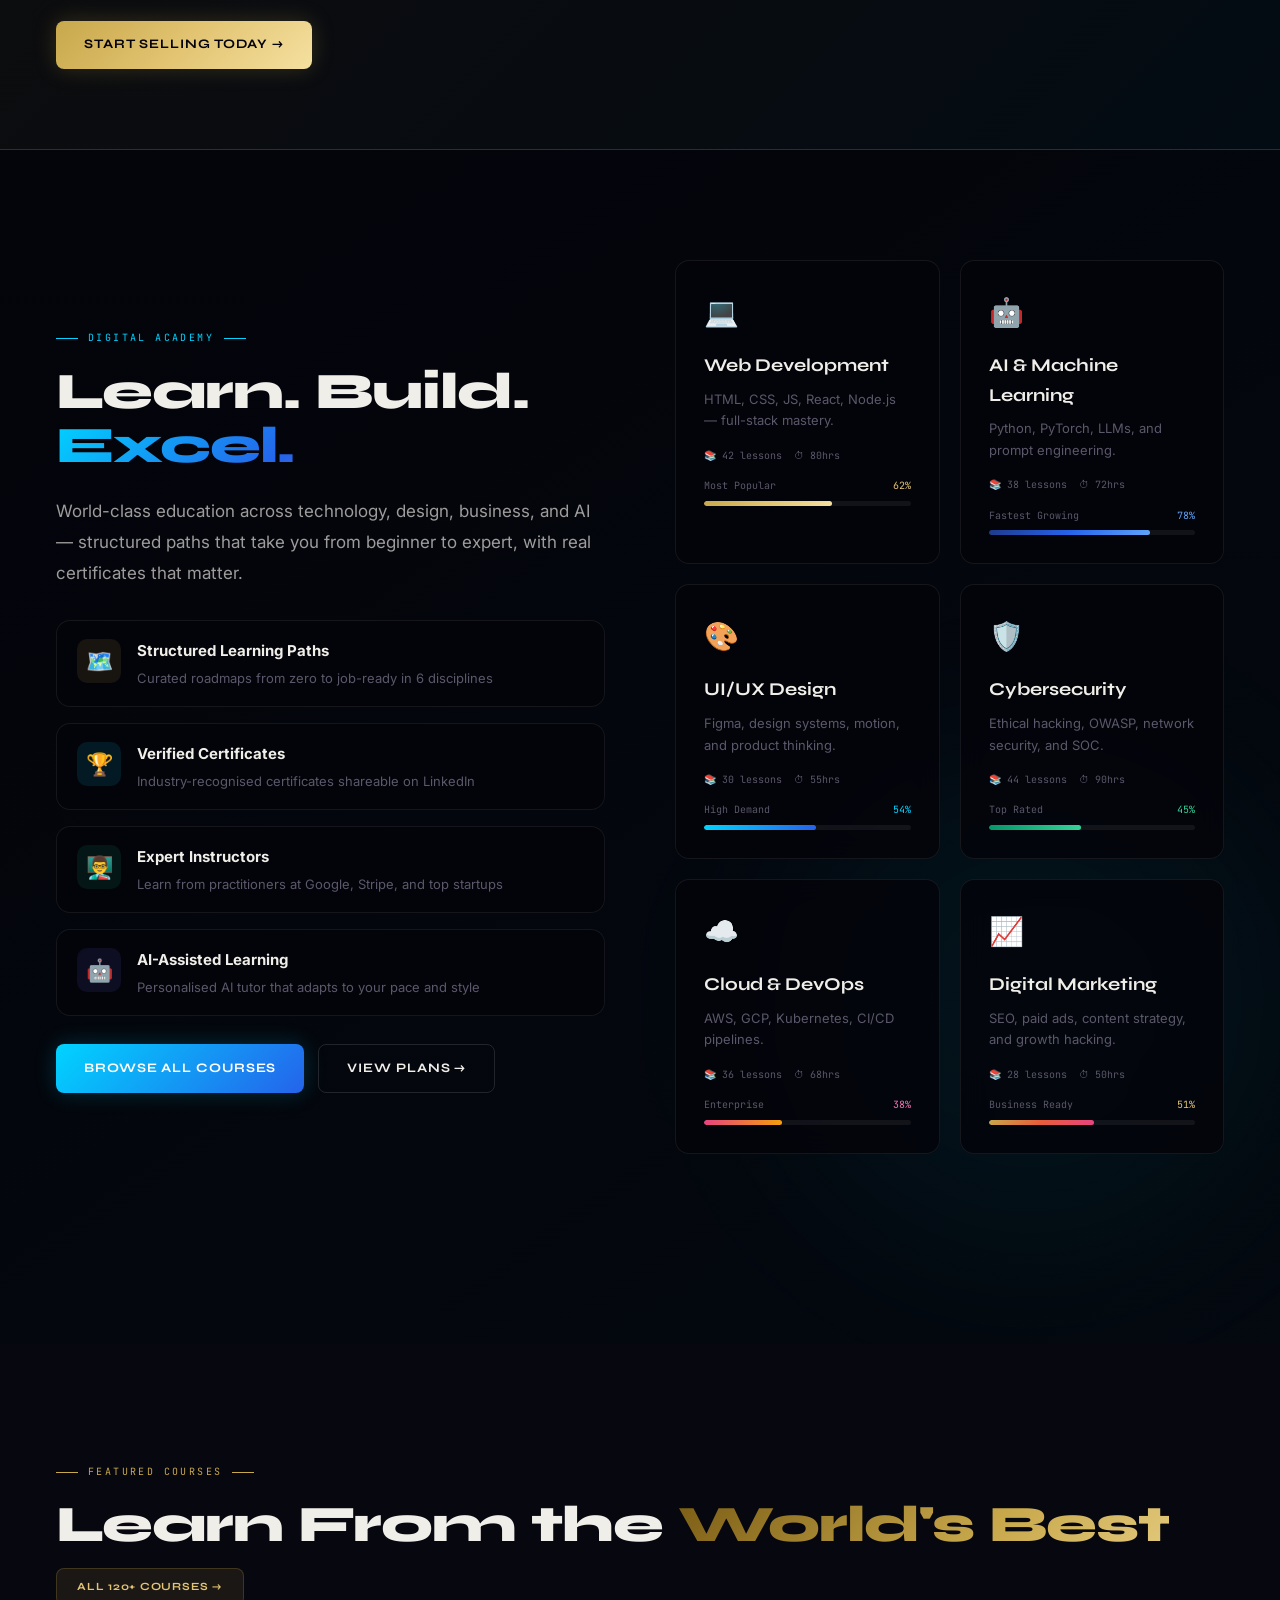
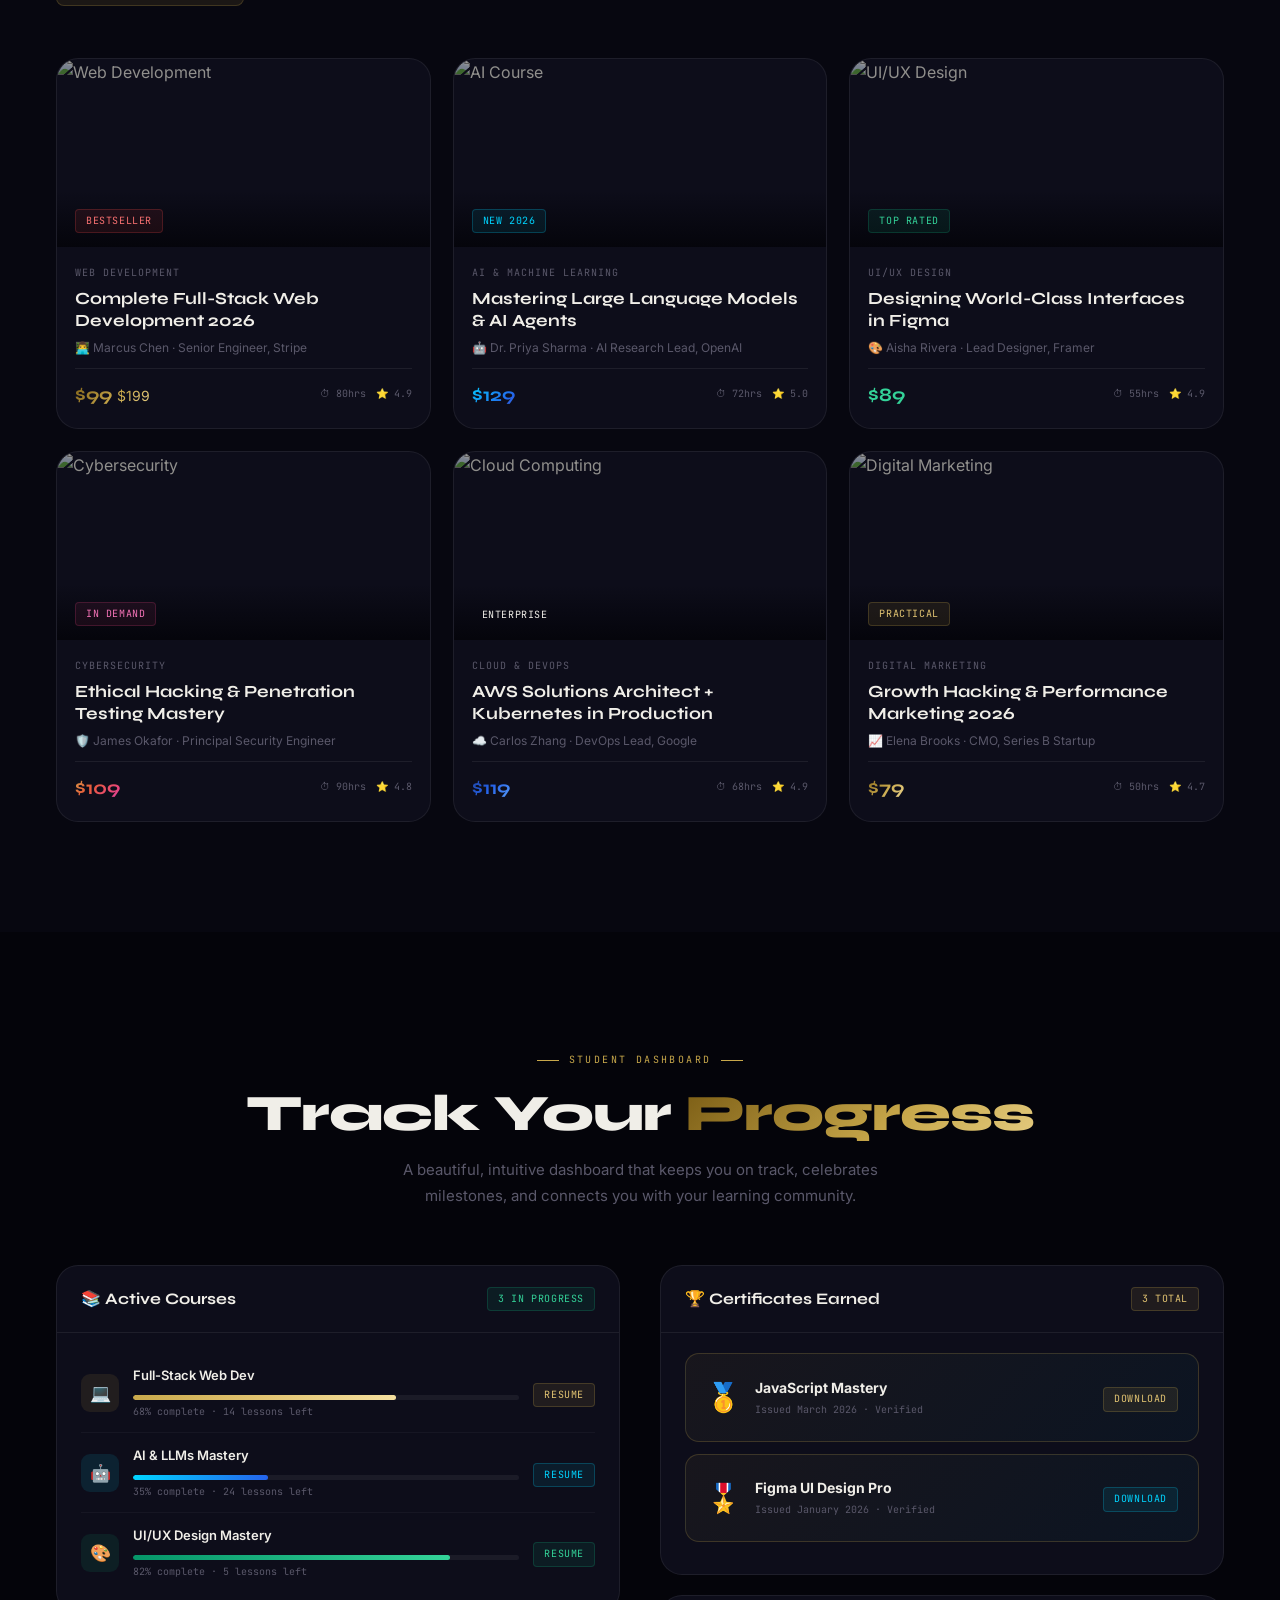
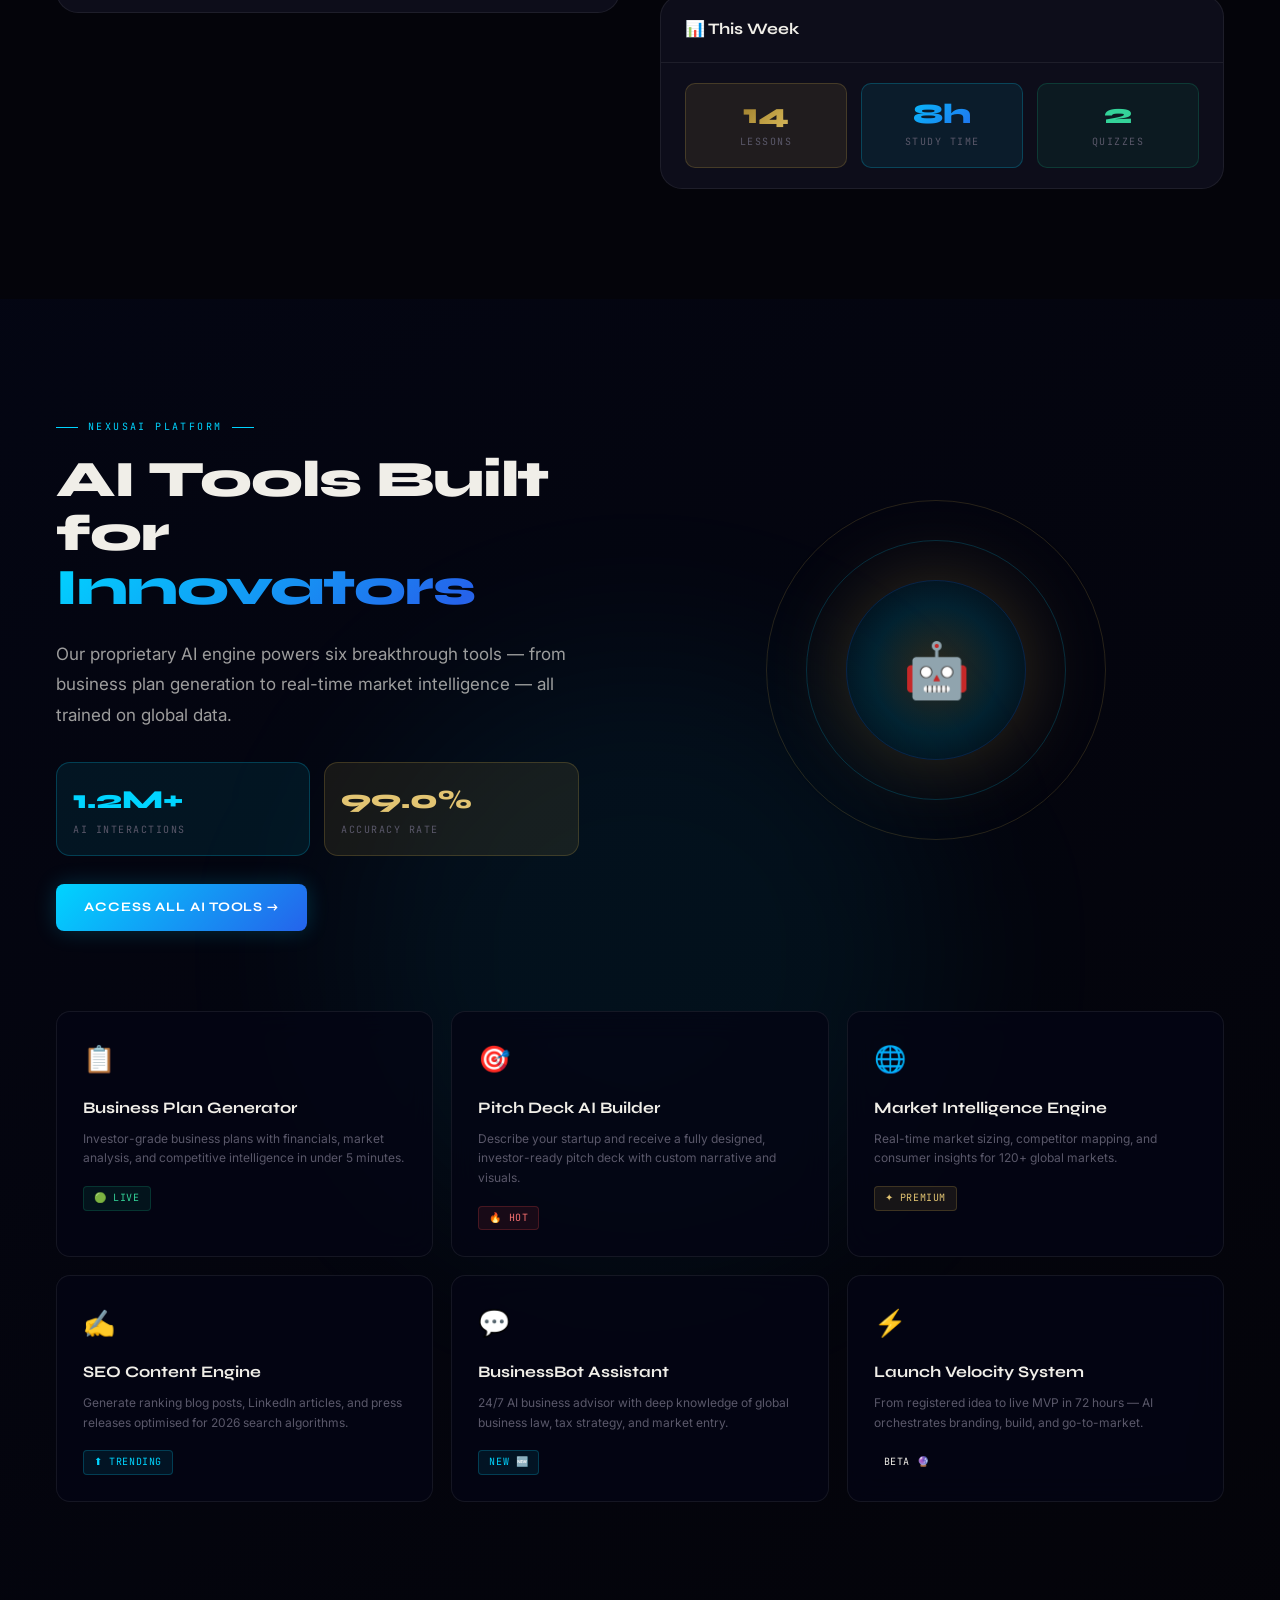
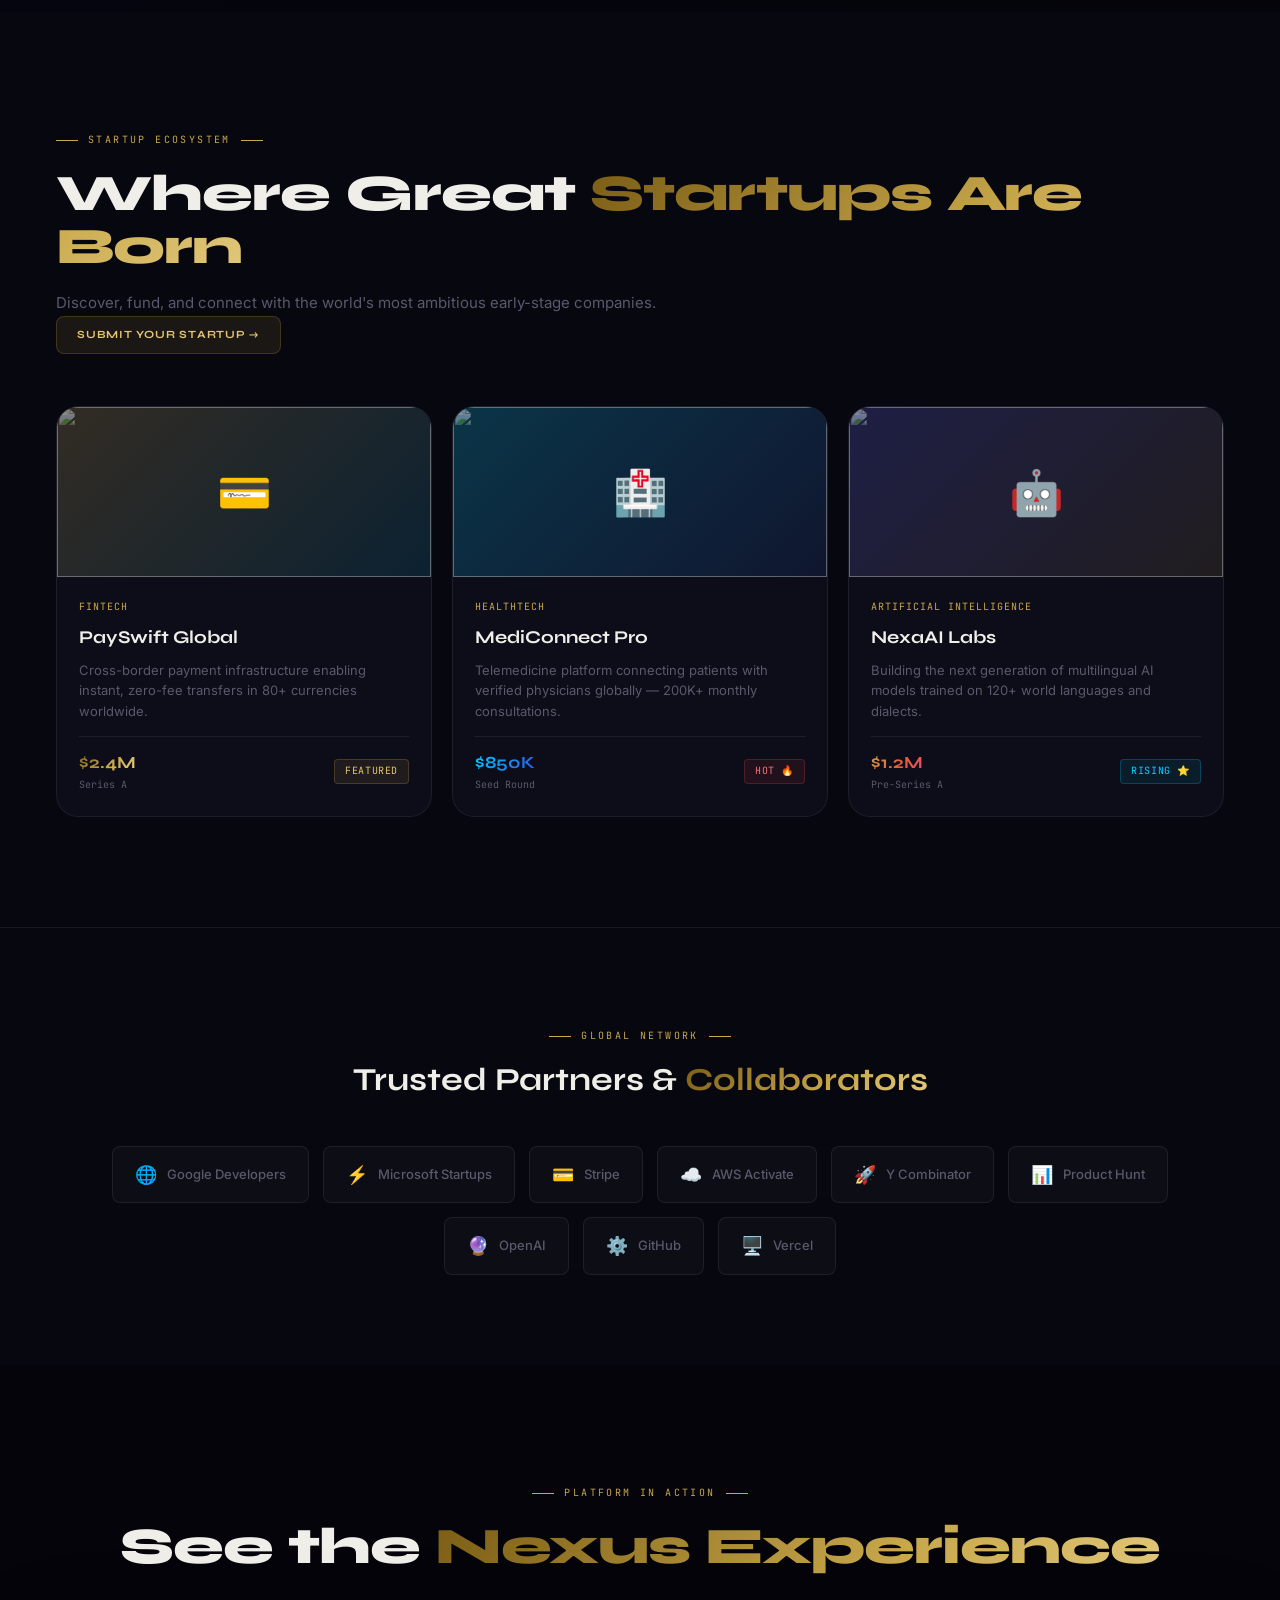
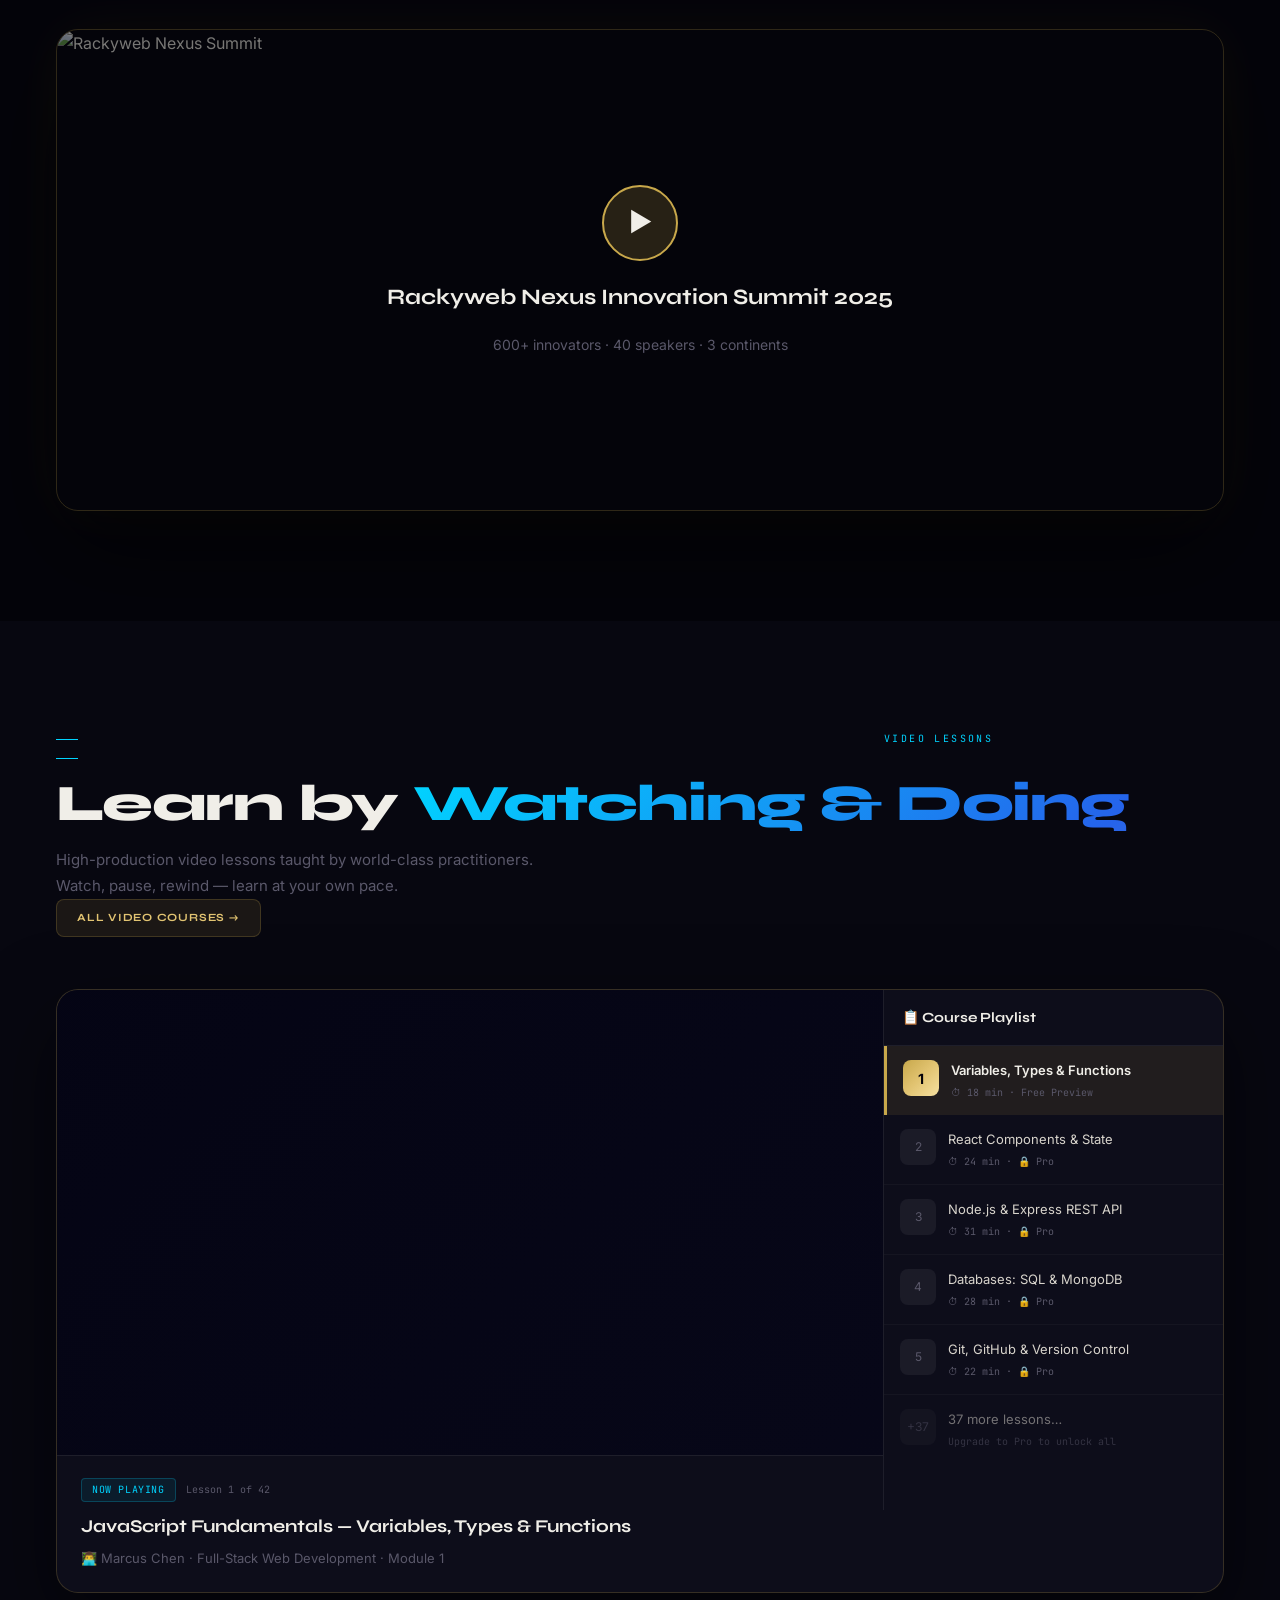
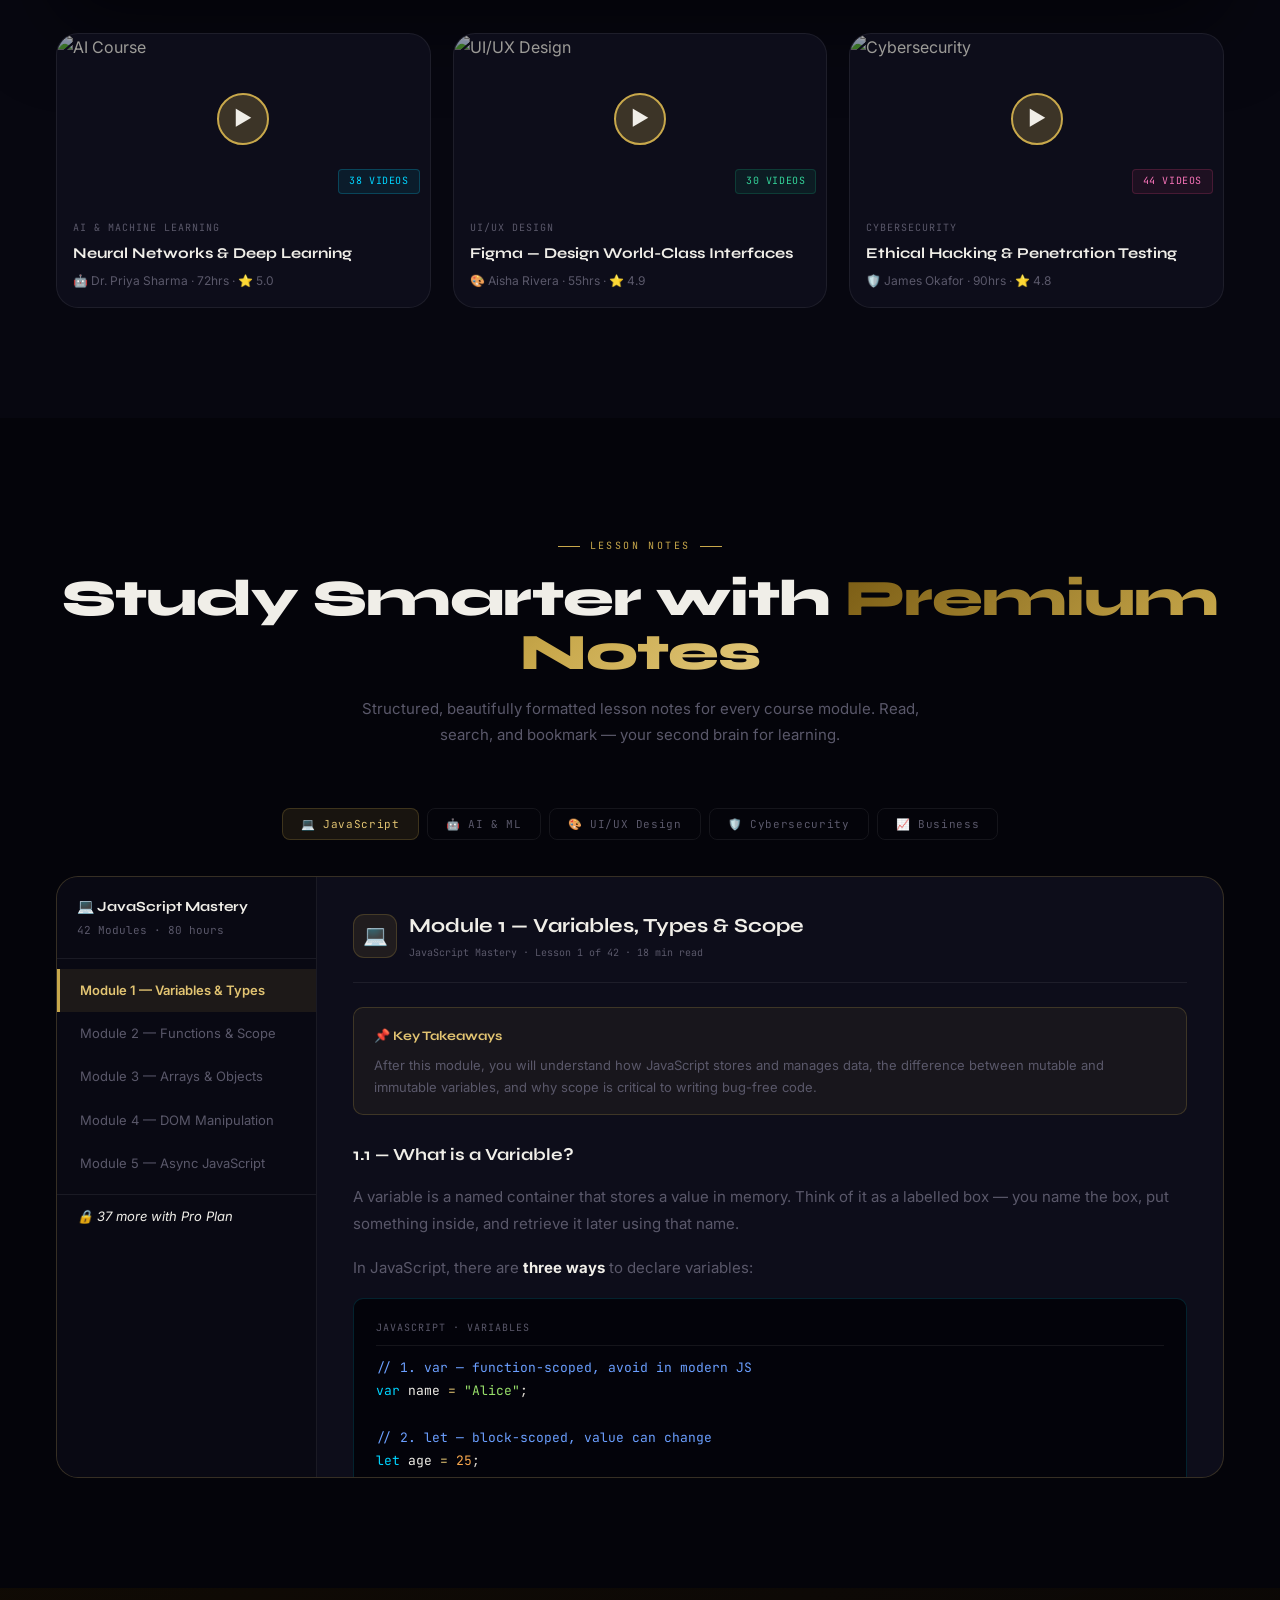
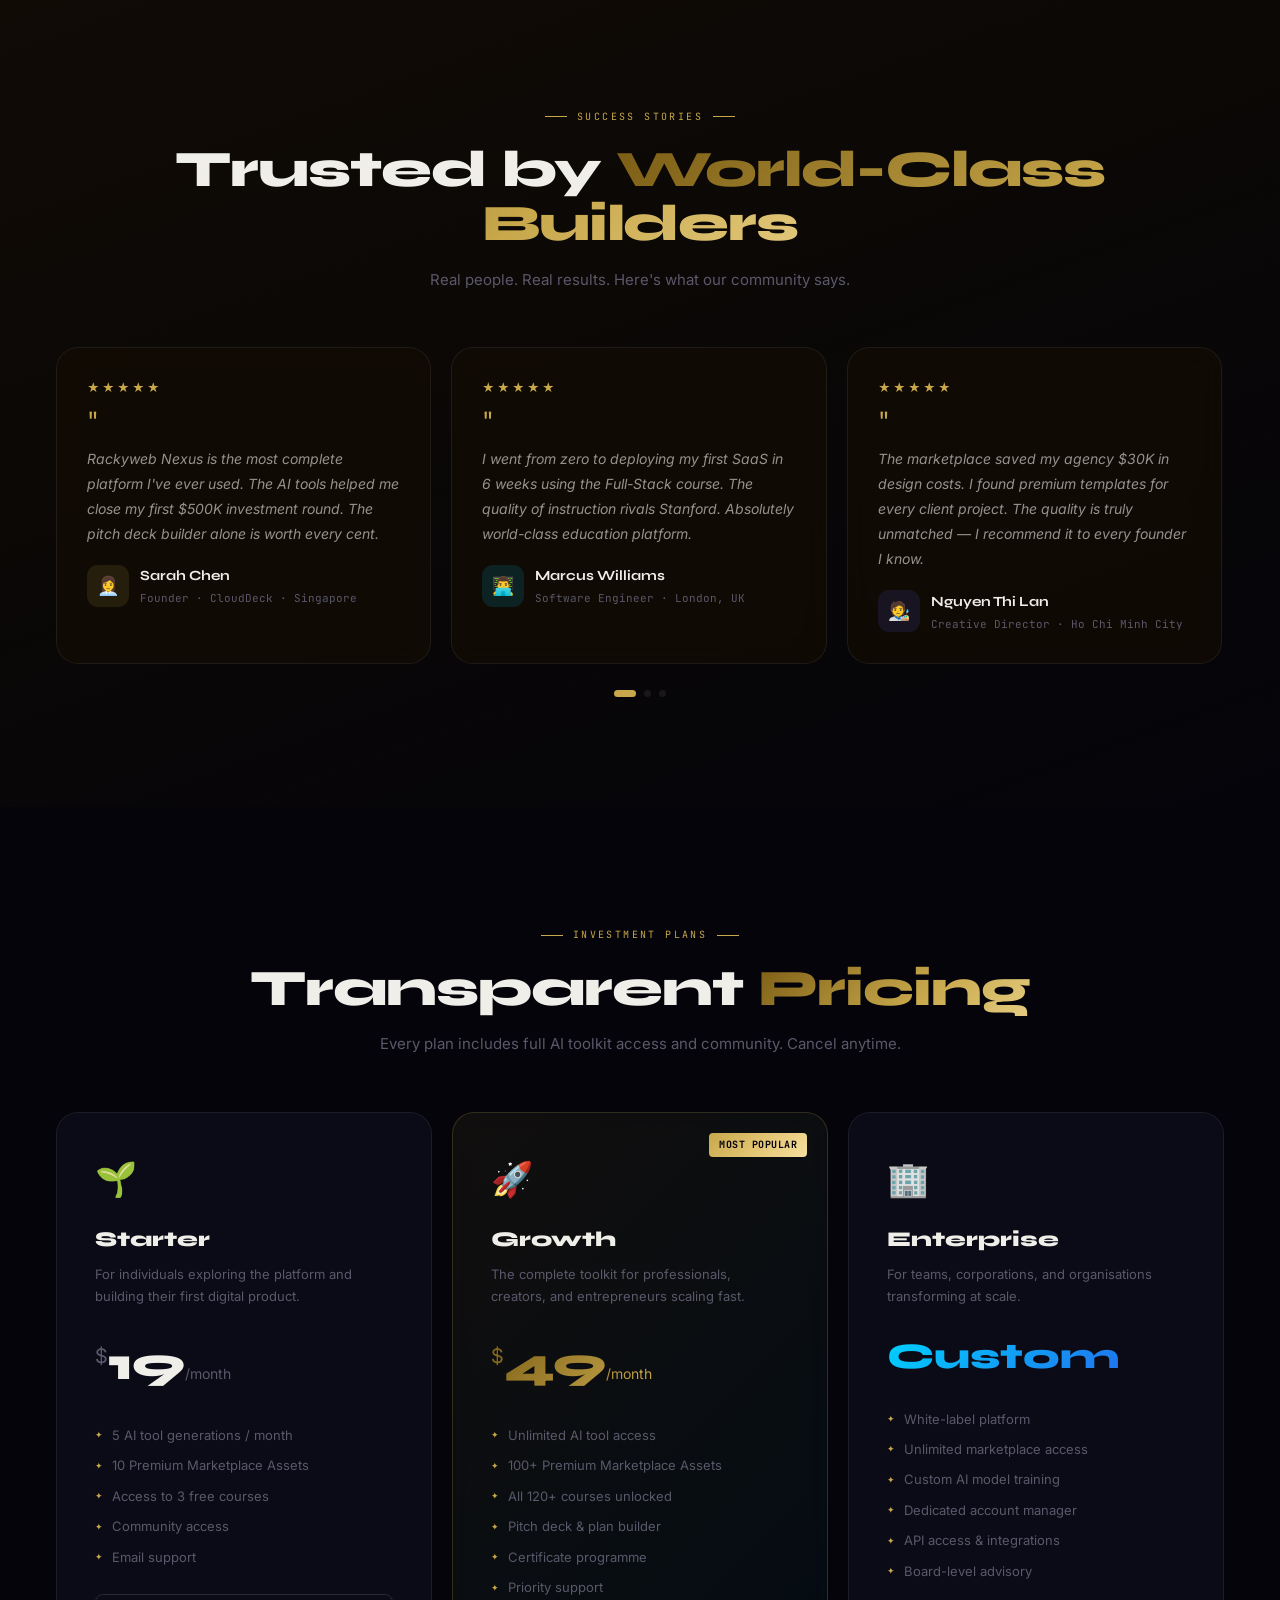
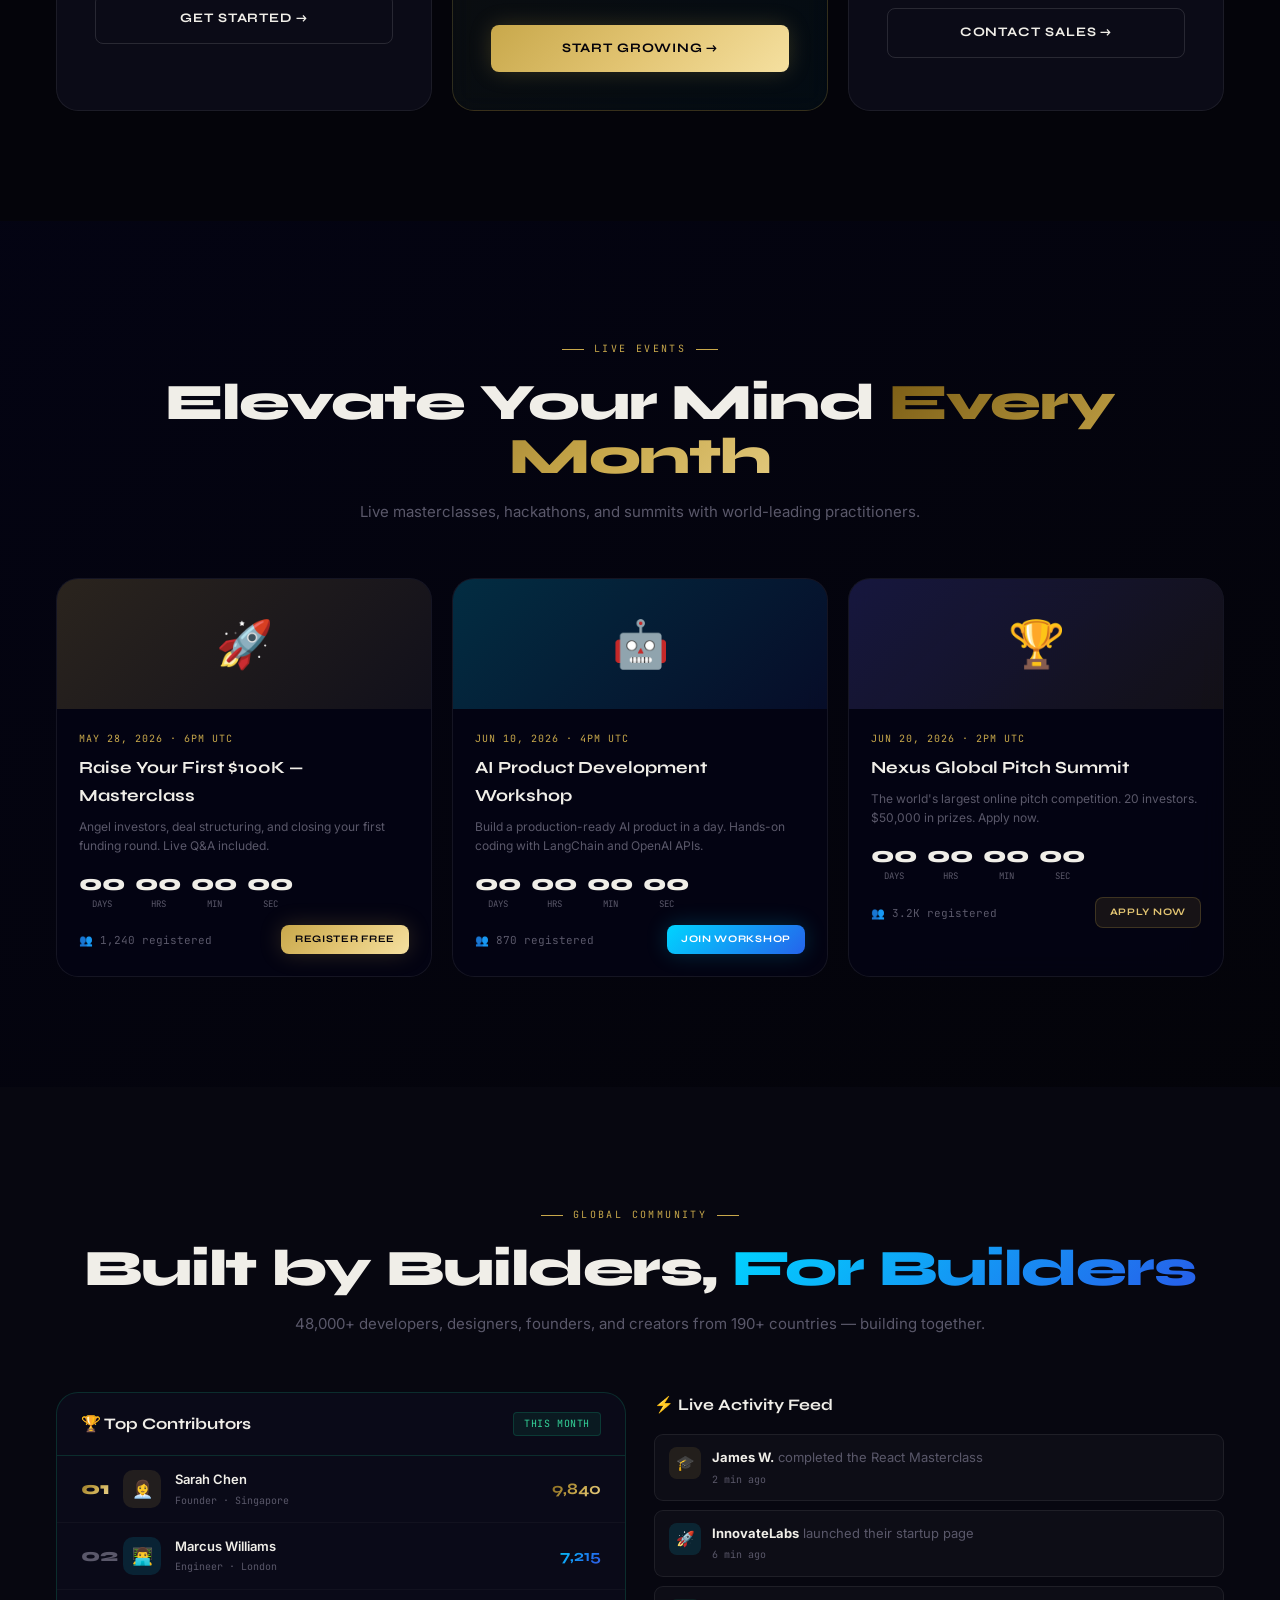
==== commit fa301891: "Update index.html" ====
--- a/index.html
+++ b/index.html
@@ -108,7 +108,7 @@
 <!-- NAVBAR -->
 <nav id="nav">
   <a href="index.html" class="n-logo">
-    <img src="img/logo.png" alt="Rackyweb Nexus">
+    <img src="logo.png" alt="Rackyweb Nexus">
     <div class="n-brand">Rackyweb Nexus<span>The Future of Digital Innovation</span></div>
   </a>
   <div class="n-links">
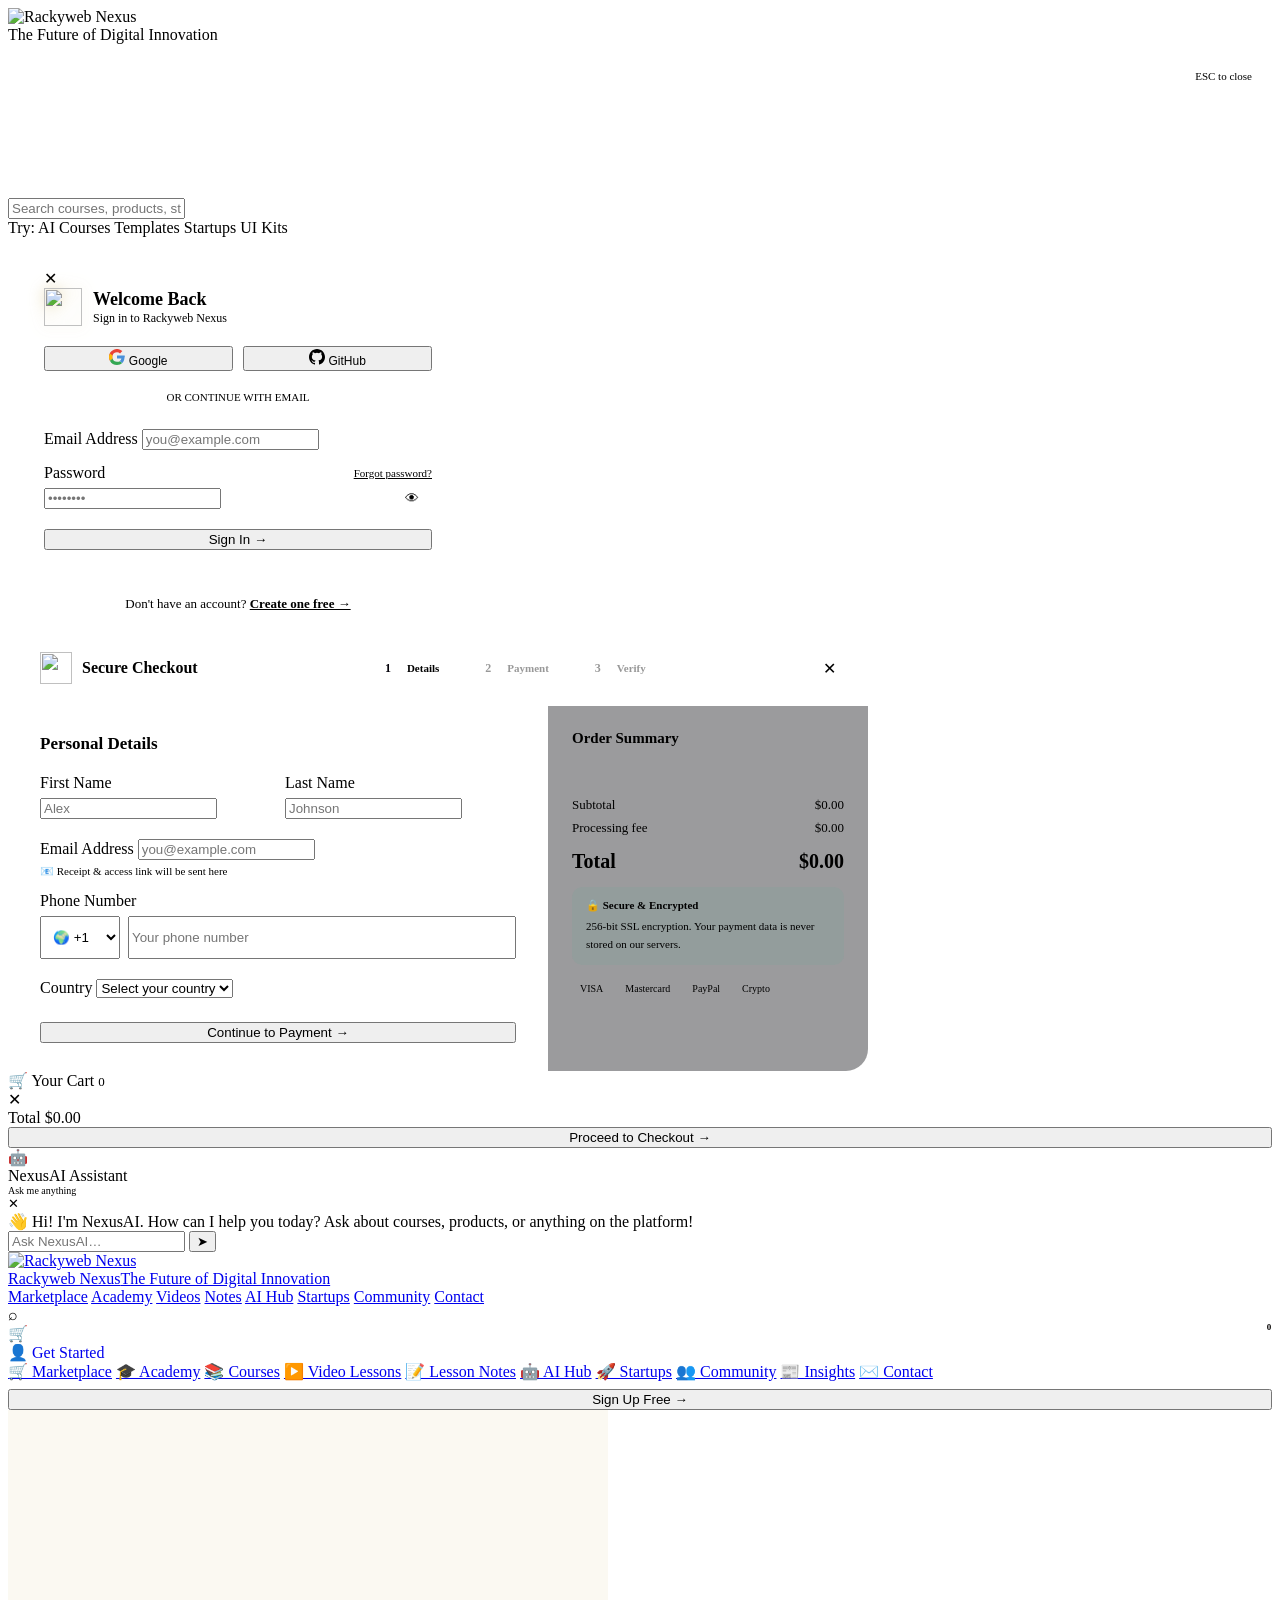
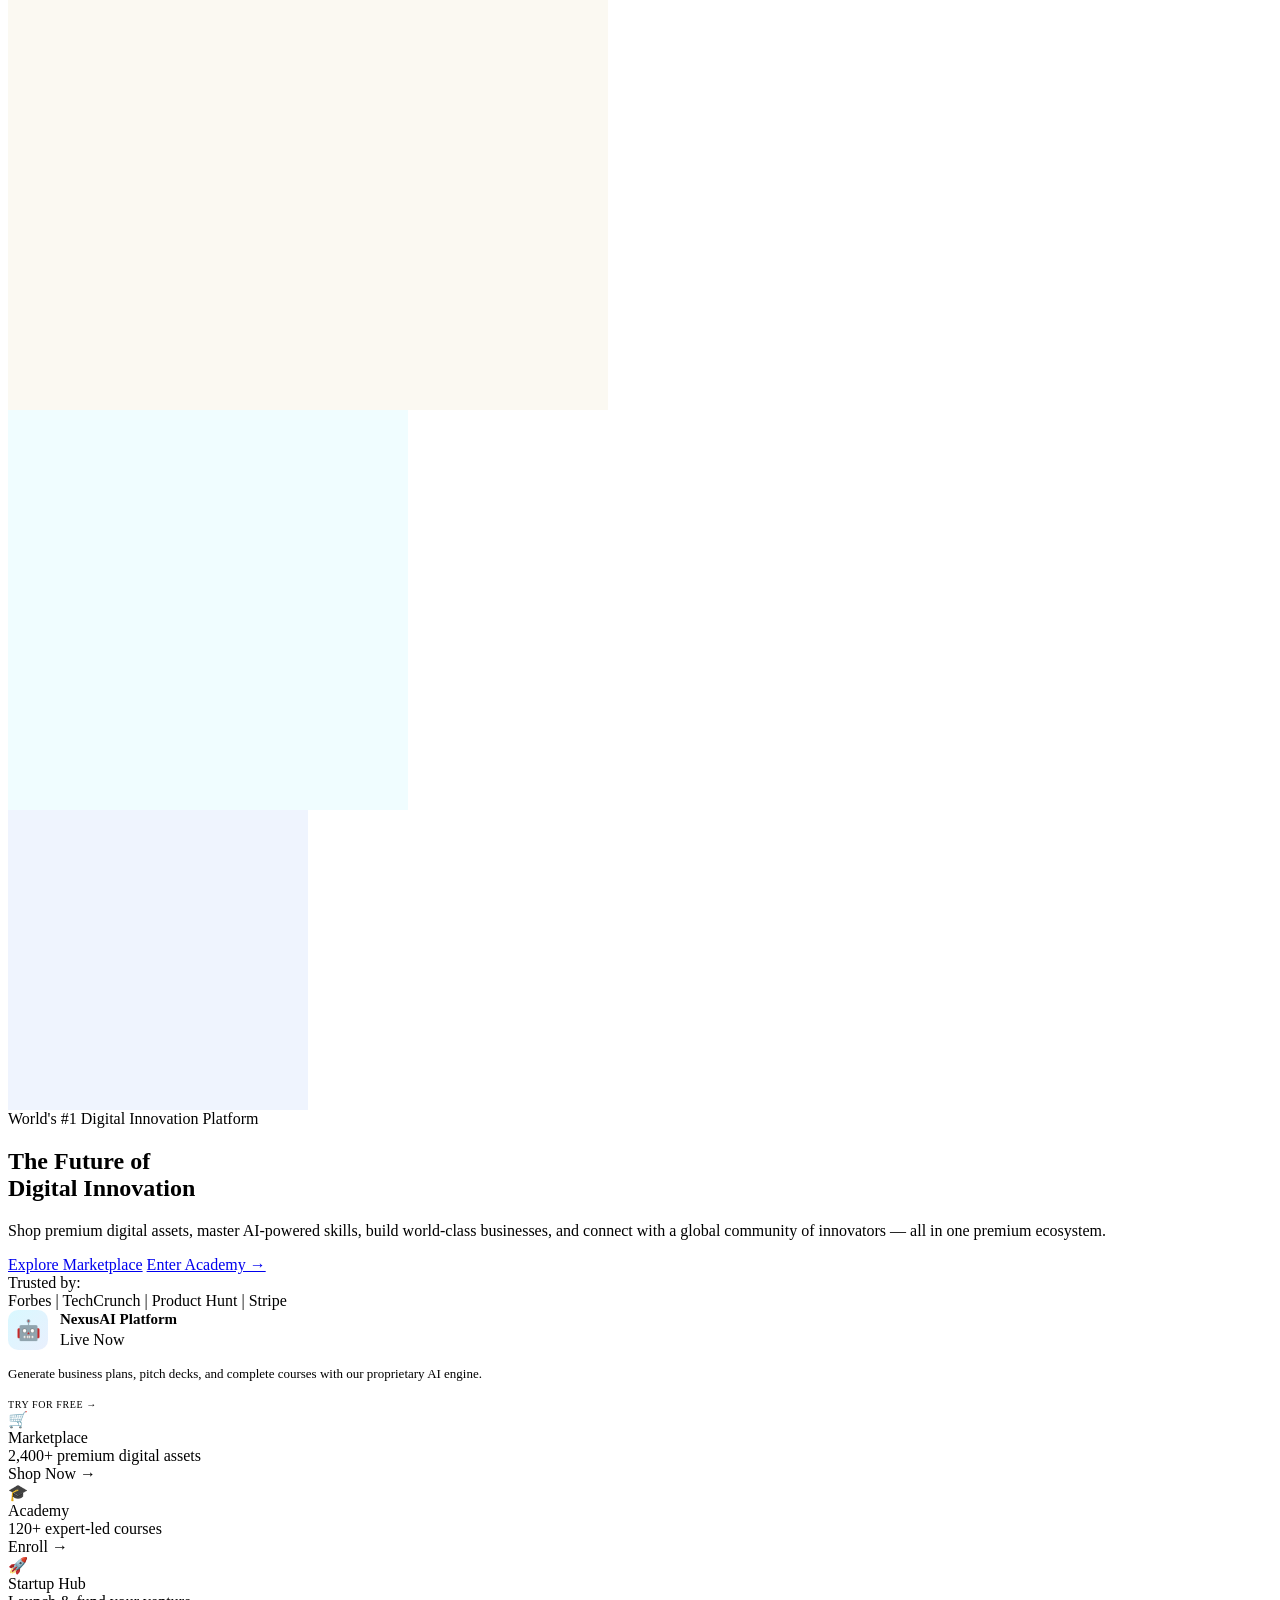
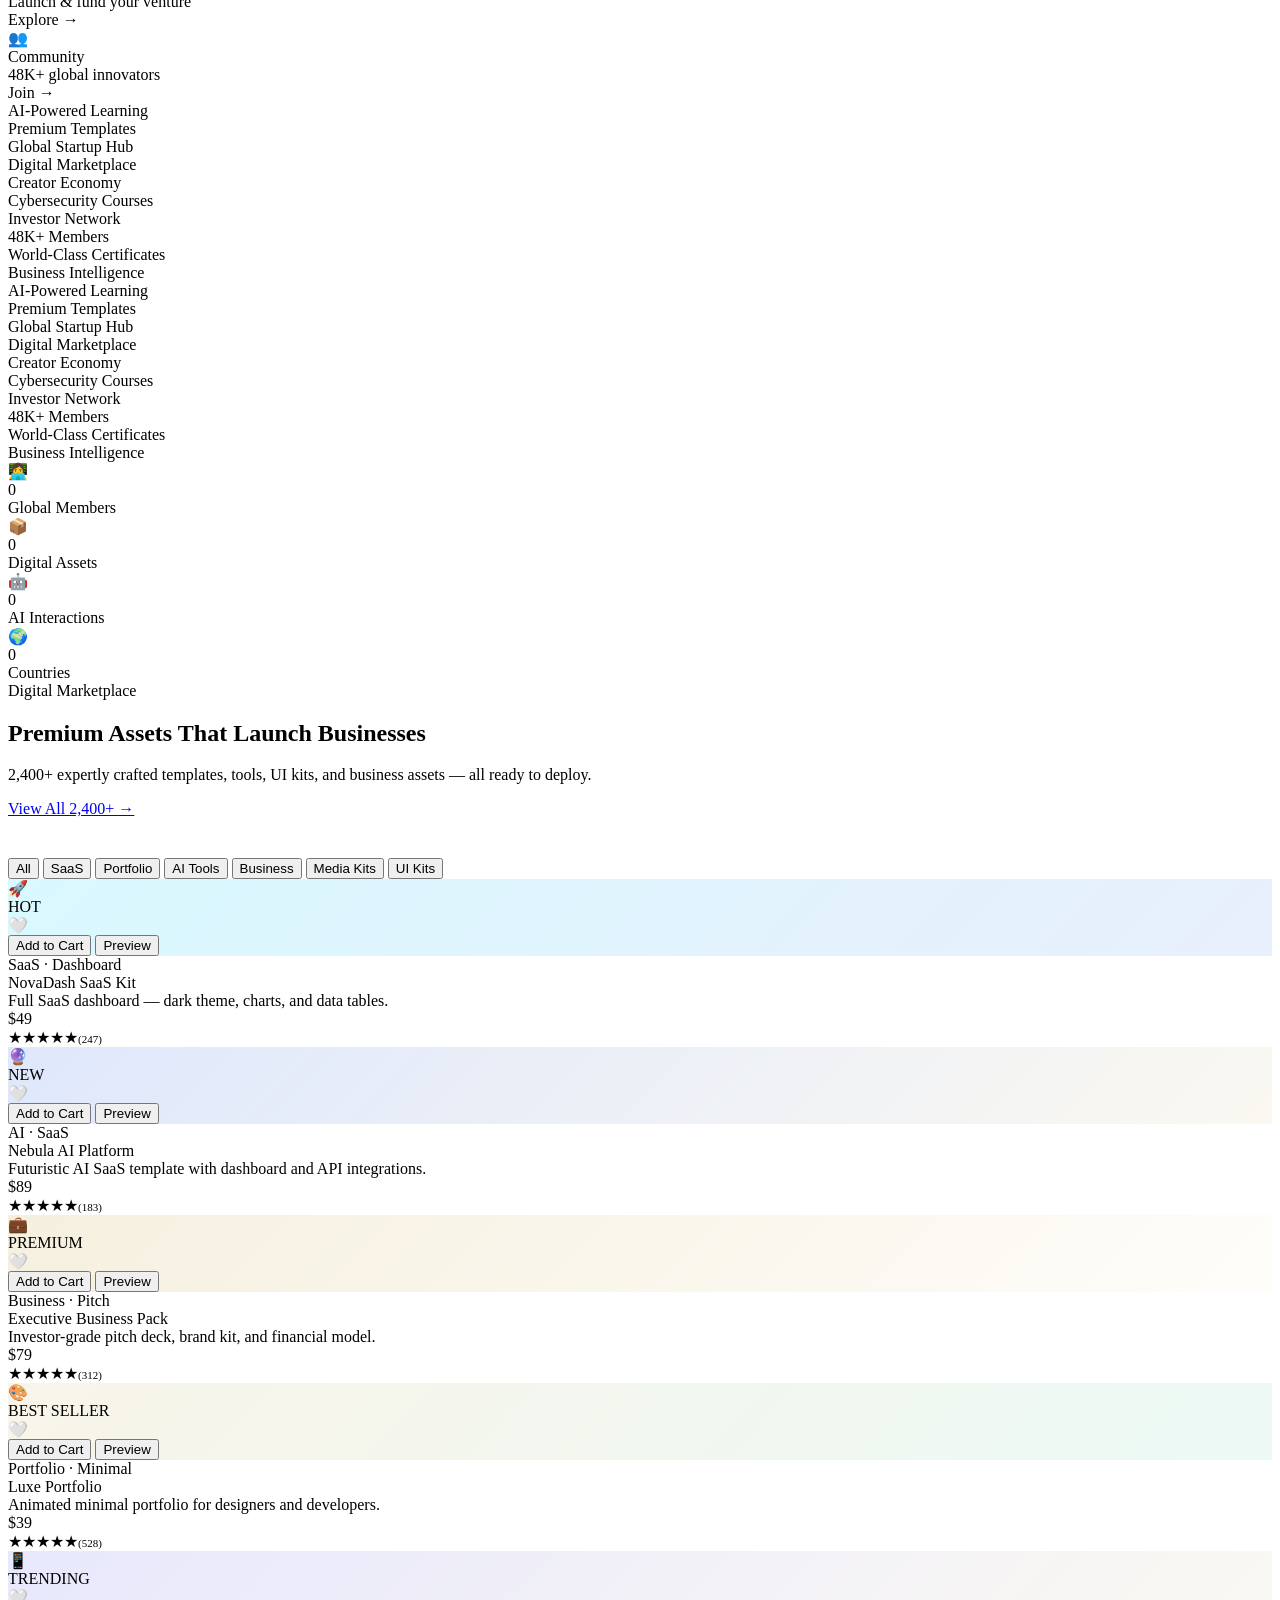
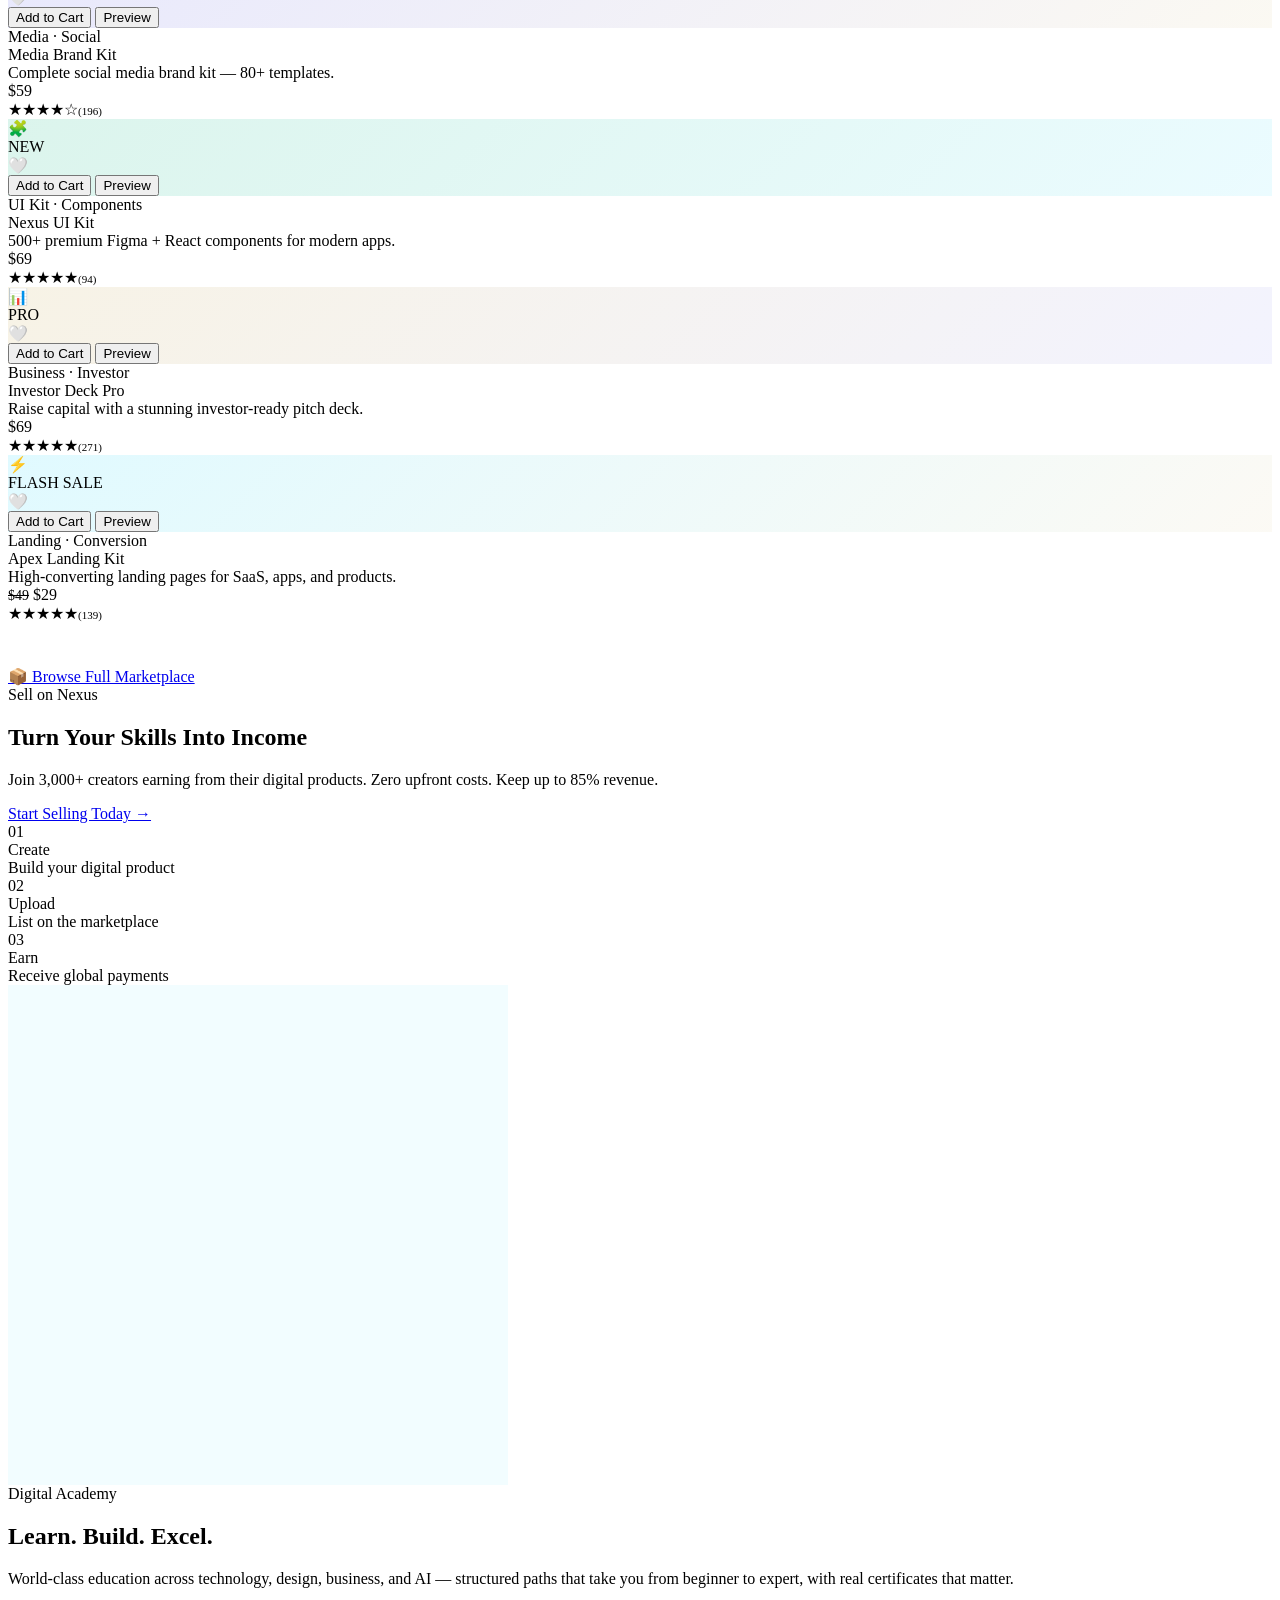
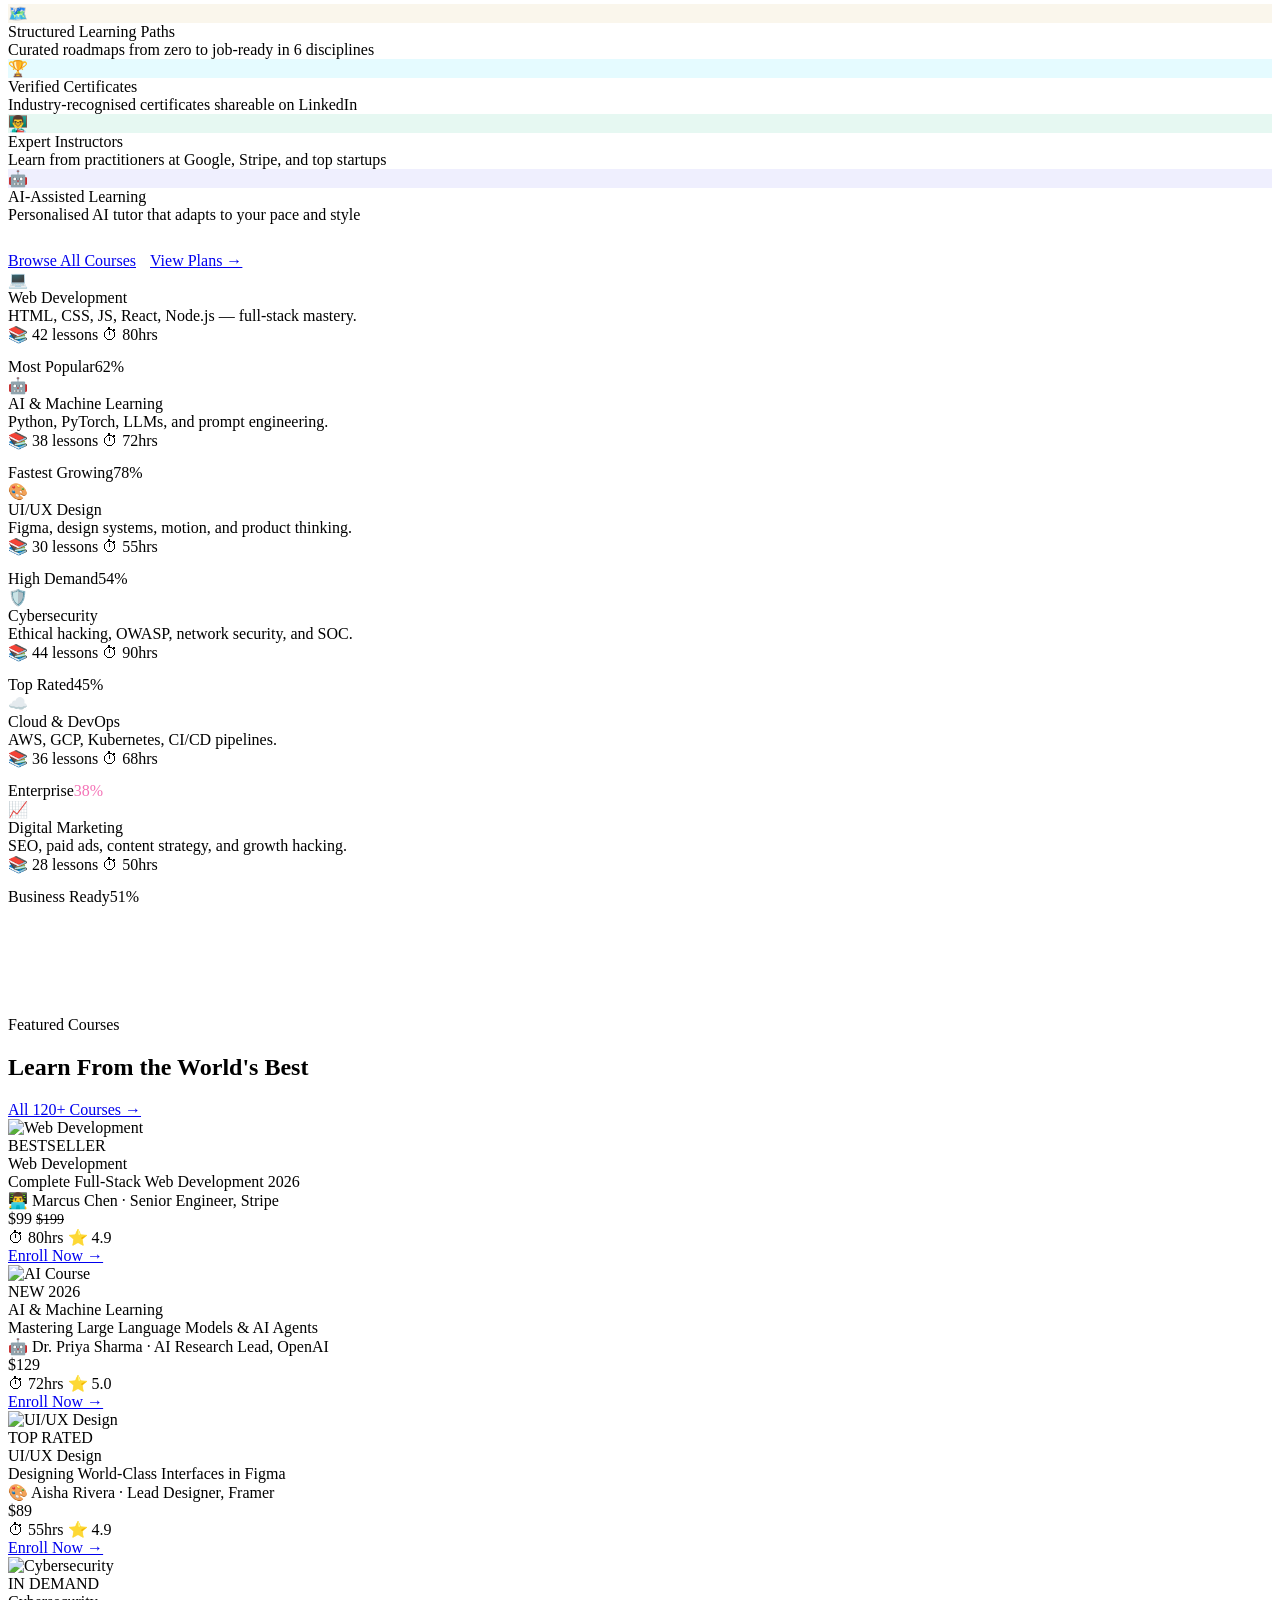
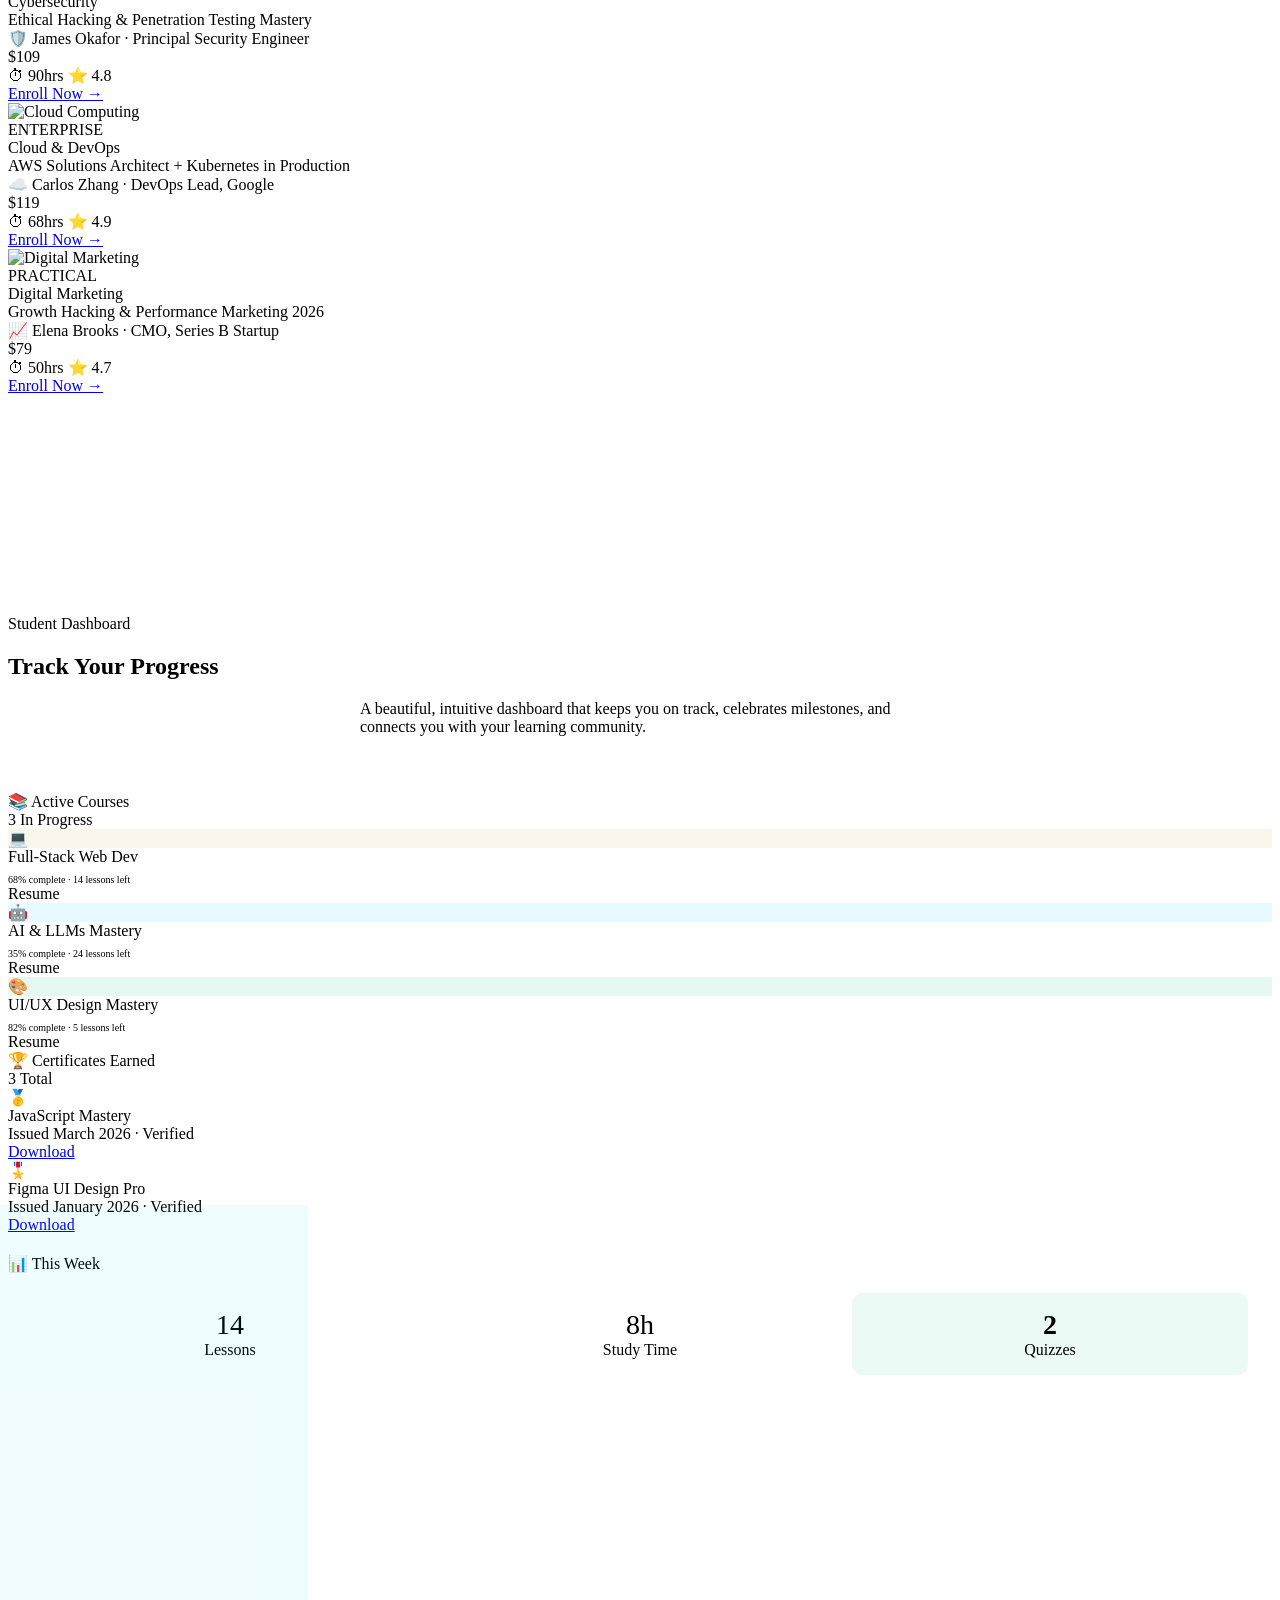
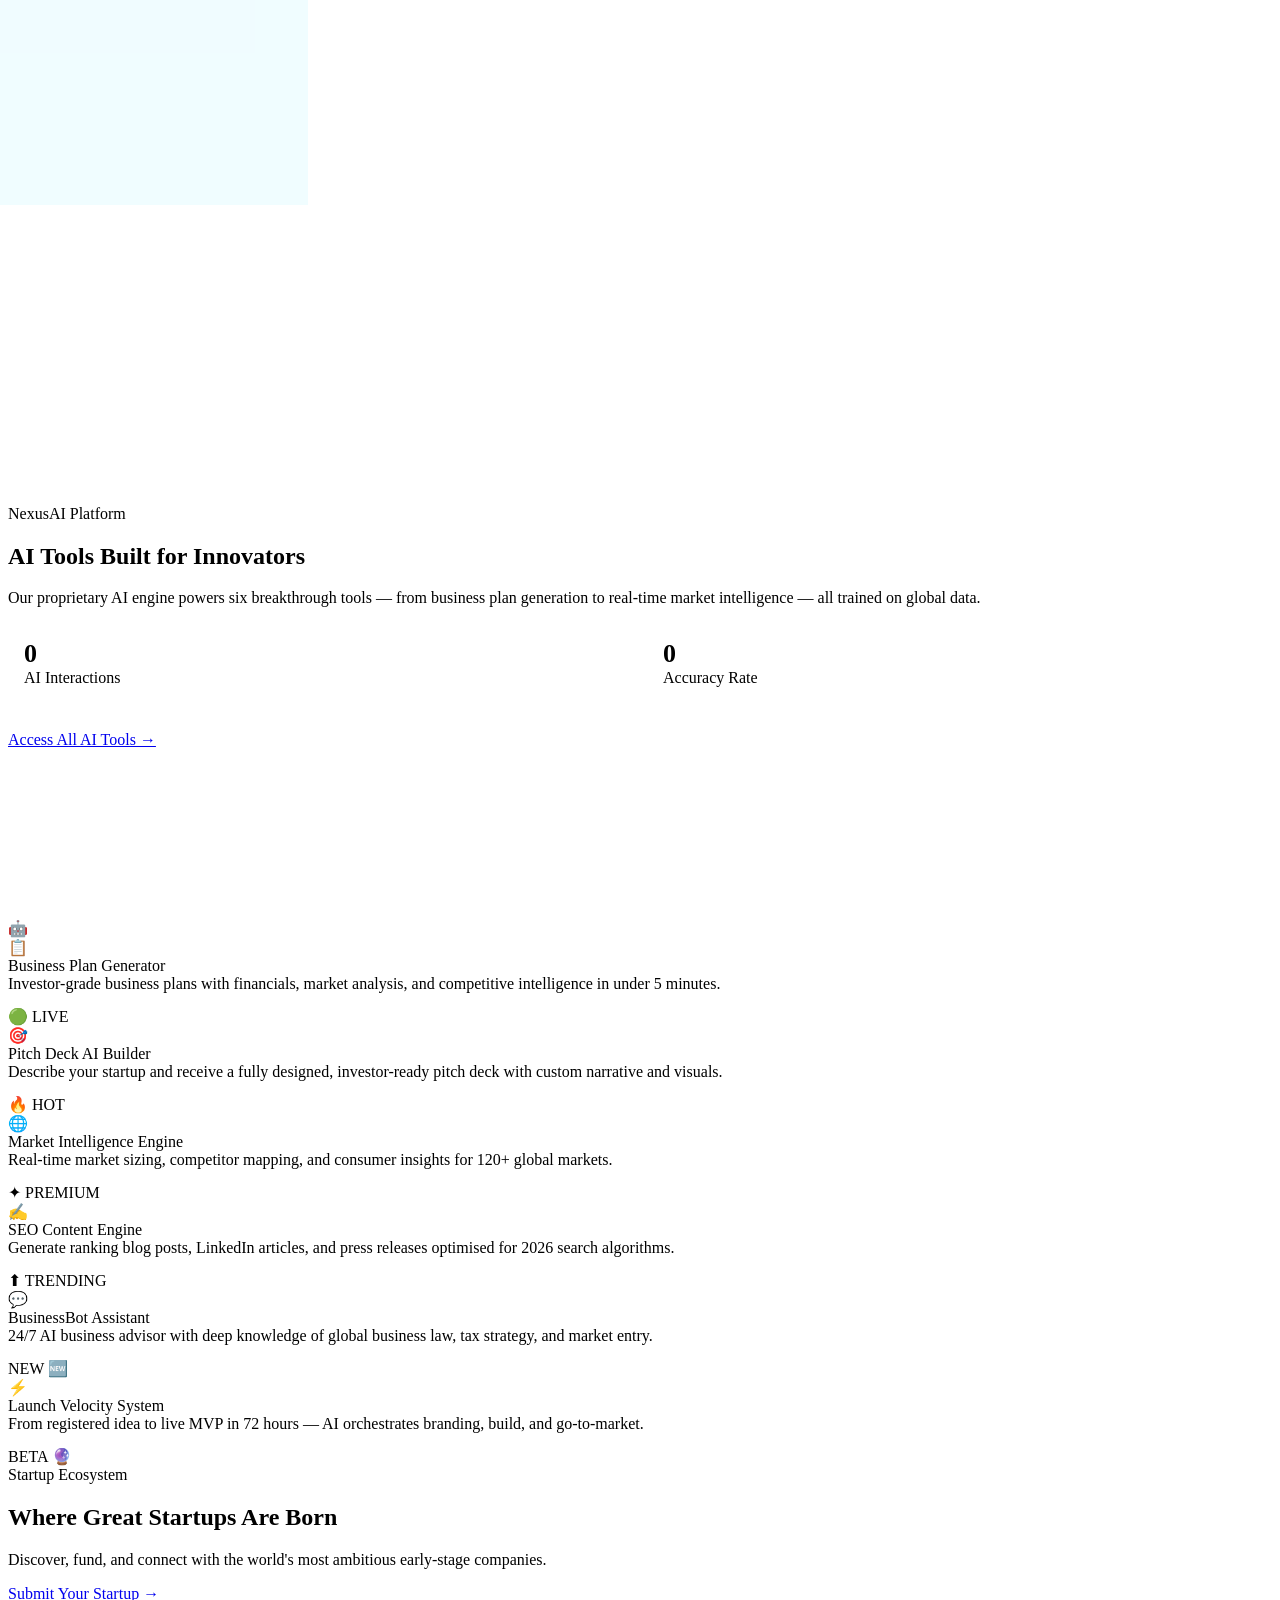
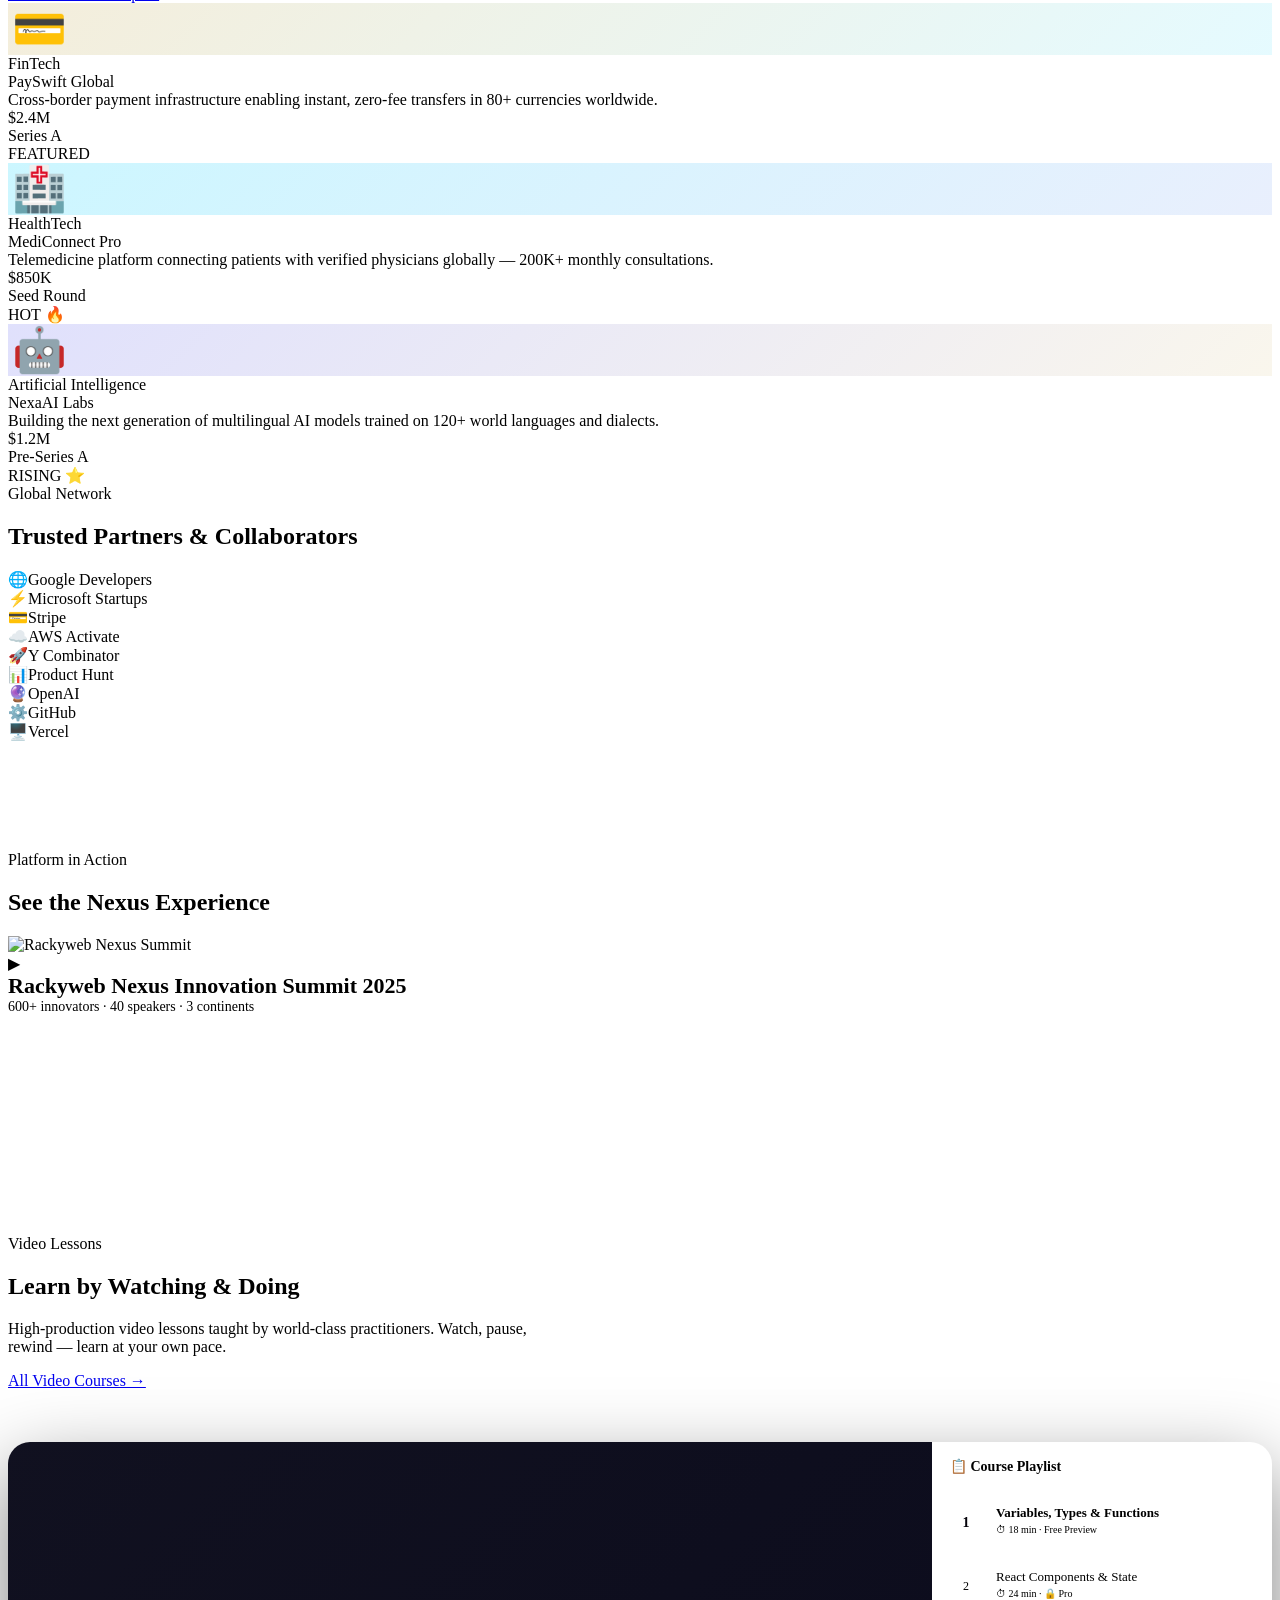
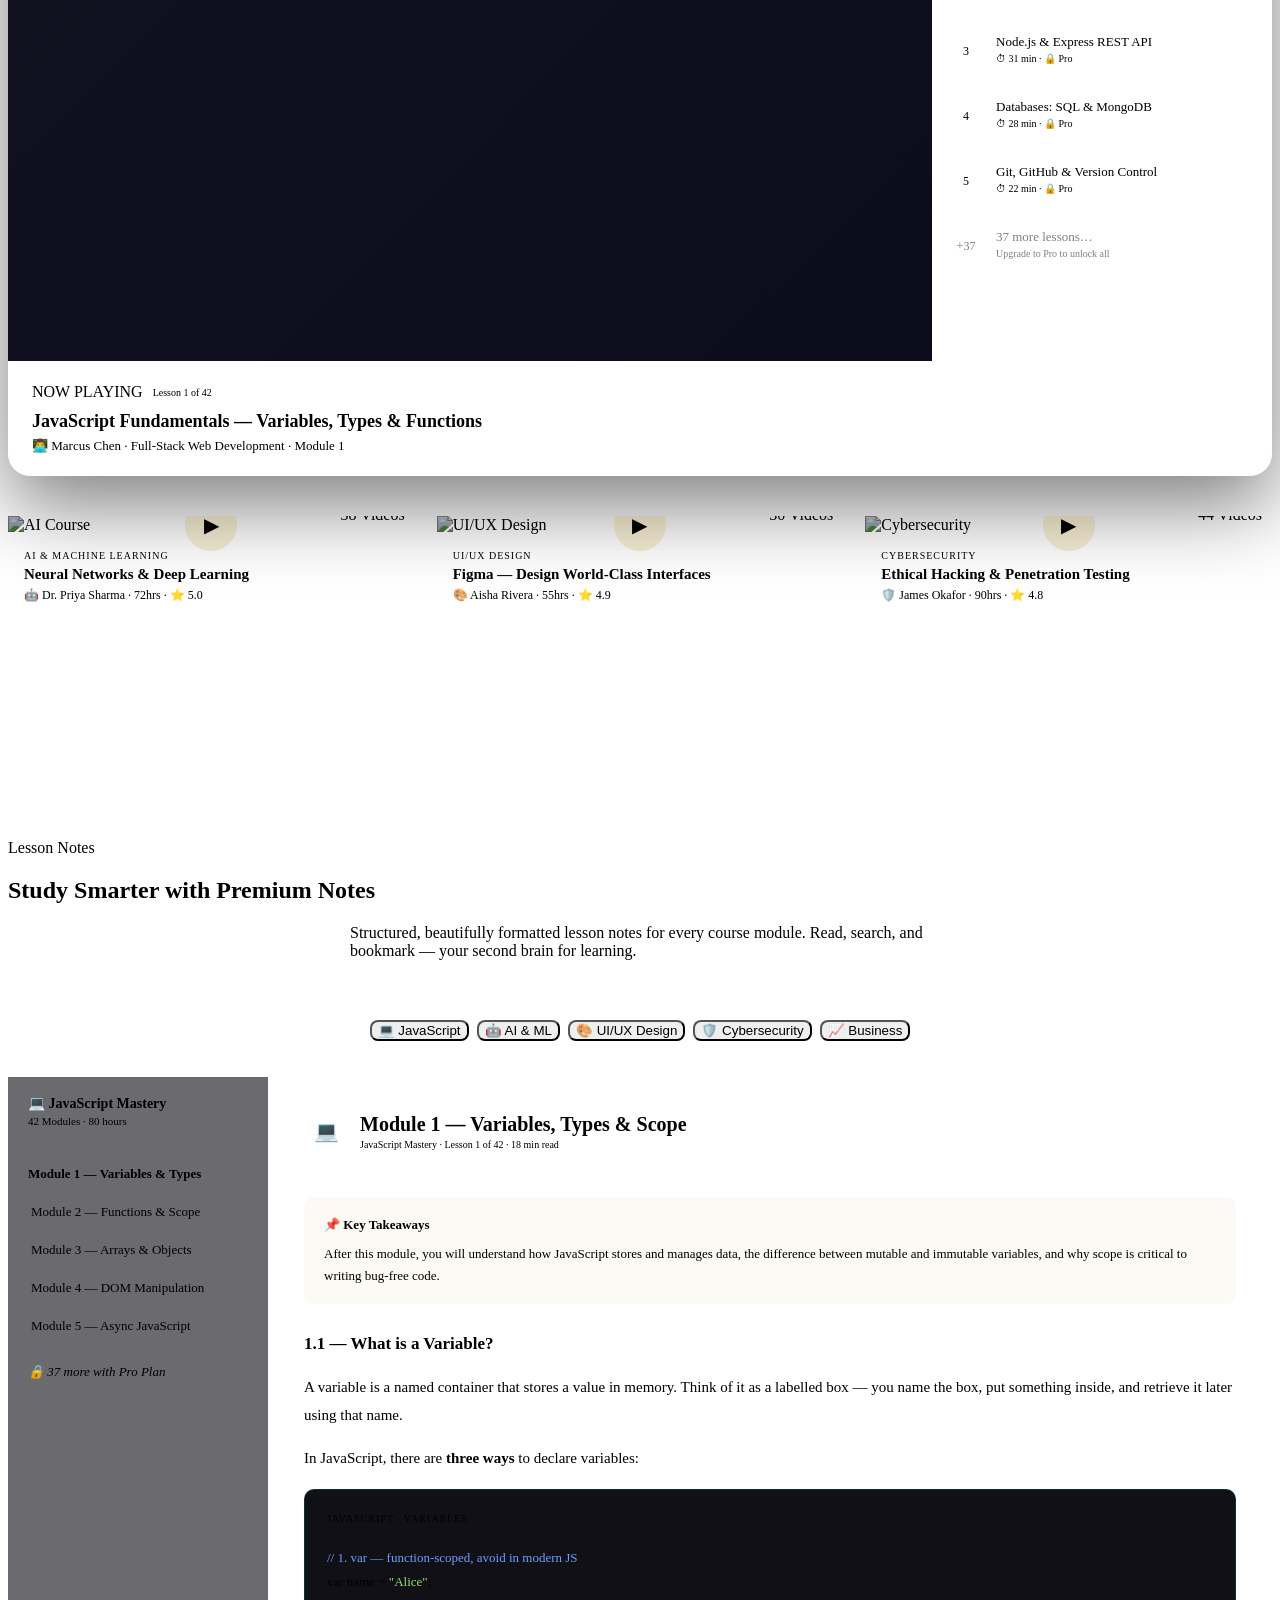
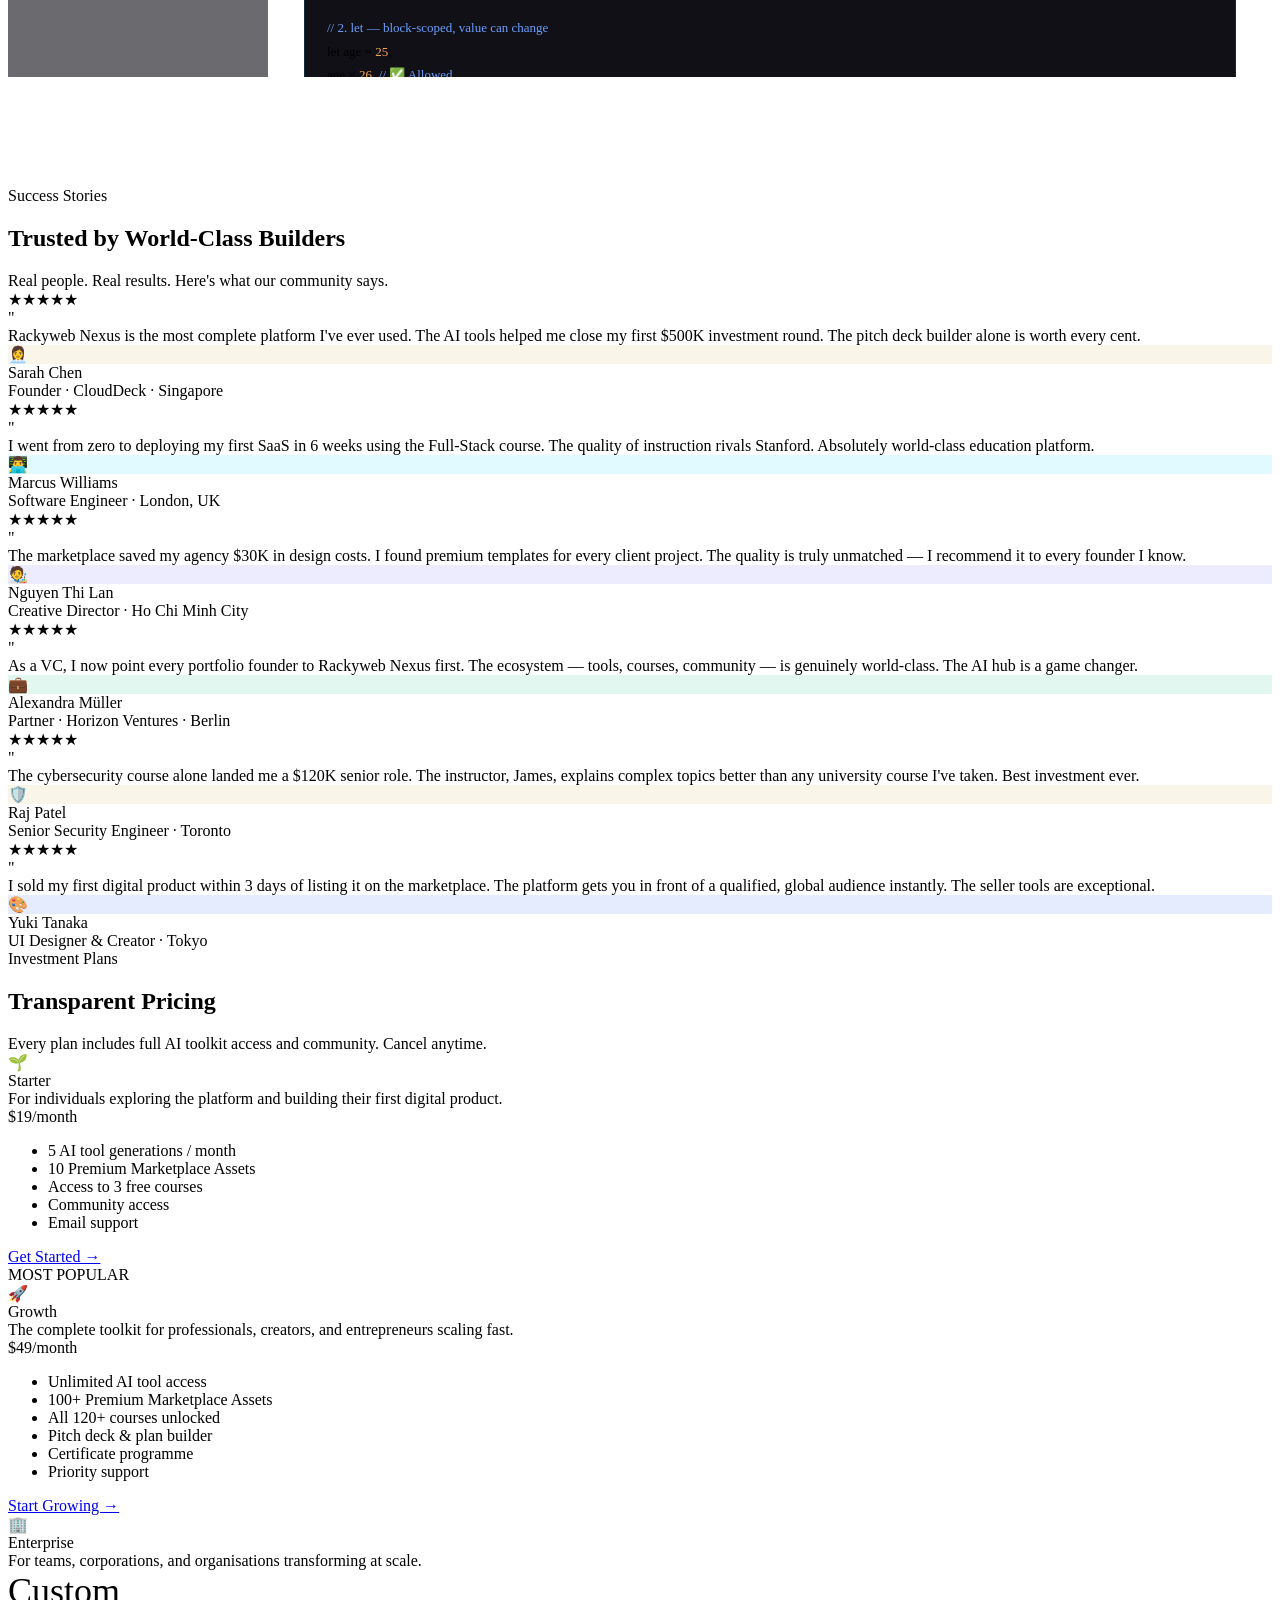
==== commit 4f14ddc2: "Add files via upload" ====
--- a/index.html
+++ b/index.html
@@ -8,13 +8,13 @@
 <meta property="og:title" content="Rackyweb Nexus — The Future of Digital Innovation">
 <meta property="og:description" content="The world's premium platform for digital commerce, AI learning, and innovation.">
 <title>Rackyweb Nexus — The Future of Digital Innovation</title>
-<link rel="stylesheet" href="style.css">
+<link rel="stylesheet" href="css/style.css">
 </head>
 <body>
 
 <!-- LOADER -->
 <div id="loader">
-  <img class="ld-logo" src="logo.png" alt="Rackyweb Nexus">
+  <img class="ld-logo" src="img/logo.png" alt="Rackyweb Nexus">
   <div class="ld-track"><div class="ld-bar"></div></div>
   <div class="ld-txt">The Future of Digital Innovation</div>
 </div>
@@ -41,27 +41,422 @@
   <div style="position:absolute;top:70px;right:28px;font-family:var(--fm);font-size:11px;color:var(--tm);cursor:pointer" onclick="closeSearch()">ESC to close</div>
 </div>
 
-<!-- AUTH MODAL -->
-<div id="auth-bg" class="modal-bg">
-  <div class="modal-box">
-    <div class="modal-x" onclick="closeAuth()">✕</div>
-    <div class="modal-h">Welcome Back</div>
-    <div class="modal-sub">Sign in to your Rackyweb Nexus account</div>
-    <div class="modal-tabs">
-      <div class="m-tab on" onclick="switchTab(this)">Sign In</div>
-      <div class="m-tab" onclick="switchTab(this)">Create Account</div>
-    </div>
-    <div class="f-group">
-      <label class="f-lbl">Email Address</label>
-      <input class="f-inp" type="email" placeholder="you@example.com">
-    </div>
-    <div class="f-group" style="margin-bottom:20px">
-      <label class="f-lbl">Password</label>
-      <input class="f-inp" type="password" placeholder="••••••••">
-    </div>
-    <button class="btn btn-g" style="width:100%;justify-content:center" onclick="ripple(event)">Sign In →</button>
-    <div style="text-align:center;margin-top:14px;font-size:13px;color:var(--tm)">
-      <a href="#" style="color:var(--g2)">Forgot password?</a>
+<!-- ══════════════════════════════════════
+     AUTH MODAL — Sign In / Register / OTP
+══════════════════════════════════════ -->
+<div id="auth-bg" class="modal-bg" onclick="if(event.target===this)closeAuth()">
+  <div class="modal-box" style="max-width:460px;padding:0;overflow:hidden">
+
+    <!-- ─ STEP 1: SIGN IN ─ -->
+    <div id="auth-signin" class="auth-step">
+      <div style="padding:32px 36px 28px;border-bottom:1px solid var(--bd)">
+        <div class="modal-x" onclick="closeAuth()">✕</div>
+        <div style="display:flex;align-items:center;gap:11px;margin-bottom:20px">
+          <img src="img/logo.png" style="width:38px;height:38px;object-fit:contain;filter:drop-shadow(0 0 8px rgba(200,168,75,.4))">
+          <div>
+            <div style="font-family:var(--fh);font-size:18px;font-weight:800;color:var(--tw)">Welcome Back</div>
+            <div style="font-size:12px;color:var(--tm);margin-top:1px">Sign in to Rackyweb Nexus</div>
+          </div>
+        </div>
+        <!-- Social sign-in -->
+        <div style="display:grid;grid-template-columns:1fr 1fr;gap:10px;margin-bottom:20px">
+          <button onclick="socialAuth('Google');ripple(event)" class="btn btn-o btn-sm" style="justify-content:center;gap:8px;font-size:12px;text-transform:none;letter-spacing:0">
+            <svg width="16" height="16" viewBox="0 0 24 24"><path fill="#EA4335" d="M5.27 9.76A7.08 7.08 0 0 1 12 4.9c1.76 0 3.35.63 4.59 1.67l3.41-3.41A12 12 0 0 0 0 12c0 1.99.49 3.86 1.35 5.51l3.92-3.05a7.08 7.08 0 0 1 0-4.7z"/><path fill="#34A853" d="M12 24c3.24 0 5.96-1.07 7.95-2.91l-3.68-2.85A7.13 7.13 0 0 1 12 19.1a7.08 7.08 0 0 1-6.71-4.84L1.36 17.5A12 12 0 0 0 12 24z"/><path fill="#4A90D9" d="M23.74 12.27c0-.81-.07-1.59-.19-2.35H12v4.45h6.6a5.64 5.64 0 0 1-2.44 3.7l3.68 2.85c2.15-1.99 3.4-4.92 3.4-8.65z"/><path fill="#FBBC05" d="M5.29 14.26A7.08 7.08 0 0 1 4.9 12c0-.79.14-1.56.39-2.27L1.37 6.67A12 12 0 0 0 0 12c0 1.93.46 3.75 1.36 5.34l3.93-3.08z"/></svg>
+            Google
+          </button>
+          <button onclick="socialAuth('GitHub');ripple(event)" class="btn btn-o btn-sm" style="justify-content:center;gap:8px;font-size:12px;text-transform:none;letter-spacing:0">
+            <svg width="16" height="16" viewBox="0 0 24 24" fill="var(--tw)"><path d="M12 0C5.37 0 0 5.37 0 12c0 5.3 3.44 9.8 8.2 11.38.6.1.82-.26.82-.58v-2.03c-3.34.73-4.04-1.6-4.04-1.6-.54-1.38-1.33-1.75-1.33-1.75-1.08-.74.08-.73.08-.73 1.2.08 1.83 1.23 1.83 1.23 1.06 1.82 2.8 1.3 3.48.99.1-.77.41-1.3.75-1.6-2.67-.3-5.47-1.33-5.47-5.93 0-1.31.47-2.38 1.24-3.22-.12-.3-.54-1.52.12-3.18 0 0 1.01-.32 3.3 1.23a11.5 11.5 0 0 1 6 0c2.3-1.55 3.3-1.23 3.3-1.23.66 1.66.24 2.88.12 3.18.77.84 1.24 1.91 1.24 3.22 0 4.61-2.81 5.63-5.49 5.92.43.37.81 1.1.81 2.22v3.29c0 .32.21.7.82.58C20.56 21.8 24 17.3 24 12 24 5.37 18.63 0 12 0z"/></svg>
+            GitHub
+          </button>
+        </div>
+        <div style="display:flex;align-items:center;gap:12px;margin-bottom:20px">
+          <div style="flex:1;height:1px;background:var(--bd)"></div>
+          <span style="font-size:11px;color:var(--tm);font-family:var(--fm)">OR CONTINUE WITH EMAIL</span>
+          <div style="flex:1;height:1px;background:var(--bd)"></div>
+        </div>
+        <div style="margin-bottom:14px">
+          <label class="f-lbl">Email Address</label>
+          <input id="si-email" class="f-inp" type="email" placeholder="you@example.com" style="margin-top:6px">
+        </div>
+        <div style="margin-bottom:20px">
+          <div style="display:flex;justify-content:space-between;align-items:center;margin-bottom:6px">
+            <label class="f-lbl" style="margin:0">Password</label>
+            <a href="#" onclick="showStep('auth-forgot');return false" style="font-size:11px;color:var(--g2)">Forgot password?</a>
+          </div>
+          <div style="position:relative">
+            <input id="si-pass" class="f-inp" type="password" placeholder="••••••••">
+            <span onclick="togglePass('si-pass',this)" style="position:absolute;right:13px;top:50%;transform:translateY(-50%);cursor:pointer;font-size:14px;color:var(--tm)">👁</span>
+          </div>
+        </div>
+        <button class="btn btn-g" style="width:100%;justify-content:center" onclick="doSignIn();ripple(event)">Sign In →</button>
+      </div>
+      <div style="padding:18px 36px;text-align:center;font-size:13px;color:var(--tm)">
+        Don't have an account? <a href="#" onclick="showStep('auth-register');return false" style="color:var(--g2);font-weight:600">Create one free →</a>
+      </div>
+    </div>
+
+    <!-- ─ STEP 2: REGISTER ─ -->
+    <div id="auth-register" class="auth-step" style="display:none">
+      <div style="padding:32px 36px 28px;border-bottom:1px solid var(--bd)">
+        <div class="modal-x" onclick="closeAuth()">✕</div>
+        <div style="margin-bottom:20px">
+          <div style="font-family:var(--fh);font-size:20px;font-weight:800;color:var(--tw)">Create Your Account</div>
+          <div style="font-size:12px;color:var(--tm);margin-top:3px">Join 48,000+ global innovators on Rackyweb Nexus</div>
+        </div>
+        <div style="display:grid;grid-template-columns:1fr 1fr;gap:12px;margin-bottom:14px">
+          <div>
+            <label class="f-lbl">First Name</label>
+            <input id="reg-fname" class="f-inp" type="text" placeholder="Alex" style="margin-top:6px">
+          </div>
+          <div>
+            <label class="f-lbl">Last Name</label>
+            <input id="reg-lname" class="f-inp" type="text" placeholder="Johnson" style="margin-top:6px">
+          </div>
+        </div>
+        <div style="margin-bottom:14px">
+          <label class="f-lbl">Email Address</label>
+          <input id="reg-email" class="f-inp" type="email" placeholder="you@example.com" style="margin-top:6px">
+        </div>
+        <div style="margin-bottom:14px">
+          <label class="f-lbl">Password</label>
+          <div style="position:relative;margin-top:6px">
+            <input id="reg-pass" class="f-inp" type="password" placeholder="Min. 8 characters" oninput="checkPassStrength(this.value)">
+            <span onclick="togglePass('reg-pass',this)" style="position:absolute;right:13px;top:50%;transform:translateY(-50%);cursor:pointer;font-size:14px;color:var(--tm)">👁</span>
+          </div>
+          <div id="pass-strength" style="height:3px;border-radius:2px;margin-top:6px;background:var(--bd);overflow:hidden">
+            <div id="pass-bar" style="height:100%;width:0%;transition:all .3s;border-radius:2px"></div>
+          </div>
+          <div id="pass-label" style="font-family:var(--fm);font-size:10px;color:var(--tm);margin-top:4px"></div>
+        </div>
+        <div style="margin-bottom:20px">
+          <label class="f-lbl">I am a…</label>
+          <select id="reg-role" class="f-inp" style="margin-top:6px;cursor:pointer">
+            <option value="">Select your role</option>
+            <option>Student / Learner</option>
+            <option>Developer / Engineer</option>
+            <option>Designer</option>
+            <option>Entrepreneur / Founder</option>
+            <option>Digital Creator / Seller</option>
+            <option>Investor</option>
+            <option>Corporate / Enterprise</option>
+          </select>
+        </div>
+        <div style="display:flex;align-items:flex-start;gap:10px;margin-bottom:20px">
+          <input id="reg-terms" type="checkbox" style="margin-top:2px;accent-color:var(--g1);flex-shrink:0">
+          <label for="reg-terms" style="font-size:12px;color:var(--tm);line-height:1.5;cursor:pointer">I agree to the <a href="pages/terms.html" target="_blank" style="color:var(--g2)">Terms of Service</a> and <a href="pages/privacy.html" target="_blank" style="color:var(--g2)">Privacy Policy</a></label>
+        </div>
+        <button class="btn btn-g" style="width:100%;justify-content:center" onclick="doRegister();ripple(event)">Create Account &amp; Verify →</button>
+      </div>
+      <div style="padding:18px 36px;text-align:center;font-size:13px;color:var(--tm)">
+        Already have an account? <a href="#" onclick="showStep('auth-signin');return false" style="color:var(--g2);font-weight:600">Sign in →</a>
+      </div>
+    </div>
+
+    <!-- ─ STEP 3: OTP VERIFY ─ -->
+    <div id="auth-otp" class="auth-step" style="display:none">
+      <div style="padding:36px">
+        <div class="modal-x" onclick="closeAuth()">✕</div>
+        <div style="text-align:center;margin-bottom:28px">
+          <div style="font-size:44px;margin-bottom:14px">📧</div>
+          <div style="font-family:var(--fh);font-size:20px;font-weight:800;color:var(--tw);margin-bottom:6px">Check Your Email</div>
+          <div style="font-size:13px;color:var(--tm);line-height:1.7">We've sent a <strong style="color:var(--g2)">6-digit verification code</strong> to<br><span id="otp-email-show" style="color:var(--tw);font-weight:600"></span></div>
+        </div>
+        <!-- OTP input boxes -->
+        <div style="display:flex;gap:10px;justify-content:center;margin-bottom:24px">
+          <input type="text" maxlength="1" class="otp-box" id="otp0" oninput="otpNext(this,0)" style="width:48px;height:56px;text-align:center;font-family:var(--fh);font-size:24px;font-weight:800;background:var(--p);border:2px solid var(--bd);border-radius:10px;color:var(--tw);outline:none;transition:border .2s" onfocus="this.style.borderColor='var(--gb)'" onblur="this.style.borderColor='var(--bd)'">
+          <input type="text" maxlength="1" class="otp-box" id="otp1" oninput="otpNext(this,1)" style="width:48px;height:56px;text-align:center;font-family:var(--fh);font-size:24px;font-weight:800;background:var(--p);border:2px solid var(--bd);border-radius:10px;color:var(--tw);outline:none;transition:border .2s" onfocus="this.style.borderColor='var(--gb)'" onblur="this.style.borderColor='var(--bd)'">
+          <input type="text" maxlength="1" class="otp-box" id="otp2" oninput="otpNext(this,2)" style="width:48px;height:56px;text-align:center;font-family:var(--fh);font-size:24px;font-weight:800;background:var(--p);border:2px solid var(--bd);border-radius:10px;color:var(--tw);outline:none;transition:border .2s" onfocus="this.style.borderColor='var(--gb)'" onblur="this.style.borderColor='var(--bd)'">
+          <input type="text" maxlength="1" class="otp-box" id="otp3" oninput="otpNext(this,3)" style="width:48px;height:56px;text-align:center;font-family:var(--fh);font-size:24px;font-weight:800;background:var(--p);border:2px solid var(--bd);border-radius:10px;color:var(--tw);outline:none;transition:border .2s" onfocus="this.style.borderColor='var(--gb)'" onblur="this.style.borderColor='var(--bd)'">
+          <input type="text" maxlength="1" class="otp-box" id="otp4" oninput="otpNext(this,4)" style="width:48px;height:56px;text-align:center;font-family:var(--fh);font-size:24px;font-weight:800;background:var(--p);border:2px solid var(--bd);border-radius:10px;color:var(--tw);outline:none;transition:border .2s" onfocus="this.style.borderColor='var(--gb)'" onblur="this.style.borderColor='var(--bd)'">
+          <input type="text" maxlength="1" class="otp-box" id="otp5" oninput="otpNext(this,5)" style="width:48px;height:56px;text-align:center;font-family:var(--fh);font-size:24px;font-weight:800;background:var(--p);border:2px solid var(--bd);border-radius:10px;color:var(--tw);outline:none;transition:border .2s" onfocus="this.style.borderColor='var(--gb)'" onblur="this.style.borderColor='var(--bd)'">
+        </div>
+        <div id="otp-error" style="display:none;text-align:center;font-size:12px;color:#f87171;margin-bottom:14px;padding:8px;background:rgba(239,68,68,.08);border-radius:6px;border:1px solid rgba(239,68,68,.2)"></div>
+        <button class="btn btn-g" style="width:100%;justify-content:center" onclick="verifyOTP();ripple(event)">Verify &amp; Continue →</button>
+        <div style="text-align:center;margin-top:18px">
+          <span style="font-size:12px;color:var(--tm)">Didn't receive it? </span>
+          <span id="resend-btn" style="font-size:12px;color:var(--g2);cursor:pointer;font-weight:600" onclick="resendOTP()">Resend Code</span>
+          <span id="resend-timer" style="font-family:var(--fm);font-size:11px;color:var(--tm);display:none"> (resend in <span id="resend-count">60</span>s)</span>
+        </div>
+        <div style="text-align:center;margin-top:10px">
+          <a href="#" onclick="showStep('auth-signin');return false" style="font-size:12px;color:var(--tm)">← Back to sign in</a>
+        </div>
+      </div>
+    </div>
+
+    <!-- ─ STEP 4: FORGOT PASSWORD ─ -->
+    <div id="auth-forgot" class="auth-step" style="display:none">
+      <div style="padding:36px">
+        <div class="modal-x" onclick="closeAuth()">✕</div>
+        <div style="text-align:center;margin-bottom:26px">
+          <div style="font-size:40px;margin-bottom:12px">🔑</div>
+          <div style="font-family:var(--fh);font-size:20px;font-weight:800;color:var(--tw);margin-bottom:6px">Reset Password</div>
+          <div style="font-size:13px;color:var(--tm)">Enter your email and we'll send you a reset link</div>
+        </div>
+        <div style="margin-bottom:20px">
+          <label class="f-lbl">Email Address</label>
+          <input id="forgot-email" class="f-inp" type="email" placeholder="you@example.com" style="margin-top:6px">
+        </div>
+        <button class="btn btn-g" style="width:100%;justify-content:center" onclick="doForgot();ripple(event)">Send Reset Link →</button>
+        <div style="text-align:center;margin-top:16px">
+          <a href="#" onclick="showStep('auth-signin');return false" style="font-size:12px;color:var(--tm)">← Back to sign in</a>
+        </div>
+      </div>
+    </div>
+
+    <!-- ─ STEP 5: SUCCESS ─ -->
+    <div id="auth-success" class="auth-step" style="display:none">
+      <div style="padding:48px 36px;text-align:center">
+        <div style="width:64px;height:64px;border-radius:50%;background:linear-gradient(135deg,rgba(200,168,75,.2),rgba(16,185,129,.15));border:2px solid var(--gb);display:flex;align-items:center;justify-content:center;font-size:28px;margin:0 auto 20px">✅</div>
+        <div style="font-family:var(--fh);font-size:22px;font-weight:800;color:var(--tw);margin-bottom:8px" id="success-title">You're In!</div>
+        <div style="font-size:14px;color:var(--tm);line-height:1.7;margin-bottom:28px" id="success-msg">Welcome to Rackyweb Nexus. Your account is verified and ready.</div>
+        <button class="btn btn-g pulse" style="width:100%;justify-content:center" onclick="closeAuth();ripple(event)">Start Exploring →</button>
+      </div>
+    </div>
+  </div>
+</div>
+
+<!-- ══════════════════════════════════════
+     CHECKOUT MODAL — Full Payment Flow
+══════════════════════════════════════ -->
+<div id="checkout-bg" class="modal-bg" onclick="if(event.target===this)closeCheckout()">
+  <div style="width:100%;max-width:860px;background:var(--b2);border:1px solid var(--gb);border-radius:22px;overflow:hidden;max-height:90vh;overflow-y:auto;position:relative">
+
+    <!-- Header -->
+    <div style="padding:22px 32px;border-bottom:1px solid var(--bd);display:flex;justify-content:space-between;align-items:center;position:sticky;top:0;background:var(--b2);z-index:10">
+      <div style="display:flex;align-items:center;gap:10px">
+        <img src="img/logo.png" style="width:32px;height:32px;object-fit:contain">
+        <div style="font-family:var(--fh);font-size:16px;font-weight:800;color:var(--tw)">Secure Checkout</div>
+      </div>
+      <!-- Steps -->
+      <div style="display:flex;align-items:center;gap:6px" id="ck-steps">
+        <div class="ck-step ck-active" data-step="1" style="display:flex;align-items:center;gap:6px">
+          <div style="width:26px;height:26px;border-radius:50%;background:var(--gs);color:#04020a;font-family:var(--fh);font-size:12px;font-weight:800;display:flex;align-items:center;justify-content:center">1</div>
+          <span style="font-size:11px;font-weight:600;color:var(--g2);font-family:var(--fm)">Details</span>
+        </div>
+        <div style="width:24px;height:1px;background:var(--bd)"></div>
+        <div class="ck-step" data-step="2" style="display:flex;align-items:center;gap:6px;opacity:.4">
+          <div style="width:26px;height:26px;border-radius:50%;background:var(--bd);color:var(--tm);font-family:var(--fh);font-size:12px;font-weight:800;display:flex;align-items:center;justify-content:center">2</div>
+          <span style="font-size:11px;font-weight:600;color:var(--tm);font-family:var(--fm)">Payment</span>
+        </div>
+        <div style="width:24px;height:1px;background:var(--bd)"></div>
+        <div class="ck-step" data-step="3" style="display:flex;align-items:center;gap:6px;opacity:.4">
+          <div style="width:26px;height:26px;border-radius:50%;background:var(--bd);color:var(--tm);font-family:var(--fh);font-size:12px;font-weight:800;display:flex;align-items:center;justify-content:center">3</div>
+          <span style="font-size:11px;font-weight:600;color:var(--tm);font-family:var(--fm)">Verify</span>
+        </div>
+      </div>
+      <div class="modal-x" onclick="closeCheckout()" style="position:relative;top:auto;right:auto">✕</div>
+    </div>
+
+    <div style="display:grid;grid-template-columns:1fr 320px">
+
+      <!-- Left: Steps content -->
+      <div style="padding:28px 32px;border-right:1px solid var(--bd)">
+
+        <!-- Step 1: Personal Details -->
+        <div id="ck-step1">
+          <div style="font-family:var(--fh);font-size:17px;font-weight:700;color:var(--tw);margin-bottom:20px">Personal Details</div>
+          <div style="display:grid;grid-template-columns:1fr 1fr;gap:14px;margin-bottom:14px">
+            <div>
+              <label class="f-lbl">First Name</label>
+              <input id="ck-fname" class="f-inp" type="text" placeholder="Alex" style="margin-top:6px">
+            </div>
+            <div>
+              <label class="f-lbl">Last Name</label>
+              <input id="ck-lname" class="f-inp" type="text" placeholder="Johnson" style="margin-top:6px">
+            </div>
+          </div>
+          <div style="margin-bottom:14px">
+            <label class="f-lbl">Email Address</label>
+            <input id="ck-email" class="f-inp" type="email" placeholder="you@example.com" style="margin-top:6px">
+            <div style="font-size:11px;color:var(--tm);margin-top:5px;font-family:var(--fm)">📧 Receipt &amp; access link will be sent here</div>
+          </div>
+          <div style="margin-bottom:14px">
+            <label class="f-lbl">Phone Number</label>
+            <div style="display:grid;grid-template-columns:80px 1fr;gap:8px;margin-top:6px">
+              <select class="f-inp" id="ck-country-code" style="cursor:pointer;padding:12px 8px">
+                <option>🌍 +1</option><option>🇬🇧 +44</option><option>🇳🇬 +234</option>
+                <option>🇨🇦 +1</option><option>🇦🇺 +61</option><option>🇩🇪 +49</option>
+                <option>🇫🇷 +33</option><option>🇮🇳 +91</option><option>🇧🇷 +55</option>
+              </select>
+              <input id="ck-phone" class="f-inp" type="tel" placeholder="Your phone number">
+            </div>
+          </div>
+          <div style="margin-bottom:24px">
+            <label class="f-lbl">Country</label>
+            <select id="ck-country" class="f-inp" style="margin-top:6px;cursor:pointer">
+              <option value="">Select your country</option>
+              <option>United States</option><option>United Kingdom</option><option>Nigeria</option>
+              <option>Canada</option><option>Australia</option><option>Germany</option>
+              <option>France</option><option>India</option><option>Brazil</option>
+              <option>Singapore</option><option>South Africa</option><option>Other</option>
+            </select>
+          </div>
+          <button class="btn btn-g" style="width:100%;justify-content:center" onclick="goPayment();ripple(event)">Continue to Payment →</button>
+        </div>
+
+        <!-- Step 2: Payment -->
+        <div id="ck-step2" style="display:none">
+          <div style="font-family:var(--fh);font-size:17px;font-weight:700;color:var(--tw);margin-bottom:20px">Payment Method</div>
+          <!-- Method selector -->
+          <div style="display:grid;grid-template-columns:1fr 1fr 1fr;gap:10px;margin-bottom:22px" id="pay-methods">
+            <div class="pay-method on" data-method="card" onclick="selectMethod(this,'card')">
+              <div style="font-size:20px;margin-bottom:5px">💳</div>
+              <div style="font-size:12px;font-weight:600;color:var(--tw)">Credit Card</div>
+            </div>
+            <div class="pay-method" data-method="paypal" onclick="selectMethod(this,'paypal')">
+              <div style="font-size:20px;margin-bottom:5px">🅿️</div>
+              <div style="font-size:12px;font-weight:600;color:var(--tw)">PayPal</div>
+            </div>
+            <div class="pay-method" data-method="crypto" onclick="selectMethod(this,'crypto')">
+              <div style="font-size:20px;margin-bottom:5px">₿</div>
+              <div style="font-size:12px;font-weight:600;color:var(--tw)">Crypto</div>
+            </div>
+          </div>
+
+          <!-- Card Form -->
+          <div id="pm-card">
+            <div style="background:linear-gradient(135deg,var(--b3),var(--b4));border:1px solid var(--gb);border-radius:14px;padding:20px 22px;margin-bottom:20px">
+              <div style="display:flex;justify-content:space-between;align-items:center;margin-bottom:16px">
+                <div style="font-family:var(--fm);font-size:10px;color:var(--tm);letter-spacing:.15em;text-transform:uppercase">Debit / Credit Card</div>
+                <div style="display:flex;gap:6px">
+                  <div style="background:rgba(255,255,255,.1);border-radius:4px;padding:3px 8px;font-size:10px;color:var(--tw);font-weight:700">VISA</div>
+                  <div style="background:rgba(255,255,255,.1);border-radius:4px;padding:3px 8px;font-size:10px;color:var(--tw);font-weight:700">MC</div>
+                  <div style="background:rgba(255,255,255,.1);border-radius:4px;padding:3px 8px;font-size:10px;color:var(--tw);font-weight:700">AMEX</div>
+                </div>
+              </div>
+              <div style="margin-bottom:14px">
+                <label class="f-lbl">Card Number</label>
+                <input id="card-num" class="f-inp" type="text" placeholder="1234 5678 9012 3456" maxlength="19" oninput="formatCard(this)" style="margin-top:6px;letter-spacing:.1em;font-family:var(--fm)">
+              </div>
+              <div style="display:grid;grid-template-columns:1fr 1fr;gap:12px;margin-bottom:14px">
+                <div>
+                  <label class="f-lbl">Expiry Date</label>
+                  <input id="card-exp" class="f-inp" type="text" placeholder="MM / YY" maxlength="7" oninput="formatExpiry(this)" style="margin-top:6px;font-family:var(--fm)">
+                </div>
+                <div>
+                  <label class="f-lbl">CVV</label>
+                  <div style="position:relative;margin-top:6px">
+                    <input id="card-cvv" class="f-inp" type="password" placeholder="•••" maxlength="4" style="font-family:var(--fm)">
+                    <span style="position:absolute;right:12px;top:50%;transform:translateY(-50%);font-size:13px;color:var(--tm)" title="3-4 digit security code on back of card">ℹ</span>
+                  </div>
+                </div>
+              </div>
+              <div>
+                <label class="f-lbl">Cardholder Name</label>
+                <input id="card-name" class="f-inp" type="text" placeholder="As printed on card" style="margin-top:6px;text-transform:uppercase">
+              </div>
+            </div>
+          </div>
+
+          <!-- PayPal Form -->
+          <div id="pm-paypal" style="display:none;text-align:center;padding:30px 20px;background:var(--p);border:1px solid var(--bd);border-radius:14px;margin-bottom:20px">
+            <div style="font-size:40px;margin-bottom:12px">🅿️</div>
+            <div style="font-family:var(--fh);font-size:16px;font-weight:700;color:var(--tw);margin-bottom:6px">PayPal Checkout</div>
+            <div style="font-size:13px;color:var(--tm);margin-bottom:18px">You'll be redirected to PayPal to complete payment securely.</div>
+            <div style="background:rgba(0,112,243,.1);border:1px solid rgba(0,112,243,.2);border-radius:8px;padding:10px 16px;font-size:13px;color:#60a5fa">💡 PayPal also supports debit and credit cards without an account</div>
+          </div>
+
+          <!-- Crypto Form -->
+          <div id="pm-crypto" style="display:none;padding:20px;background:var(--p);border:1px solid var(--bd);border-radius:14px;margin-bottom:20px">
+            <div style="font-family:var(--fh);font-size:16px;font-weight:700;color:var(--tw);margin-bottom:14px">Pay with Cryptocurrency</div>
+            <div style="display:grid;grid-template-columns:1fr 1fr;gap:10px">
+              <div onclick="this.style.borderColor='var(--gb)'" style="padding:12px;background:var(--p);border:1px solid var(--bd);border-radius:9px;cursor:pointer;text-align:center;transition:border .2s"><div style="font-size:22px;margin-bottom:4px">₿</div><div style="font-size:12px;font-weight:600;color:var(--tw)">Bitcoin</div></div>
+              <div onclick="this.style.borderColor='var(--gb)'" style="padding:12px;background:var(--p);border:1px solid var(--bd);border-radius:9px;cursor:pointer;text-align:center;transition:border .2s"><div style="font-size:22px;margin-bottom:4px">⟠</div><div style="font-size:12px;font-weight:600;color:var(--tw)">Ethereum</div></div>
+              <div onclick="this.style.borderColor='var(--gb)'" style="padding:12px;background:var(--p);border:1px solid var(--bd);border-radius:9px;cursor:pointer;text-align:center;transition:border .2s"><div style="font-size:22px;margin-bottom:4px">◎</div><div style="font-size:12px;font-weight:600;color:var(--tw)">USDT</div></div>
+              <div onclick="this.style.borderColor='var(--gb)'" style="padding:12px;background:var(--p);border:1px solid var(--bd);border-radius:9px;cursor:pointer;text-align:center;transition:border .2s"><div style="font-size:22px;margin-bottom:4px">◉</div><div style="font-size:12px;font-weight:600;color:var(--tw)">USDC</div></div>
+            </div>
+          </div>
+
+          <!-- Promo code -->
+          <div style="margin-bottom:22px">
+            <label class="f-lbl">Promo / Coupon Code</label>
+            <div style="display:flex;gap:8px;margin-top:6px">
+              <input id="promo-code" class="f-inp" type="text" placeholder="e.g. NEXUS20" style="text-transform:uppercase;font-family:var(--fm);letter-spacing:.08em">
+              <button onclick="applyPromo();ripple(event)" class="btn btn-gl btn-sm" style="flex-shrink:0;white-space:nowrap">Apply</button>
+            </div>
+            <div id="promo-msg" style="display:none;margin-top:8px;font-size:12px;font-family:var(--fm)"></div>
+          </div>
+
+          <div style="display:flex;gap:12px">
+            <button class="btn btn-o btn-sm" style="flex:0" onclick="goStep(1);ripple(event)">← Back</button>
+            <button class="btn btn-g" style="flex:1;justify-content:center" onclick="goVerify();ripple(event)">Review &amp; Verify →</button>
+          </div>
+        </div>
+
+        <!-- Step 3: OTP Verify Payment -->
+        <div id="ck-step3" style="display:none">
+          <div style="font-family:var(--fh);font-size:17px;font-weight:700;color:var(--tw);margin-bottom:8px">Verify Your Payment</div>
+          <div style="font-size:13px;color:var(--tm);line-height:1.65;margin-bottom:24px">For your security, we've sent a <strong style="color:var(--g2)">6-digit code</strong> to your email and phone. Enter it below to complete your purchase.</div>
+
+          <div style="background:rgba(200,168,75,.05);border:1px solid var(--gb);border-radius:10px;padding:14px 18px;margin-bottom:24px;font-size:13px;color:var(--tm)">
+            📧 Code sent to: <strong id="ck-email-show" style="color:var(--tw)"></strong>
+          </div>
+
+          <div style="display:flex;gap:10px;justify-content:center;margin-bottom:24px">
+            <input type="text" maxlength="1" class="otp-box" id="cotp0" oninput="cotpNext(this,0)" style="width:52px;height:60px;text-align:center;font-family:var(--fh);font-size:26px;font-weight:800;background:var(--p);border:2px solid var(--bd);border-radius:10px;color:var(--tw);outline:none;transition:border .2s" onfocus="this.style.borderColor='var(--gb)'" onblur="this.style.borderColor='var(--bd)'">
+            <input type="text" maxlength="1" class="otp-box" id="cotp1" oninput="cotpNext(this,1)" style="width:52px;height:60px;text-align:center;font-family:var(--fh);font-size:26px;font-weight:800;background:var(--p);border:2px solid var(--bd);border-radius:10px;color:var(--tw);outline:none;transition:border .2s" onfocus="this.style.borderColor='var(--gb)'" onblur="this.style.borderColor='var(--bd)'">
+            <input type="text" maxlength="1" class="otp-box" id="cotp2" oninput="cotpNext(this,2)" style="width:52px;height:60px;text-align:center;font-family:var(--fh);font-size:26px;font-weight:800;background:var(--p);border:2px solid var(--bd);border-radius:10px;color:var(--tw);outline:none;transition:border .2s" onfocus="this.style.borderColor='var(--gb)'" onblur="this.style.borderColor='var(--bd)'">
+            <input type="text" maxlength="1" class="otp-box" id="cotp3" oninput="cotpNext(this,3)" style="width:52px;height:60px;text-align:center;font-family:var(--fh);font-size:26px;font-weight:800;background:var(--p);border:2px solid var(--bd);border-radius:10px;color:var(--tw);outline:none;transition:border .2s" onfocus="this.style.borderColor='var(--gb)'" onblur="this.style.borderColor='var(--bd)'">
+            <input type="text" maxlength="1" class="otp-box" id="cotp4" oninput="cotpNext(this,4)" style="width:52px;height:60px;text-align:center;font-family:var(--fh);font-size:26px;font-weight:800;background:var(--p);border:2px solid var(--bd);border-radius:10px;color:var(--tw);outline:none;transition:border .2s" onfocus="this.style.borderColor='var(--gb)'" onblur="this.style.borderColor='var(--bd)'">
+            <input type="text" maxlength="1" class="otp-box" id="cotp5" oninput="cotpNext(this,5)" style="width:52px;height:60px;text-align:center;font-family:var(--fh);font-size:26px;font-weight:800;background:var(--p);border:2px solid var(--bd);border-radius:10px;color:var(--tw);outline:none;transition:border .2s" onfocus="this.style.borderColor='var(--gb)'" onblur="this.style.borderColor='var(--bd)'">
+          </div>
+          <div id="cotp-error" style="display:none;text-align:center;font-size:12px;color:#f87171;margin-bottom:14px;padding:8px;background:rgba(239,68,68,.08);border-radius:6px;border:1px solid rgba(239,68,68,.2)"></div>
+          <button class="btn btn-g pulse" style="width:100%;justify-content:center;font-size:14px" onclick="confirmPayment();ripple(event)">🔒 Confirm &amp; Pay</button>
+          <div style="text-align:center;margin-top:14px;font-size:12px;color:var(--tm)">
+            Didn't get a code? <span style="color:var(--g2);cursor:pointer;font-weight:600" onclick="resendPayOTP()">Resend</span>
+            &nbsp;·&nbsp;
+            <span style="color:var(--tm);cursor:pointer" onclick="goStep(2)">← Back</span>
+          </div>
+        </div>
+
+        <!-- Step 4: Payment Success -->
+        <div id="ck-step4" style="display:none;text-align:center;padding:20px 0">
+          <div style="width:72px;height:72px;border-radius:50%;background:linear-gradient(135deg,rgba(200,168,75,.2),rgba(16,185,129,.15));border:2px solid var(--gb);display:flex;align-items:center;justify-content:center;font-size:30px;margin:0 auto 20px">🎉</div>
+          <div style="font-family:var(--fh);font-size:24px;font-weight:800;color:var(--tw);margin-bottom:8px">Payment Successful!</div>
+          <div style="font-size:14px;color:var(--tm);line-height:1.7;margin-bottom:8px">Your order has been confirmed.</div>
+          <div id="ck-ref" style="font-family:var(--fm);font-size:11px;color:var(--g2);margin-bottom:24px"></div>
+          <div style="background:var(--p);border:1px solid var(--bd);border-radius:12px;padding:16px 20px;margin-bottom:24px;text-align:left">
+            <div style="font-size:12px;color:var(--tm);margin-bottom:10px;font-family:var(--fm);text-transform:uppercase;letter-spacing:.08em">What happens next</div>
+            <div style="display:flex;flex-direction:column;gap:8px">
+              <div style="display:flex;gap:10px;font-size:13px;color:var(--tw2)"><span style="color:var(--g2);flex-shrink:0">✓</span>Receipt sent to your email</div>
+              <div style="display:flex;gap:10px;font-size:13px;color:var(--tw2)"><span style="color:var(--g2);flex-shrink:0">✓</span>Download link / course access ready immediately</div>
+              <div style="display:flex;gap:10px;font-size:13px;color:var(--tw2)"><span style="color:var(--g2);flex-shrink:0">✓</span>Check your inbox for your access credentials</div>
+            </div>
+          </div>
+          <button class="btn btn-g" style="width:100%;justify-content:center" onclick="closeCheckout();ripple(event)">Start Learning →</button>
+        </div>
+      </div>
+
+      <!-- Right: Order Summary -->
+      <div style="padding:24px;background:rgba(7,7,10,.4)">
+        <div style="font-family:var(--fh);font-size:15px;font-weight:700;color:var(--tw);margin-bottom:18px">Order Summary</div>
+        <div id="ck-items" style="display:flex;flex-direction:column;gap:10px;margin-bottom:18px"></div>
+        <div style="border-top:1px solid var(--bd);padding-top:14px;margin-bottom:14px">
+          <div style="display:flex;justify-content:space-between;font-size:13px;color:var(--tm);margin-bottom:7px">
+            <span>Subtotal</span><span id="ck-subtotal">$0.00</span>
+          </div>
+          <div id="ck-discount-row" style="display:none;justify-content:space-between;font-size:13px;color:var(--e3);margin-bottom:7px">
+            <span>Discount</span><span id="ck-discount">-$0.00</span>
+          </div>
+          <div style="display:flex;justify-content:space-between;font-size:13px;color:var(--tm);margin-bottom:14px">
+            <span>Processing fee</span><span>$0.00</span>
+          </div>
+          <div style="display:flex;justify-content:space-between;font-family:var(--fh);font-size:20px;font-weight:800;color:var(--tw)">
+            <span>Total</span><span id="ck-total-show" class="tg">$0.00</span>
+          </div>
+        </div>
+        <!-- Security badges -->
+        <div style="background:rgba(16,185,129,.06);border:1px solid var(--eb);border-radius:10px;padding:12px 14px;margin-bottom:14px">
+          <div style="font-size:11px;color:var(--e3);font-weight:600;margin-bottom:6px;display:flex;align-items:center;gap:6px">🔒 Secure &amp; Encrypted</div>
+          <div style="font-size:11px;color:var(--tm);line-height:1.6">256-bit SSL encryption. Your payment data is never stored on our servers.</div>
+        </div>
+        <div style="display:flex;gap:6px;flex-wrap:wrap">
+          <div style="padding:4px 8px;background:var(--p);border:1px solid var(--bd);border-radius:5px;font-size:10px;color:var(--tm);font-family:var(--fm)">VISA</div>
+          <div style="padding:4px 8px;background:var(--p);border:1px solid var(--bd);border-radius:5px;font-size:10px;color:var(--tm);font-family:var(--fm)">Mastercard</div>
+          <div style="padding:4px 8px;background:var(--p);border:1px solid var(--bd);border-radius:5px;font-size:10px;color:var(--tm);font-family:var(--fm)">PayPal</div>
+          <div style="padding:4px 8px;background:var(--p);border:1px solid var(--bd);border-radius:5px;font-size:10px;color:var(--tm);font-family:var(--fm)">Crypto</div>
+        </div>
+      </div>
     </div>
   </div>
 </div>
@@ -108,7 +503,7 @@
 <!-- NAVBAR -->
 <nav id="nav">
   <a href="index.html" class="n-logo">
-    <img src="logo.png" alt="Rackyweb Nexus">
+    <img src="img/logo.png" alt="Rackyweb Nexus">
     <div class="n-brand">Rackyweb Nexus<span>The Future of Digital Innovation</span></div>
   </a>
   <div class="n-links">
@@ -126,8 +521,8 @@
     <div class="n-icon" onclick="openCart()" title="Cart" style="position:relative">🛒
       <span id="cart-badge" style="position:absolute;top:-4px;right:-4px;width:14px;height:14px;border-radius:50%;background:var(--g1);color:#040200;font-size:9px;font-weight:700;display:flex;align-items:center;justify-content:center;font-family:var(--fm)">0</span>
     </div>
-    <div class="n-icon" onclick="openAuth()" title="Account">👤</div>
-    <button class="n-btn" onclick="openAuth();ripple(event)">Get Started</button>
+    <a href="pages/login.html" id="nav-account-btn" class="n-icon" title="Sign In / Account" style="text-decoration:none">👤</a>
+    <a href="pages/login.html" class="n-btn" style="text-decoration:none">Get Started</a>
     <div class="hamburger" onclick="toggleNav()"><span></span><span></span><span></span></div>
   </div>
 </nav>
@@ -144,7 +539,7 @@
   <a href="#community"     class="mob-link" onclick="toggleNav()">👥 Community</a>
   <a href="#blog"          class="mob-link" onclick="toggleNav()">📰 Insights</a>
   <a href="#contact"       class="mob-link" onclick="toggleNav()">✉️ Contact</a>
-  <button class="btn btn-g" style="width:100%;justify-content:center;margin-top:8px" onclick="openAuth();toggleNav();ripple(event)">Sign Up Free →</button>
+  <button class="btn btn-g" style="width:100%;justify-content:center;margin-top:8px" href="pages/login.html" onclick="toggleNav()">Sign Up Free →</button>
 </div>
 
 <!-- ═══════════════════════════════════════════
@@ -664,7 +1059,8 @@
               <span class="c-info-i">⏱ 80hrs</span>
               <span class="c-info-i">⭐ 4.9</span>
             </div>
-          </div>
+          
+          <a href="#" class="btn btn-g" style="width:100%;justify-content:center;margin-top:8px" onclick="buyNow('Complete Full-Stack Web Development 2026','$99','💻');ripple(event)">Enroll Now →</a></div>
         </div>
       </div>
       <div class="course rv d2">
@@ -682,7 +1078,8 @@
               <span class="c-info-i">⏱ 72hrs</span>
               <span class="c-info-i">⭐ 5.0</span>
             </div>
-          </div>
+          
+          <a href="#" class="btn btn-g" style="width:100%;justify-content:center;margin-top:8px" onclick="buyNow('Mastering Large Language Models & AI Agents','$129','🤖');ripple(event)">Enroll Now →</a></div>
         </div>
       </div>
       <div class="course rv d3">
@@ -700,7 +1097,8 @@
               <span class="c-info-i">⏱ 55hrs</span>
               <span class="c-info-i">⭐ 4.9</span>
             </div>
-          </div>
+          
+          <a href="#" class="btn btn-g" style="width:100%;justify-content:center;margin-top:8px" onclick="buyNow('Designing World-Class Interfaces in Figma','$89','🎨');ripple(event)">Enroll Now →</a></div>
         </div>
       </div>
       <div class="course rv d4">
@@ -718,7 +1116,8 @@
               <span class="c-info-i">⏱ 90hrs</span>
               <span class="c-info-i">⭐ 4.8</span>
             </div>
-          </div>
+          
+          <a href="#" class="btn btn-g" style="width:100%;justify-content:center;margin-top:8px" onclick="buyNow('Ethical Hacking & Penetration Testing Mastery','$109','🛡️');ripple(event)">Enroll Now →</a></div>
         </div>
       </div>
       <div class="course rv d5">
@@ -736,7 +1135,8 @@
               <span class="c-info-i">⏱ 68hrs</span>
               <span class="c-info-i">⭐ 4.9</span>
             </div>
-          </div>
+          
+          <a href="#" class="btn btn-g" style="width:100%;justify-content:center;margin-top:8px" onclick="buyNow('AWS Solutions Architect + Kubernetes in Production','$119','☁️');ripple(event)">Enroll Now →</a></div>
         </div>
       </div>
       <div class="course rv d6">
@@ -754,7 +1154,8 @@
               <span class="c-info-i">⏱ 50hrs</span>
               <span class="c-info-i">⭐ 4.7</span>
             </div>
-          </div>
+          
+          <a href="#" class="btn btn-g" style="width:100%;justify-content:center;margin-top:8px" onclick="buyNow('Growth Hacking & Performance Marketing 2026','$79','📈');ripple(event)">Enroll Now →</a></div>
         </div>
       </div>
     </div>
@@ -1546,7 +1947,7 @@
           <li>Community access</li>
           <li>Email support</li>
         </ul>
-        <a href="#contact" class="btn btn-o" style="width:100%;justify-content:center" onclick="ripple(event)">Get Started →</a>
+        <a href="#" class="btn btn-o" style="width:100%;justify-content:center" onclick="buyNow("Starter Plan","\$19/mo","🌱");ripple(event)">Get Started →</a>
       </div>
       <div class="price-c feat rv d2">
         <div class="price-badge">MOST POPULAR</div>
@@ -1562,7 +1963,7 @@
           <li>Certificate programme</li>
           <li>Priority support</li>
         </ul>
-        <a href="#contact" class="btn btn-g pulse" style="width:100%;justify-content:center" onclick="ripple(event)">Start Growing →</a>
+        <a href="#" class="btn btn-g pulse" style="width:100%;justify-content:center" onclick="buyNow("Growth Plan","\$49/mo","🚀");ripple(event)">Start Growing →</a>
       </div>
       <div class="price-c rv d3">
         <div class="price-icon">🏢</div>
@@ -1577,7 +1978,7 @@
           <li>API access & integrations</li>
           <li>Board-level advisory</li>
         </ul>
-        <a href="#contact" class="btn btn-o" style="width:100%;justify-content:center" onclick="ripple(event)">Contact Sales →</a>
+        <a href="mailto:edwardzethan792@gmail.com" class="btn btn-o" style="width:100%;justify-content:center" onclick="ripple(event)">Contact Sales →</a>
       </div>
     </div>
   </div>
@@ -2017,7 +2418,7 @@
 <!-- WHATSAPP -->
 <a id="wa" href="https://wa.me/2347087806251?text=Hello%20Rackyweb%20Nexus" target="_blank" title="WhatsApp">💬</a>
 
-<script src="app.js"></script>
+<script src="js/app.js"></script>
 <script>
   // Keep cart badge synced
   const badge = document.getElementById('cart-badge');
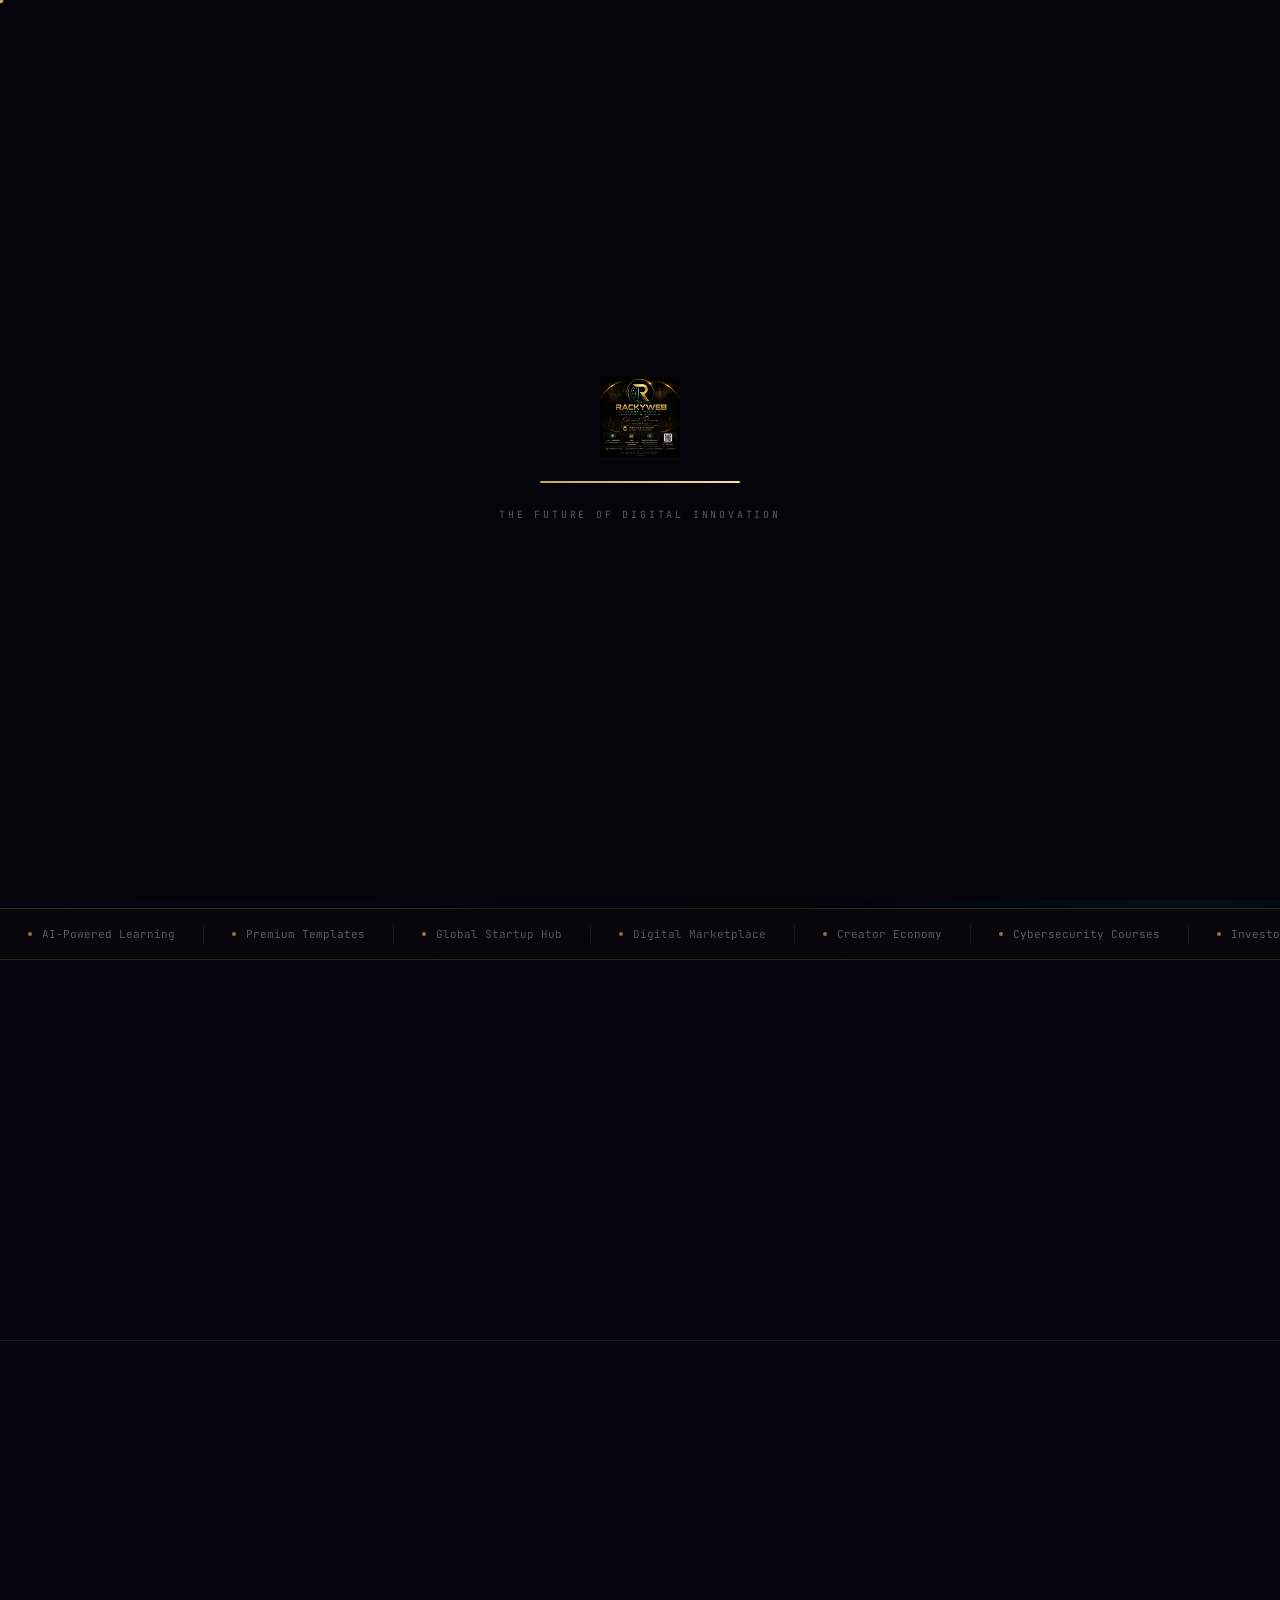
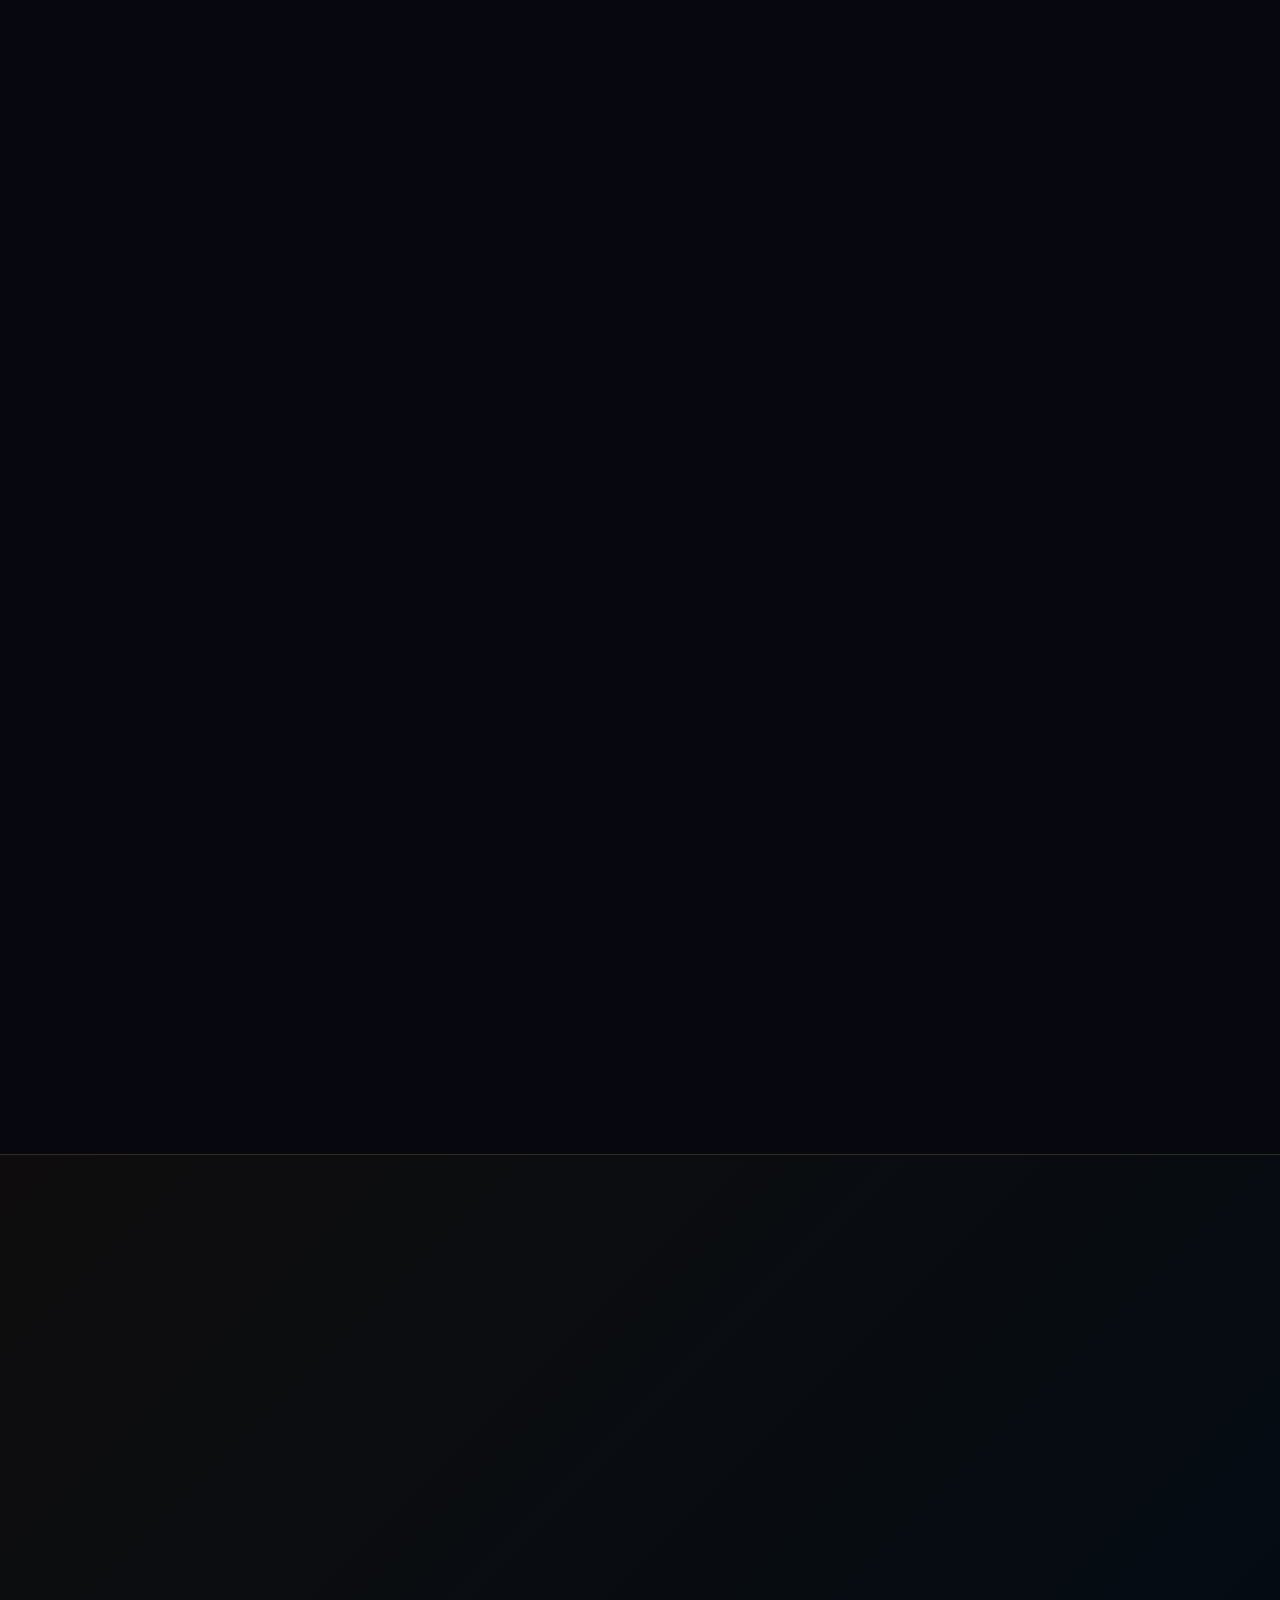
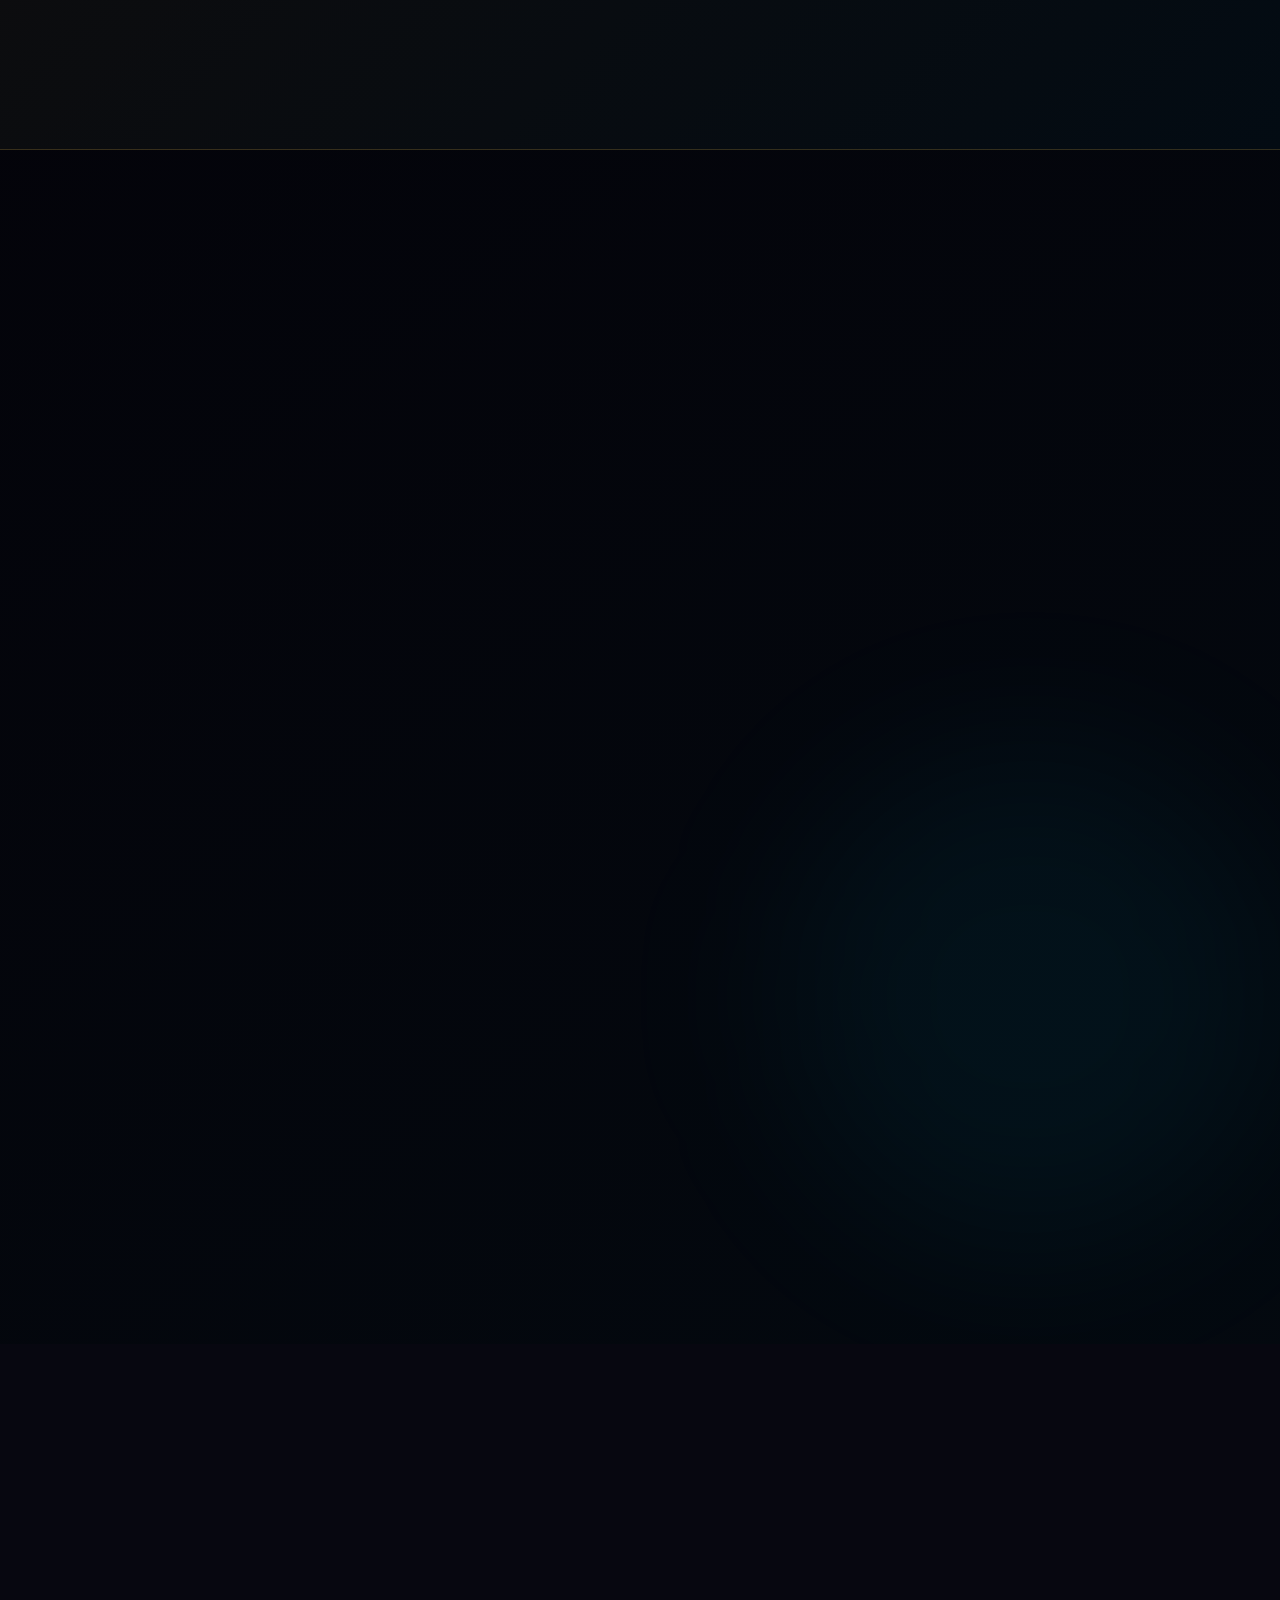
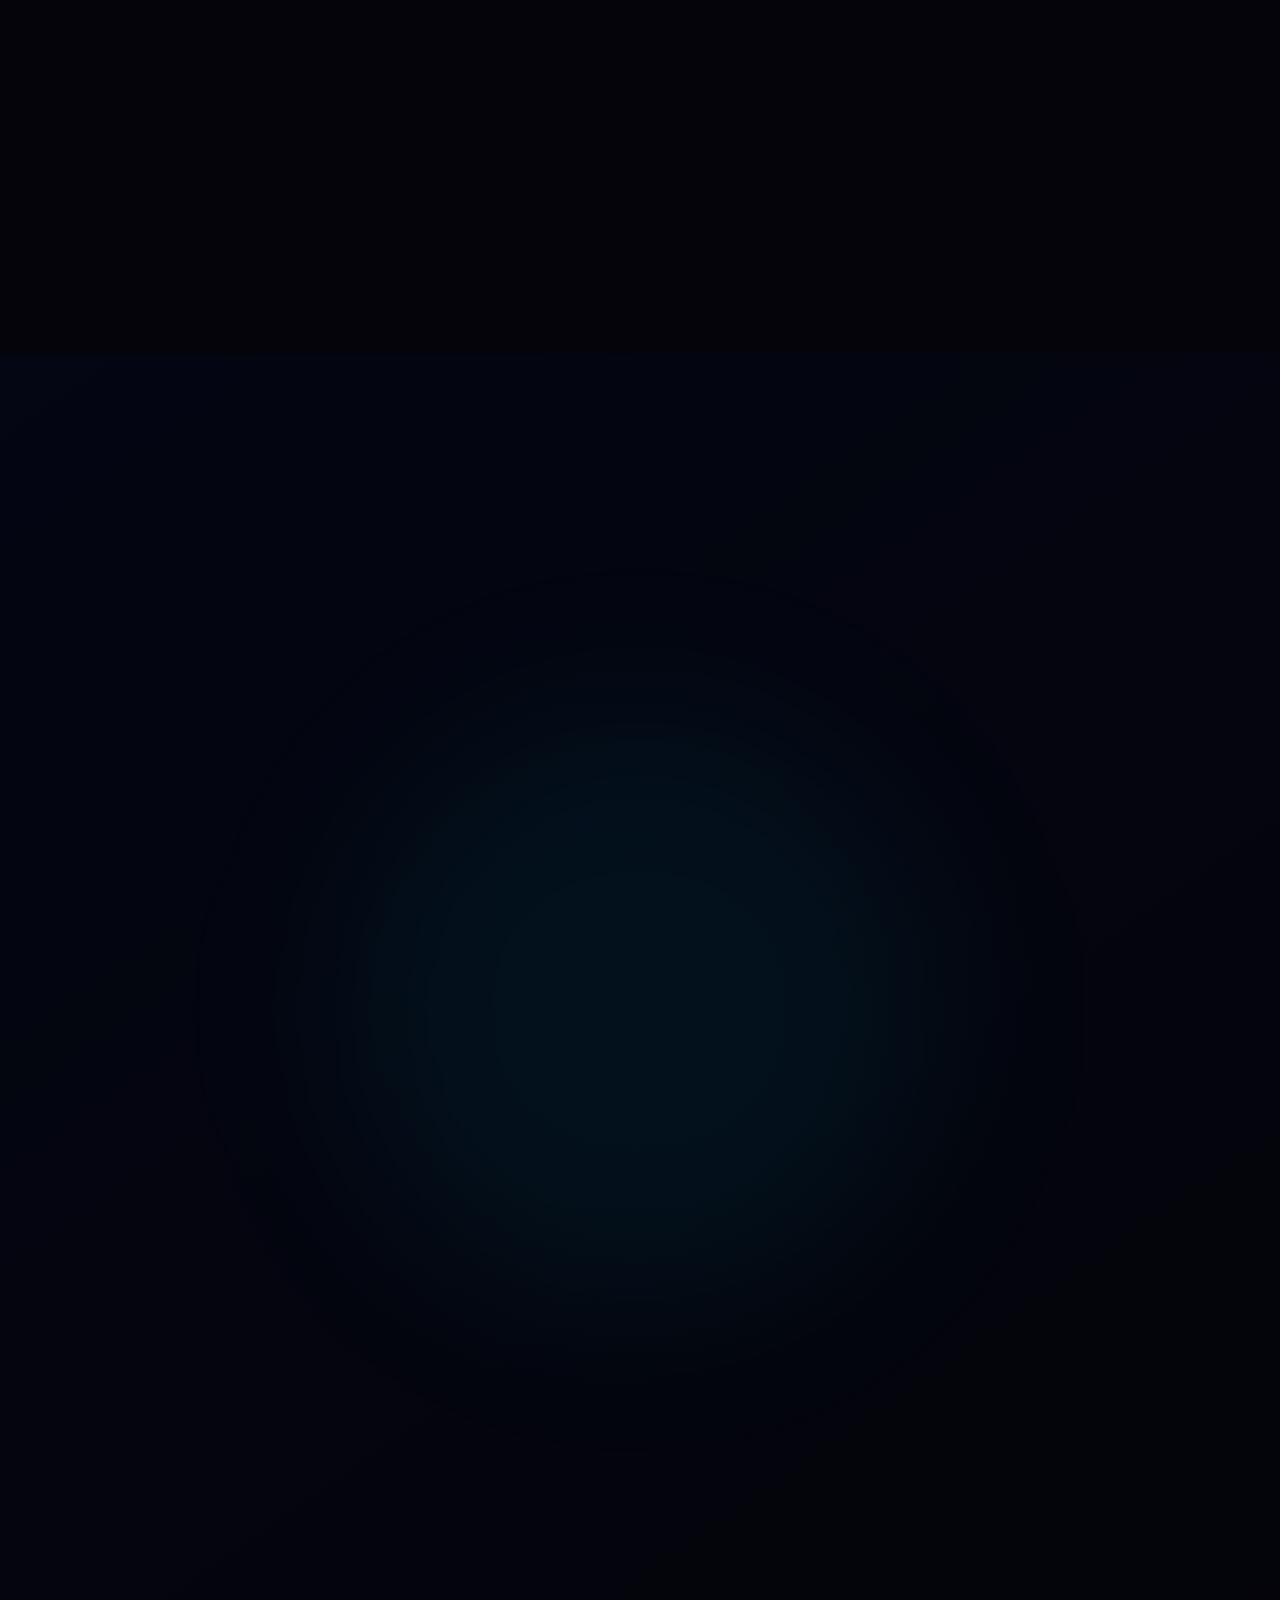
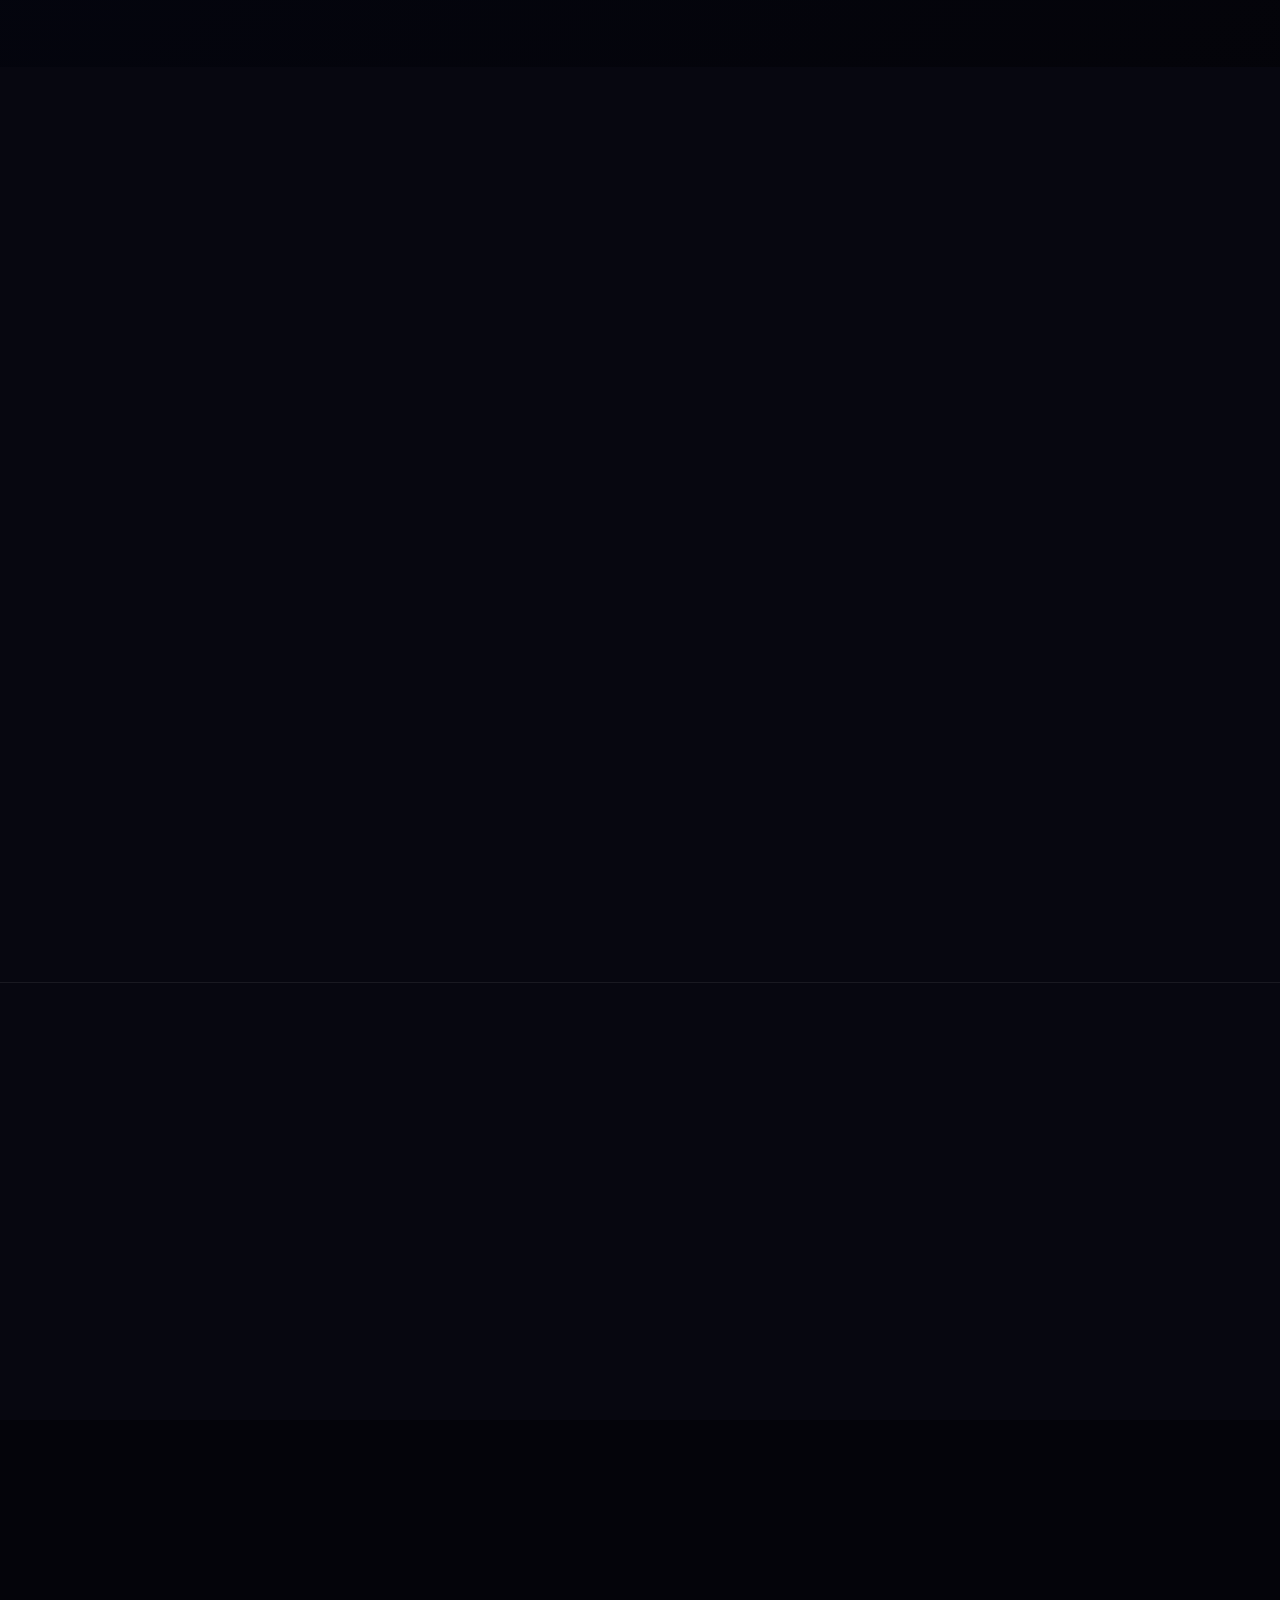
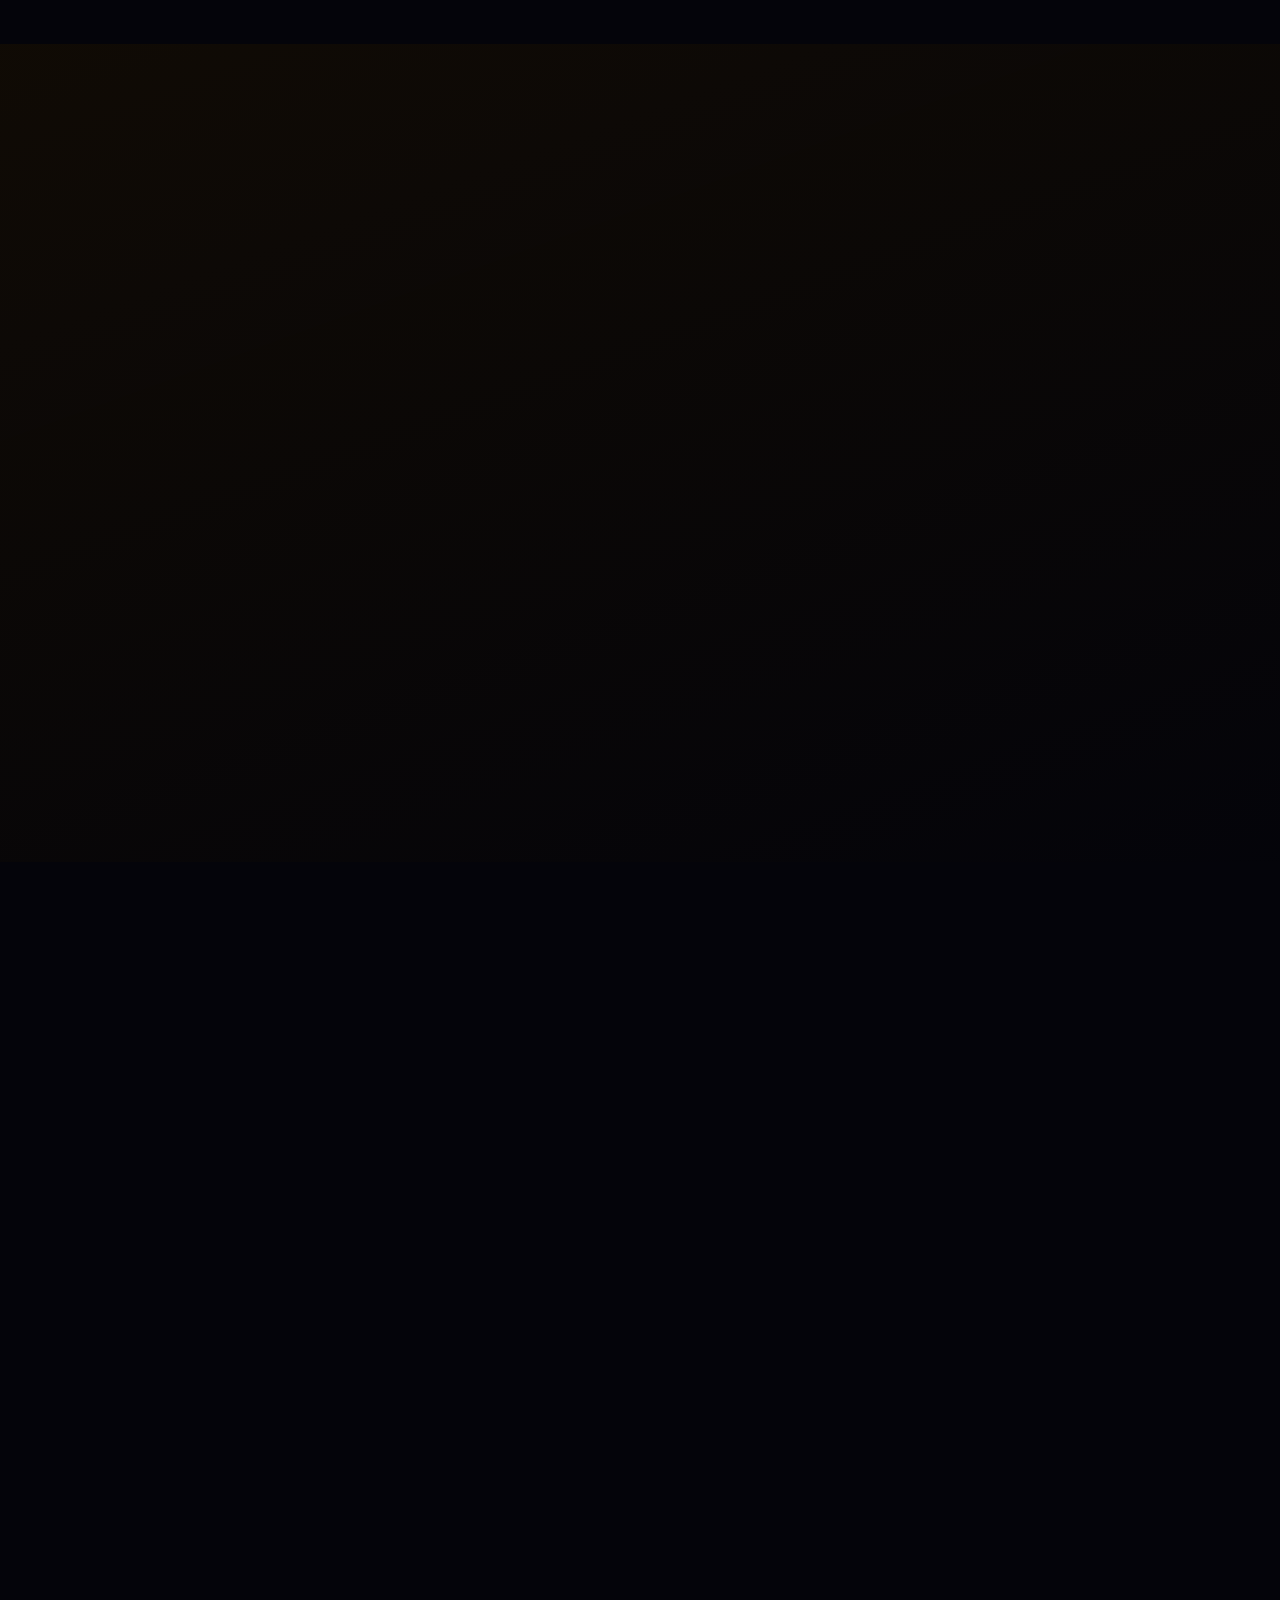
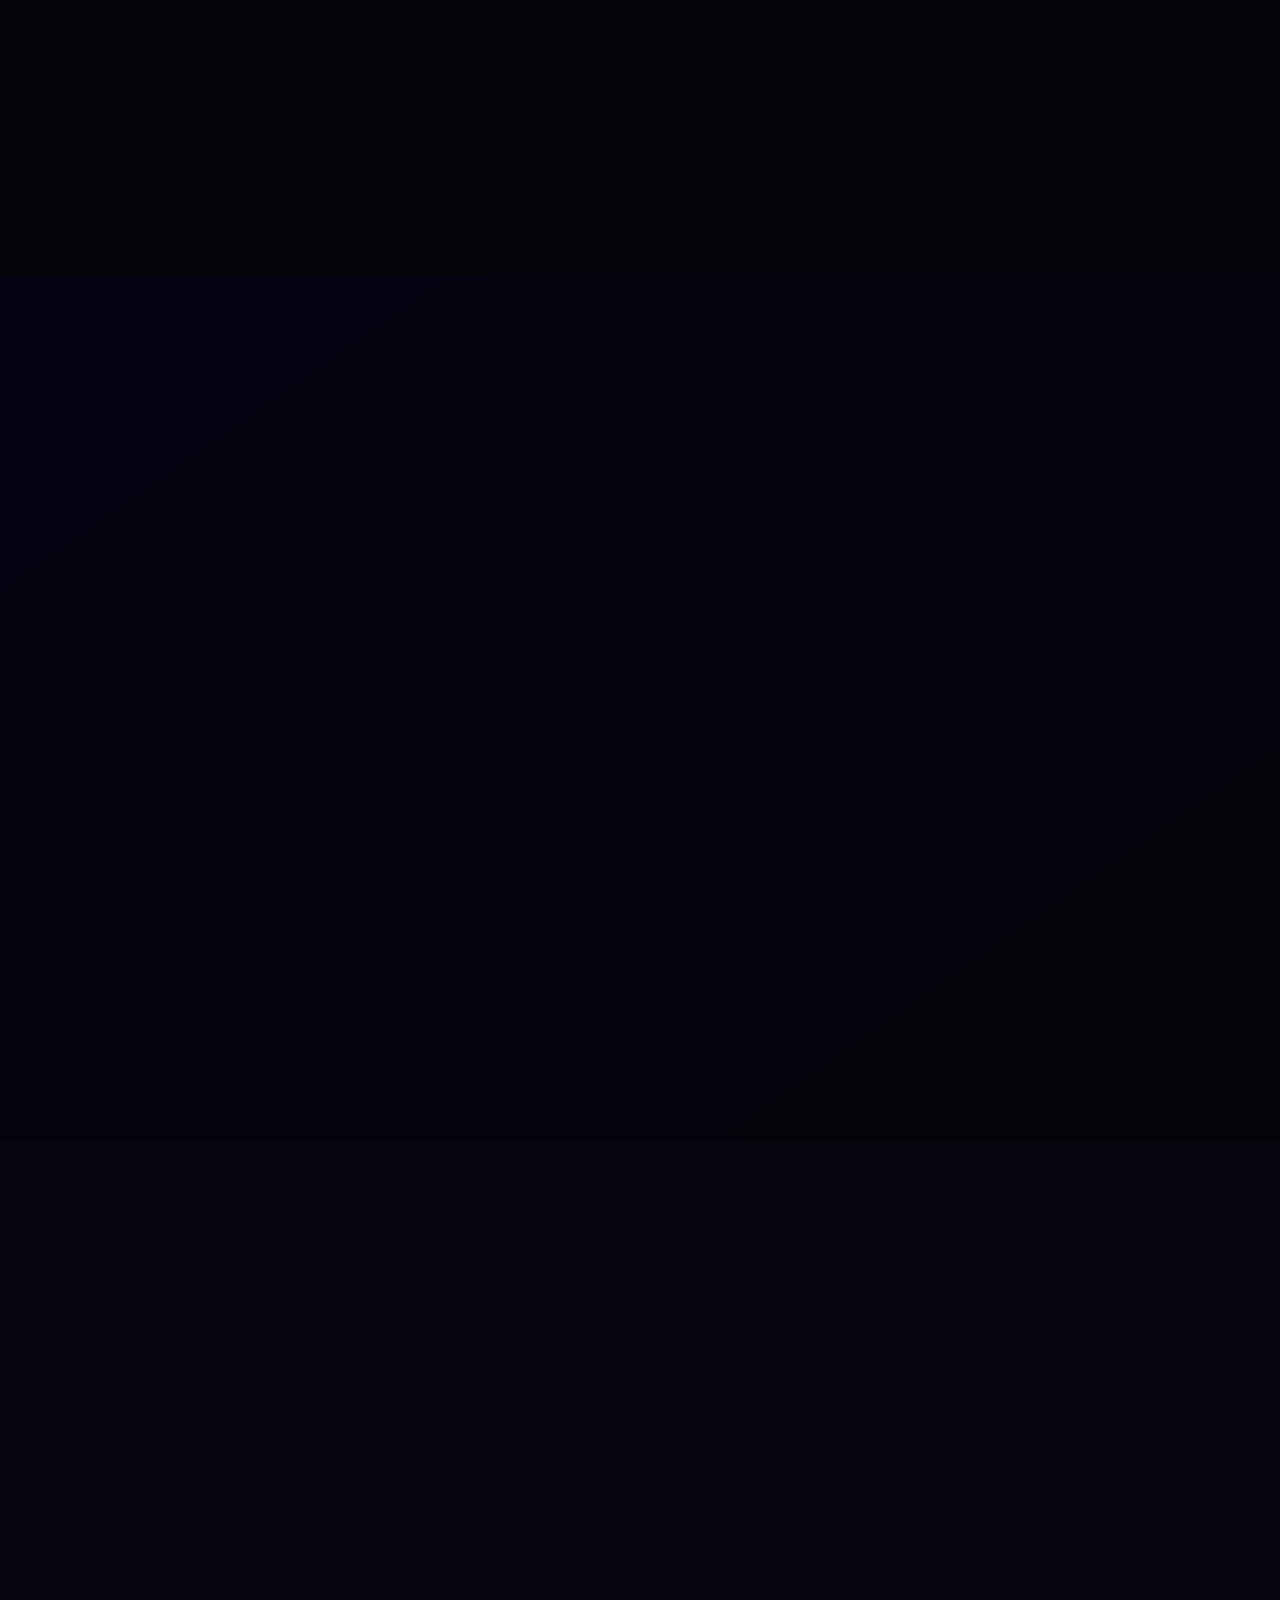
==== commit f8ff6527: "Update index.html" ====
--- a/index.html
+++ b/index.html
@@ -8,13 +8,13 @@
 <meta property="og:title" content="Rackyweb Nexus — The Future of Digital Innovation">
 <meta property="og:description" content="The world's premium platform for digital commerce, AI learning, and innovation.">
 <title>Rackyweb Nexus — The Future of Digital Innovation</title>
-<link rel="stylesheet" href="css/style.css">
+<link rel="stylesheet" href="style.css">
 </head>
 <body>
 
 <!-- LOADER -->
 <div id="loader">
-  <img class="ld-logo" src="img/logo.png" alt="Rackyweb Nexus">
+  <img class="ld-logo" src="logo.png" alt="Rackyweb Nexus">
   <div class="ld-track"><div class="ld-bar"></div></div>
   <div class="ld-txt">The Future of Digital Innovation</div>
 </div>
@@ -224,7 +224,7 @@
     <!-- Header -->
     <div style="padding:22px 32px;border-bottom:1px solid var(--bd);display:flex;justify-content:space-between;align-items:center;position:sticky;top:0;background:var(--b2);z-index:10">
       <div style="display:flex;align-items:center;gap:10px">
-        <img src="img/logo.png" style="width:32px;height:32px;object-fit:contain">
+        <img src="logo.png" style="width:32px;height:32px;object-fit:contain">
         <div style="font-family:var(--fh);font-size:16px;font-weight:800;color:var(--tw)">Secure Checkout</div>
       </div>
       <!-- Steps -->
--- a/style.css
+++ b/style.css
@@ -0,0 +1,1098 @@
+/* ================================================================
+   RACKYWEB NEXUS — style.css
+   "The Future of Digital Innovation"
+   Dark Luxury · Gold · Navy · Glassmorphism · Premium
+================================================================ */
+
+@import url('https://fonts.googleapis.com/css2?family=Syne:wght@400;600;700;800&family=Inter:wght@300;400;500;600;700&family=JetBrains+Mono:wght@300;400;700&family=Playfair+Display:ital,wght@0,700;1,700&display=swap');
+
+/* ── TOKENS ──────────────────────────────────────────────── */
+:root {
+  /* Background */
+  --b0: #04040a;
+  --b1: #070710;
+  --b2: #0d0d1a;
+  --b3: #141428;
+  --b4: #1c1c35;
+  /* Gold */
+  --g0: #7a5c14;
+  --g1: #c8a84b;
+  --g2: #e2c472;
+  --g3: #f5e0a0;
+  --gd: rgba(200,168,75,.10);
+  --gb: rgba(200,168,75,.22);
+  --gb2:rgba(200,168,75,.40);
+  /* Blue/Navy */
+  --n1: #1e3a8a;
+  --n2: #2563eb;
+  --n3: #60a5fa;
+  --n4: #93c5fd;
+  --nd: rgba(37,99,235,.10);
+  --nb: rgba(37,99,235,.22);
+  /* Emerald accent */
+  --e1: #059669;
+  --e2: #10b981;
+  --e3: #34d399;
+  --ed: rgba(16,185,129,.09);
+  --eb: rgba(16,185,129,.20);
+  /* Neon blue */
+  --neo: #00d4ff;
+  --neod: rgba(0,212,255,.08);
+  --neob: rgba(0,212,255,.22);
+  /* Text */
+  --tw: #f0eee8;
+  --tw2:#d8d4cc;
+  --tm: #5a586a;
+  --tm2:#3e3c4e;
+  /* Surface */
+  --p:  rgba(255,255,255,.028);
+  --gl: rgba(255,255,255,.055);
+  --bd: rgba(255,255,255,.07);
+  --bd2:rgba(255,255,255,.12);
+  /* Gradients */
+  --gg:  linear-gradient(135deg,#7a5c14,#c8a84b,#f5e0a0,#c8a84b);
+  --gs:  linear-gradient(135deg,#c8a84b,#e2c472,#f5e0a0);
+  --gn:  linear-gradient(135deg,#1e3a8a,#2563eb,#60a5fa);
+  --gse: linear-gradient(135deg,#c8a84b,#10b981);
+  --gne: linear-gradient(135deg,#00d4ff,#2563eb,#c8a84b);
+  --gp:  linear-gradient(135deg,#c8a84b,#e85d3a,#e8447f,#9b5cf6,#00d4ff);
+  --ghero: linear-gradient(160deg,rgba(4,4,10,1) 0%,rgba(7,7,24,.88) 60%,rgba(4,4,10,.95) 100%);
+  /* Fonts */
+  --fd: 'Playfair Display', serif;
+  --fs: 'Inter', sans-serif;
+  --fh: 'Syne', sans-serif;
+  --fm: 'JetBrains Mono', monospace;
+  /* Misc */
+  --r: 14px; --rl: 22px; --rs: 8px;
+  --ease: cubic-bezier(.23,1,.32,1);
+  --nav-h: 74px;
+}
+
+/* ── RESET ───────────────────────────────────────────────── */
+*,*::before,*::after{margin:0;padding:0;box-sizing:border-box}
+html{scroll-behavior:smooth;overflow-x:hidden}
+body{
+  background:var(--b0); color:var(--tw);
+  font-family:var(--fs); font-size:16px;
+  line-height:1.65; overflow-x:hidden; cursor:none;
+  -webkit-font-smoothing:antialiased;
+}
+::selection{background:rgba(200,168,75,.28);color:#fff}
+::-webkit-scrollbar{width:3px}
+::-webkit-scrollbar-track{background:var(--b0)}
+::-webkit-scrollbar-thumb{background:var(--g1);border-radius:2px}
+a{text-decoration:none;color:inherit}
+img{max-width:100%;display:block}
+button{cursor:pointer;font-family:var(--fs)}
+input,select,textarea{font-family:var(--fs)}
+
+/* ── CURSOR ──────────────────────────────────────────────── */
+#cdot{
+  position:fixed;width:7px;height:7px;background:var(--g1);
+  border-radius:50%;pointer-events:none;z-index:99999;
+  transform:translate(-50%,-50%);mix-blend-mode:screen;
+  transition:width .15s,height .15s,background .15s;
+}
+#cring{
+  position:fixed;width:34px;height:34px;
+  border:1.5px solid rgba(200,168,75,.5);border-radius:50%;
+  pointer-events:none;z-index:99998;
+  transform:translate(-50%,-50%);mix-blend-mode:screen;
+}
+body.hov #cdot{width:12px;height:12px;background:#fff}
+body.hov #cring{width:50px;height:50px;border-color:rgba(0,212,255,.55)}
+@media(max-width:768px){#cdot,#cring{display:none}}
+
+/* ── LOADER ──────────────────────────────────────────────── */
+#loader{
+  position:fixed;inset:0;z-index:99999;background:var(--b0);
+  display:flex;flex-direction:column;align-items:center;
+  justify-content:center;gap:24px;
+  transition:opacity .7s var(--ease),visibility .7s;
+}
+#loader.gone{opacity:0;visibility:hidden;pointer-events:none}
+.ld-logo{width:80px;height:80px;object-fit:contain;animation:ld-glow 1.8s ease-in-out infinite}
+@keyframes ld-glow{
+  0%,100%{filter:drop-shadow(0 0 10px rgba(200,168,75,.3))}
+  50%{filter:drop-shadow(0 0 30px rgba(200,168,75,.75)) drop-shadow(0 0 60px rgba(0,212,255,.2))}
+}
+.ld-track{width:200px;height:2px;background:rgba(255,255,255,.05);border-radius:2px;overflow:hidden}
+.ld-bar{height:100%;background:var(--gs);animation:ld-fill 2s var(--ease) forwards}
+@keyframes ld-fill{from{width:0}to{width:100%}}
+.ld-txt{font-family:var(--fm);font-size:10px;color:var(--tm);letter-spacing:.28em;text-transform:uppercase}
+
+/* ── SCROLL BAR ──────────────────────────────────────────── */
+#sbar{position:fixed;top:0;left:0;height:2px;background:linear-gradient(90deg,var(--g1),var(--neo));z-index:9999;width:0;box-shadow:0 0 10px var(--g1)}
+
+/* ── PARTICLES ───────────────────────────────────────────── */
+#cvs{position:fixed;inset:0;pointer-events:none;z-index:0;opacity:.5}
+
+/* ── GLOW ────────────────────────────────────────────────── */
+#mglow{
+  position:fixed;pointer-events:none;z-index:1;
+  width:500px;height:500px;border-radius:50%;
+  background:radial-gradient(circle,rgba(200,168,75,.04) 0%,transparent 70%);
+  transform:translate(-50%,-50%);
+}
+
+/* ── NAVBAR ──────────────────────────────────────────────── */
+#nav{
+  position:fixed;top:0;left:0;right:0;z-index:1000;
+  height:var(--nav-h);padding:0 56px;
+  display:flex;align-items:center;justify-content:space-between;
+  background:rgba(4,4,10,.8);backdrop-filter:blur(28px);
+  border-bottom:1px solid var(--gb);transition:all .4s var(--ease);
+}
+#nav.up{height:62px;background:rgba(4,4,10,.97)}
+.n-logo{display:flex;align-items:center;gap:12px}
+.n-logo img{height:42px;width:42px;object-fit:contain;filter:drop-shadow(0 0 12px rgba(200,168,75,.4))}
+.n-brand{
+  font-family:var(--fh);font-size:18px;font-weight:800;
+  background:var(--gg);background-size:200%;
+  -webkit-background-clip:text;-webkit-text-fill-color:transparent;background-clip:text;
+  animation:shimmer 5s linear infinite;letter-spacing:.04em;
+}
+.n-brand span{
+  display:block;font-family:var(--fm);font-size:9px;font-weight:400;
+  color:var(--neo);letter-spacing:.2em;text-transform:uppercase;
+  -webkit-text-fill-color:var(--neo);background:none;animation:none;
+}
+@keyframes shimmer{0%{background-position:200%}100%{background-position:-200%}}
+.n-links{display:flex;align-items:center;gap:2px}
+.n-link{
+  font-size:12px;font-weight:500;color:var(--tm);
+  padding:7px 13px;border-radius:6px;transition:all .25s;
+  letter-spacing:.05em;text-transform:uppercase;border:1px solid transparent;
+}
+.n-link:hover,.n-link.act{color:var(--g2);background:var(--gd);border-color:var(--gb)}
+.n-right{display:flex;align-items:center;gap:8px}
+.n-icon{
+  width:36px;height:36px;border-radius:8px;border:1px solid var(--bd);
+  background:var(--p);display:flex;align-items:center;justify-content:center;
+  cursor:pointer;transition:all .25s;color:var(--tm);font-size:15px;
+}
+.n-icon:hover{border-color:var(--gb);color:var(--g1);background:var(--gd)}
+.n-btn{
+  font-family:var(--fh);font-size:12px;font-weight:700;letter-spacing:.08em;
+  text-transform:uppercase;padding:9px 22px;border-radius:8px;
+  background:var(--gs);color:#04020a;border:none;cursor:pointer;
+  transition:all .3s;box-shadow:0 0 20px rgba(200,168,75,.18);
+}
+.n-btn:hover{transform:translateY(-2px);box-shadow:0 6px 30px rgba(200,168,75,.38)}
+.hamburger{display:none;flex-direction:column;gap:5px;cursor:pointer;padding:6px}
+.hamburger span{width:22px;height:1.5px;background:var(--g1);border-radius:2px;transition:all .3s}
+@media(max-width:1060px){.n-links{display:none}}
+@media(max-width:768px){#nav{padding:0 20px;height:64px;}.hamburger{display:flex;}.n-btn{display:none}}
+
+/* Mobile nav */
+#mob-nav{
+  position:fixed;top:64px;left:0;right:0;z-index:999;
+  background:rgba(4,4,10,.98);backdrop-filter:blur(28px);
+  border-bottom:1px solid var(--gb);padding:20px;
+  display:flex;flex-direction:column;gap:4px;
+  transform:translateY(-110%);transition:transform .4s var(--ease);
+}
+#mob-nav.show{transform:translateY(0)}
+.mob-link{
+  font-size:14px;font-weight:500;color:var(--tm);
+  padding:12px 16px;border-radius:8px;transition:all .25s;
+  border:1px solid transparent;
+}
+.mob-link:hover{color:var(--g2);background:var(--gd);border-color:var(--gb)}
+
+/* ── LAYOUT ──────────────────────────────────────────────── */
+section{position:relative;overflow:hidden}
+.wrap{max-width:1280px;margin:0 auto;padding:0 56px;position:relative;z-index:2}
+@media(max-width:768px){.wrap{padding:0 20px}}
+.s-pad{padding:110px 0}
+.s-pad-sm{padding:80px 0}
+
+/* ── TYPOGRAPHY HELPERS ──────────────────────────────────── */
+.eyebrow{
+  display:inline-flex;align-items:center;gap:10px;
+  font-family:var(--fm);font-size:10px;color:var(--g1);
+  letter-spacing:.24em;text-transform:uppercase;margin-bottom:18px;
+}
+.eyebrow::before,.eyebrow::after{content:'';width:22px;height:1px;background:var(--g1)}
+.eyebrow.blue{color:var(--neo)}.eyebrow.blue::before,.eyebrow.blue::after{background:var(--neo)}
+
+.h1{font-family:var(--fh);font-size:clamp(36px,5.5vw,74px);font-weight:800;line-height:1.0;letter-spacing:-.03em;color:var(--tw)}
+.h2{font-family:var(--fh);font-size:clamp(28px,4vw,56px);font-weight:800;line-height:1.05;letter-spacing:-.02em;color:var(--tw)}
+.h3{font-family:var(--fh);font-size:clamp(20px,2.5vw,32px);font-weight:700;line-height:1.1;color:var(--tw)}
+.body-lg{font-size:17px;color:rgba(240,238,232,.65);line-height:1.8}
+.body-md{font-size:15px;color:var(--tm);line-height:1.75}
+.body-sm{font-size:13px;color:var(--tm);line-height:1.7}
+.mb1{margin-bottom:8px}.mb2{margin-bottom:16px}.mb3{margin-bottom:24px}.mb4{margin-bottom:32px}.mb6{margin-bottom:52px}
+.tc{text-align:center}
+
+/* gradient text */
+.tg {background:var(--gg);background-size:200%;-webkit-background-clip:text;-webkit-text-fill-color:transparent;background-clip:text;animation:shimmer 5s linear infinite}
+.tn {background:var(--gn);-webkit-background-clip:text;-webkit-text-fill-color:transparent;background-clip:text}
+.tp {background:var(--gp);background-size:200%;-webkit-background-clip:text;-webkit-text-fill-color:transparent;background-clip:text;animation:shimmer 6s linear infinite}
+.tne{background:var(--gne);background-size:200%;-webkit-background-clip:text;-webkit-text-fill-color:transparent;background-clip:text;animation:shimmer 5s linear infinite}
+
+/* ── REVEAL ──────────────────────────────────────────────── */
+.rv{opacity:0;transform:translateY(36px);transition:opacity .8s var(--ease),transform .8s var(--ease)}
+.rv-l{opacity:0;transform:translateX(-36px);transition:opacity .8s var(--ease),transform .8s var(--ease)}
+.rv-r{opacity:0;transform:translateX(36px);transition:opacity .8s var(--ease),transform .8s var(--ease)}
+.rv-s{opacity:0;transform:scale(.9);transition:opacity .8s var(--ease),transform .8s var(--ease)}
+.rv.on,.rv-l.on,.rv-r.on,.rv-s.on{opacity:1;transform:none}
+.d1{transition-delay:.08s}.d2{transition-delay:.16s}.d3{transition-delay:.24s}
+.d4{transition-delay:.32s}.d5{transition-delay:.40s}.d6{transition-delay:.48s}
+
+/* ── ORBS ────────────────────────────────────────────────── */
+.orb{position:absolute;border-radius:50%;pointer-events:none;filter:blur(88px);animation:drift 12s ease-in-out infinite}
+@keyframes drift{0%,100%{transform:translate(0,0) scale(1)}33%{transform:translate(28px,-36px) scale(1.08)}66%{transform:translate(-18px,18px) scale(.92)}}
+
+/* ── BUTTONS ─────────────────────────────────────────────── */
+.btn{
+  display:inline-flex;align-items:center;gap:9px;
+  padding:13px 28px;border-radius:var(--rs);
+  font-family:var(--fh);font-size:13px;font-weight:700;
+  letter-spacing:.07em;text-transform:uppercase;
+  border:none;cursor:pointer;position:relative;overflow:hidden;
+  transition:all .3s var(--ease);
+}
+.btn::before{content:'';position:absolute;inset:0;background:rgba(255,255,255,0);transition:.3s;border-radius:inherit}
+.btn:hover::before{background:rgba(255,255,255,.07)}
+.rip{position:absolute;border-radius:50%;background:rgba(255,255,255,.3);transform:scale(0);animation:ripple .65s linear;pointer-events:none}
+@keyframes ripple{to{transform:scale(4);opacity:0}}
+.btn-g{background:var(--gs);color:#04020a;box-shadow:0 0 22px rgba(200,168,75,.22)}
+.btn-g:hover{transform:translateY(-2px);box-shadow:0 6px 34px rgba(200,168,75,.45)}
+.btn-n{background:var(--gn);color:#fff;box-shadow:0 0 22px rgba(37,99,235,.2)}
+.btn-n:hover{transform:translateY(-2px);box-shadow:0 6px 34px rgba(37,99,235,.4)}
+.btn-neo{background:linear-gradient(135deg,#00d4ff,#2563eb);color:#fff;box-shadow:0 0 22px rgba(0,212,255,.2)}
+.btn-neo:hover{transform:translateY(-2px);box-shadow:0 6px 34px rgba(0,212,255,.4)}
+.btn-o{background:transparent;color:var(--tw);border:1px solid var(--bd2)}
+.btn-o:hover{border-color:var(--gb2);color:var(--g2);transform:translateY(-2px)}
+.btn-gl{background:var(--gd);color:var(--g2);border:1px solid var(--gb)}
+.btn-gl:hover{background:rgba(200,168,75,.18);transform:translateY(-2px);box-shadow:0 0 22px rgba(200,168,75,.18)}
+.btn-sm{padding:9px 20px;font-size:11px}
+.btn-xs{padding:6px 14px;font-size:10px}
+.pulse{animation:gold-pulse 2.5s infinite}
+@keyframes gold-pulse{0%,100%{box-shadow:0 0 18px rgba(200,168,75,.22)}50%{box-shadow:0 0 48px rgba(200,168,75,.5),0 0 70px rgba(0,212,255,.18)}}
+
+/* ── GLASS CARD ──────────────────────────────────────────── */
+.card{
+  background:var(--p);border:1px solid var(--bd);
+  border-radius:var(--r);backdrop-filter:blur(14px);
+  position:relative;overflow:hidden;transition:all .4s var(--ease);
+}
+.card-shine::before{
+  content:'';position:absolute;top:0;left:-100%;
+  width:60px;height:100%;
+  background:linear-gradient(90deg,transparent,rgba(200,168,75,.05),transparent);
+  transition:left .7s;
+}
+.card-shine:hover::before{left:150%}
+.card:hover{border-color:var(--gb);transform:translateY(-5px);box-shadow:0 22px 55px rgba(0,0,0,.45),0 0 28px rgba(200,168,75,.06)}
+
+/* ── PILLS / TAGS ────────────────────────────────────────── */
+.pill{display:inline-flex;align-items:center;gap:5px;font-family:var(--fm);font-size:10px;padding:3px 10px;border-radius:4px;letter-spacing:.06em;text-transform:uppercase}
+.pill-g{background:var(--gd);color:var(--g2);border:1px solid var(--gb)}
+.pill-n{background:var(--nd);color:var(--n4);border:1px solid var(--nb)}
+.pill-e{background:var(--ed);color:var(--e3);border:1px solid var(--eb)}
+.pill-neo{background:var(--neod);color:var(--neo);border:1px solid var(--neob)}
+.pill-r{background:rgba(232,68,127,.08);color:#f472b6;border:1px solid rgba(232,68,127,.2)}
+.pill-hot{background:rgba(239,68,68,.09);color:#f87171;border:1px solid rgba(239,68,68,.22)}
+
+/* ── MARQUEE ─────────────────────────────────────────────── */
+.mq-wrap{overflow:hidden}
+.mq-track{display:flex;gap:0;width:max-content;animation:mq 34s linear infinite}
+.mq-track:hover{animation-play-state:paused}
+@keyframes mq{from{transform:translateX(0)}to{transform:translateX(-50%)}}
+.mq-item{display:flex;align-items:center;gap:10px;padding:0 28px;white-space:nowrap;font-family:var(--fm);font-size:11px;color:var(--tm);border-right:1px solid var(--bd);transition:color .25s}
+.mq-item:hover{color:var(--g1)}
+.mq-dot{width:4px;height:4px;border-radius:50%;background:var(--g1);opacity:.7}
+
+/* ── DOCK ────────────────────────────────────────────────── */
+#dock{
+  position:fixed;bottom:26px;left:50%;transform:translateX(-50%);
+  z-index:900;display:flex;gap:5px;
+  background:rgba(4,4,10,.92);backdrop-filter:blur(28px);
+  border:1px solid var(--gb);border-radius:20px;padding:8px 14px;
+  box-shadow:0 20px 60px rgba(0,0,0,.55),inset 0 1px 0 rgba(200,168,75,.06);
+}
+.dk{
+  width:40px;height:40px;border-radius:10px;border:1px solid var(--bd);
+  background:var(--p);display:flex;align-items:center;justify-content:center;
+  cursor:pointer;transition:all .25s;font-size:16px;text-decoration:none;color:var(--tm);position:relative;
+}
+.dk:hover{background:var(--gd);border-color:var(--gb);transform:translateY(-7px) scale(1.12);color:var(--g1);box-shadow:0 10px 26px rgba(200,168,75,.18)}
+.dk-tip{position:absolute;bottom:50px;left:50%;transform:translateX(-50%);background:rgba(4,4,10,.97);border:1px solid var(--gb);border-radius:5px;padding:4px 10px;font-size:10px;font-family:var(--fm);color:var(--g1);white-space:nowrap;opacity:0;pointer-events:none;transition:opacity .2s}
+.dk:hover .dk-tip{opacity:1}
+
+/* ── WA BUTTON ───────────────────────────────────────────── */
+#wa{
+  position:fixed;bottom:94px;right:26px;z-index:890;
+  width:50px;height:50px;border-radius:50%;
+  background:linear-gradient(135deg,#25d366,#128c3e);
+  display:flex;align-items:center;justify-content:center;font-size:22px;
+  box-shadow:0 4px 20px rgba(37,211,102,.35);
+  cursor:pointer;transition:all .3s;text-decoration:none;
+  animation:wa-p 3s infinite;
+}
+#wa:hover{transform:scale(1.1);box-shadow:0 6px 30px rgba(37,211,102,.55)}
+@keyframes wa-p{0%,100%{box-shadow:0 4px 20px rgba(37,211,102,.35)}50%{box-shadow:0 4px 35px rgba(37,211,102,.6),0 0 0 8px rgba(37,211,102,.09)}}
+
+/* ── AI CHAT FLOAT ───────────────────────────────────────── */
+#ai-float{
+  position:fixed;bottom:94px;left:26px;z-index:890;
+  width:50px;height:50px;border-radius:50%;
+  background:linear-gradient(135deg,#00d4ff,#2563eb);
+  display:flex;align-items:center;justify-content:center;font-size:20px;
+  cursor:pointer;transition:all .3s;
+  box-shadow:0 4px 20px rgba(0,212,255,.3);
+  animation:ai-p 3s infinite;
+}
+#ai-float:hover{transform:scale(1.1);box-shadow:0 6px 30px rgba(0,212,255,.5)}
+@keyframes ai-p{0%,100%{box-shadow:0 4px 20px rgba(0,212,255,.3)}50%{box-shadow:0 4px 35px rgba(0,212,255,.55),0 0 0 8px rgba(0,212,255,.09)}}
+#ai-panel{
+  position:fixed;bottom:154px;left:26px;z-index:889;
+  width:320px;background:var(--b2);border:1px solid var(--neob);
+  border-radius:var(--rl);overflow:hidden;
+  box-shadow:0 24px 60px rgba(0,0,0,.5);
+  transform:translateY(20px) scale(.95);opacity:0;visibility:hidden;
+  transition:all .35s var(--ease);
+}
+#ai-panel.open{transform:none;opacity:1;visibility:visible}
+.aip-head{padding:16px 20px;background:linear-gradient(135deg,rgba(0,212,255,.08),rgba(37,99,235,.08));border-bottom:1px solid var(--neob);display:flex;align-items:center;gap:12px}
+.aip-dot{width:8px;height:8px;border-radius:50%;background:var(--neo);animation:blink 1.2s ease-in-out infinite}
+@keyframes blink{0%,100%{opacity:1}50%{opacity:.15}}
+.aip-title{font-family:var(--fh);font-size:13px;font-weight:700;color:var(--tw)}
+.aip-msgs{height:200px;overflow-y:auto;padding:16px;display:flex;flex-direction:column;gap:10px}
+.aip-msg-bot,.aip-msg-user{padding:10px 14px;border-radius:10px;font-size:13px;line-height:1.5;max-width:85%}
+.aip-msg-bot{background:rgba(0,212,255,.07);border:1px solid var(--neob);color:var(--tw2);align-self:flex-start;border-radius:4px 10px 10px 10px}
+.aip-msg-user{background:var(--gd);border:1px solid var(--gb);color:var(--tw);align-self:flex-end;border-radius:10px 4px 10px 10px}
+.aip-input-row{padding:12px 16px;border-top:1px solid var(--bd);display:flex;gap:8px}
+.aip-input{flex:1;padding:9px 13px;background:rgba(255,255,255,.04);border:1px solid var(--bd);border-radius:8px;color:var(--tw);font-family:var(--fs);font-size:13px;outline:none;transition:border .25s}
+.aip-input:focus{border-color:var(--neob)}
+.aip-send{width:36px;height:36px;border-radius:8px;background:var(--gn);border:none;color:#fff;cursor:pointer;display:flex;align-items:center;justify-content:center;font-size:15px;transition:all .25s}
+.aip-send:hover{transform:scale(1.08)}
+
+/* ── MODALS ──────────────────────────────────────────────── */
+.modal-bg{
+  position:fixed;inset:0;z-index:9990;
+  background:rgba(4,4,10,.94);backdrop-filter:blur(20px);
+  display:flex;align-items:center;justify-content:center;padding:20px;
+  opacity:0;visibility:hidden;transition:all .3s;
+}
+.modal-bg.open{opacity:1;visibility:visible}
+.modal-box{
+  width:100%;max-width:440px;background:var(--b2);
+  border:1px solid var(--gb);border-radius:var(--rl);padding:44px 40px;
+  position:relative;transform:scale(.94);transition:transform .35s var(--ease);
+}
+.modal-bg.open .modal-box{transform:scale(1)}
+.modal-h{font-family:var(--fh);font-size:24px;font-weight:800;color:var(--tw);margin-bottom:6px}
+.modal-sub{font-size:14px;color:var(--tm);margin-bottom:26px}
+.modal-x{position:absolute;top:16px;right:16px;width:28px;height:28px;border-radius:50%;background:var(--p);border:1px solid var(--bd);display:flex;align-items:center;justify-content:center;cursor:pointer;color:var(--tm);font-size:13px;transition:all .2s}
+.modal-x:hover{color:var(--g1);border-color:var(--gb)}
+.modal-tabs{display:flex;background:rgba(255,255,255,.03);border-radius:8px;padding:3px;margin-bottom:26px}
+.m-tab{flex:1;padding:8px;border-radius:6px;text-align:center;font-size:12px;font-weight:600;cursor:pointer;transition:all .2s;color:var(--tm);letter-spacing:.05em;text-transform:uppercase}
+.m-tab.on{background:var(--gd);color:var(--g2);border:1px solid var(--gb)}
+.f-group{margin-bottom:14px}
+.f-lbl{display:block;font-size:11px;font-weight:600;color:var(--tm);margin-bottom:7px;letter-spacing:.08em;text-transform:uppercase}
+.f-inp{width:100%;padding:12px 15px;background:rgba(255,255,255,.04);border:1px solid var(--bd);border-radius:8px;color:var(--tw);font-size:14px;outline:none;transition:border .25s}
+.f-inp:focus{border-color:var(--gb)}
+
+/* ── SEARCH ──────────────────────────────────────────────── */
+#search-bg{
+  position:fixed;inset:0;z-index:9990;
+  background:rgba(4,4,10,.94);backdrop-filter:blur(20px);
+  display:flex;align-items:flex-start;justify-content:center;padding-top:110px;
+  opacity:0;visibility:hidden;transition:all .3s;
+}
+#search-bg.open{opacity:1;visibility:visible}
+.search-box{
+  width:100%;max-width:660px;background:var(--b2);
+  border:1px solid var(--gb);border-radius:var(--r);overflow:hidden;
+  transform:translateY(-18px);transition:transform .35s var(--ease);
+}
+#search-bg.open .search-box{transform:translateY(0)}
+.s-inp{width:100%;padding:20px 26px;background:transparent;border:none;outline:none;font-size:18px;color:var(--tw)}
+.s-inp::placeholder{color:var(--tm)}
+.s-hints{padding:0 26px 18px;display:flex;gap:8px;flex-wrap:wrap}
+.s-hint{font-family:var(--fm);font-size:11px;color:var(--g1);padding:3px 10px;border:1px solid var(--gb);border-radius:4px;cursor:pointer;transition:all .2s}
+.s-hint:hover{background:var(--gd)}
+
+/* ── CART PANEL ──────────────────────────────────────────── */
+#cart-panel{
+  position:fixed;top:0;right:0;bottom:0;z-index:9990;
+  width:380px;background:var(--b1);border-left:1px solid var(--gb);
+  transform:translateX(100%);transition:transform .4s var(--ease);
+  display:flex;flex-direction:column;
+}
+#cart-panel.open{transform:translateX(0)}
+.cart-head{padding:24px;border-bottom:1px solid var(--bd);display:flex;justify-content:space-between;align-items:center}
+.cart-title{font-family:var(--fh);font-size:18px;font-weight:800;color:var(--tw)}
+.cart-items{flex:1;overflow-y:auto;padding:20px}
+.cart-item{display:flex;gap:14px;padding:16px;background:var(--p);border:1px solid var(--bd);border-radius:var(--r);margin-bottom:12px;transition:all .3s}
+.cart-item:hover{border-color:var(--gb)}
+.cart-item-img{width:60px;height:60px;border-radius:8px;background:var(--b3);display:flex;align-items:center;justify-content:center;font-size:24px;flex-shrink:0}
+.cart-item-name{font-weight:600;font-size:14px;color:var(--tw);margin-bottom:4px}
+.cart-item-price{font-family:var(--fh);font-size:16px;font-weight:700;color:var(--g2)}
+.cart-item-rm{font-family:var(--fm);font-size:10px;color:var(--tm);cursor:pointer;transition:color .2s}
+.cart-item-rm:hover{color:var(--g1)}
+.cart-foot{padding:20px;border-top:1px solid var(--bd)}
+.cart-total{display:flex;justify-content:space-between;align-items:center;margin-bottom:16px}
+.cart-total-lbl{font-size:14px;color:var(--tm)}
+.cart-total-amt{font-family:var(--fh);font-size:22px;font-weight:700;color:var(--g2)}
+.cart-overlay{position:fixed;inset:0;background:rgba(4,4,10,.6);z-index:9989;opacity:0;visibility:hidden;transition:all .3s}
+.cart-overlay.open{opacity:1;visibility:visible}
+@media(max-width:440px){#cart-panel{width:100%}}
+
+/* ── HERO ────────────────────────────────────────────────── */
+#hero{
+  min-height:100vh;display:flex;align-items:center;
+  padding:calc(var(--nav-h) + 60px) 0 80px;
+  background:
+    var(--ghero),
+    url('https://images.unsplash.com/photo-1519389950473-47ba0277781c?w=1920&q=90') center/cover no-repeat;
+}
+.hero-grid{display:grid;grid-template-columns:1fr 1fr;gap:60px;align-items:center}
+.hero-badge{
+  display:inline-flex;align-items:center;gap:10px;
+  font-family:var(--fm);font-size:11px;color:var(--g2);
+  border:1px solid var(--gb);padding:6px 16px;border-radius:40px;
+  background:var(--gd);margin-bottom:28px;animation:fu .8s ease both;
+}
+.h-blink{width:7px;height:7px;border-radius:50%;background:var(--g1);flex-shrink:0;animation:blink 1.2s ease-in-out infinite}
+@keyframes fu{from{opacity:0;transform:translateY(28px)}to{opacity:1;transform:none}}
+.hero-h{
+  font-family:var(--fh);font-size:clamp(46px,7vw,88px);
+  font-weight:900;line-height:.96;letter-spacing:-.04em;
+  color:var(--tw);margin-bottom:24px;animation:fu 1s .12s ease both;
+}
+.hero-h .hl{
+  display:block;
+  background:linear-gradient(90deg,var(--g1),var(--g3),var(--neo),var(--g2));
+  background-size:300%;
+  -webkit-background-clip:text;-webkit-text-fill-color:transparent;background-clip:text;
+  animation:shimmer 5s linear infinite;
+}
+.hero-p{font-size:17px;color:rgba(240,238,232,.6);max-width:480px;line-height:1.8;margin-bottom:36px;animation:fu 1s .24s ease both}
+.hero-actions{display:flex;gap:14px;flex-wrap:wrap;margin-bottom:44px;animation:fu 1s .36s ease both}
+.hero-trust{display:flex;align-items:center;gap:16px;padding-top:30px;border-top:1px solid rgba(200,168,75,.14);animation:fu 1s .48s ease both;flex-wrap:wrap}
+.trust-lbl{font-family:var(--fm);font-size:10px;color:var(--tm);letter-spacing:.12em;text-transform:uppercase}
+.trust-items{display:flex;gap:16px;flex-wrap:wrap}
+.trust-item{font-size:12px;color:rgba(240,238,232,.45);font-weight:500}
+
+/* Hero visual - platform preview cards */
+.hero-right{animation:fr .9s .2s ease both}
+@keyframes fr{from{opacity:0;transform:translateX(32px)}to{opacity:1;transform:none}}
+.hero-visual{
+  position:relative;display:grid;grid-template-columns:1fr 1fr;gap:14px;
+}
+.hv-card{
+  background:rgba(4,4,10,.85);border:1px solid var(--gb);
+  border-radius:var(--r);padding:22px 18px;
+  backdrop-filter:blur(20px);transition:all .38s var(--ease);cursor:pointer;
+}
+.hv-card:hover{border-color:var(--g1);transform:translateY(-5px);box-shadow:0 14px 40px rgba(200,168,75,.13)}
+.hv-icon{font-size:24px;margin-bottom:12px}
+.hv-title{font-family:var(--fh);font-size:14px;font-weight:700;color:var(--tw);margin-bottom:6px}
+.hv-desc{font-size:12px;color:var(--tm);line-height:1.55}
+.hv-link{font-family:var(--fm);font-size:10px;color:var(--g1);margin-top:12px;display:flex;align-items:center;gap:5px;letter-spacing:.06em}
+.hv-main{
+  grid-column:span 2;background:rgba(4,4,10,.88);
+  border:1px solid var(--neob);border-radius:var(--r);padding:22px 18px;
+  backdrop-filter:blur(20px);cursor:pointer;transition:all .38s var(--ease);
+}
+.hv-main:hover{border-color:var(--neo);box-shadow:0 0 40px rgba(0,212,255,.1);transform:translateY(-3px)}
+@media(max-width:960px){.hero-grid{grid-template-columns:1fr}.hero-visual{grid-template-columns:repeat(4,1fr)}.hv-main{grid-column:span 4}}
+@media(max-width:640px){.hero-visual{grid-template-columns:1fr 1fr}.hv-main{grid-column:span 2}}
+
+/* ── MARQUEE BAND ────────────────────────────────────────── */
+.mq-band{padding:16px 0;border-top:1px solid var(--gb);border-bottom:1px solid var(--gb);background:rgba(200,168,75,.02)}
+
+/* ── STATS BAND ──────────────────────────────────────────── */
+#stats{padding:80px 0;background:var(--b1);border-bottom:1px solid var(--bd)}
+.stats-grid{display:grid;grid-template-columns:repeat(4,1fr)}
+.s-cell{padding:40px 30px;text-align:center;border-right:1px solid var(--bd);position:relative;overflow:hidden;transition:background .3s}
+.s-cell:last-child{border-right:none}
+.s-cell::after{content:'';position:absolute;top:0;left:0;right:0;height:2px;background:linear-gradient(90deg,var(--g1),var(--neo));transform:scaleX(0);transition:transform .4s var(--ease)}
+.s-cell:hover::after{transform:scaleX(1)}
+.s-cell:hover{background:var(--gd)}
+.s-icon{font-size:26px;margin-bottom:14px}
+.s-num{font-family:var(--fh);font-size:clamp(36px,5vw,60px);font-weight:800;line-height:1;margin-bottom:6px;color:var(--tw)}
+.s-lbl{font-family:var(--fm);font-size:10px;color:var(--tm);text-transform:uppercase;letter-spacing:.15em}
+@media(max-width:768px){.stats-grid{grid-template-columns:1fr 1fr}.s-cell{border-right:none;border-bottom:1px solid var(--bd)}}
+
+/* ── SHOP SECTION ────────────────────────────────────────── */
+#shop{padding:110px 0;background:var(--b1)}
+.shop-header{margin-bottom:40px}
+.cats{display:flex;gap:8px;flex-wrap:wrap;margin-bottom:38px}
+.cat{
+  font-family:var(--fm);font-size:11px;padding:8px 18px;border-radius:40px;
+  border:1px solid var(--bd);background:transparent;color:var(--tm);
+  cursor:pointer;transition:all .25s;letter-spacing:.06em;
+}
+.cat.on,.cat:hover{background:var(--gd);border-color:var(--gb);color:var(--g2)}
+.products{display:grid;grid-template-columns:repeat(4,1fr);gap:20px}
+.prod{border-radius:var(--r);overflow:hidden;background:var(--b2);border:1px solid var(--bd);transition:all .4s var(--ease);cursor:pointer;position:relative}
+.prod:hover{border-color:var(--gb);transform:translateY(-6px);box-shadow:0 24px 60px rgba(0,0,0,.45)}
+.prod-img{height:196px;display:flex;align-items:center;justify-content:center;font-size:50px;position:relative;overflow:hidden}
+.prod-img img{position:absolute;inset:0;width:100%;height:100%;object-fit:cover;opacity:.5;transition:transform .5s var(--ease)}
+.prod:hover .prod-img img{transform:scale(1.06)}
+.prod-ov{position:absolute;inset:0;background:rgba(0,0,0,.72);display:flex;align-items:center;justify-content:center;gap:8px;opacity:0;transition:opacity .3s}
+.prod:hover .prod-ov{opacity:1}
+.prod-bx{position:absolute;top:10px;left:10px;z-index:2}
+.prod-wl{position:absolute;top:10px;right:10px;z-index:2;width:28px;height:28px;border-radius:50%;background:rgba(4,4,10,.8);border:1px solid var(--bd);display:flex;align-items:center;justify-content:center;font-size:12px;cursor:pointer;transition:all .25s}
+.prod-wl:hover{border-color:var(--gb);background:var(--gd);color:var(--g1)}
+.prod-body{padding:16px}
+.prod-cat{font-family:var(--fm);font-size:10px;color:var(--tm);text-transform:uppercase;letter-spacing:.1em;margin-bottom:5px}
+.prod-name{font-family:var(--fh);font-size:15px;font-weight:700;color:var(--tw);margin-bottom:5px}
+.prod-desc{font-size:12px;color:var(--tm);line-height:1.5;margin-bottom:10px}
+.prod-ft{display:flex;justify-content:space-between;align-items:center;padding-top:10px;border-top:1px solid var(--bd)}
+.prod-price{font-family:var(--fh);font-size:19px;font-weight:700}
+.stars{color:var(--g1);font-size:11px;letter-spacing:1px}
+@media(max-width:1100px){.products{grid-template-columns:repeat(3,1fr)}}
+@media(max-width:800px){.products{grid-template-columns:1fr 1fr}}
+@media(max-width:480px){.products{grid-template-columns:1fr}}
+
+/* ── BECOME SELLER CTA ───────────────────────────────────── */
+#sell-cta{
+  padding:80px 0;
+  background:linear-gradient(135deg,rgba(200,168,75,.06) 0%,rgba(0,212,255,.04) 100%);
+  border-top:1px solid var(--gb);border-bottom:1px solid var(--gb);
+}
+.sell-inner{display:grid;grid-template-columns:1fr auto;gap:40px;align-items:center}
+.sell-steps{display:flex;gap:0;margin-top:32px;flex-wrap:wrap}
+.sell-step{display:flex;align-items:center;gap:14px;padding:18px 22px;background:var(--p);border:1px solid var(--bd);border-radius:var(--r);transition:all .3s;flex:1;min-width:180px}
+.sell-step:not(:last-child){margin-right:-1px;border-right-color:transparent;border-radius:var(--r) 0 0 var(--r)}
+.sell-step:last-child{border-radius:0 var(--r) var(--r) 0}
+.sell-step:hover{border-color:var(--gb);background:var(--gd);z-index:1}
+.sell-step-n{font-family:var(--fh);font-size:28px;font-weight:800;color:var(--g2);flex-shrink:0}
+.sell-step-t{font-weight:600;font-size:14px;color:var(--tw)}
+.sell-step-d{font-size:12px;color:var(--tm);margin-top:2px}
+@media(max-width:768px){.sell-inner{grid-template-columns:1fr}.sell-steps{flex-direction:column}.sell-step,.sell-step:not(:last-child),.sell-step:last-child{border-radius:var(--r);margin-right:0;margin-bottom:-1px;border-bottom-color:transparent}.sell-step:last-child{margin-bottom:0;border-bottom-color:var(--bd)}}
+
+/* ── ACADEMY ─────────────────────────────────────────────── */
+#academy{
+  padding:110px 0;
+  background:
+    linear-gradient(145deg,rgba(4,4,10,.9) 0%,rgba(4,10,16,.88) 100%),
+    url('https://images.unsplash.com/photo-1524995997946-a1c2e315a42f?w=1600&q=80') center/cover fixed;
+}
+.aca-intro{display:grid;grid-template-columns:1fr 1fr;gap:70px;align-items:center;margin-bottom:80px}
+.aca-feat{display:flex;flex-direction:column;gap:16px}
+.aca-f{display:flex;gap:16px;padding:18px 20px;background:rgba(4,4,10,.8);border:1px solid var(--bd);border-radius:var(--r);backdrop-filter:blur(12px);transition:all .35s;cursor:pointer}
+.aca-f:hover{border-color:var(--gb);background:var(--gd);transform:translateX(6px)}
+.aca-f-icon{font-size:22px;flex-shrink:0;width:44px;height:44px;border-radius:10px;display:flex;align-items:center;justify-content:center}
+.aca-f-title{font-weight:700;font-size:15px;color:var(--tw);margin-bottom:4px}
+.aca-f-desc{font-size:13px;color:var(--tm);line-height:1.55}
+.paths{display:grid;grid-template-columns:repeat(3,1fr);gap:20px}
+.path{border-radius:var(--r);padding:28px;cursor:pointer;background:rgba(4,4,10,.82);border:1px solid var(--bd);backdrop-filter:blur(14px);transition:all .4s var(--ease);position:relative;overflow:hidden}
+.path::after{content:'';position:absolute;bottom:0;left:0;right:0;height:3px;transform:scaleX(0);transition:transform .4s var(--ease)}
+.path-gold::after{background:var(--gs)}.path-blue::after{background:var(--gn)}.path-neo::after{background:linear-gradient(90deg,var(--neo),var(--n2))}
+.path-em::after{background:var(--ge,linear-gradient(90deg,#059669,#34d399))}.path-r::after{background:linear-gradient(90deg,#e8447f,#f59e0b)}.path-p::after{background:var(--gp)}
+.path:hover::after{transform:scaleX(1)}
+.path:hover{border-color:var(--gb);transform:translateY(-7px);box-shadow:0 26px 65px rgba(0,0,0,.45)}
+.path-icon{font-size:28px;margin-bottom:16px}
+.path-title{font-family:var(--fh);font-size:18px;font-weight:700;color:var(--tw);margin-bottom:8px}
+.path-desc{font-size:13px;color:var(--tm);line-height:1.65;margin-bottom:16px}
+.path-meta{display:flex;gap:12px;flex-wrap:wrap}
+.path-met{font-family:var(--fm);font-size:10px;color:var(--tm);display:flex;align-items:center;gap:4px}
+.prog-row{margin-top:14px}
+.prog-lbl{display:flex;justify-content:space-between;font-family:var(--fm);font-size:10px;color:var(--tm);margin-bottom:6px}
+.prog{height:5px;background:rgba(255,255,255,.06);border-radius:3px;overflow:hidden}
+.prog-fill{height:100%;border-radius:3px;transition:width 1.6s var(--ease)}
+@media(max-width:960px){.aca-intro{grid-template-columns:1fr;gap:44px}.paths{grid-template-columns:1fr 1fr}}
+@media(max-width:560px){.paths{grid-template-columns:1fr}}
+
+/* ── COURSES ─────────────────────────────────────────────── */
+#courses{padding:110px 0;background:var(--b1)}
+.courses{display:grid;grid-template-columns:repeat(3,1fr);gap:22px;margin-top:52px}
+.course{border-radius:var(--rl);overflow:hidden;background:var(--b2);border:1px solid var(--bd);transition:all .4s var(--ease);cursor:pointer}
+.course:hover{border-color:var(--gb);transform:translateY(-6px);box-shadow:0 26px 60px rgba(0,0,0,.45)}
+.c-thumb{height:188px;position:relative;overflow:hidden;display:flex;align-items:flex-end}
+.c-thumb img{position:absolute;inset:0;width:100%;height:100%;object-fit:cover;filter:brightness(.6) saturate(.8);transition:transform .5s var(--ease)}
+.course:hover .c-thumb img{transform:scale(1.05)}
+.c-thumb-inner{position:relative;z-index:1;padding:14px 18px;width:100%;background:linear-gradient(0deg,rgba(4,4,10,.92) 0%,transparent 100%)}
+.c-body{padding:18px}
+.c-cat{font-family:var(--fm);font-size:10px;color:var(--tm);text-transform:uppercase;letter-spacing:.1em;margin-bottom:6px}
+.c-title{font-family:var(--fh);font-size:17px;font-weight:700;color:var(--tw);margin-bottom:6px;line-height:1.3}
+.c-inst{font-size:12px;color:var(--tm);margin-bottom:10px}
+.c-ft{display:flex;justify-content:space-between;align-items:center;padding-top:10px;border-top:1px solid var(--bd)}
+.c-price{font-family:var(--fh);font-size:19px;font-weight:700}
+.c-info{display:flex;gap:10px}
+.c-info-i{font-family:var(--fm);font-size:10px;color:var(--tm);display:flex;align-items:center;gap:3px}
+@media(max-width:900px){.courses{grid-template-columns:1fr 1fr}}
+@media(max-width:560px){.courses{grid-template-columns:1fr}}
+
+/* ── LEARNING DASHBOARD ──────────────────────────────────── */
+#dashboard{padding:110px 0;background:var(--b0)}
+.dash-layout{display:grid;grid-template-columns:1fr 1fr;gap:40px;margin-top:56px}
+.dash-panel{background:var(--b2);border:1px solid var(--bd);border-radius:var(--rl);overflow:hidden;transition:all .35s}
+.dash-panel:hover{border-color:var(--gb)}
+.dash-head{padding:20px 24px;border-bottom:1px solid var(--bd);display:flex;justify-content:space-between;align-items:center}
+.dash-title{font-family:var(--fh);font-size:16px;font-weight:700;color:var(--tw)}
+.dash-body{padding:20px 24px}
+.dash-row{display:flex;align-items:center;gap:14px;padding:12px 0;border-bottom:1px solid rgba(255,255,255,.04)}
+.dash-row:last-child{border-bottom:none}
+.dash-icon{width:38px;height:38px;border-radius:9px;display:flex;align-items:center;justify-content:center;font-size:17px;flex-shrink:0}
+.dash-label{font-size:13px;font-weight:600;color:var(--tw);margin-bottom:3px}
+.dash-sub{font-family:var(--fm);font-size:10px;color:var(--tm)}
+.dash-action{margin-left:auto;flex-shrink:0}
+.cert-card{
+  background:linear-gradient(135deg,rgba(200,168,75,.06),rgba(0,212,255,.04));
+  border:1px solid var(--gb);border-radius:var(--r);padding:20px;
+  margin-bottom:12px;display:flex;align-items:center;gap:14px;transition:all .3s;cursor:pointer;
+}
+.cert-card:hover{transform:translateY(-2px);box-shadow:0 10px 30px rgba(200,168,75,.1)}
+.cert-icon{font-size:28px;flex-shrink:0}
+.cert-name{font-weight:700;font-size:14px;color:var(--tw);margin-bottom:3px}
+.cert-date{font-family:var(--fm);font-size:10px;color:var(--tm)}
+@media(max-width:900px){.dash-layout{grid-template-columns:1fr}}
+
+/* ── AI HUB ──────────────────────────────────────────────── */
+#ai-hub{
+  padding:110px 0;
+  background:
+    linear-gradient(145deg,rgba(4,6,20,.93) 0%,rgba(4,4,10,.96) 100%),
+    url('https://images.unsplash.com/photo-1620712943543-bcc4688e7485?w=1600&q=80') center/cover fixed;
+}
+.ai-intro{display:grid;grid-template-columns:1fr 1.1fr;gap:70px;align-items:center;margin-bottom:80px}
+.ai-orb-wrap{position:relative;height:380px;display:flex;align-items:center;justify-content:center}
+.ai-orb{
+  width:180px;height:180px;border-radius:50%;
+  background:radial-gradient(circle,rgba(200,168,75,.22),rgba(0,212,255,.14),transparent);
+  box-shadow:0 0 80px rgba(200,168,75,.25);
+  display:flex;align-items:center;justify-content:center;font-size:54px;
+  animation:orb-pulse 4s ease-in-out infinite;
+}
+@keyframes orb-pulse{0%,100%{box-shadow:0 0 80px rgba(200,168,75,.25);transform:scale(1)}50%{box-shadow:0 0 130px rgba(200,168,75,.45),0 0 60px rgba(0,212,255,.25);transform:scale(1.06)}}
+.ai-ring{position:absolute;border-radius:50%;border:1px solid;animation:spin linear infinite}
+@keyframes spin{from{transform:rotate(0)}to{transform:rotate(360deg)}}
+.ai-tools{display:grid;grid-template-columns:repeat(3,1fr);gap:18px}
+.ai-tool{
+  padding:26px;border-radius:var(--r);
+  background:rgba(4,6,20,.82);border:1px solid var(--bd);
+  backdrop-filter:blur(14px);transition:all .4s var(--ease);cursor:pointer;position:relative;overflow:hidden;
+}
+.ai-tool:hover{border-color:var(--gb);transform:translateY(-6px);box-shadow:0 22px 55px rgba(0,0,0,.5)}
+.ai-tool::before{content:'';position:absolute;inset:0;background:linear-gradient(135deg,rgba(200,168,75,.04),rgba(0,212,255,.03));opacity:0;transition:.4s}
+.ai-tool:hover::before{opacity:1}
+.ai-t-icon{font-size:26px;margin-bottom:14px}
+.ai-t-title{font-family:var(--fh);font-size:16px;font-weight:700;color:var(--tw);margin-bottom:7px}
+.ai-t-desc{font-size:12px;color:var(--tm);line-height:1.65}
+@media(max-width:960px){.ai-intro{grid-template-columns:1fr;gap:44px}.ai-orb-wrap{height:280px}.ai-tools{grid-template-columns:1fr 1fr}}
+@media(max-width:560px){.ai-tools{grid-template-columns:1fr}}
+
+/* ── STARTUP HUB ─────────────────────────────────────────── */
+#startups{padding:110px 0;background:var(--b1)}
+.startups{display:grid;grid-template-columns:repeat(3,1fr);gap:20px;margin-top:52px}
+.startup{border-radius:var(--rl);overflow:hidden;background:var(--b2);border:1px solid var(--bd);transition:all .4s var(--ease);cursor:pointer}
+.startup:hover{border-color:var(--gb);transform:translateY(-6px);box-shadow:0 24px 60px rgba(0,0,0,.45)}
+.su-thumb{height:170px;display:flex;align-items:center;justify-content:center;font-size:48px;position:relative;overflow:hidden}
+.su-thumb img{position:absolute;inset:0;width:100%;height:100%;object-fit:cover;opacity:.45}
+.su-body{padding:22px}
+.su-sector{font-family:var(--fm);font-size:10px;color:var(--g1);text-transform:uppercase;letter-spacing:.1em;margin-bottom:7px}
+.su-name{font-family:var(--fh);font-size:18px;font-weight:700;color:var(--tw);margin-bottom:7px}
+.su-desc{font-size:13px;color:var(--tm);line-height:1.6;margin-bottom:14px}
+.su-ft{display:flex;justify-content:space-between;align-items:center;padding-top:12px;border-top:1px solid var(--bd)}
+.su-raised{font-family:var(--fh);font-size:17px;font-weight:700;color:var(--g2)}
+.su-stage{font-family:var(--fm);font-size:10px;color:var(--tm)}
+@media(max-width:900px){.startups{grid-template-columns:1fr 1fr}}
+@media(max-width:480px){.startups{grid-template-columns:1fr}}
+
+/* ── TESTIMONIALS ────────────────────────────────────────── */
+#testi{
+  padding:110px 0;
+  background:
+    linear-gradient(160deg,rgba(18,12,4,.88) 0%,rgba(4,4,10,.96) 100%),
+    url('https://images.unsplash.com/photo-1552664730-d307ca884978?w=1600&q=80') center/cover fixed;
+}
+.t-slider{overflow:hidden;margin-top:54px}
+.t-track{display:flex;gap:20px;transition:transform .7s var(--ease)}
+.t-card{
+  flex-shrink:0;width:calc(33.333% - 14px);
+  background:rgba(18,12,4,.82);border:1px solid var(--bd);
+  border-radius:var(--rl);padding:30px;backdrop-filter:blur(12px);transition:all .4s var(--ease);
+}
+.t-card:hover{border-color:var(--gb);transform:translateY(-4px)}
+.t-stars{color:var(--g1);font-size:12px;letter-spacing:2px;margin-bottom:10px}
+.t-q{font-size:28px;color:var(--g1);line-height:1;margin-bottom:10px}
+.t-text{font-size:14px;color:rgba(240,238,232,.6);line-height:1.8;font-style:italic;margin-bottom:18px}
+.t-auth{display:flex;align-items:center;gap:11px}
+.t-ava{width:42px;height:42px;border-radius:11px;display:flex;align-items:center;justify-content:center;font-size:18px;flex-shrink:0}
+.t-name{font-family:var(--fh);font-weight:700;font-size:14px;color:var(--tw)}
+.t-role{font-size:11px;color:var(--tm);font-family:var(--fm);margin-top:2px}
+.t-dots{display:flex;gap:8px;justify-content:center;margin-top:26px}
+.t-dot{width:7px;height:7px;border-radius:50%;background:var(--bd);cursor:pointer;transition:all .3s}
+.t-dot.on{background:var(--g1);width:22px;border-radius:4px}
+@media(max-width:900px){.t-card{width:calc(50% - 10px)}}
+@media(max-width:560px){.t-card{width:100%}}
+
+/* ── PRICING ─────────────────────────────────────────────── */
+#pricing{padding:110px 0;background:var(--b0)}
+.price-grid{display:grid;grid-template-columns:repeat(3,1fr);gap:20px;margin-top:54px}
+.price-c{
+  border-radius:var(--rl);padding:38px;border:1px solid var(--bd);
+  background:rgba(13,13,26,.85);transition:all .4s var(--ease);
+  position:relative;overflow:hidden;backdrop-filter:blur(12px);cursor:pointer;
+}
+.price-c.feat{border-color:var(--gb);background:linear-gradient(135deg,rgba(200,168,75,.07),rgba(0,212,255,.04))}
+.price-c:hover{transform:translateY(-8px)}
+.price-c.feat:hover{box-shadow:0 34px 80px rgba(200,168,75,.14)}
+.price-badge{position:absolute;top:20px;right:20px;background:var(--gs);color:#04020a;font-family:var(--fm);font-size:10px;font-weight:700;padding:4px 10px;border-radius:4px;letter-spacing:.05em}
+.price-icon{font-size:34px;margin-bottom:16px}
+.price-name{font-family:var(--fh);font-size:21px;font-weight:800;color:var(--tw);margin-bottom:7px}
+.price-desc{font-size:13px;color:var(--tm);line-height:1.65;margin-bottom:20px}
+.price-amt{font-family:var(--fh);font-size:46px;font-weight:800;margin-bottom:22px}
+.price-amt .cur{font-size:20px;vertical-align:super;color:var(--tm);font-family:var(--fs);font-weight:400}
+.price-amt .per{font-size:14px;vertical-align:baseline;color:var(--tm);font-family:var(--fs);font-weight:400}
+.price-feats{list-style:none;display:flex;flex-direction:column;gap:9px;margin-bottom:26px}
+.price-feats li{font-size:13px;color:var(--tm);display:flex;align-items:center;gap:9px}
+.price-feats li::before{content:'✦';color:var(--g1);font-size:9px;flex-shrink:0}
+@media(max-width:900px){.price-grid{grid-template-columns:1fr 1fr}}
+@media(max-width:560px){.price-grid{grid-template-columns:1fr}}
+
+/* ── EVENTS ──────────────────────────────────────────────── */
+#events{
+  padding:110px 0;
+  background:
+    linear-gradient(145deg,rgba(4,4,20,.93) 0%,rgba(4,4,10,.95) 100%),
+    url('https://images.unsplash.com/photo-1540575467063-178a50c2df87?w=1600&q=80') center/cover fixed;
+}
+.ev-grid{display:grid;grid-template-columns:repeat(3,1fr);gap:20px;margin-top:52px}
+.ev-card{border-radius:var(--rl);overflow:hidden;background:rgba(4,4,20,.82);border:1px solid var(--bd);transition:all .4s var(--ease);cursor:pointer;backdrop-filter:blur(12px)}
+.ev-card:hover{border-color:var(--gb);transform:translateY(-6px);box-shadow:0 22px 55px rgba(0,0,0,.5)}
+.ev-thumb{height:130px;display:flex;align-items:center;justify-content:center;font-size:46px}
+.ev-body{padding:22px}
+.ev-date{font-family:var(--fm);font-size:10px;color:var(--g1);text-transform:uppercase;letter-spacing:.1em;margin-bottom:7px}
+.ev-title{font-family:var(--fh);font-size:17px;font-weight:700;color:var(--tw);margin-bottom:7px}
+.ev-desc{font-size:12px;color:var(--tm);line-height:1.6;margin-bottom:16px}
+.ev-cd{display:flex;gap:10px;margin-bottom:14px}
+.ev-cd-u{text-align:center}
+.ev-cd-n{font-family:var(--fh);font-size:22px;font-weight:800;color:var(--tw);line-height:1}
+.ev-cd-l{font-family:var(--fm);font-size:9px;color:var(--tm);text-transform:uppercase;margin-top:3px}
+.ev-ft{display:flex;justify-content:space-between;align-items:center}
+.ev-count{font-family:var(--fm);font-size:11px;color:var(--tm)}
+@media(max-width:900px){.ev-grid{grid-template-columns:1fr 1fr}}
+@media(max-width:560px){.ev-grid{grid-template-columns:1fr}}
+
+/* ── COMMUNITY ───────────────────────────────────────────── */
+#community{padding:110px 0;background:var(--b1)}
+.comm-grid{display:grid;grid-template-columns:1fr 1fr;gap:28px;margin-top:54px}
+.lb{background:rgba(12,12,26,.9);border:1px solid var(--eb,rgba(16,185,129,.22));border-radius:var(--rl);overflow:hidden}
+.lb-head{padding:18px 24px;border-bottom:1px solid rgba(16,185,129,.2);display:flex;justify-content:space-between;align-items:center}
+.lb-h{font-family:var(--fh);font-size:16px;font-weight:700;color:var(--tw)}
+.lb-row{display:flex;align-items:center;gap:14px;padding:13px 24px;border-bottom:1px solid rgba(255,255,255,.03);transition:background .2s}
+.lb-row:hover{background:rgba(16,185,129,.06)}
+.lb-rank{font-family:var(--fh);font-size:18px;font-weight:800;width:28px;text-align:center}
+.lb-av{width:38px;height:38px;border-radius:10px;display:flex;align-items:center;justify-content:center;font-size:17px}
+.lb-info{flex:1}
+.lb-name{font-weight:600;font-size:13px;color:var(--tw)}
+.lb-role{font-family:var(--fm);font-size:10px;color:var(--tm);margin-top:2px}
+.lb-pts{font-family:var(--fh);font-size:16px;font-weight:700}
+.feed-wrap h3{font-family:var(--fh);font-size:16px;font-weight:700;color:var(--tw);margin-bottom:16px}
+.feed{display:flex;flex-direction:column;gap:9px}
+.feed-i{display:flex;gap:11px;padding:12px 14px;background:var(--p);border:1px solid var(--bd);border-radius:9px;transition:all .3s}
+.feed-i:hover{border-color:var(--gb);background:var(--gd)}
+.feed-av{width:32px;height:32px;border-radius:8px;display:flex;align-items:center;justify-content:center;font-size:15px;flex-shrink:0}
+.feed-txt{font-size:13px;color:var(--tm)}
+.feed-txt strong{color:var(--tw)}
+.feed-time{font-family:var(--fm);font-size:10px;color:var(--tm);margin-top:3px}
+@media(max-width:768px){.comm-grid{grid-template-columns:1fr}}
+
+/* ── BLOG ────────────────────────────────────────────────── */
+#blog{padding:110px 0;background:var(--b0)}
+.blog-grid{display:grid;grid-template-columns:1.4fr 1fr 1fr;gap:22px;margin-top:52px}
+.blog-feat{grid-row:span 2}
+.blog-c{border-radius:var(--rl);overflow:hidden;background:var(--b2);border:1px solid var(--bd);transition:all .4s var(--ease);cursor:pointer}
+.blog-c:hover{border-color:var(--gb);transform:translateY(-4px);box-shadow:0 20px 50px rgba(0,0,0,.4)}
+.blog-th{position:relative;overflow:hidden}
+.blog-th img{width:100%;display:block;transition:transform .5s var(--ease);filter:brightness(.7) saturate(.85)}
+.blog-c:hover .blog-th img{transform:scale(1.04)}
+.blog-feat .blog-th img{height:310px;object-fit:cover}
+.blog-th.sm img{height:160px;object-fit:cover}
+.blog-tag{position:absolute;top:12px;left:12px}
+.blog-body{padding:18px}
+.blog-date{font-family:var(--fm);font-size:10px;color:var(--tm);margin-bottom:7px;text-transform:uppercase;letter-spacing:.06em}
+.blog-title{font-family:var(--fh);font-size:17px;font-weight:700;color:var(--tw);line-height:1.35;margin-bottom:7px}
+.blog-feat .blog-title{font-size:21px}
+.blog-exc{font-size:13px;color:var(--tm);line-height:1.65}
+@media(max-width:900px){.blog-grid{grid-template-columns:1fr 1fr}.blog-feat{grid-row:span 1}}
+@media(max-width:560px){.blog-grid{grid-template-columns:1fr}}
+
+/* ── FAQ ─────────────────────────────────────────────────── */
+#faq{
+  padding:110px 0;
+  background:
+    linear-gradient(160deg,rgba(4,4,10,.93) 0%,rgba(10,10,18,.9) 100%),
+    url('https://images.unsplash.com/photo-1519389950473-47ba0277781c?w=1600&q=75') center/cover fixed;
+}
+.faq-lay{display:grid;grid-template-columns:1fr 1.4fr;gap:80px}
+.faq-list{display:flex;flex-direction:column;gap:10px;margin-top:36px}
+.faq-i{border-radius:var(--rs);background:var(--p);border:1px solid var(--bd);overflow:hidden;transition:border-color .3s}
+.faq-i.open{border-color:var(--gb)}
+.faq-q{display:flex;align-items:center;justify-content:space-between;padding:16px 20px;cursor:pointer}
+.faq-qt{font-size:15px;font-weight:500;color:var(--tw)}
+.faq-ic{width:22px;height:22px;border-radius:50%;background:var(--p);border:1px solid var(--bd);display:flex;align-items:center;justify-content:center;font-size:13px;color:var(--tm);transition:all .3s;flex-shrink:0}
+.faq-i.open .faq-ic{background:var(--gd);border-color:var(--gb);color:var(--g1);transform:rotate(45deg)}
+.faq-a{max-height:0;overflow:hidden;transition:max-height .4s var(--ease)}
+.faq-i.open .faq-a{max-height:280px}
+.faq-ai{padding:0 20px 16px;font-size:14px;color:var(--tm);line-height:1.75}
+@media(max-width:900px){.faq-lay{grid-template-columns:1fr;gap:40px}}
+
+/* ── NEWSLETTER ──────────────────────────────────────────── */
+#newsletter{
+  padding:80px 0;
+  background:linear-gradient(135deg,rgba(200,168,75,.06),rgba(0,212,255,.04));
+  border-top:1px solid var(--gb);border-bottom:1px solid var(--gb);
+}
+.nl-grid{display:grid;grid-template-columns:1fr 1fr;gap:60px;align-items:center}
+.nl-form{display:flex;gap:12px}
+.nl-inp{flex:1;padding:13px 18px;background:rgba(255,255,255,.05);border:1px solid var(--bd);border-radius:var(--rs);color:var(--tw);font-size:14px;outline:none;transition:border .25s}
+.nl-inp:focus{border-color:var(--gb)}
+.nl-inp::placeholder{color:var(--tm)}
+@media(max-width:768px){.nl-grid{grid-template-columns:1fr;gap:32px}.nl-form{flex-direction:column}}
+
+/* ── CONTACT ─────────────────────────────────────────────── */
+#contact{
+  padding:110px 0;
+  background:
+    linear-gradient(145deg,rgba(4,4,10,.93) 0%,rgba(10,10,18,.9) 100%),
+    url('https://images.unsplash.com/photo-1497366216548-37526070297c?w=1600&q=80') center/cover fixed;
+}
+.contact-lay{display:grid;grid-template-columns:1fr 1.2fr;gap:70px}
+.c-items{display:flex;flex-direction:column;gap:14px;margin-top:30px}
+.c-item{display:flex;gap:14px;padding:16px 18px;background:var(--p);border:1px solid var(--bd);border-radius:var(--r);transition:all .3s;cursor:pointer}
+.c-item:hover{border-color:var(--gb);background:var(--gd)}
+.c-ico{width:38px;height:38px;border-radius:10px;display:flex;align-items:center;justify-content:center;font-size:17px;flex-shrink:0}
+.c-lbl{font-family:var(--fm);font-size:10px;color:var(--tm);text-transform:uppercase;letter-spacing:.1em;margin-bottom:3px}
+.c-val{font-size:14px;color:var(--tw);font-weight:500}
+.contact-form{background:rgba(255,255,255,.04);border:1px solid var(--bd);backdrop-filter:blur(20px);border-radius:var(--rl);padding:38px}
+.f-row{display:grid;grid-template-columns:1fr 1fr;gap:14px}
+.f-full{grid-column:span 2}
+.f-lbl{display:block;font-size:11px;font-weight:600;color:var(--tm);margin-bottom:7px;letter-spacing:.08em;text-transform:uppercase}
+.f-inp2{width:100%;padding:12px 15px;background:rgba(255,255,255,.04);border:1px solid var(--bd);border-radius:8px;color:var(--tw);font-size:14px;outline:none;transition:border .25s;margin-bottom:14px}
+.f-inp2:focus{border-color:var(--gb)}
+.f-inp2::placeholder{color:var(--tm)}
+textarea.f-inp2{resize:none;height:120px}
+@media(max-width:900px){.contact-lay{grid-template-columns:1fr;gap:44px}}
+@media(max-width:560px){.f-row{grid-template-columns:1fr}.f-full{grid-column:span 1}}
+
+/* ── PARTNERS ────────────────────────────────────────────── */
+#partners{padding:90px 0;background:var(--b1);border-top:1px solid var(--bd)}
+.partner-logos{display:flex;flex-wrap:wrap;gap:14px;justify-content:center;margin-top:48px}
+.partner{
+  display:flex;align-items:center;gap:10px;padding:13px 22px;
+  background:var(--p);border:1px solid var(--bd);border-radius:var(--rs);
+  cursor:pointer;transition:all .3s;
+}
+.partner:hover{border-color:var(--gb);background:var(--gd);transform:translateY(-2px)}
+.partner span:first-child{font-size:18px}
+.partner span:last-child{font-size:13px;color:var(--tm);font-weight:500;transition:color .25s}
+.partner:hover span:last-child{color:var(--g2)}
+
+/* ── VIDEO SHOWCASE ──────────────────────────────────────── */
+#showcase{padding:110px 0;background:var(--b0)}
+.vid-wrap{position:relative;border-radius:var(--rl);overflow:hidden;border:1px solid var(--gb);margin-top:56px;box-shadow:0 40px 100px rgba(0,0,0,.6),0 0 60px rgba(200,168,75,.06)}
+.vid-bg{width:100%;height:480px;object-fit:cover;filter:brightness(.5) saturate(.7);display:block}
+.vid-ov{position:absolute;inset:0;display:flex;flex-direction:column;align-items:center;justify-content:center;gap:18px}
+.play{width:76px;height:76px;border-radius:50%;background:rgba(200,168,75,.18);border:2px solid var(--g1);display:flex;align-items:center;justify-content:center;cursor:pointer;font-size:26px;animation:gold-pulse 3s infinite;transition:all .3s}
+.play:hover{background:rgba(200,168,75,.32);transform:scale(1.1)}
+
+/* ── QR ──────────────────────────────────────────────────── */
+#qr{padding:70px 0;background:var(--b1);border-top:1px solid var(--bd)}
+.qr-inner{display:flex;align-items:center;justify-content:center;gap:60px;flex-wrap:wrap}
+.qr-box{text-align:center}
+.qr-frame{width:130px;height:130px;background:var(--tw);border-radius:var(--r);padding:10px;margin:0 auto 12px;display:flex;align-items:center;justify-content:center}
+.qr-lbl{font-family:var(--fm);font-size:10px;color:var(--tm);text-transform:uppercase;letter-spacing:.12em}
+.qr-div{width:1px;height:100px;background:var(--bd)}
+@media(max-width:560px){.qr-div{display:none}}
+
+/* ── FOOTER ──────────────────────────────────────────────── */
+#footer{
+  padding:80px 0 36px;
+  background:linear-gradient(180deg,var(--b0) 0%,var(--b1) 100%);
+  border-top:1px solid var(--gb);
+}
+.foot-grid{display:grid;grid-template-columns:1.8fr 1fr 1fr 1fr 1fr;gap:40px;margin-bottom:58px}
+.foot-logo{display:flex;align-items:center;gap:11px;margin-bottom:14px}
+.foot-logo img{height:44px;width:44px;object-fit:contain;filter:drop-shadow(0 0 10px rgba(200,168,75,.35))}
+.foot-brand{font-family:var(--fh);font-size:17px;font-weight:800;background:var(--gg);background-size:200%;-webkit-background-clip:text;-webkit-text-fill-color:transparent;background-clip:text;animation:shimmer 5s linear infinite}
+.foot-brand span{display:block;font-family:var(--fm);font-size:9px;font-weight:400;color:var(--neo);letter-spacing:.2em;text-transform:uppercase;-webkit-text-fill-color:var(--neo)}
+.foot-desc{font-size:14px;color:var(--tm);line-height:1.8;max-width:250px;margin-bottom:20px}
+.foot-socials{display:flex;gap:8px}
+.f-soc{width:35px;height:35px;border-radius:8px;border:1px solid var(--bd);display:flex;align-items:center;justify-content:center;font-size:14px;color:var(--tm);cursor:pointer;transition:all .25s}
+.f-soc:hover{border-color:var(--gb);color:var(--g1);background:var(--gd)}
+.foot-h{font-family:var(--fh);font-weight:700;font-size:13px;color:var(--tw);margin-bottom:16px;letter-spacing:.05em;text-transform:uppercase}
+.foot-links{list-style:none;display:flex;flex-direction:column;gap:9px}
+.foot-links a{font-size:13px;color:var(--tm);transition:color .2s}
+.foot-links a:hover{color:var(--g2)}
+.foot-btm{padding-top:26px;border-top:1px solid var(--gb);display:flex;justify-content:space-between;align-items:center;flex-wrap:wrap;gap:14px}
+.foot-copy{font-family:var(--fm);font-size:12px;color:var(--tm)}
+.foot-legal{display:flex;gap:16px}
+.foot-legal a{font-family:var(--fm);font-size:12px;color:var(--tm);transition:color .2s}
+.foot-legal a:hover{color:var(--g1)}
+@media(max-width:1000px){.foot-grid{grid-template-columns:1fr 1fr 1fr}}
+@media(max-width:640px){.foot-grid{grid-template-columns:1fr 1fr}}
+@media(max-width:440px){.foot-grid{grid-template-columns:1fr}}
+
+/* ── 404 / LEGAL PAGES ───────────────────────────────────── */
+.err-pg{min-height:calc(100vh - var(--nav-h));display:flex;align-items:center;justify-content:center;text-align:center;padding:140px 20px 80px;position:relative;overflow:hidden;background:linear-gradient(160deg,rgba(4,4,10,1) 0%,rgba(4,8,24,.96) 100%)}
+.err-code{font-family:var(--fh);font-size:clamp(120px,22vw,220px);font-weight:900;line-height:.9;letter-spacing:-.06em;background:var(--gp);background-size:300%;-webkit-background-clip:text;-webkit-text-fill-color:transparent;background-clip:text;animation:shimmer 4s linear infinite;margin-bottom:14px}
+.err-h{font-family:var(--fh);font-size:clamp(22px,4vw,36px);font-weight:800;color:var(--tw);margin-bottom:14px}
+.err-p{font-size:16px;color:var(--tm);line-height:1.7;margin-bottom:36px;max-width:460px;margin-left:auto;margin-right:auto}
+.err-links{display:grid;grid-template-columns:repeat(3,1fr);gap:12px;max-width:520px;margin:50px auto 0}
+.err-lnk{padding:16px 12px;border-radius:12px;background:rgba(255,255,255,.03);border:1px solid var(--bd);transition:all .3s;text-align:center}
+.err-lnk:hover{border-color:var(--gb);background:var(--gd);transform:translateY(-3px)}
+.err-lnk-ico{font-size:22px;margin-bottom:7px}
+.err-lnk-l{font-family:var(--fm);font-size:10px;color:var(--tm);text-transform:uppercase;letter-spacing:.08em}
+.legal-hero{padding:140px 0 70px;background:linear-gradient(160deg,rgba(4,4,10,1) 0%,rgba(8,8,20,.97) 100%);border-bottom:1px solid var(--gb)}
+.legal-body{padding:80px 0 100px;background:var(--b1)}
+.legal-wrap{max-width:820px;margin:0 auto;padding:0 24px}
+.legal-h2{font-family:var(--fh);font-size:22px;font-weight:700;color:var(--tw);margin:44px 0 14px;padding-top:44px;border-top:1px solid var(--bd)}
+.legal-h2:first-of-type{border-top:none;padding-top:0;margin-top:0}
+.legal-p{font-size:15px;color:var(--tm);line-height:1.85;margin-bottom:16px}
+.legal-ul{margin:0 0 18px;padding:0;list-style:none}
+.legal-ul li{font-size:15px;color:var(--tm);line-height:1.8;padding:5px 0 5px 22px;position:relative}
+.legal-ul li::before{content:'✦';position:absolute;left:0;color:rgba(200,168,75,.6);font-size:10px;top:9px}
+.legal-hl{background:rgba(200,168,75,.05);border:1px solid rgba(200,168,75,.16);border-radius:10px;padding:18px 22px;margin:18px 0}
+.legal-hl p{margin:0;font-size:14px;color:var(--tm)}
+.toc-box{background:var(--p);border:1px solid var(--bd);border-radius:var(--r);padding:22px 26px;margin-bottom:40px}
+.toc-h{font-size:12px;font-weight:600;color:var(--tw);text-transform:uppercase;letter-spacing:.08em;margin-bottom:14px}
+.toc-box ul{list-style:none}
+.toc-box ul li{padding:0}
+.toc-box ul li::before{display:none}
+.toc-box a{font-size:13px;color:rgba(200,168,75,.7);font-family:var(--fm)}
+.toc-box a:hover{color:var(--g2)}
+.upd-tag{display:inline-flex;align-items:center;gap:8px;font-family:var(--fm);font-size:11px;color:var(--tm);background:var(--p);border:1px solid var(--bd);border-radius:6px;padding:6px 13px;margin-bottom:34px}
+
+/* ── VIDEO LESSONS ─────────────────────────────────────── */
+#video-lessons { background: var(--b1); }
+@keyframes rvIn { from{opacity:0;transform:translateY(16px)} to{opacity:1;transform:none} }
+.note-pane { animation: rvIn .4s ease; }
+
+/* Video grid responsive */
+#vid-grid { display:grid; grid-template-columns:repeat(3,1fr); gap:22px; }
+@media(max-width:900px){ #vid-grid{grid-template-columns:1fr 1fr} }
+@media(max-width:560px){ #vid-grid{grid-template-columns:1fr} }
+
+/* Featured player responsive */
+#video-lessons .rv > div > div:first-child {
+  display:grid; grid-template-columns:1fr 340px;
+}
+@media(max-width:900px){
+  #video-lessons .rv > div > div:first-child {
+    grid-template-columns:1fr;
+  }
+  #video-lessons .rv > div > div:first-child > div:last-child {
+    border-left:none; border-top:1px solid var(--bd); max-height:260px;
+  }
+}
+
+/* Note pane sidebar responsive */
+@media(max-width:768px){
+  #note-js > div, #note-ai > div {
+    grid-template-columns:1fr !important;
+  }
+  #note-js > div > div:first-child,
+  #note-ai > div > div:first-child {
+    border-right:none !important;
+    border-bottom:1px solid var(--bd);
+    max-height:180px;
+  }
+}
+
+/* ── LESSON NOTES ──────────────────────────────────────── */
+#lesson-notes { background: var(--b0); }
+
+/* ════════════════════════════════════════════
+   AUTH & PAYMENT SYSTEM
+════════════════════════════════════════════ */
+
+/* Auth steps */
+.auth-step { animation: stepIn .35s var(--ease); }
+@keyframes stepIn { from{opacity:0;transform:translateY(10px)} to{opacity:1;transform:none} }
+
+/* Payment method cards */
+.pay-method {
+  padding:14px 10px; text-align:center;
+  background:var(--p); border:2px solid var(--bd);
+  border-radius:var(--r); cursor:pointer;
+  transition:all .25s;
+}
+.pay-method:hover { border-color:var(--gbdr); background:var(--gd); }
+.pay-method.on   { border-color:var(--gb2); background:var(--gd); }
+
+/* Checkout step indicator */
+.ck-step { transition:opacity .3s; }
+.ck-active { opacity:1 !important; }
+
+/* Checkout modal backdrop */
+#checkout-bg {
+  position:fixed; inset:0; z-index:9991;
+  background:rgba(4,4,10,.94); backdrop-filter:blur(20px);
+  display:flex; align-items:center; justify-content:center;
+  padding:20px; opacity:0; visibility:hidden; transition:all .3s;
+}
+#checkout-bg.open { opacity:1; visibility:visible; }
+
+/* Checkout responsive */
+@media(max-width:860px){
+  #checkout-bg > div > div:last-child {
+    grid-template-columns:1fr !important;
+  }
+  #checkout-bg > div > div:last-child > div:last-child {
+    border-right:none !important;
+    border-bottom:1px solid var(--bd);
+    order:-1;
+  }
+}
+@media(max-width:560px){
+  #checkout-bg > div { border-radius:var(--r) !important; }
+  #checkout-bg > div > div:first-child { flex-wrap:wrap; gap:12px; }
+  #ck-steps { display:none !important; }
+}
+
+/* OTP boxes keyboard navigation */
+.otp-box::-webkit-outer-spin-button,
+.otp-box::-webkit-inner-spin-button { -webkit-appearance:none; }
+
+/* Password strength bar */
+#pass-strength { transition:all .3s; }
+
+/* Login page */
+.login-page {
+  min-height:100vh; display:flex; align-items:center; justify-content:center;
+  padding:90px 20px 40px;
+  background:
+    linear-gradient(145deg,rgba(4,4,10,1) 0%,rgba(7,7,20,.96) 100%),
+    url('https://images.unsplash.com/photo-1519389950473-47ba0277781c?w=1920&q=85') center/cover no-repeat;
+}
+.login-card {
+  width:100%; max-width:420px;
+  background:rgba(13,13,26,.92); border:1px solid var(--gb);
+  border-radius:24px; overflow:hidden;
+  box-shadow:0 40px 100px rgba(0,0,0,.5),0 0 60px rgba(200,168,75,.06);
+}
+.login-header {
+  padding:32px 36px 24px;
+  background:linear-gradient(135deg,rgba(200,168,75,.07),rgba(0,212,255,.04));
+  border-bottom:1px solid var(--bd); text-align:center;
+}
+.login-body { padding:28px 36px 32px; }
+.login-footer { padding:18px 36px; border-top:1px solid var(--bd); text-align:center; }
+
+/* Social auth button hover */
+.social-btn-hover:hover {
+  background:rgba(255,255,255,.06) !important;
+  border-color:var(--gb) !important;
+}
+
+/* Verified badge shown after login */
+#user-badge {
+  display:none; align-items:center; gap:8px;
+  background:var(--gd); border:1px solid var(--gb);
+  border-radius:20px; padding:5px 12px 5px 6px;
+  cursor:pointer; transition:all .25s;
+}
+#user-badge:hover { background:rgba(200,168,75,.18); }
+#user-badge.show { display:flex; }
+#user-badge img { width:24px;height:24px;border-radius:50%;object-fit:cover; }
+#user-badge span { font-size:12px; font-weight:600; color:var(--g2); }
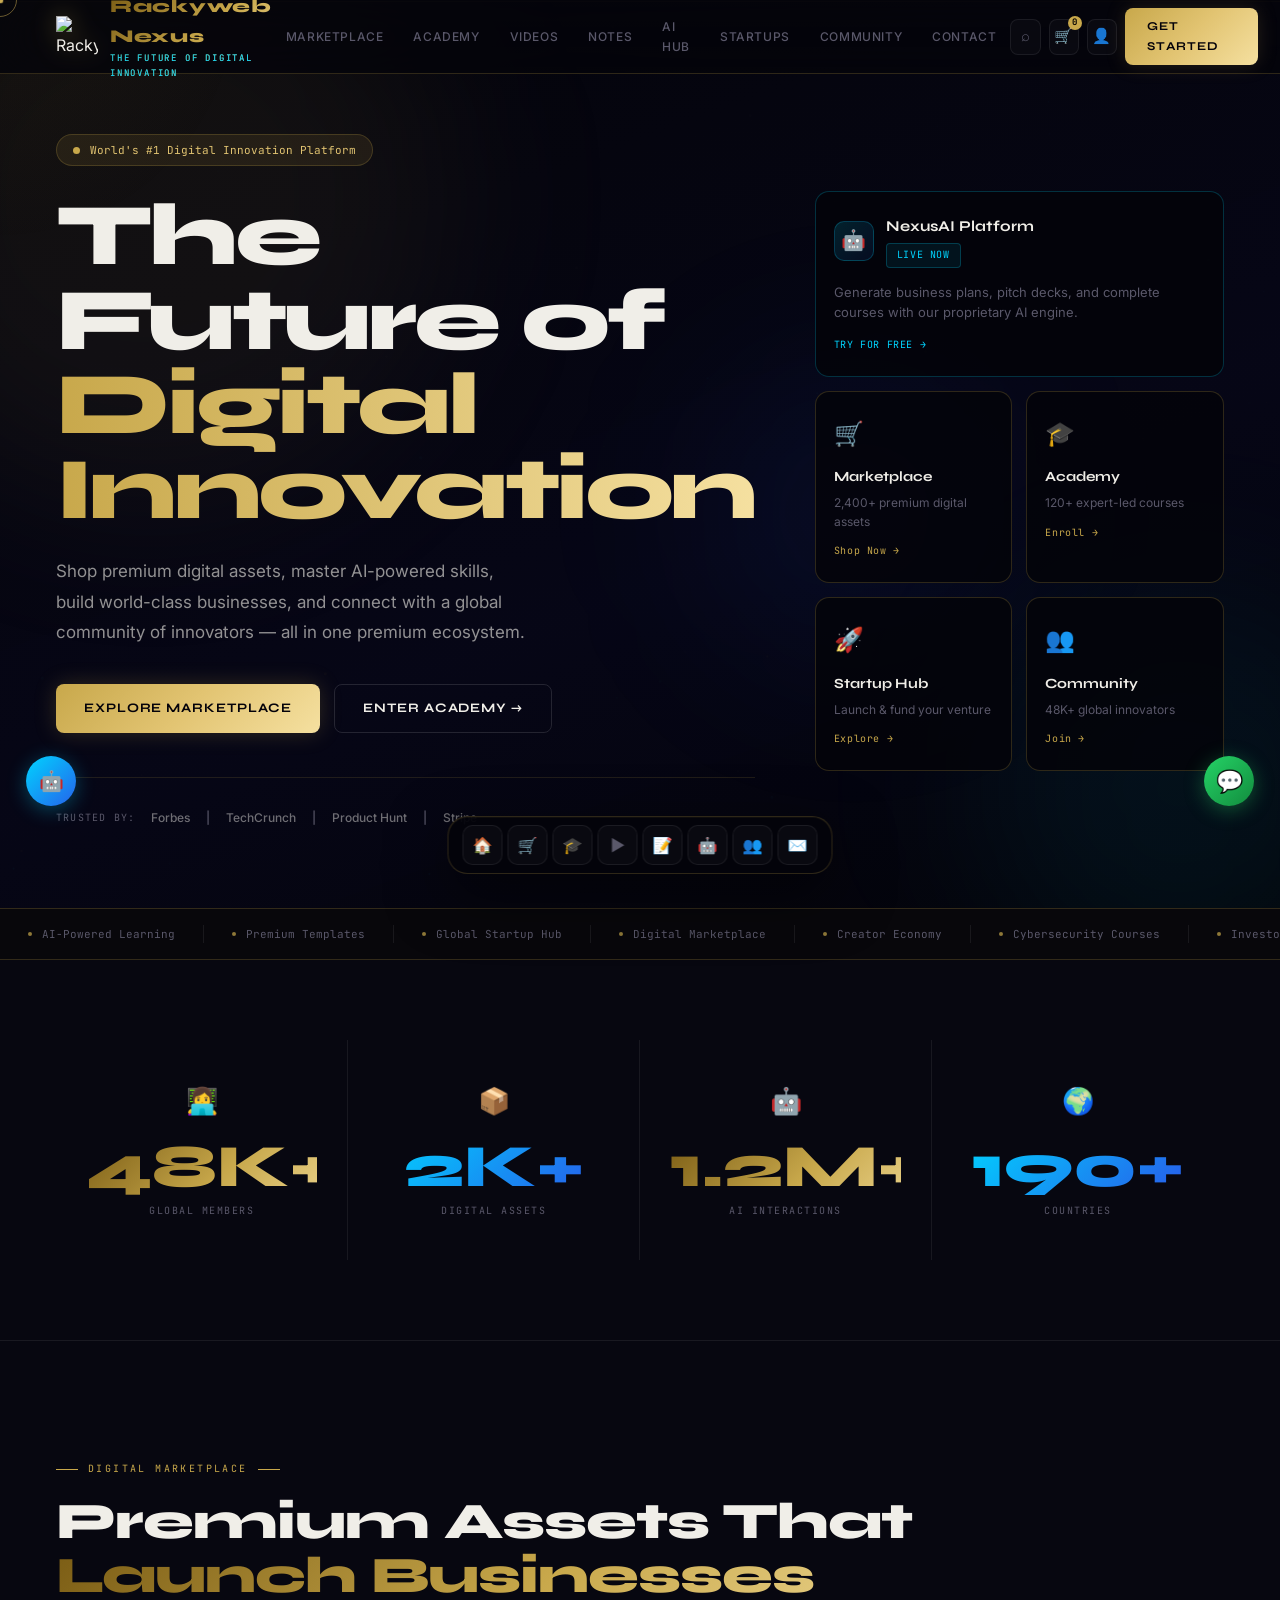
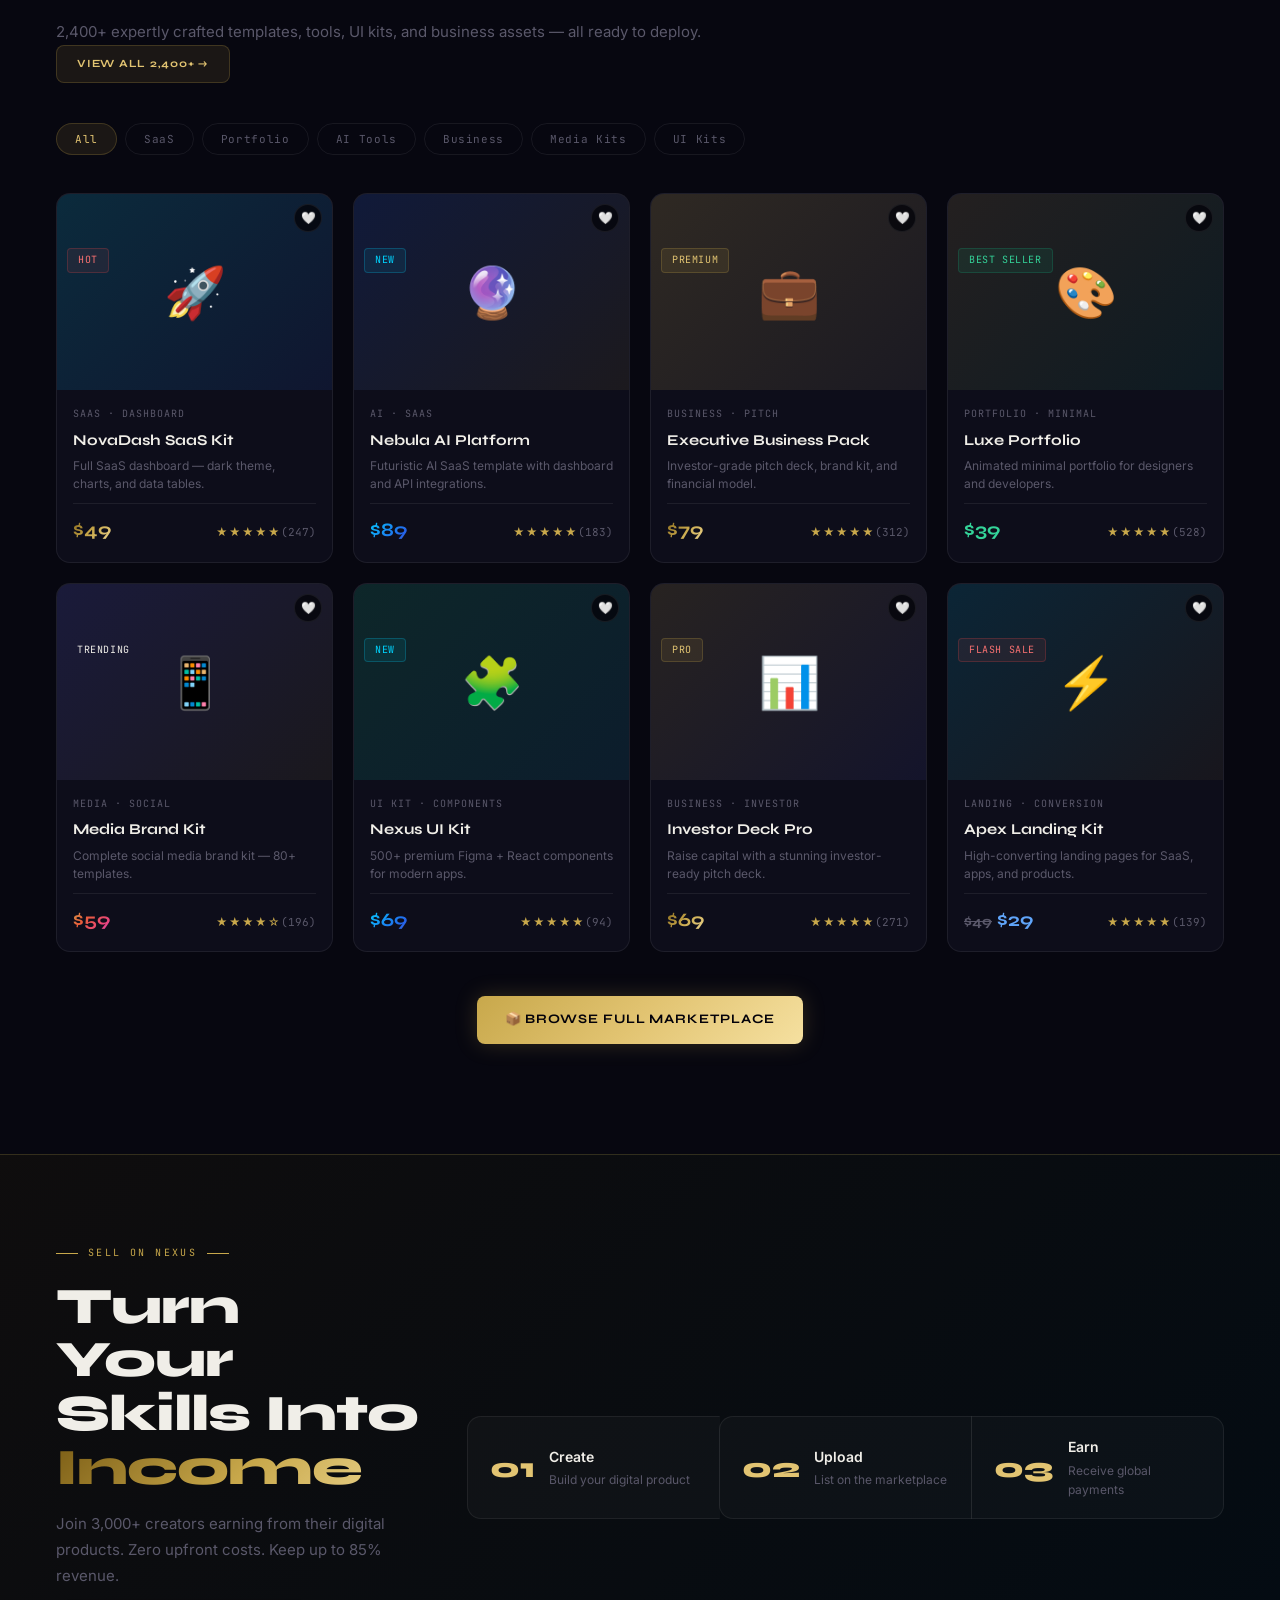
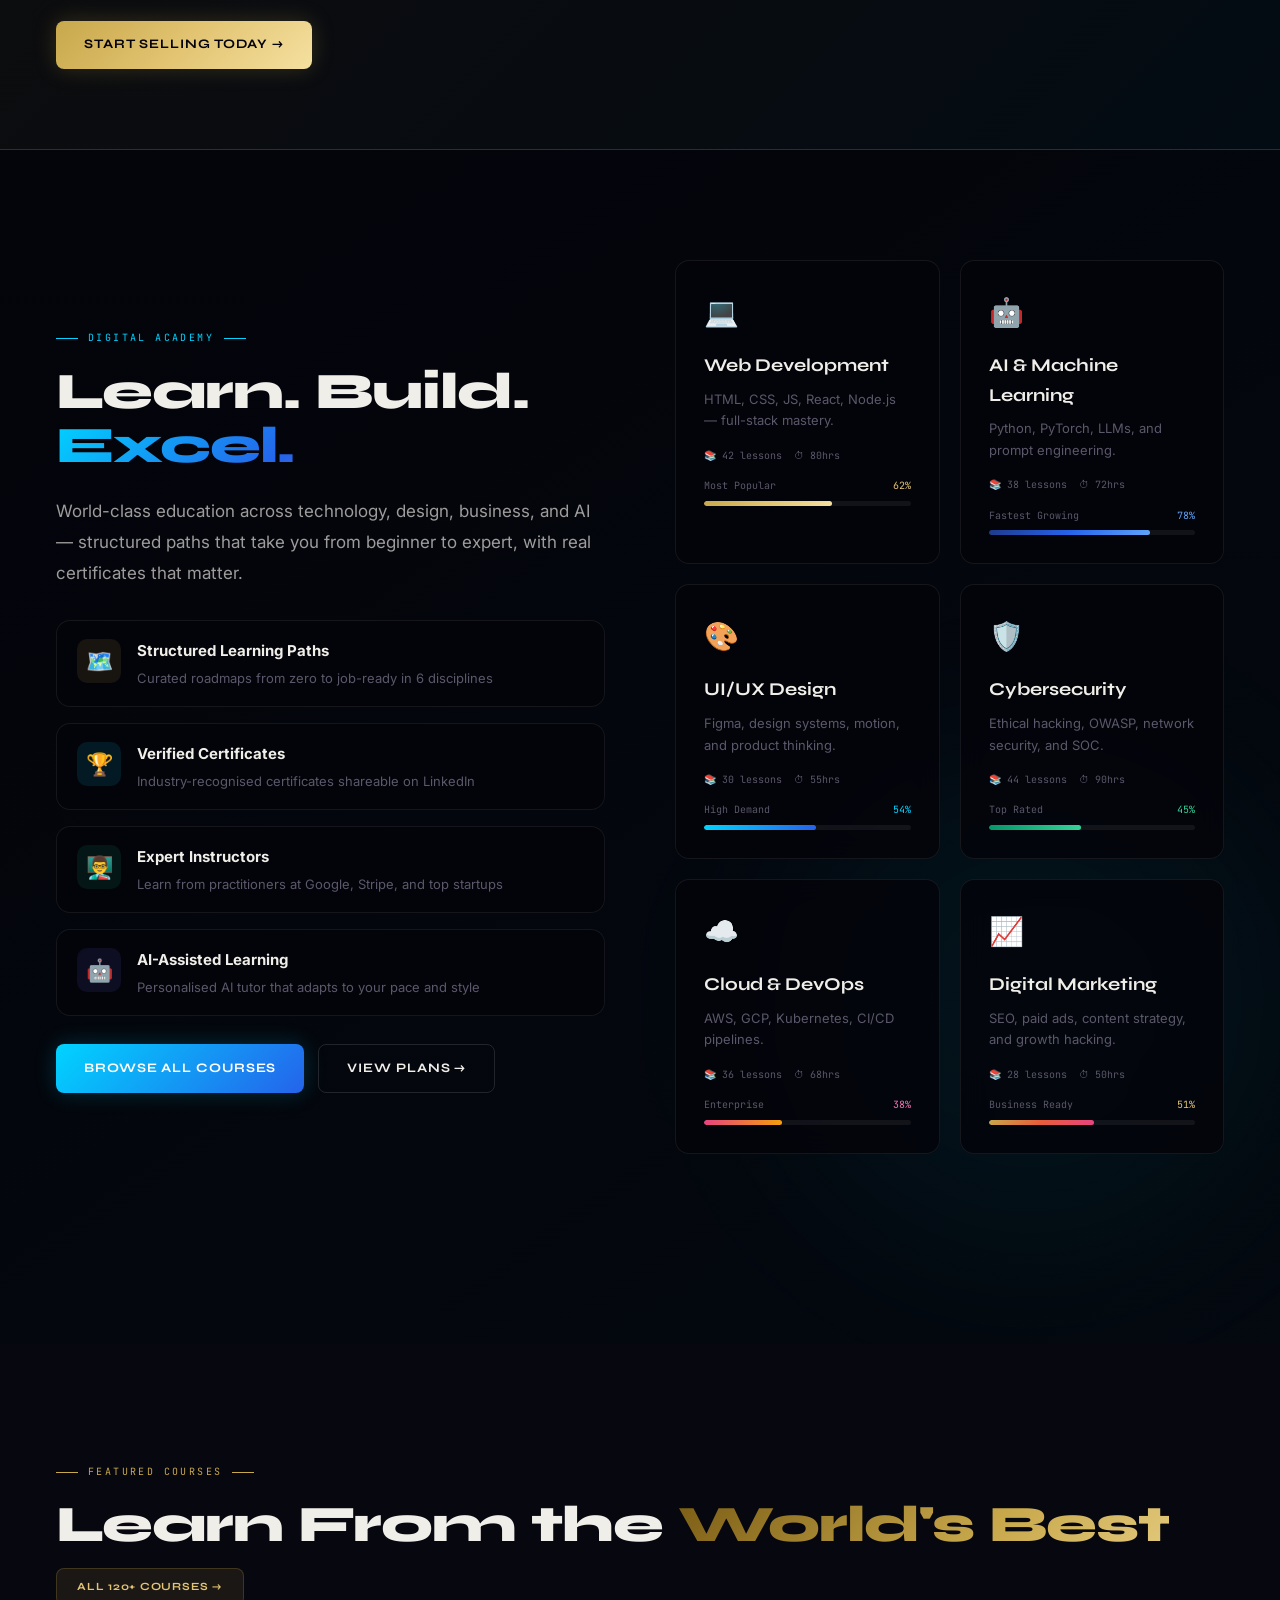
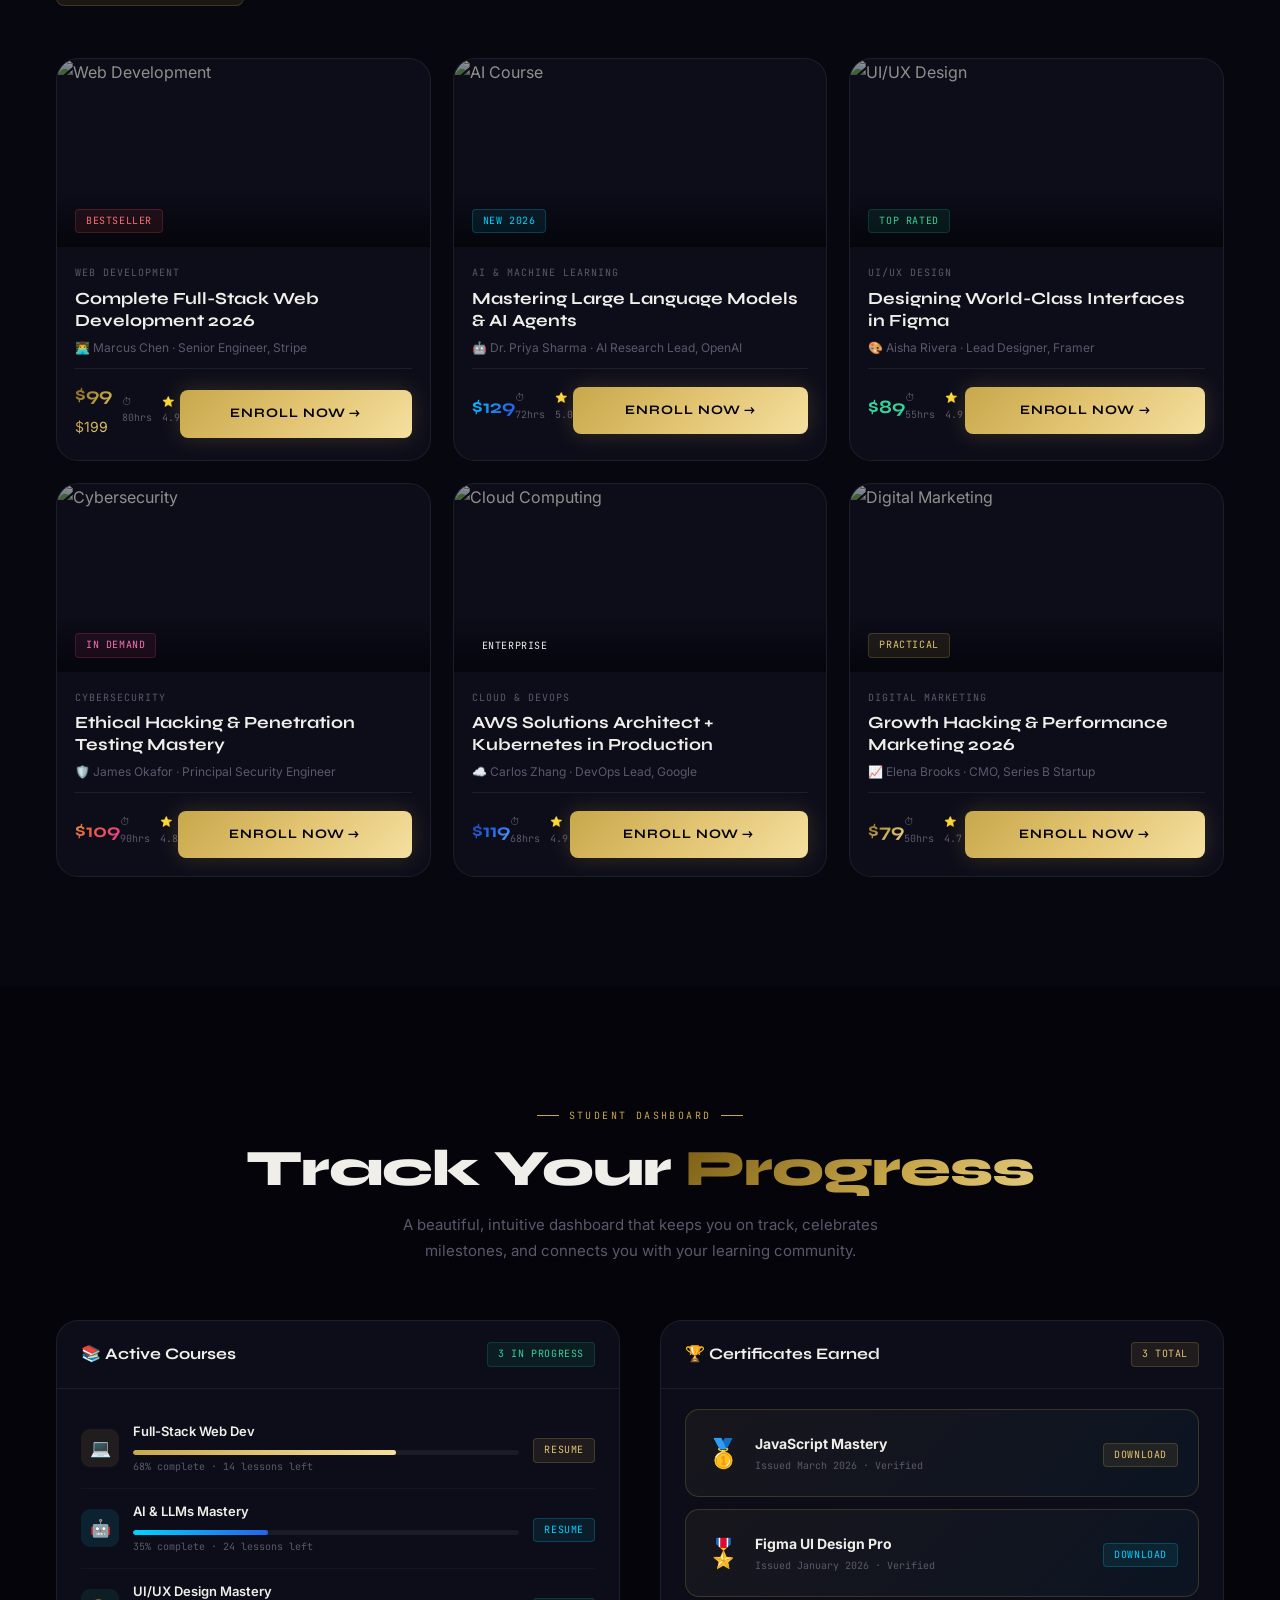
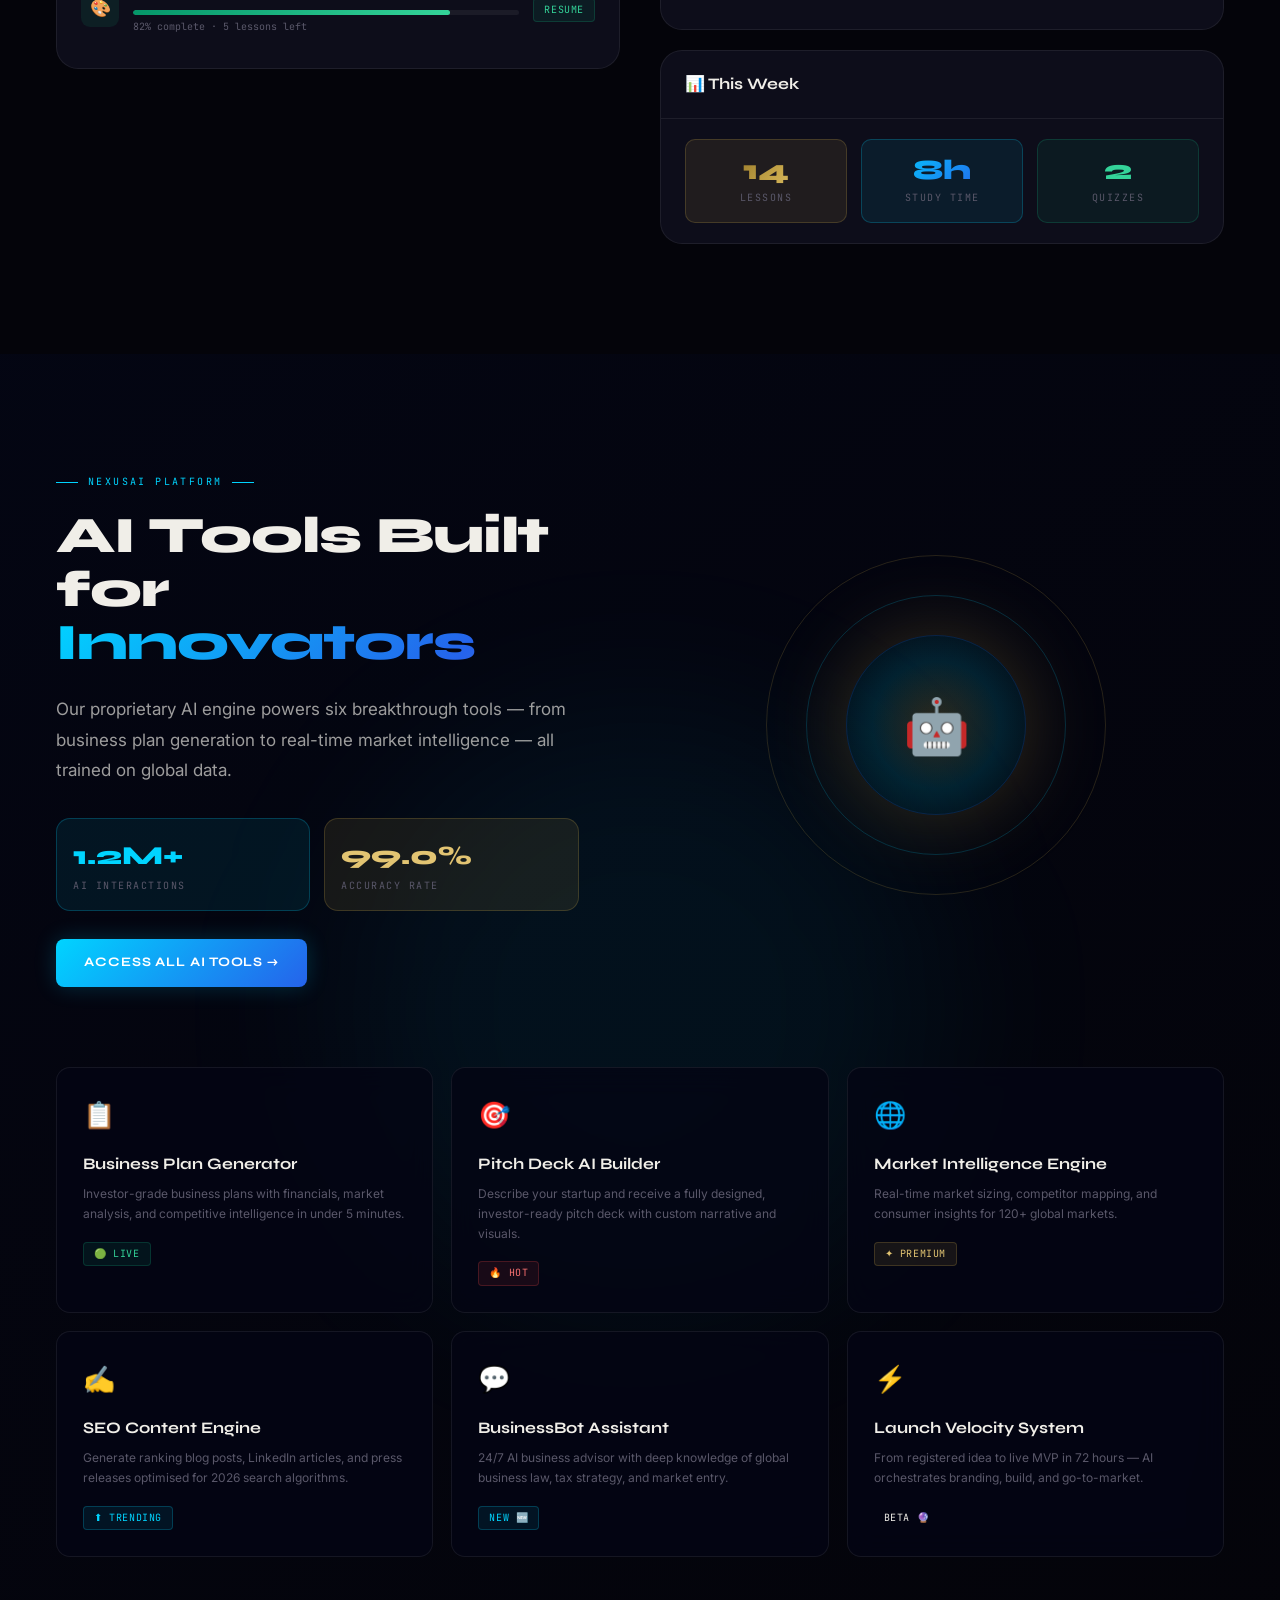
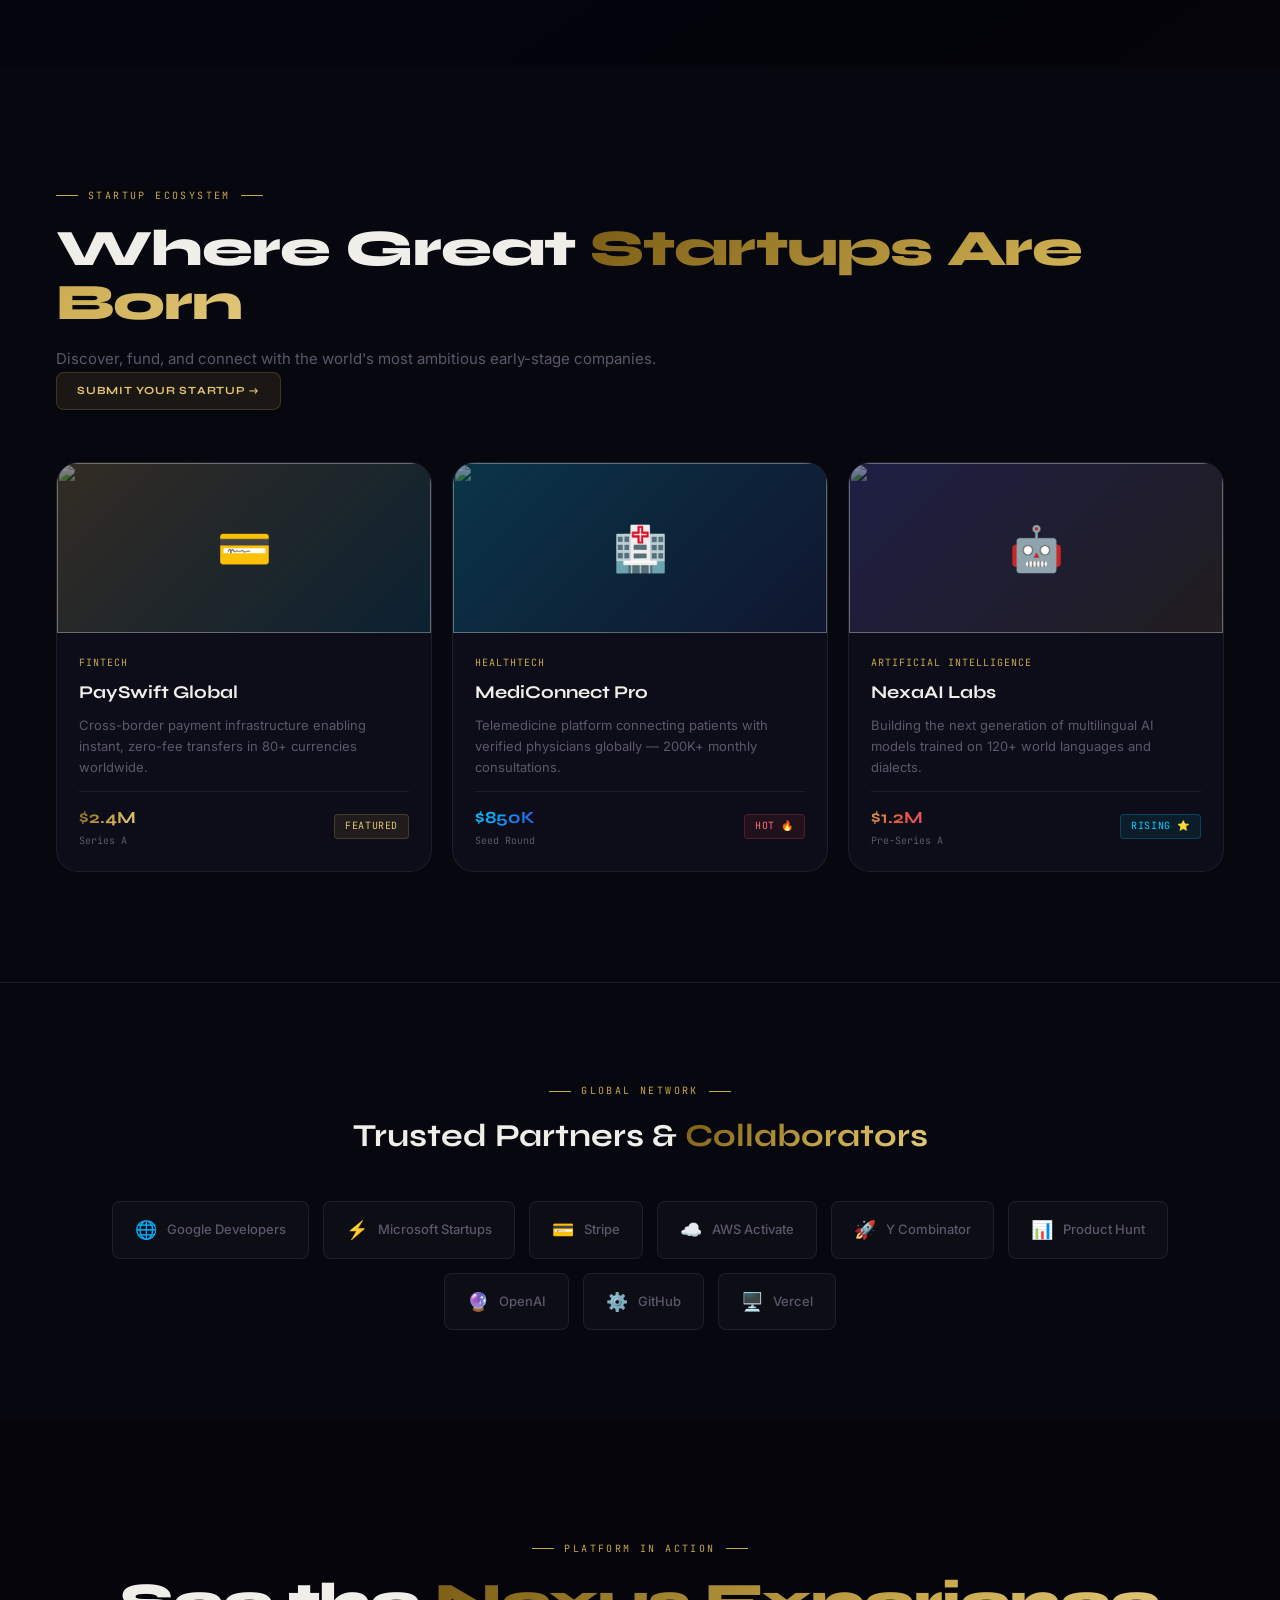
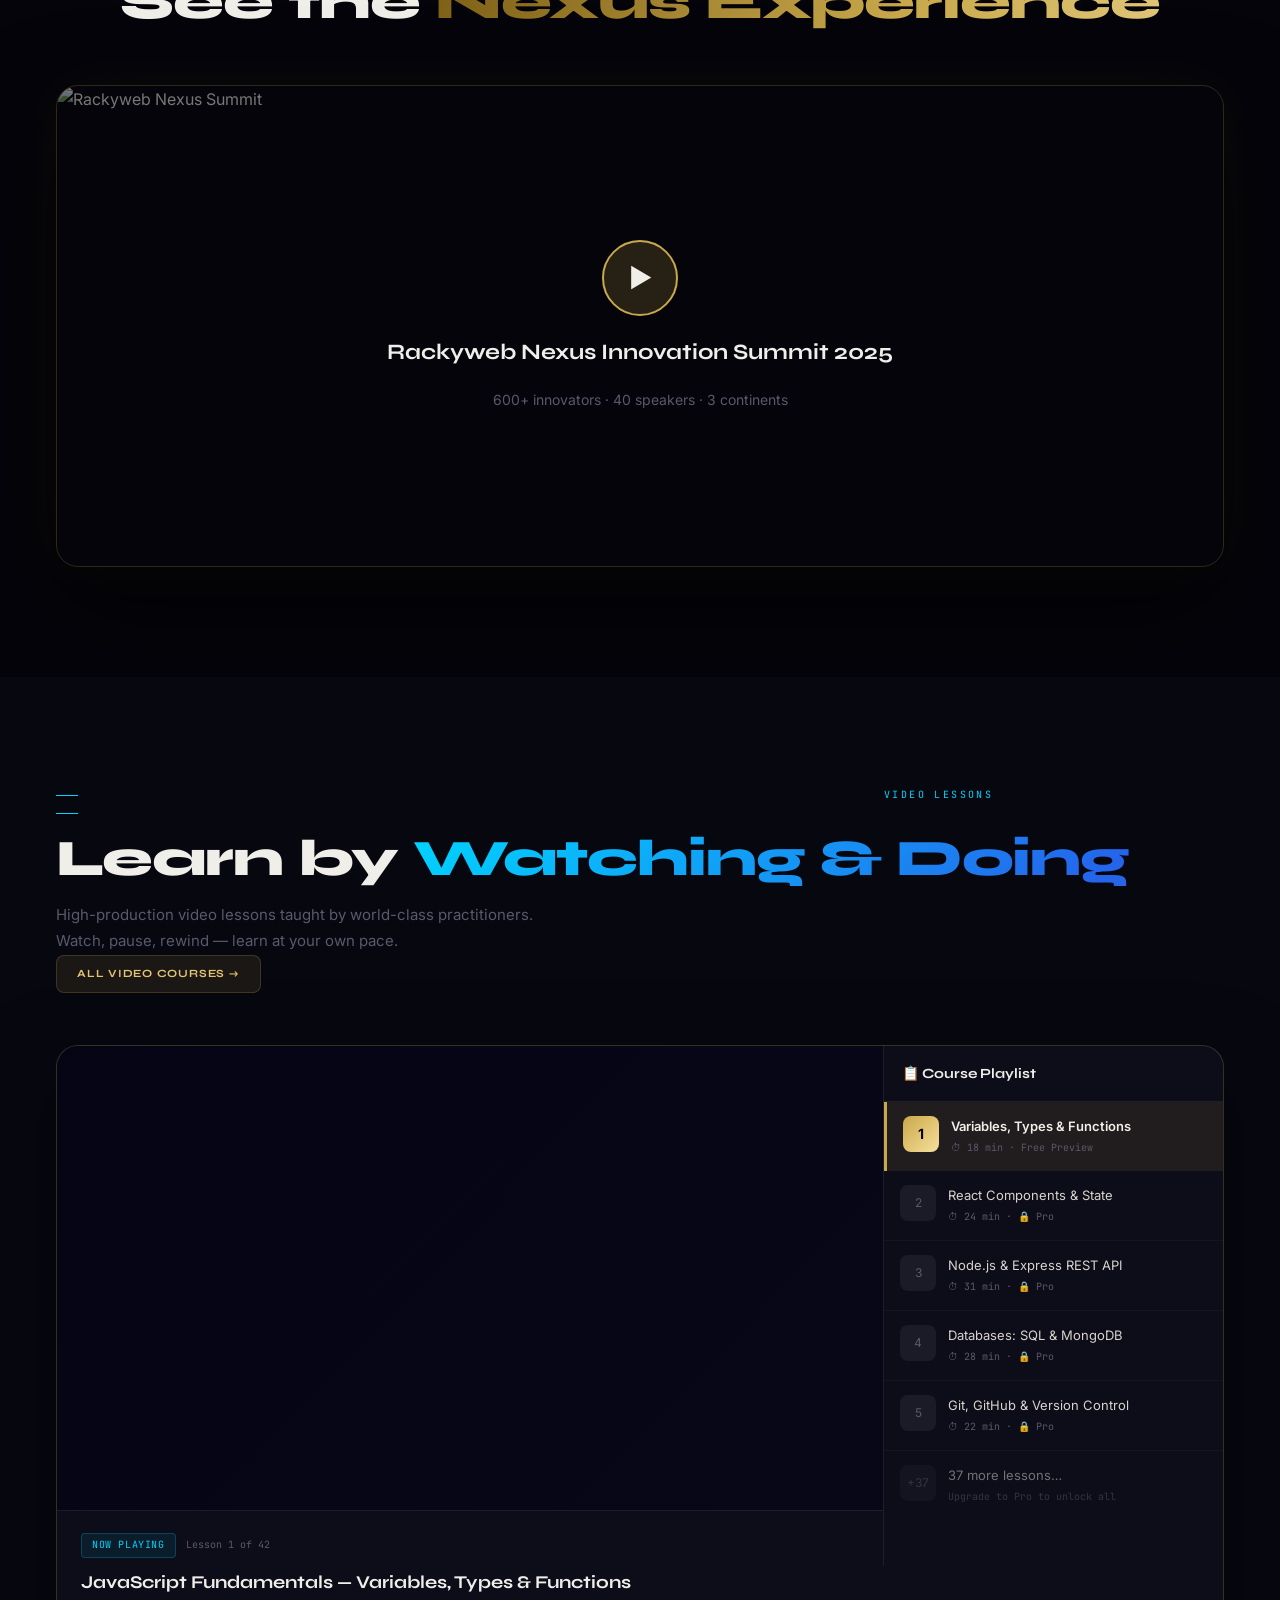
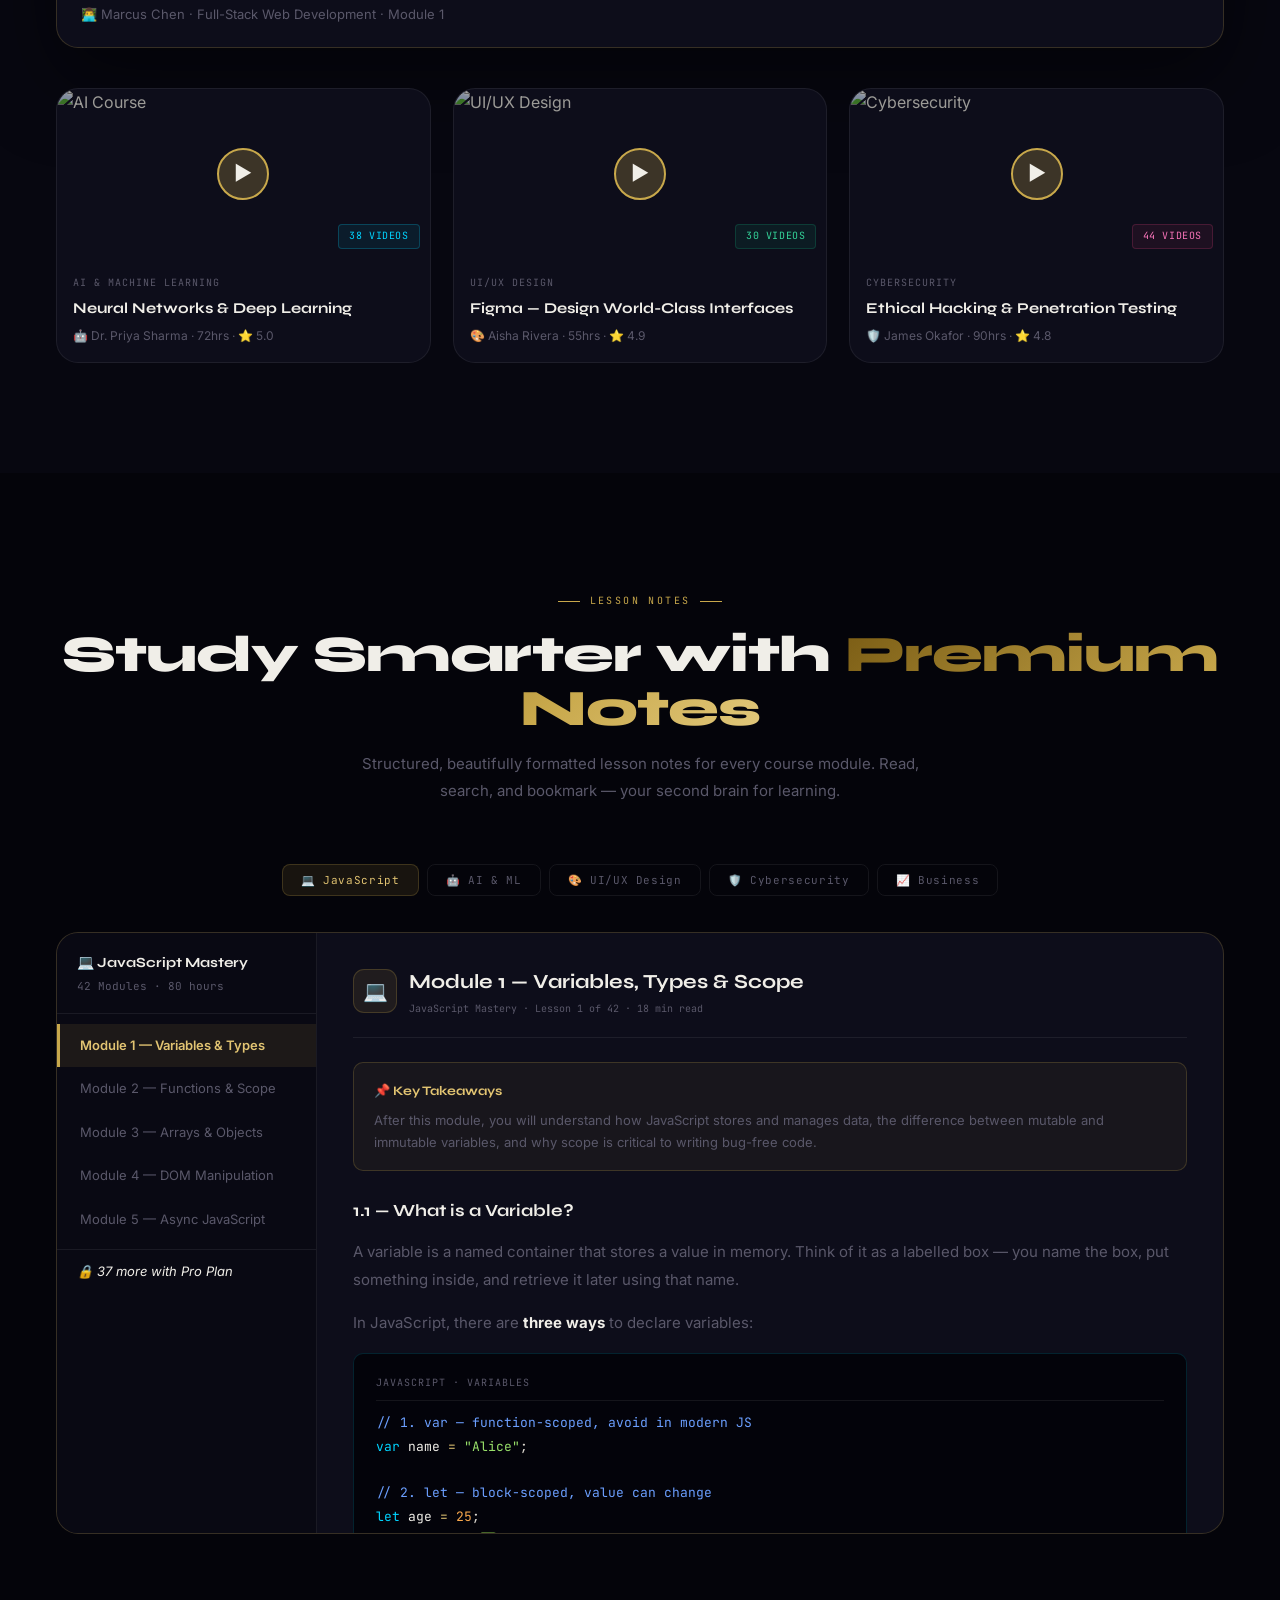
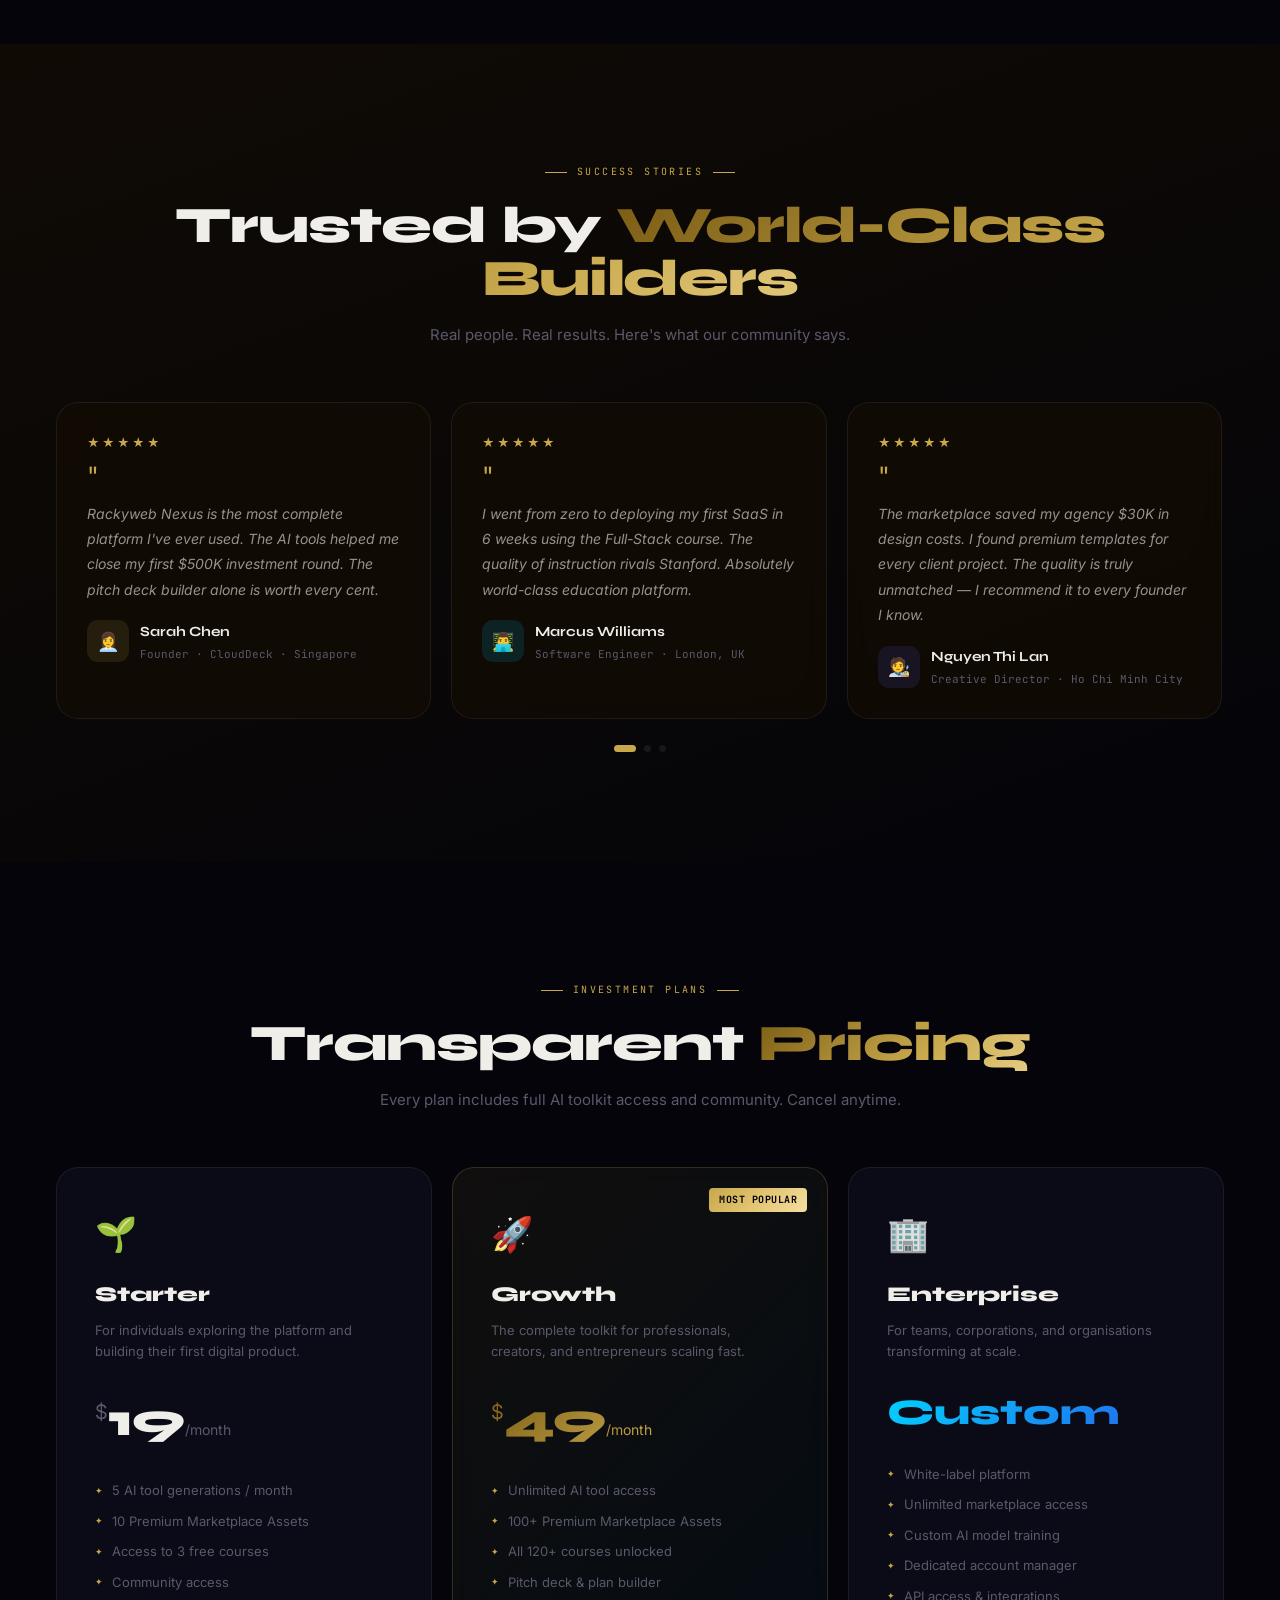
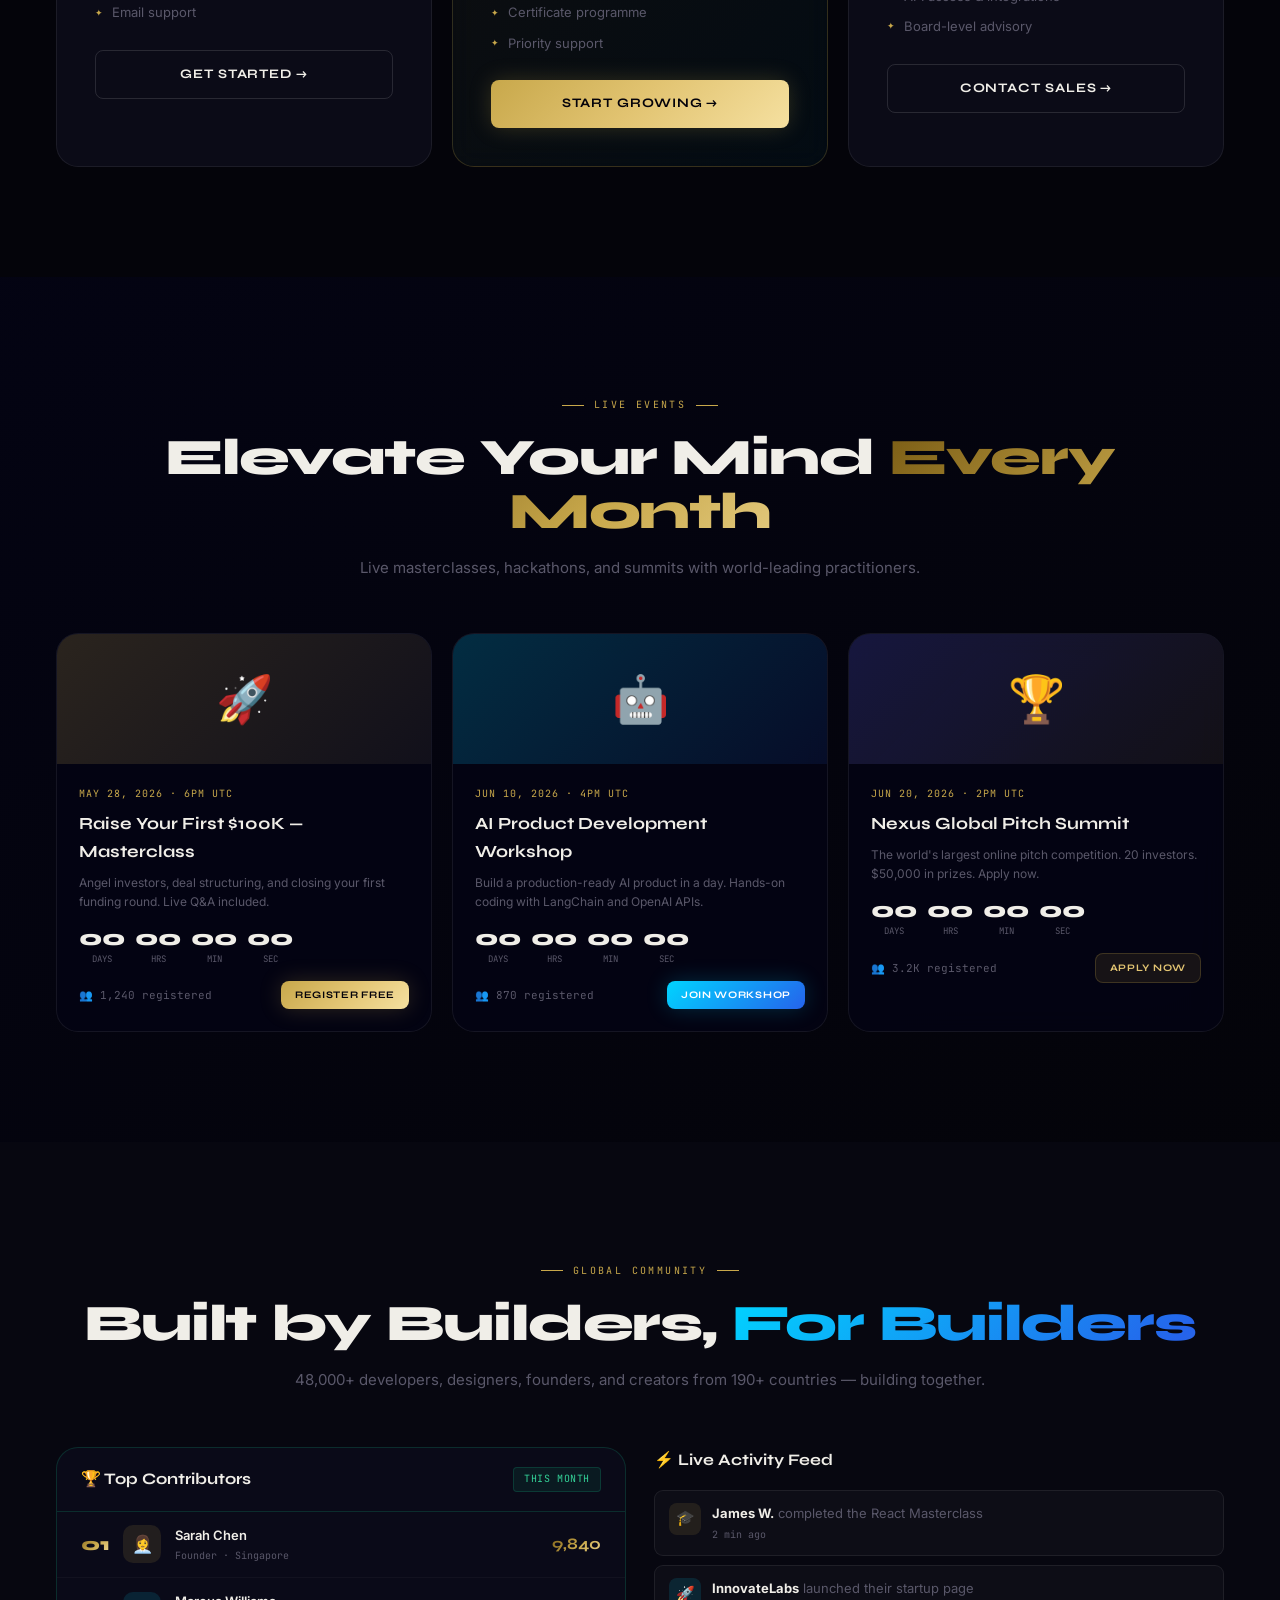
==== commit 1fc287e9: "Update index.html" ====
--- a/index.html
+++ b/index.html
@@ -2418,7 +2418,7 @@
 <!-- WHATSAPP -->
 <a id="wa" href="https://wa.me/2347087806251?text=Hello%20Rackyweb%20Nexus" target="_blank" title="WhatsApp">💬</a>
 
-<script src="js/app.js"></script>
+<script src="app.js"></script>
 <script>
   // Keep cart badge synced
   const badge = document.getElementById('cart-badge');
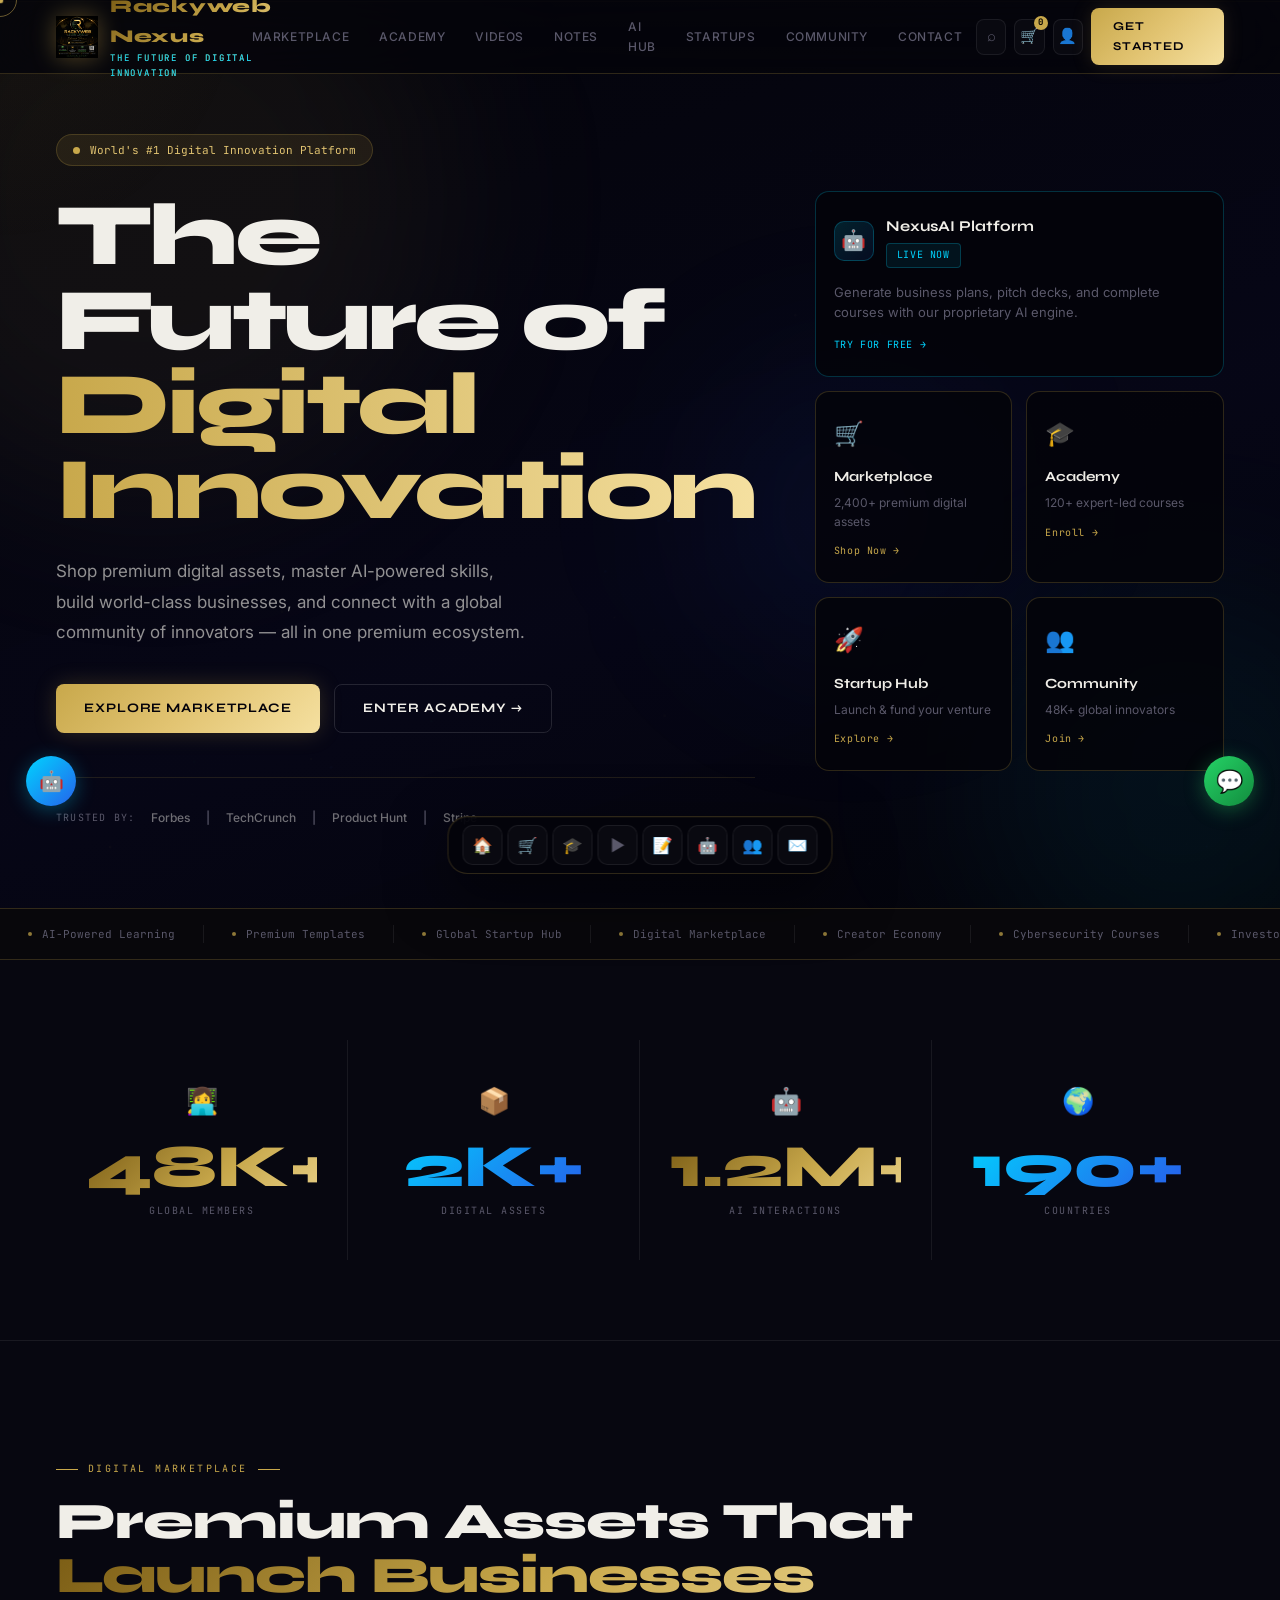
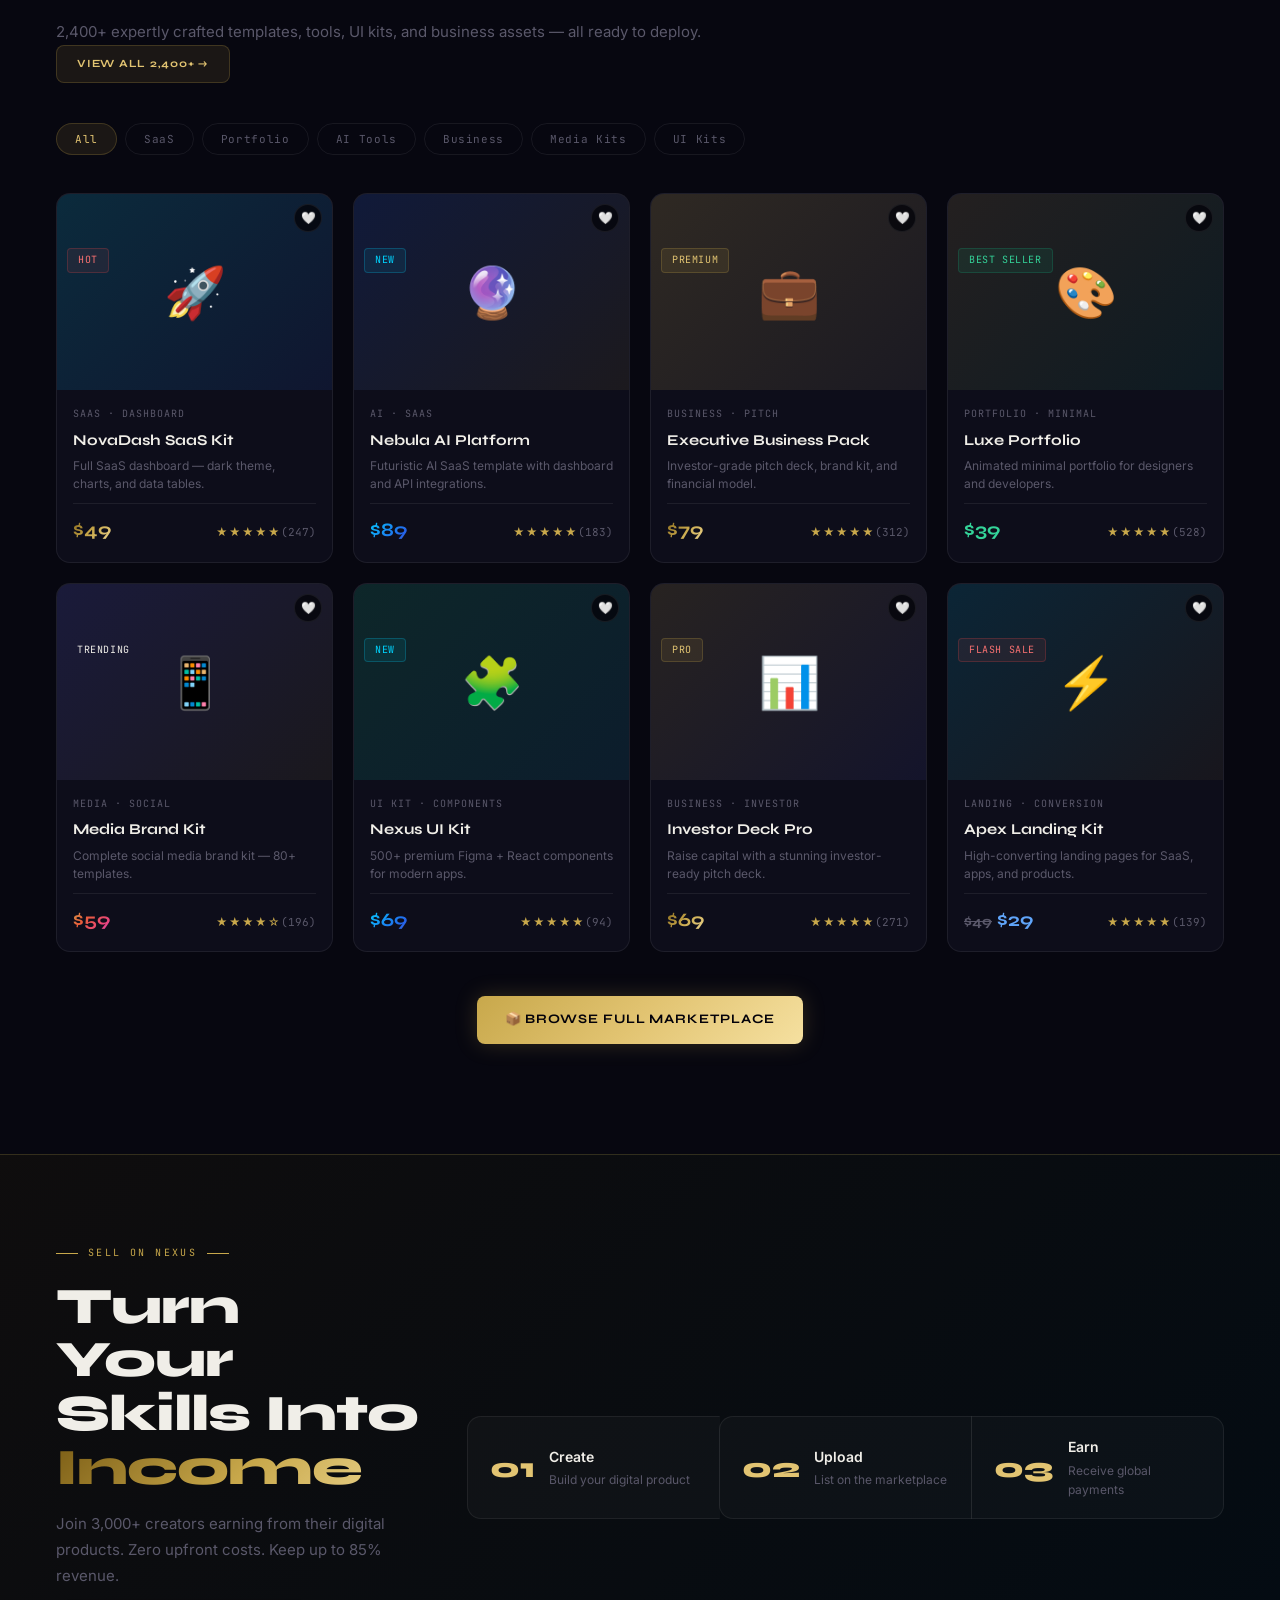
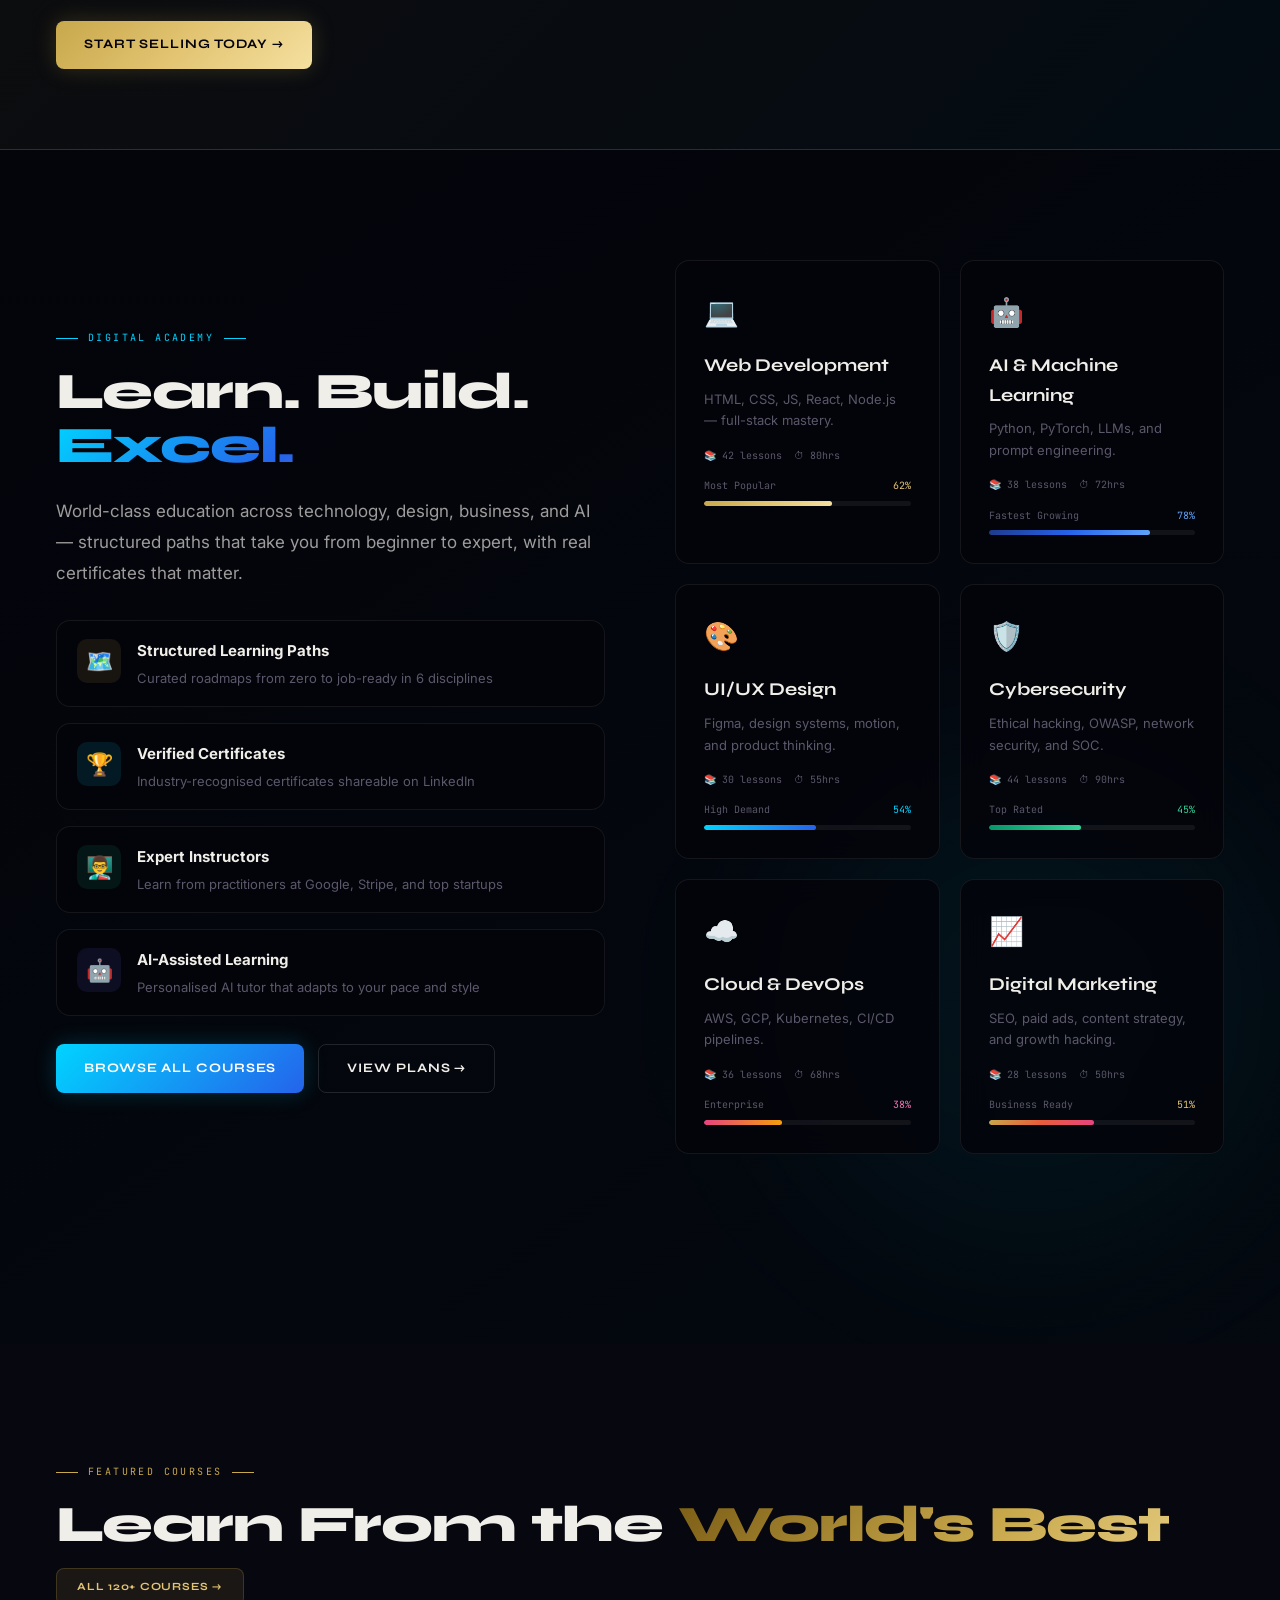
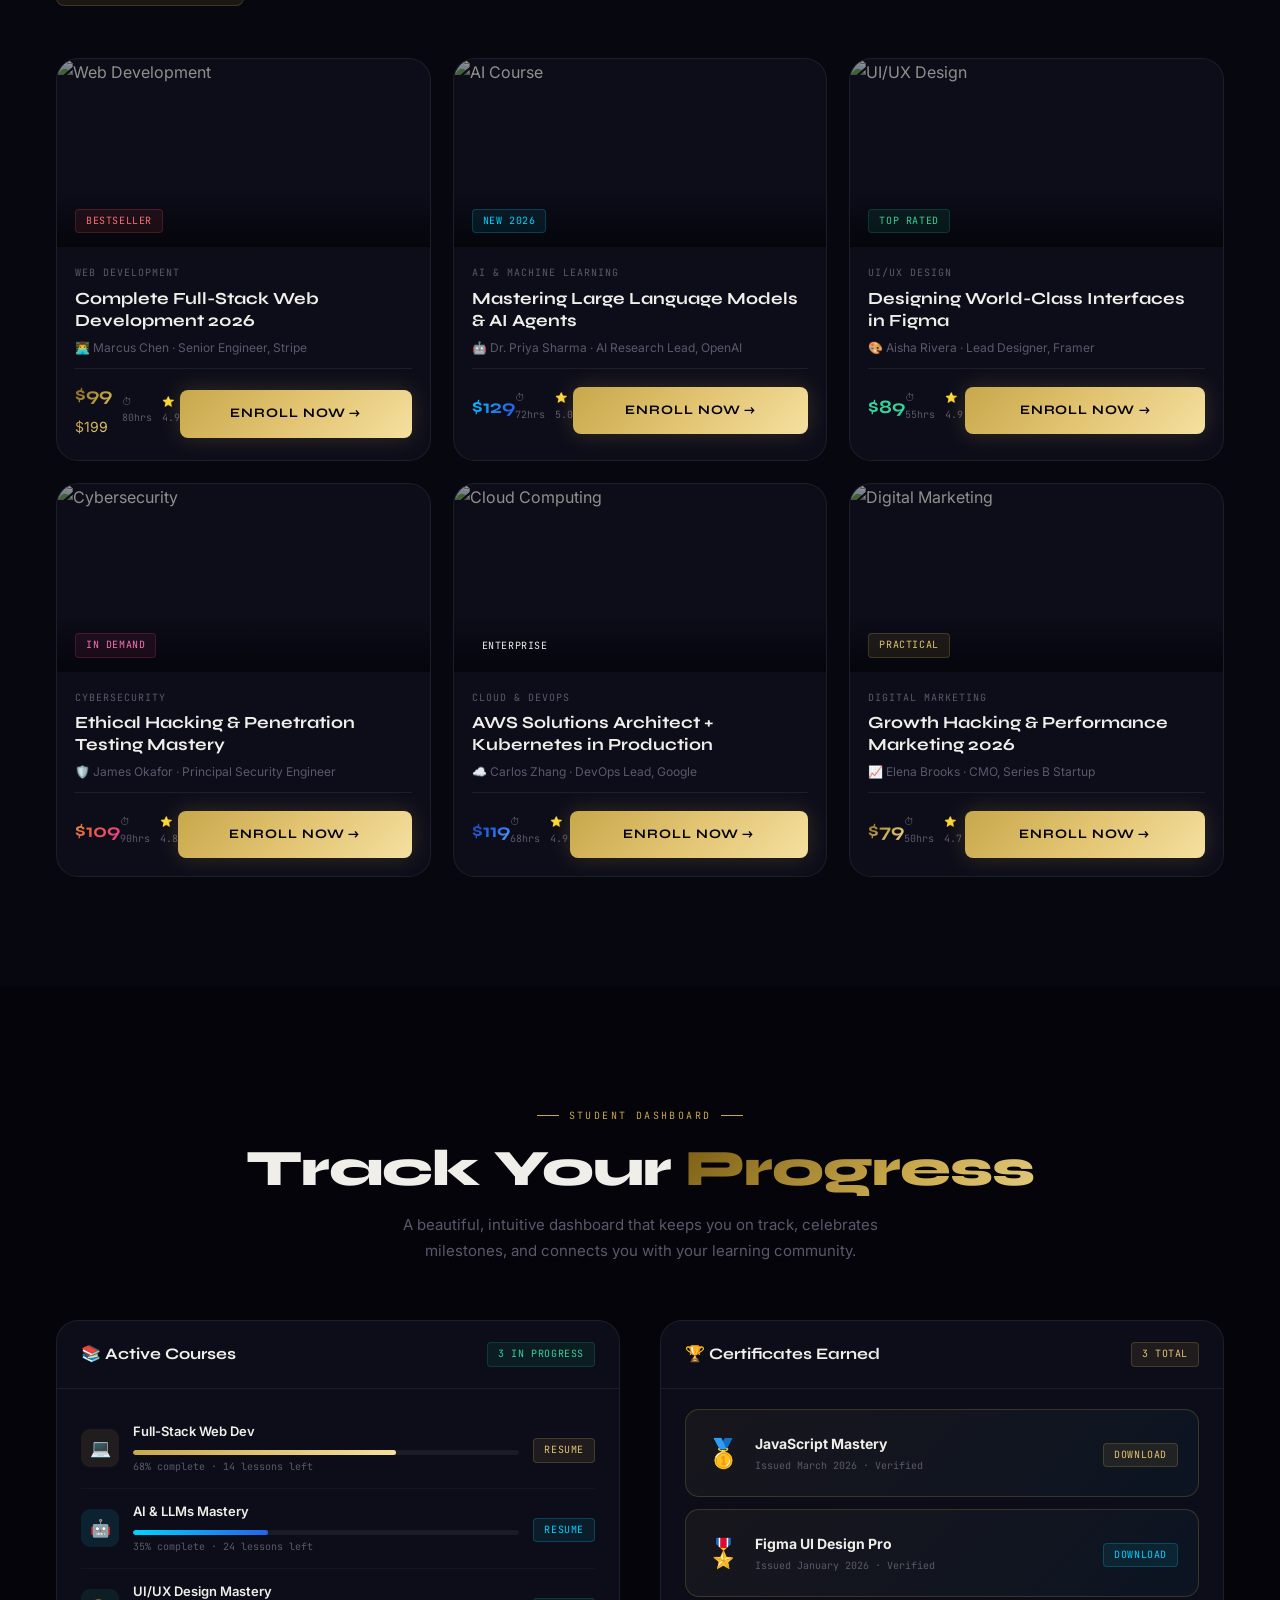
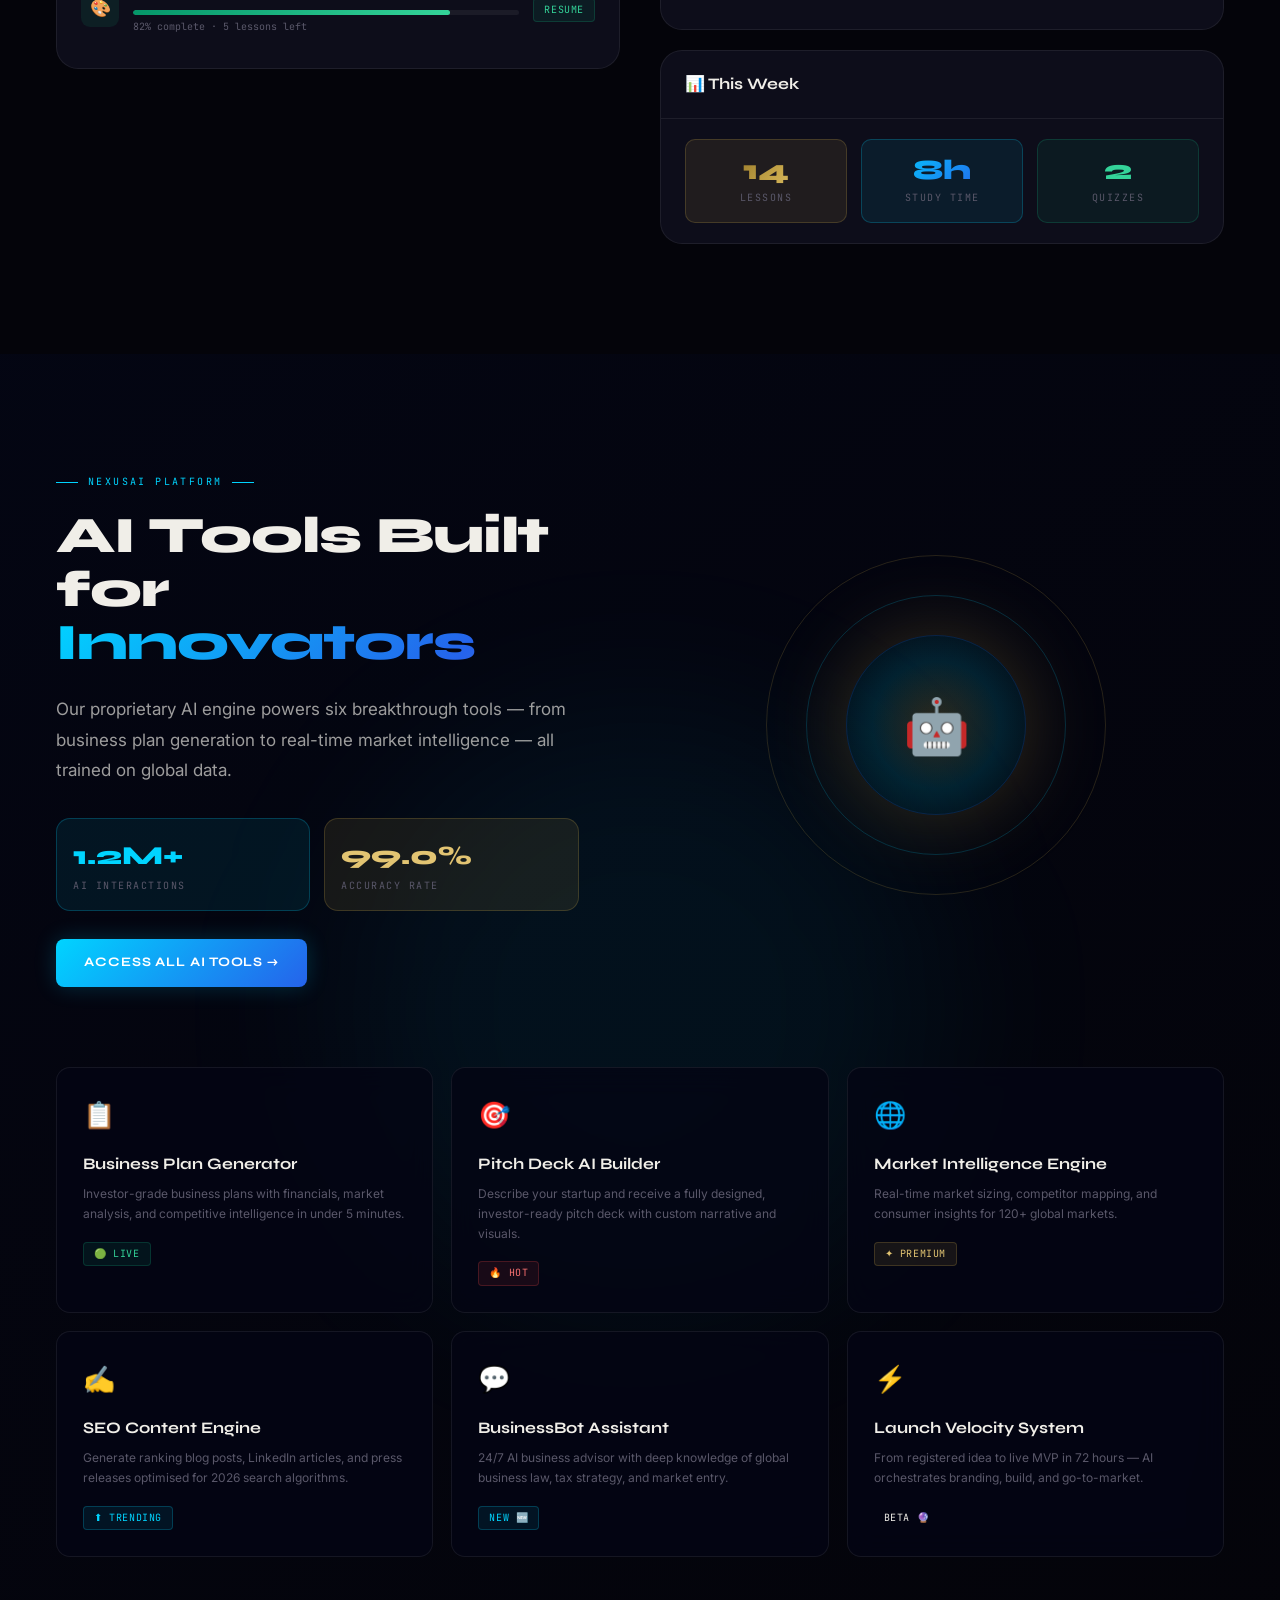
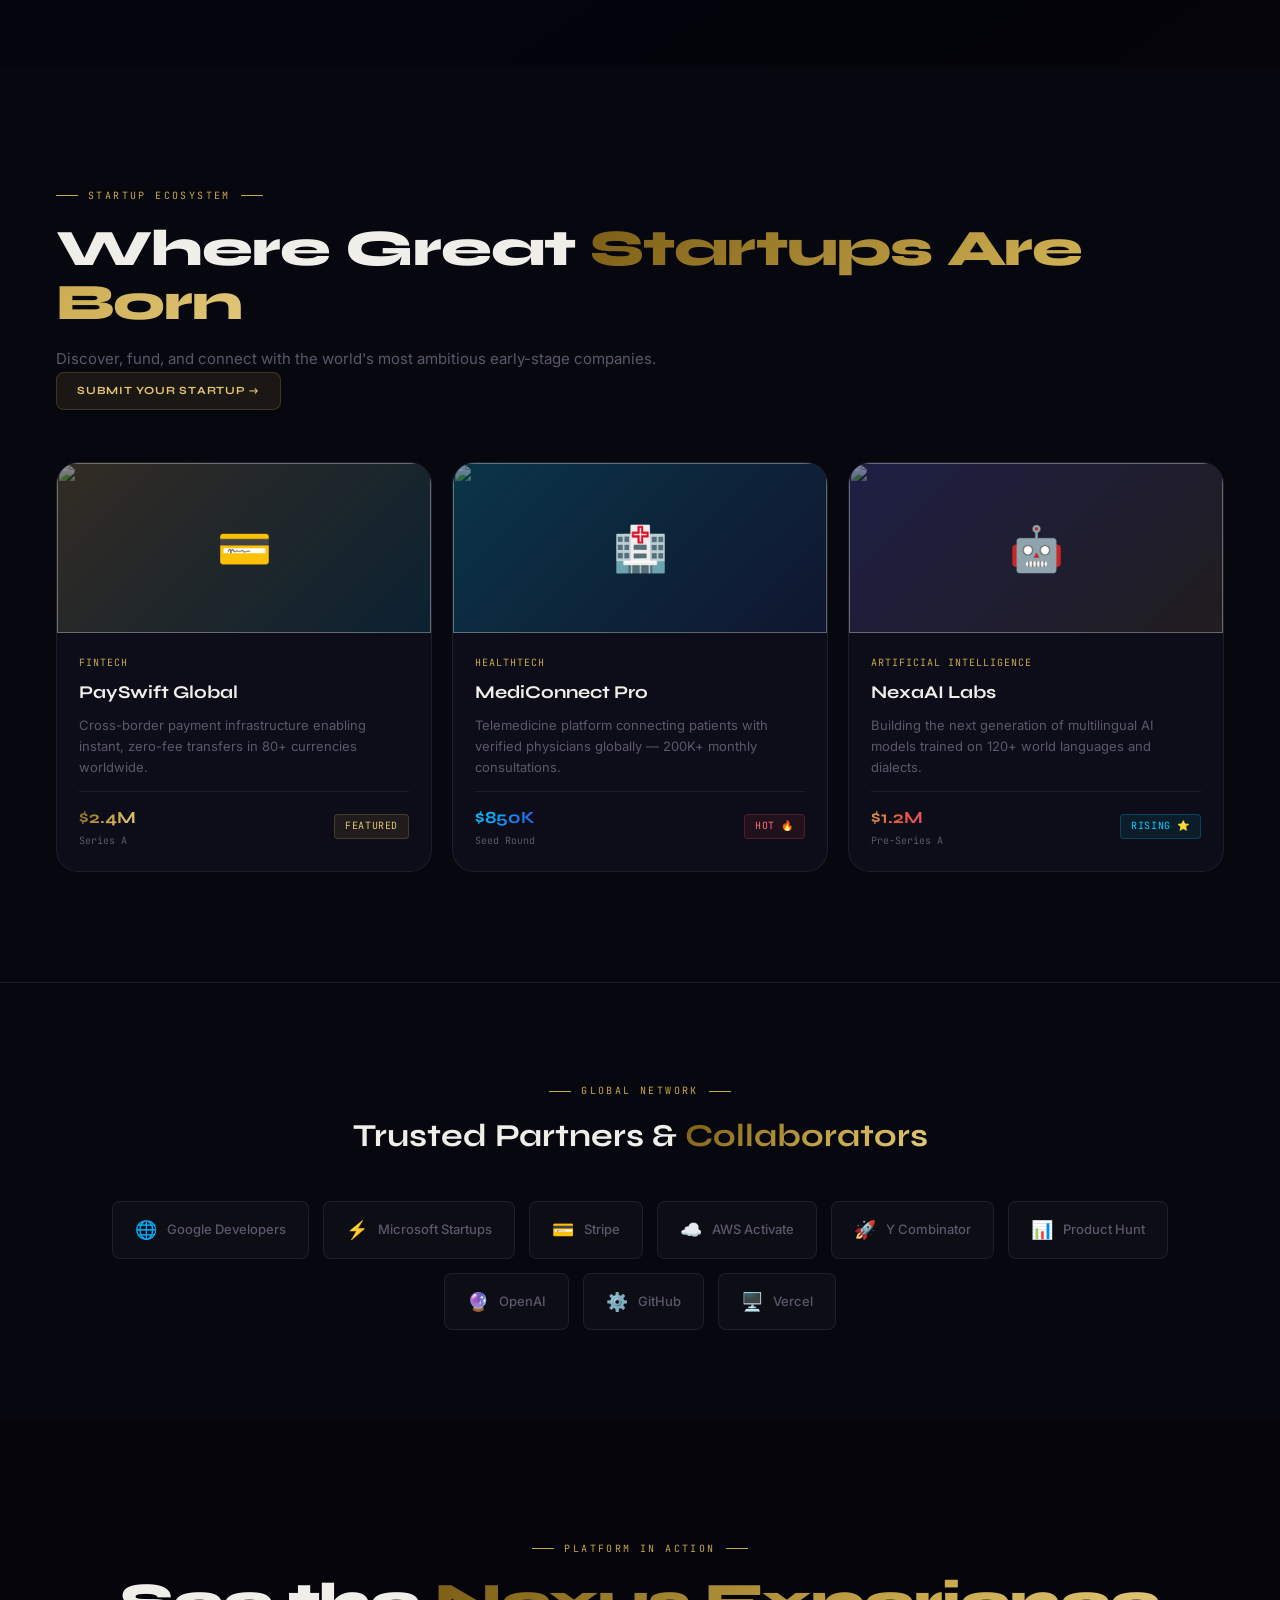
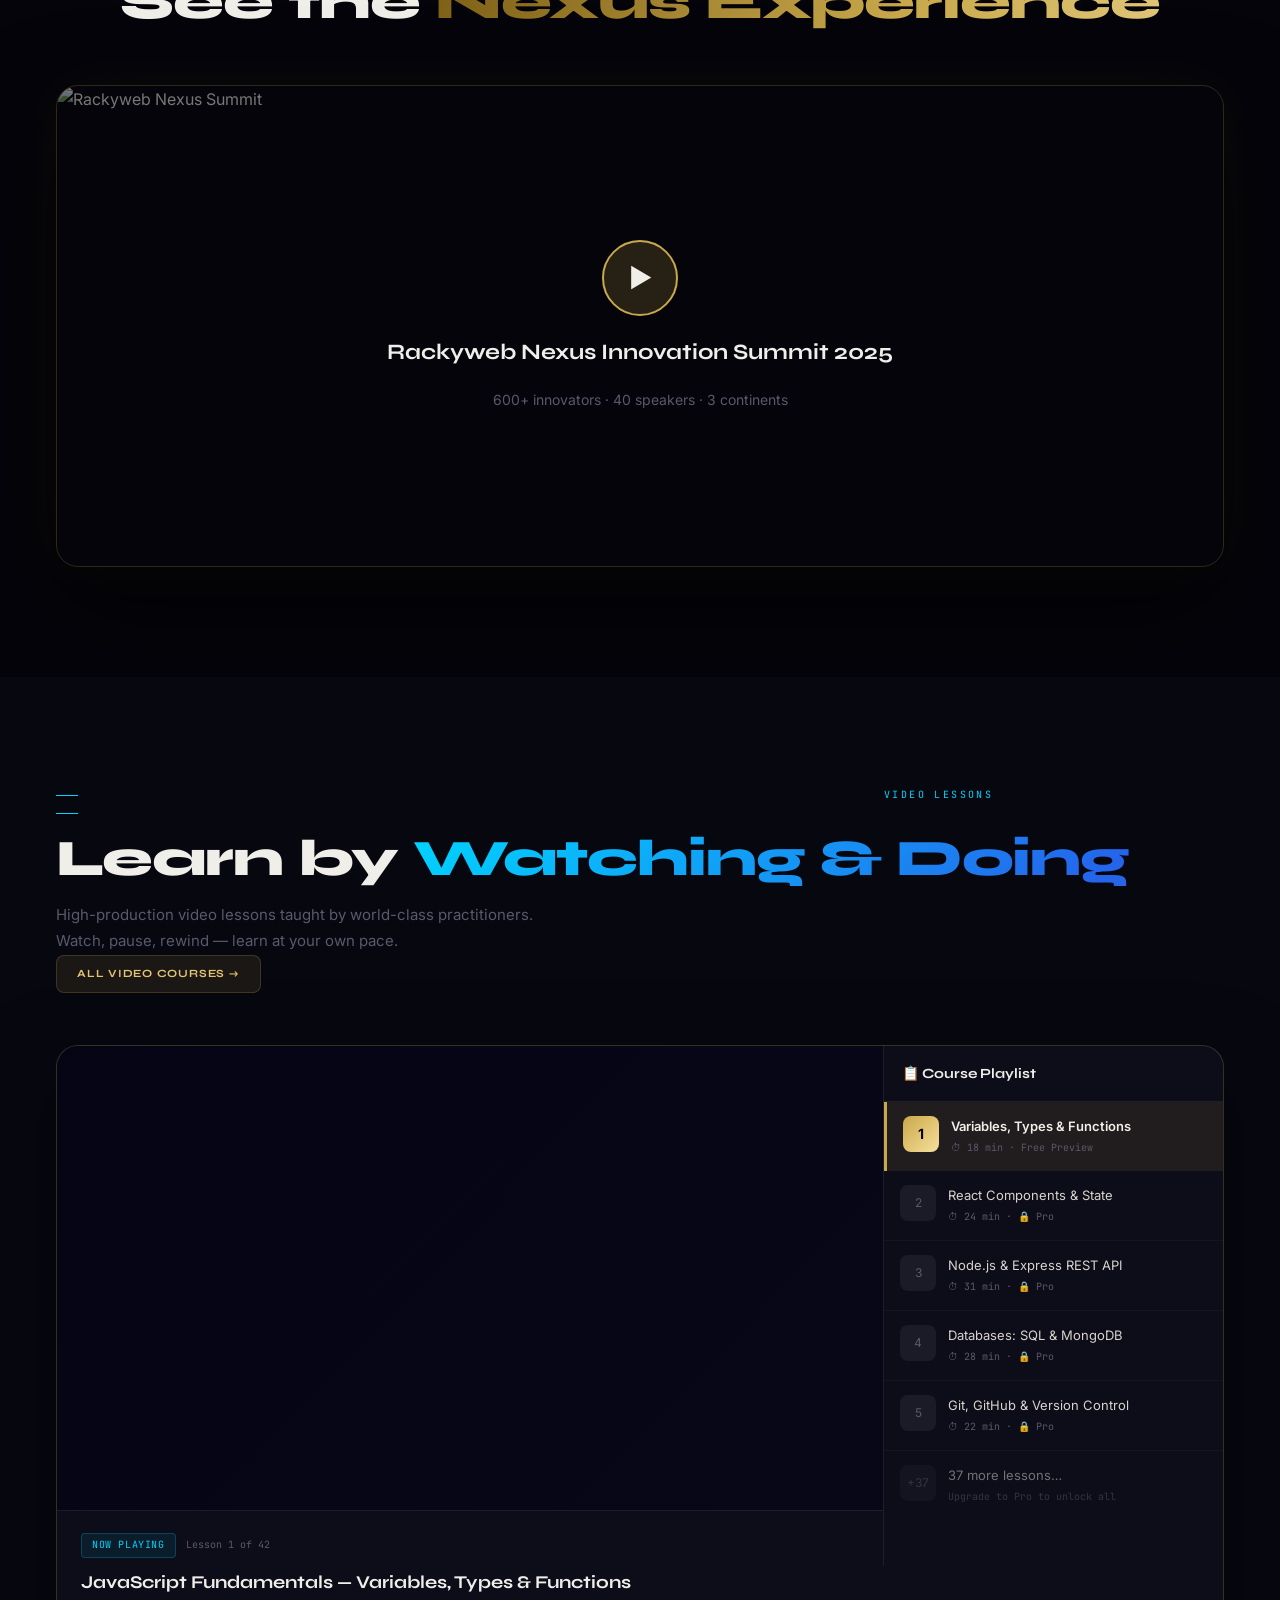
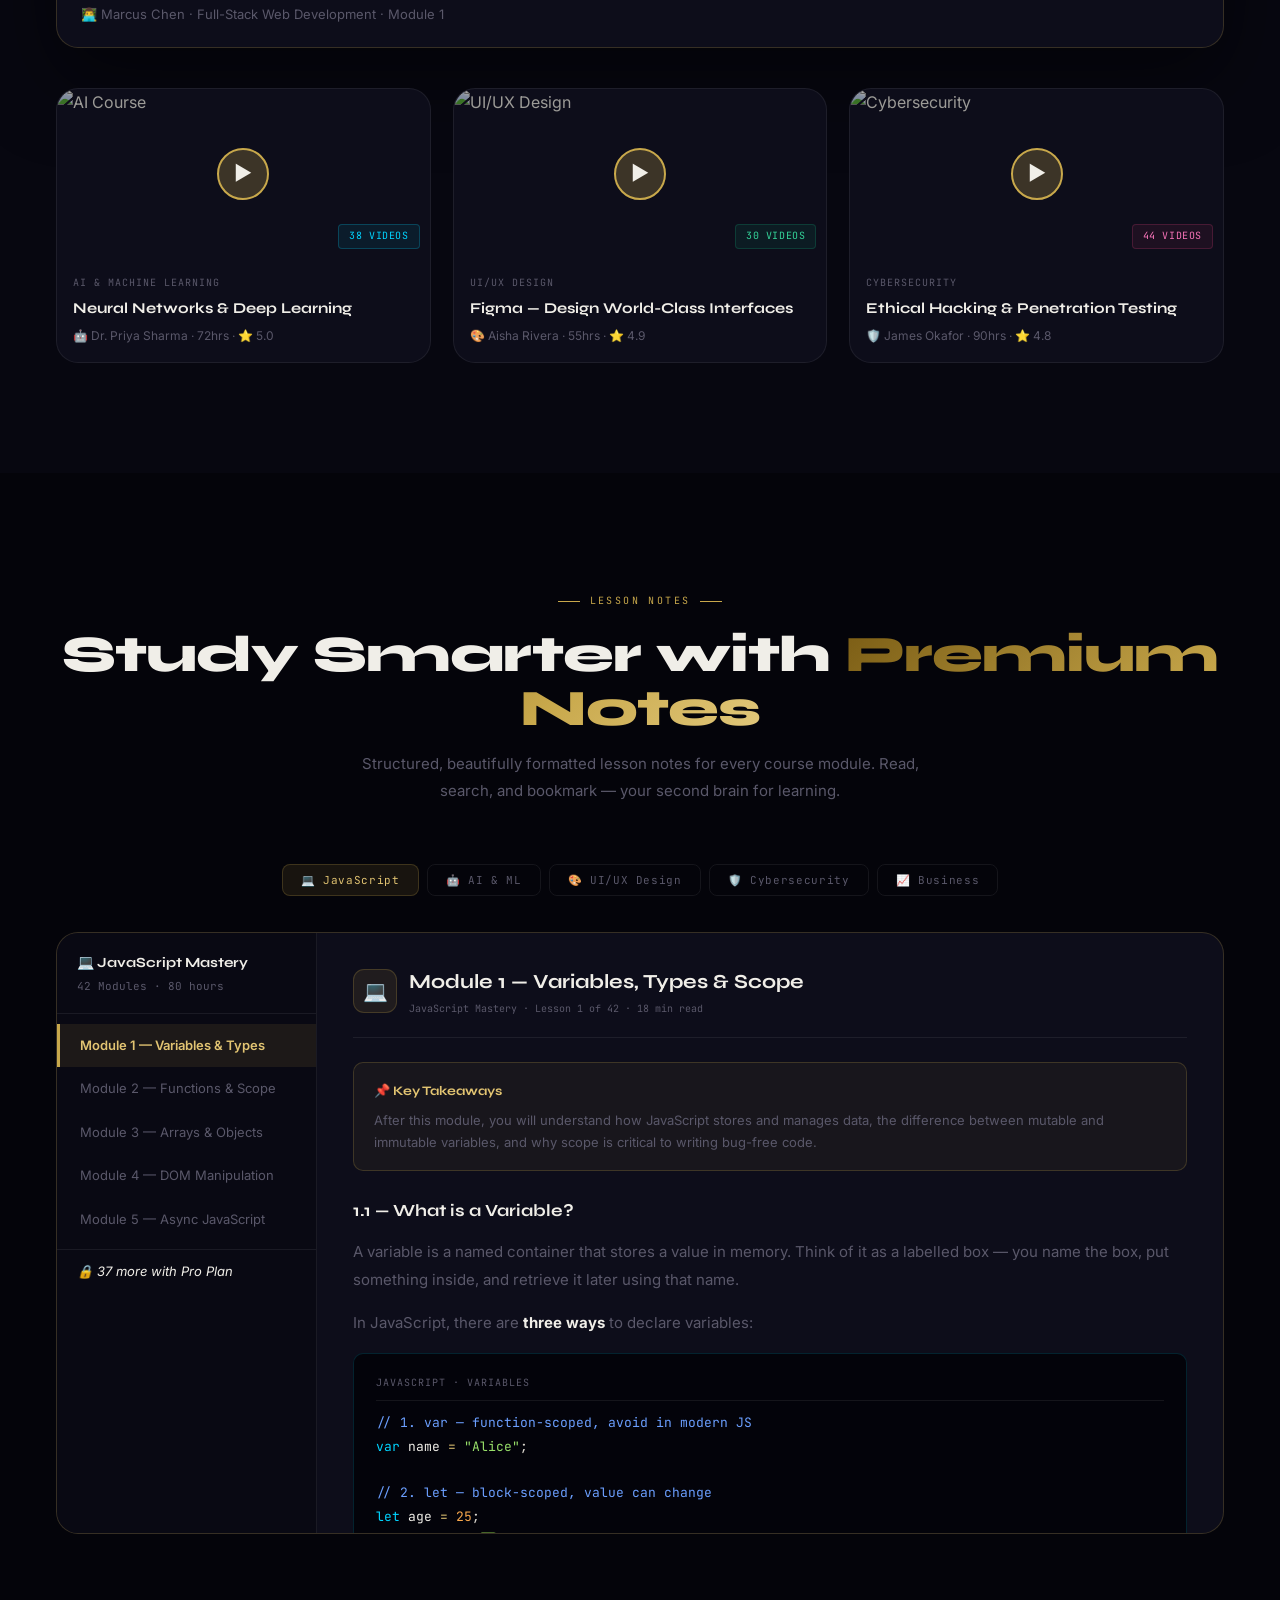
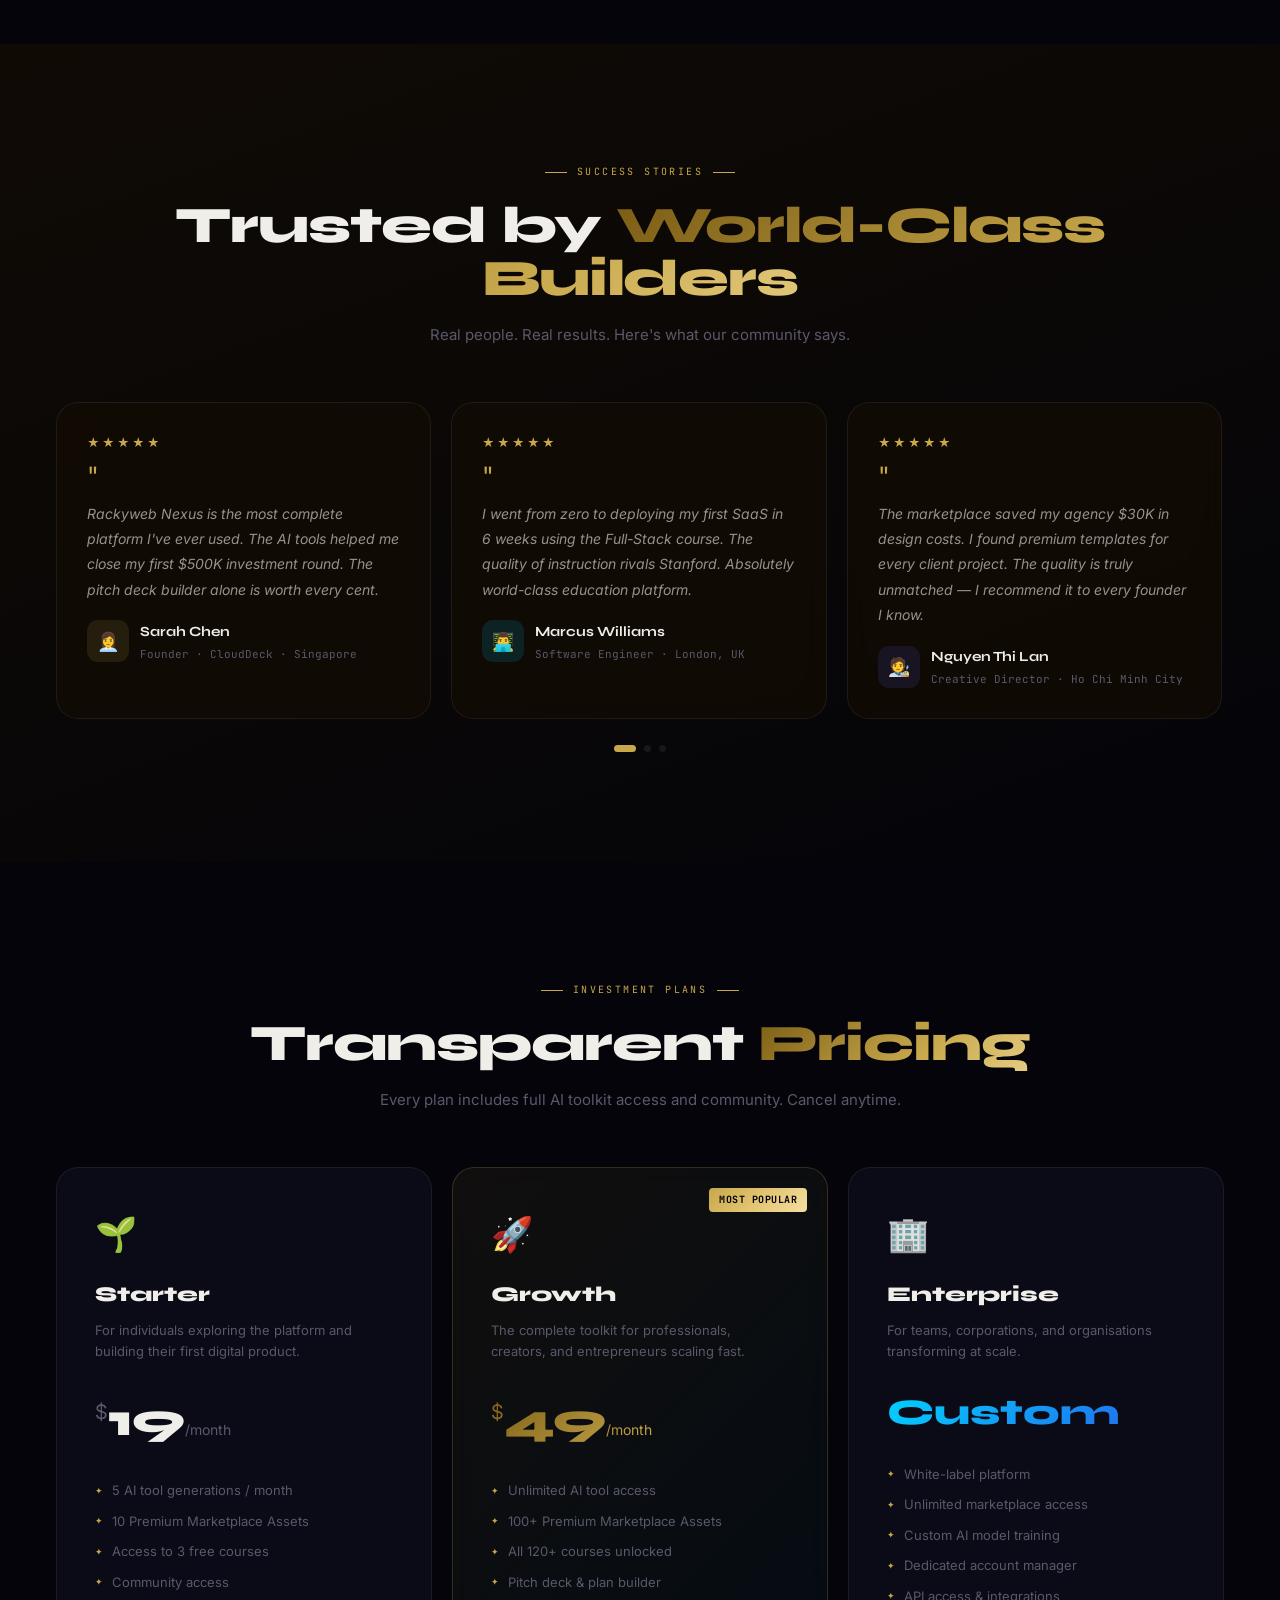
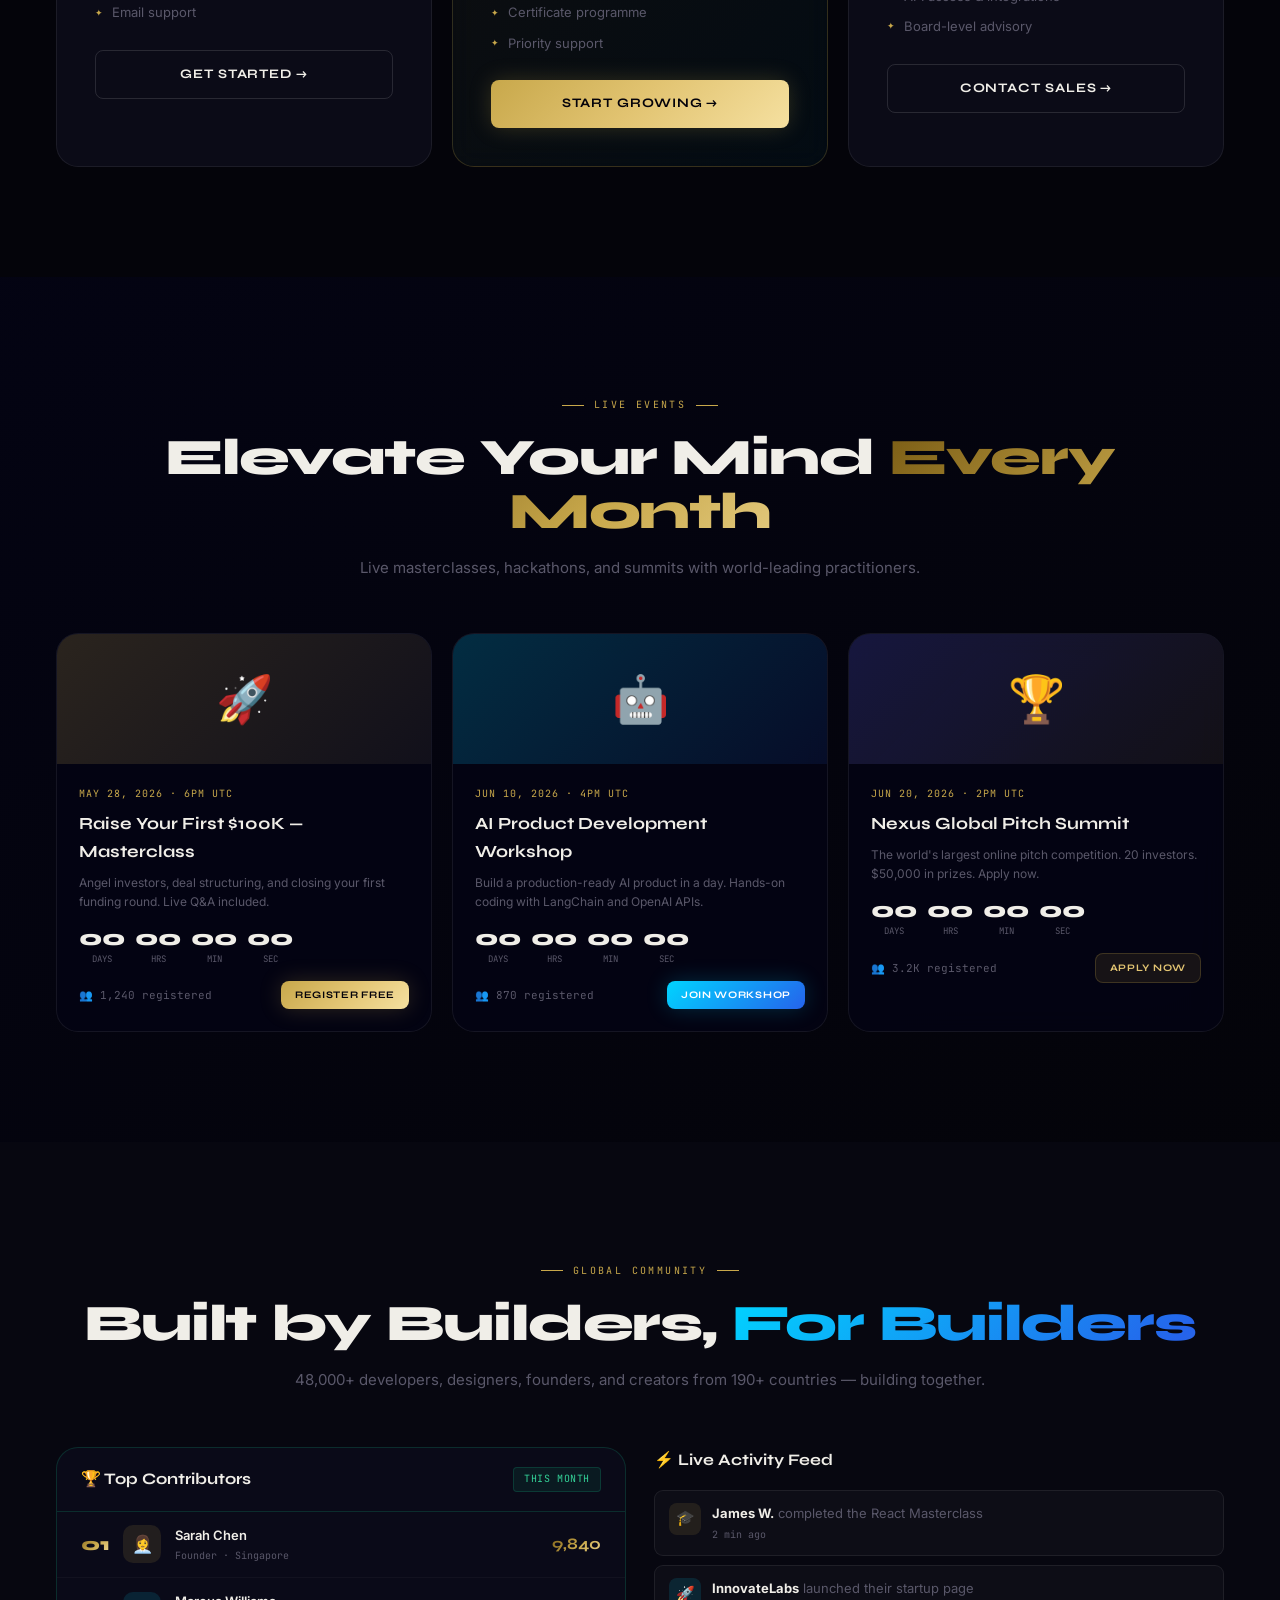
==== commit d831e8a0: "Update index.html" ====
--- a/index.html
+++ b/index.html
@@ -503,7 +503,7 @@
 <!-- NAVBAR -->
 <nav id="nav">
   <a href="index.html" class="n-logo">
-    <img src="img/logo.png" alt="Rackyweb Nexus">
+    <img src="logo.png" alt="Rackyweb Nexus">
     <div class="n-brand">Rackyweb Nexus<span>The Future of Digital Innovation</span></div>
   </a>
   <div class="n-links">
